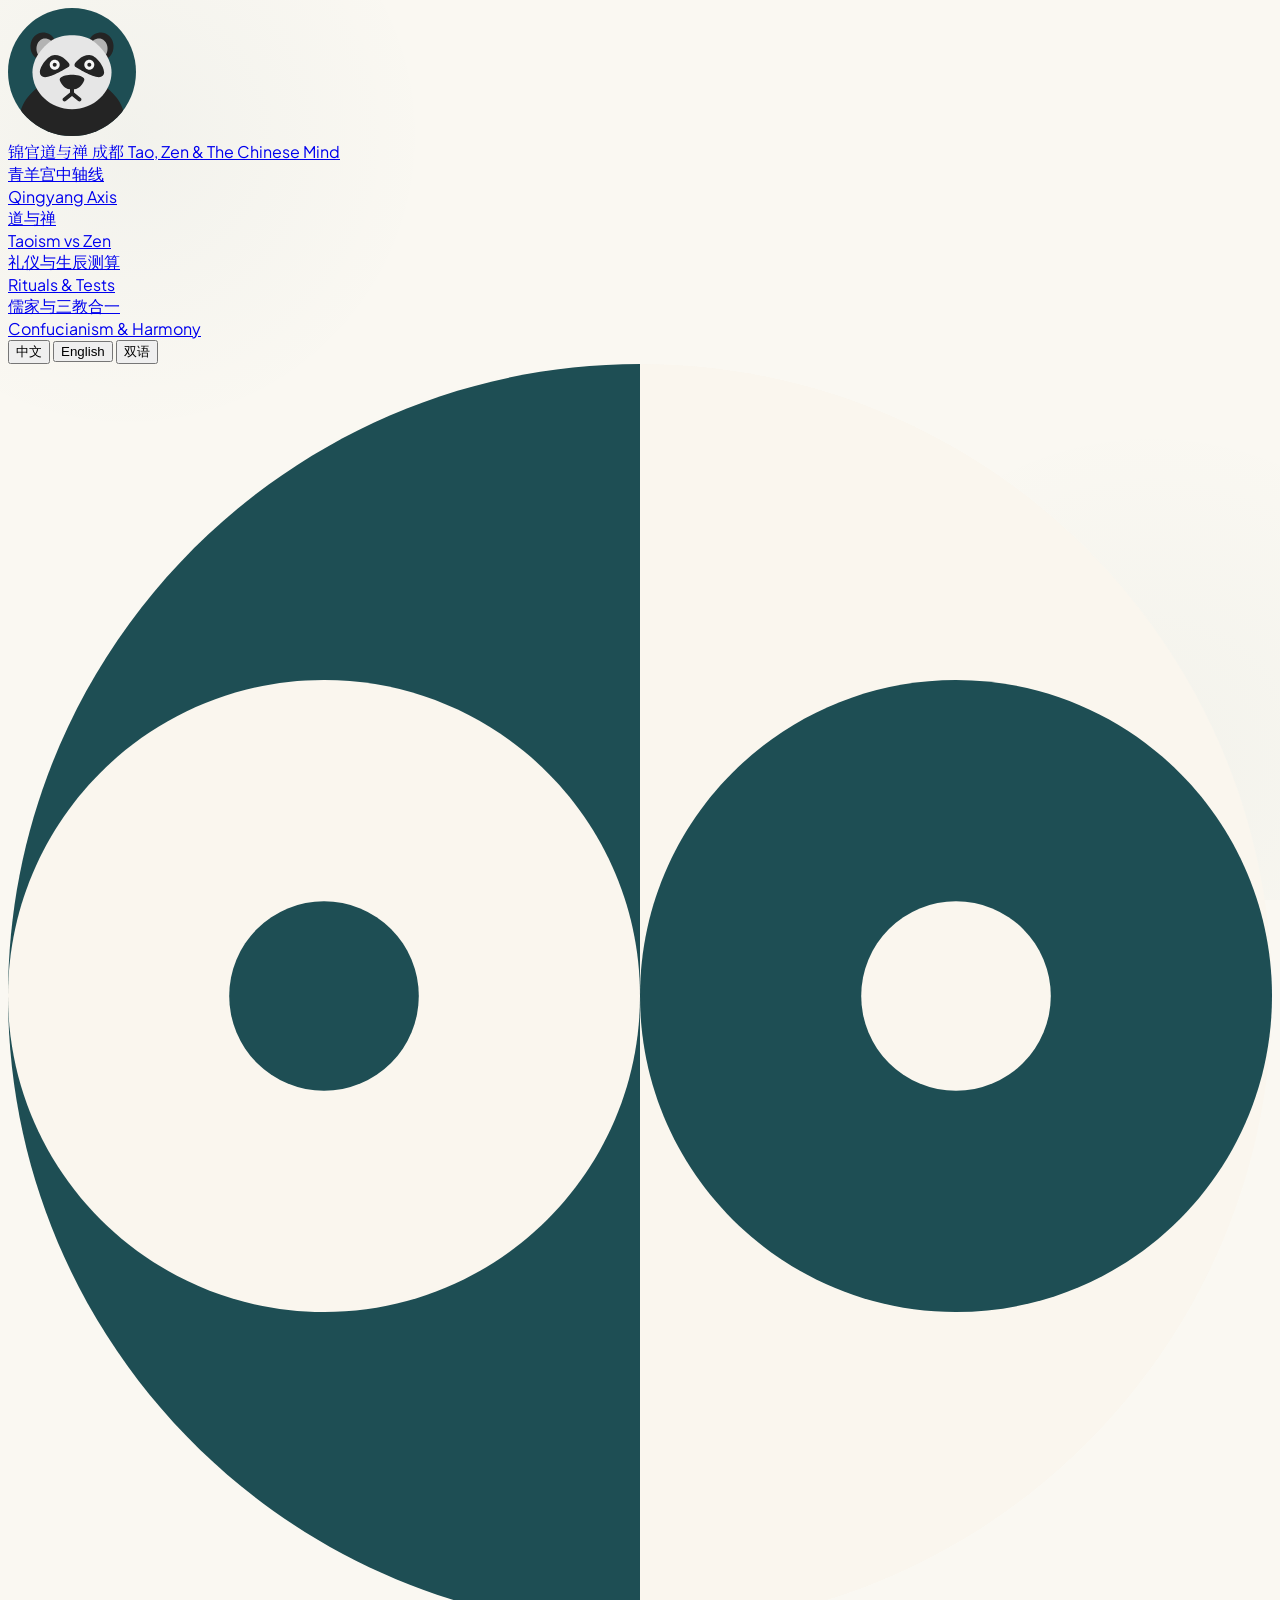
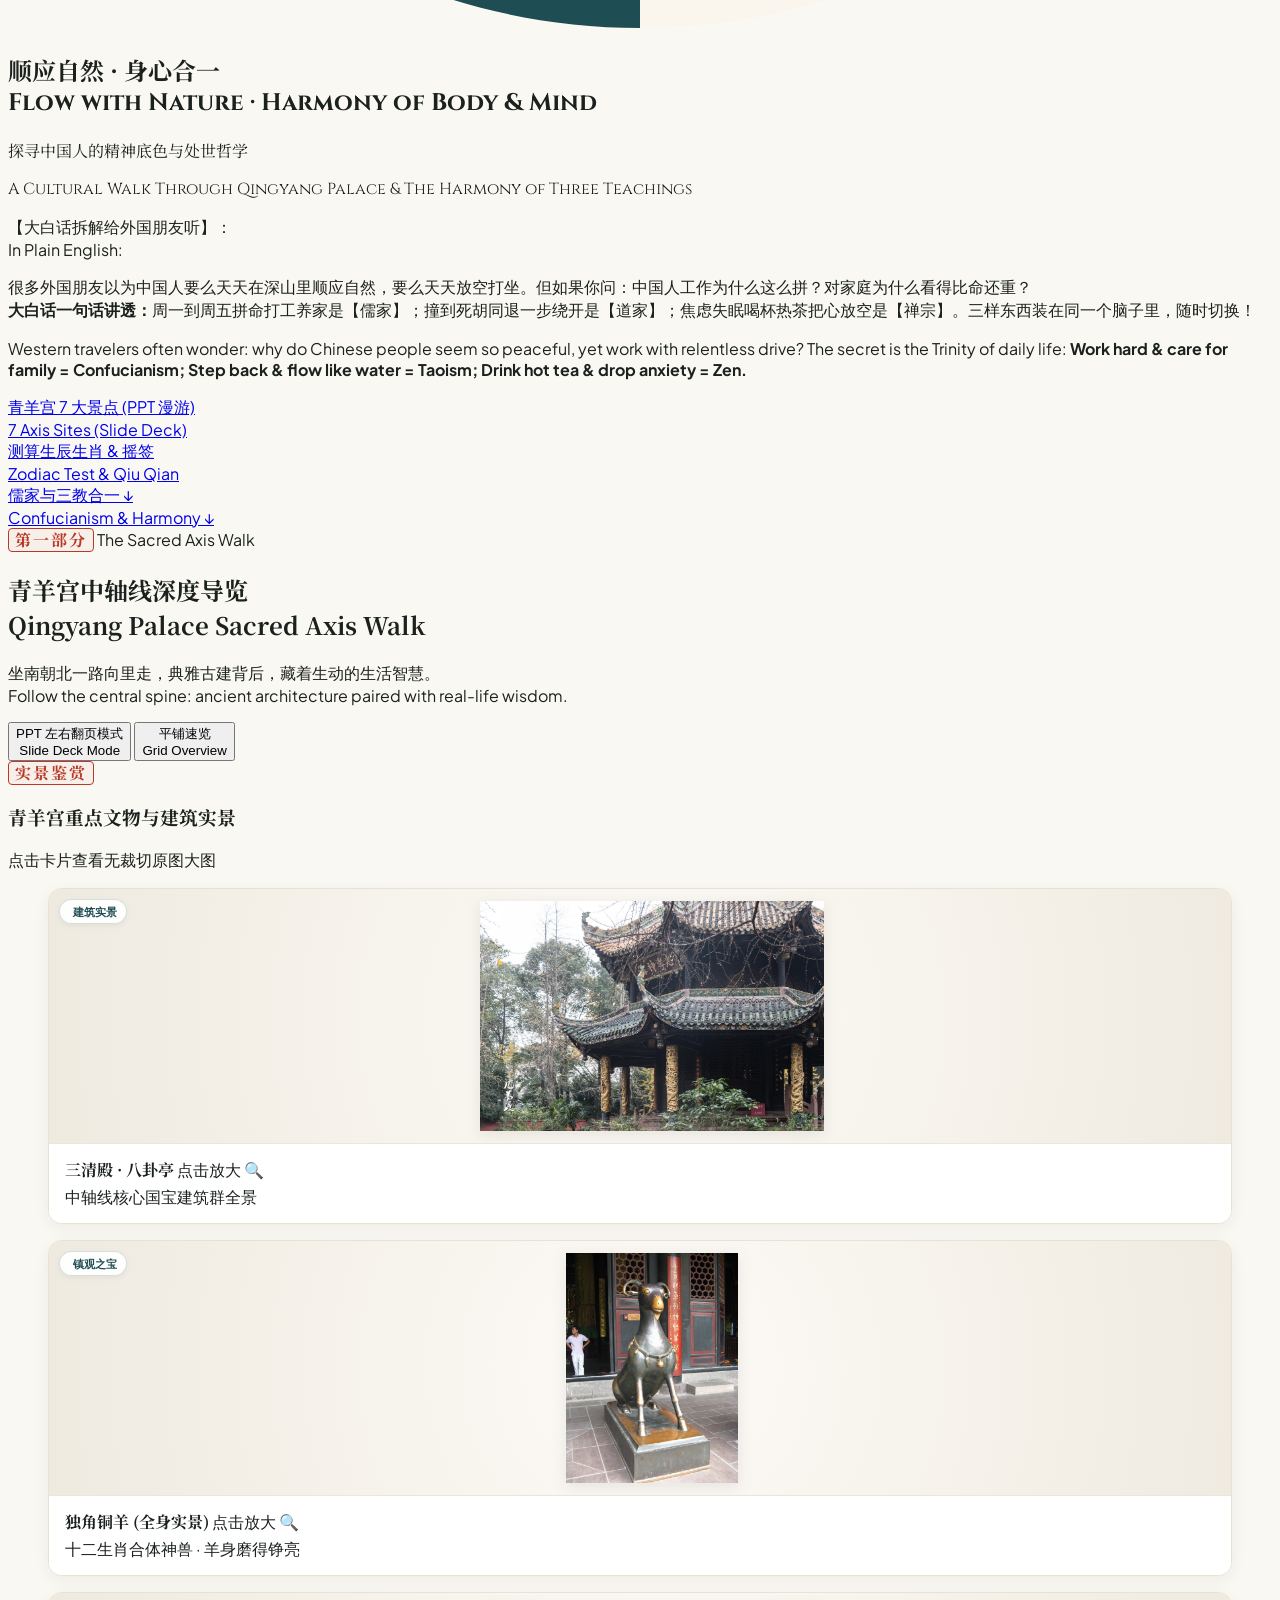
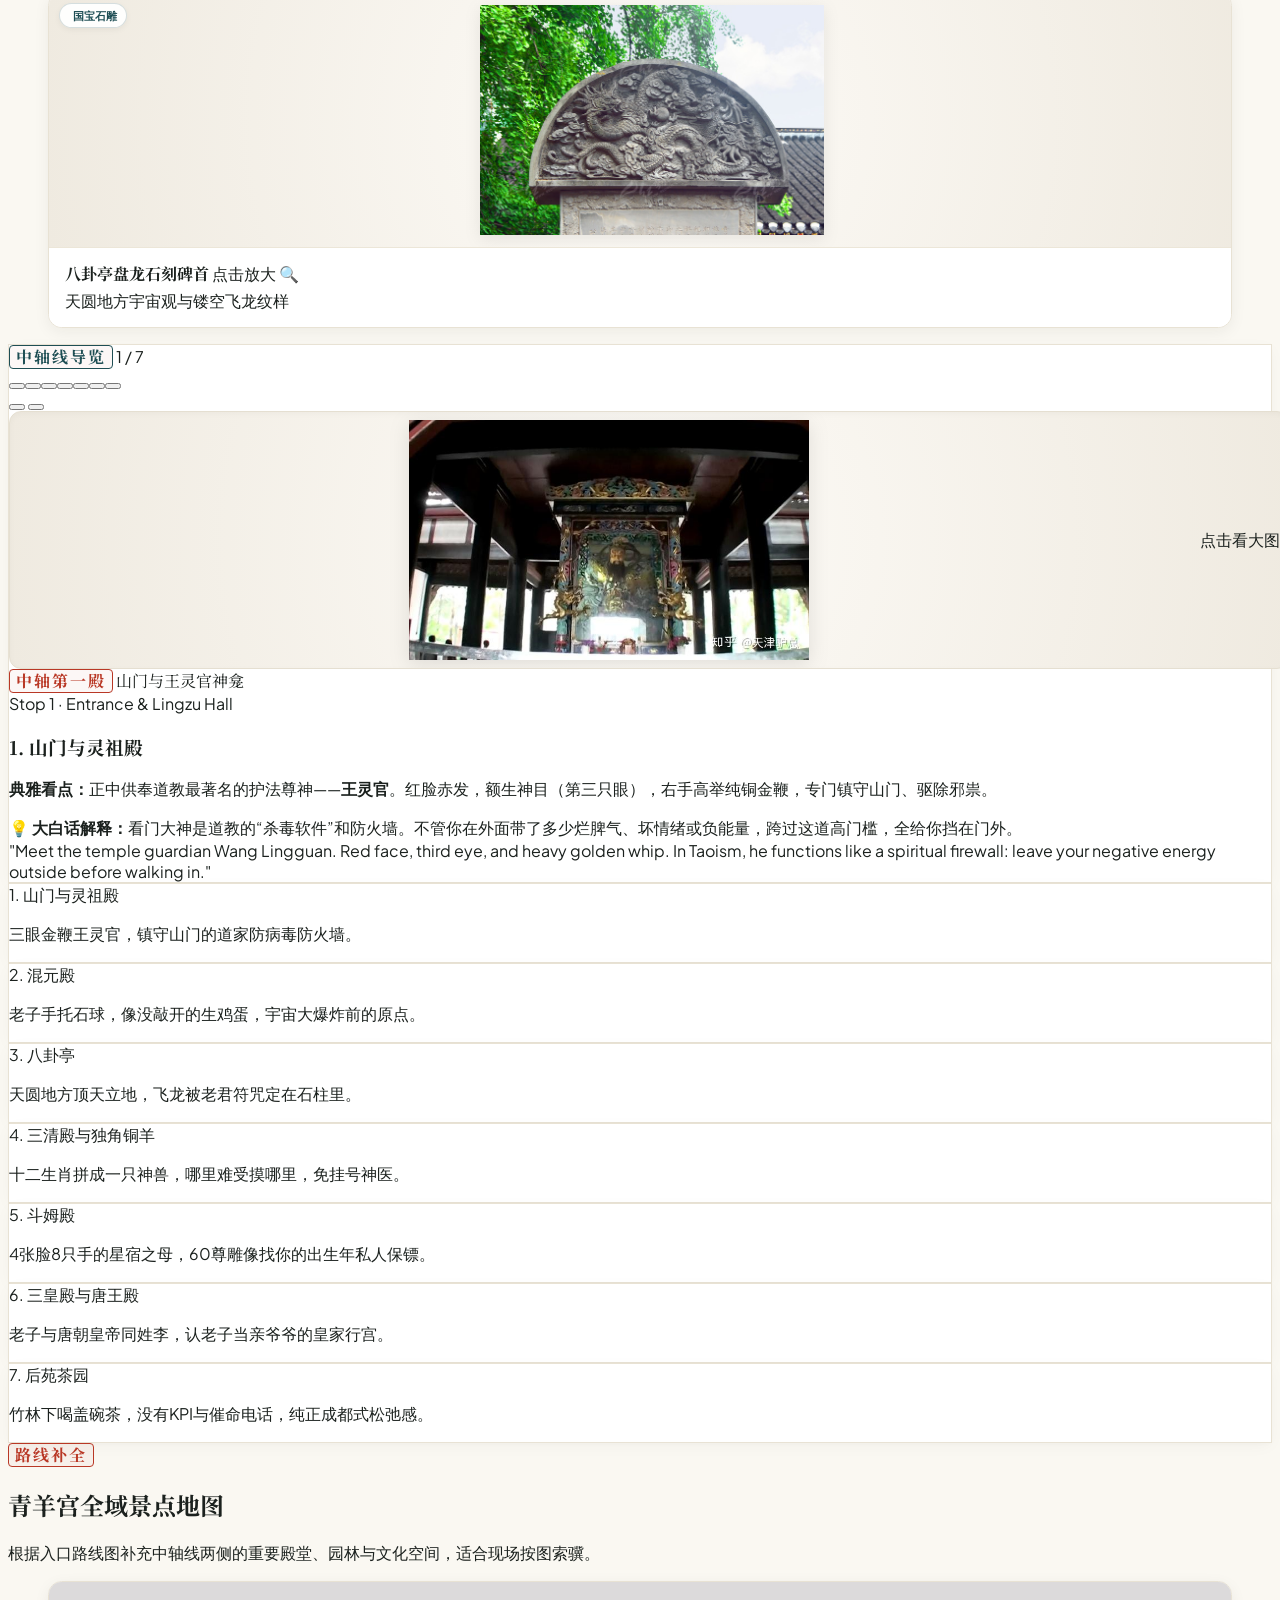
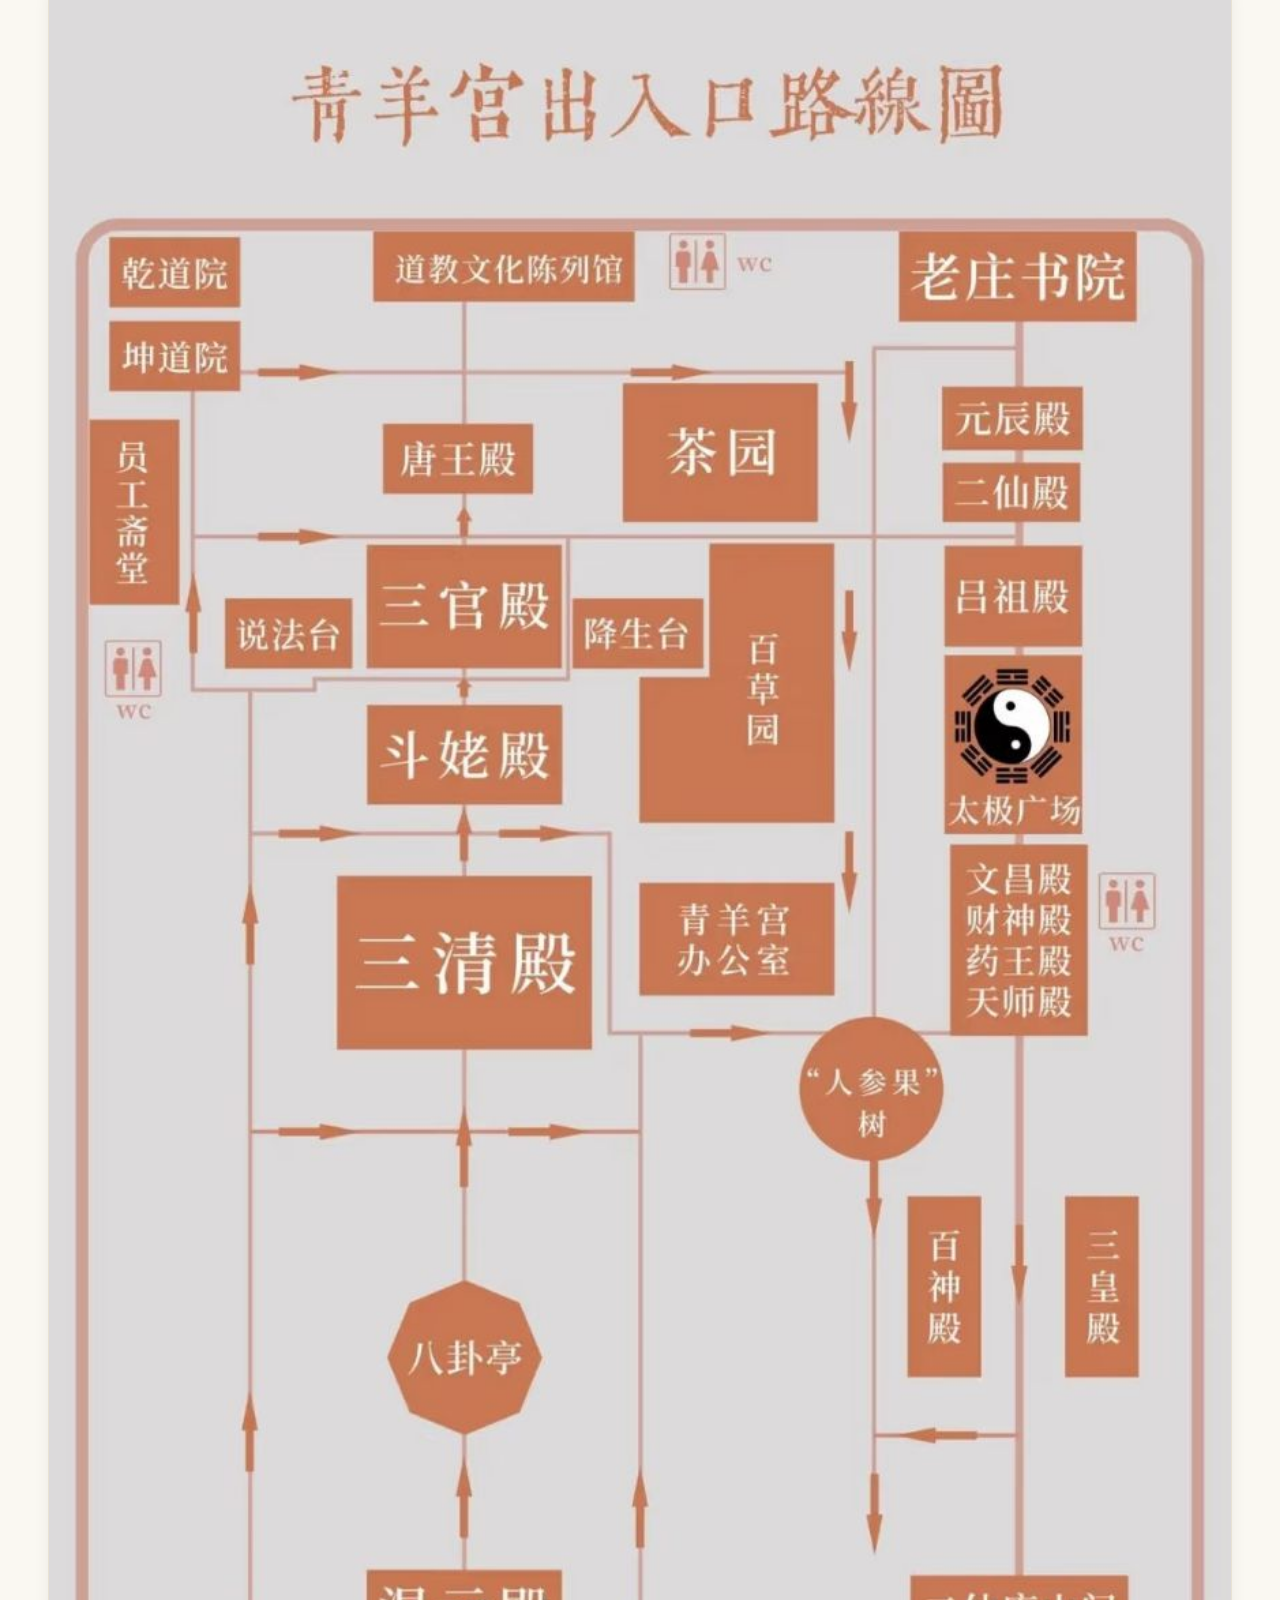
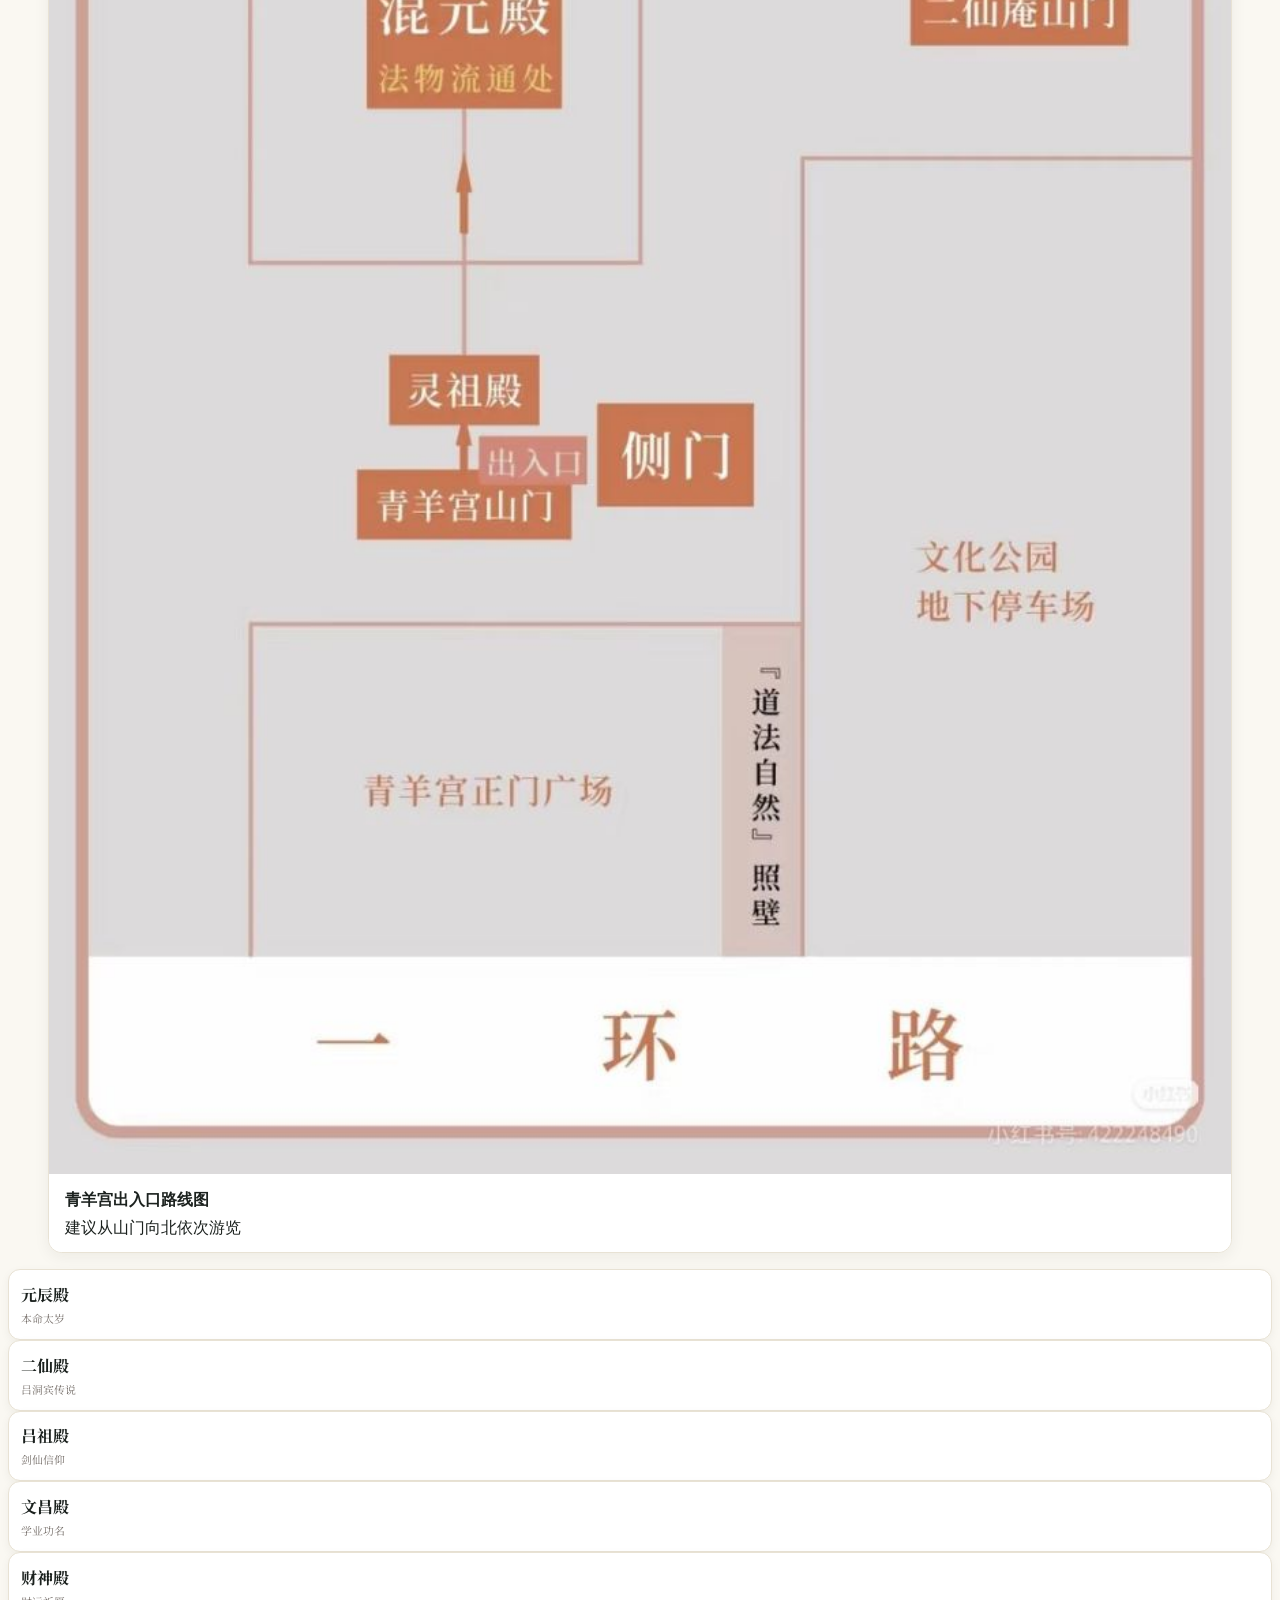
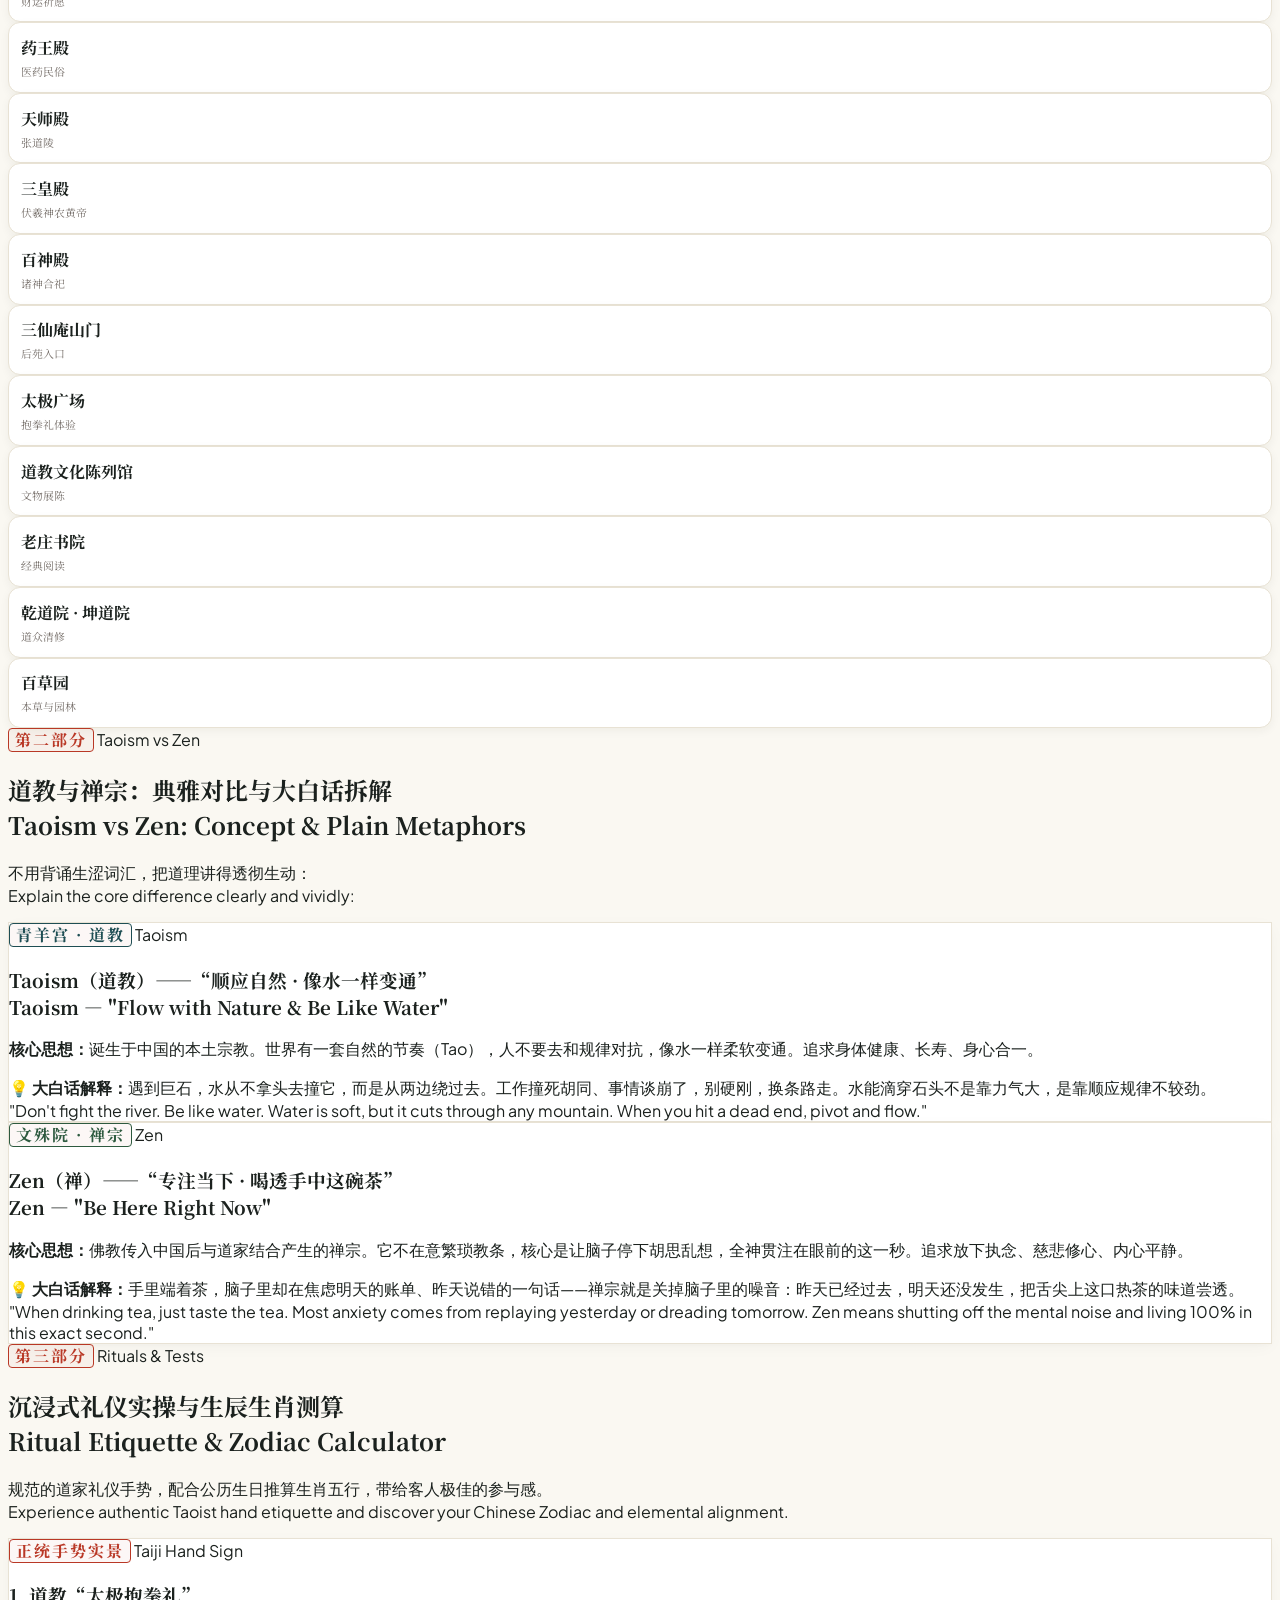
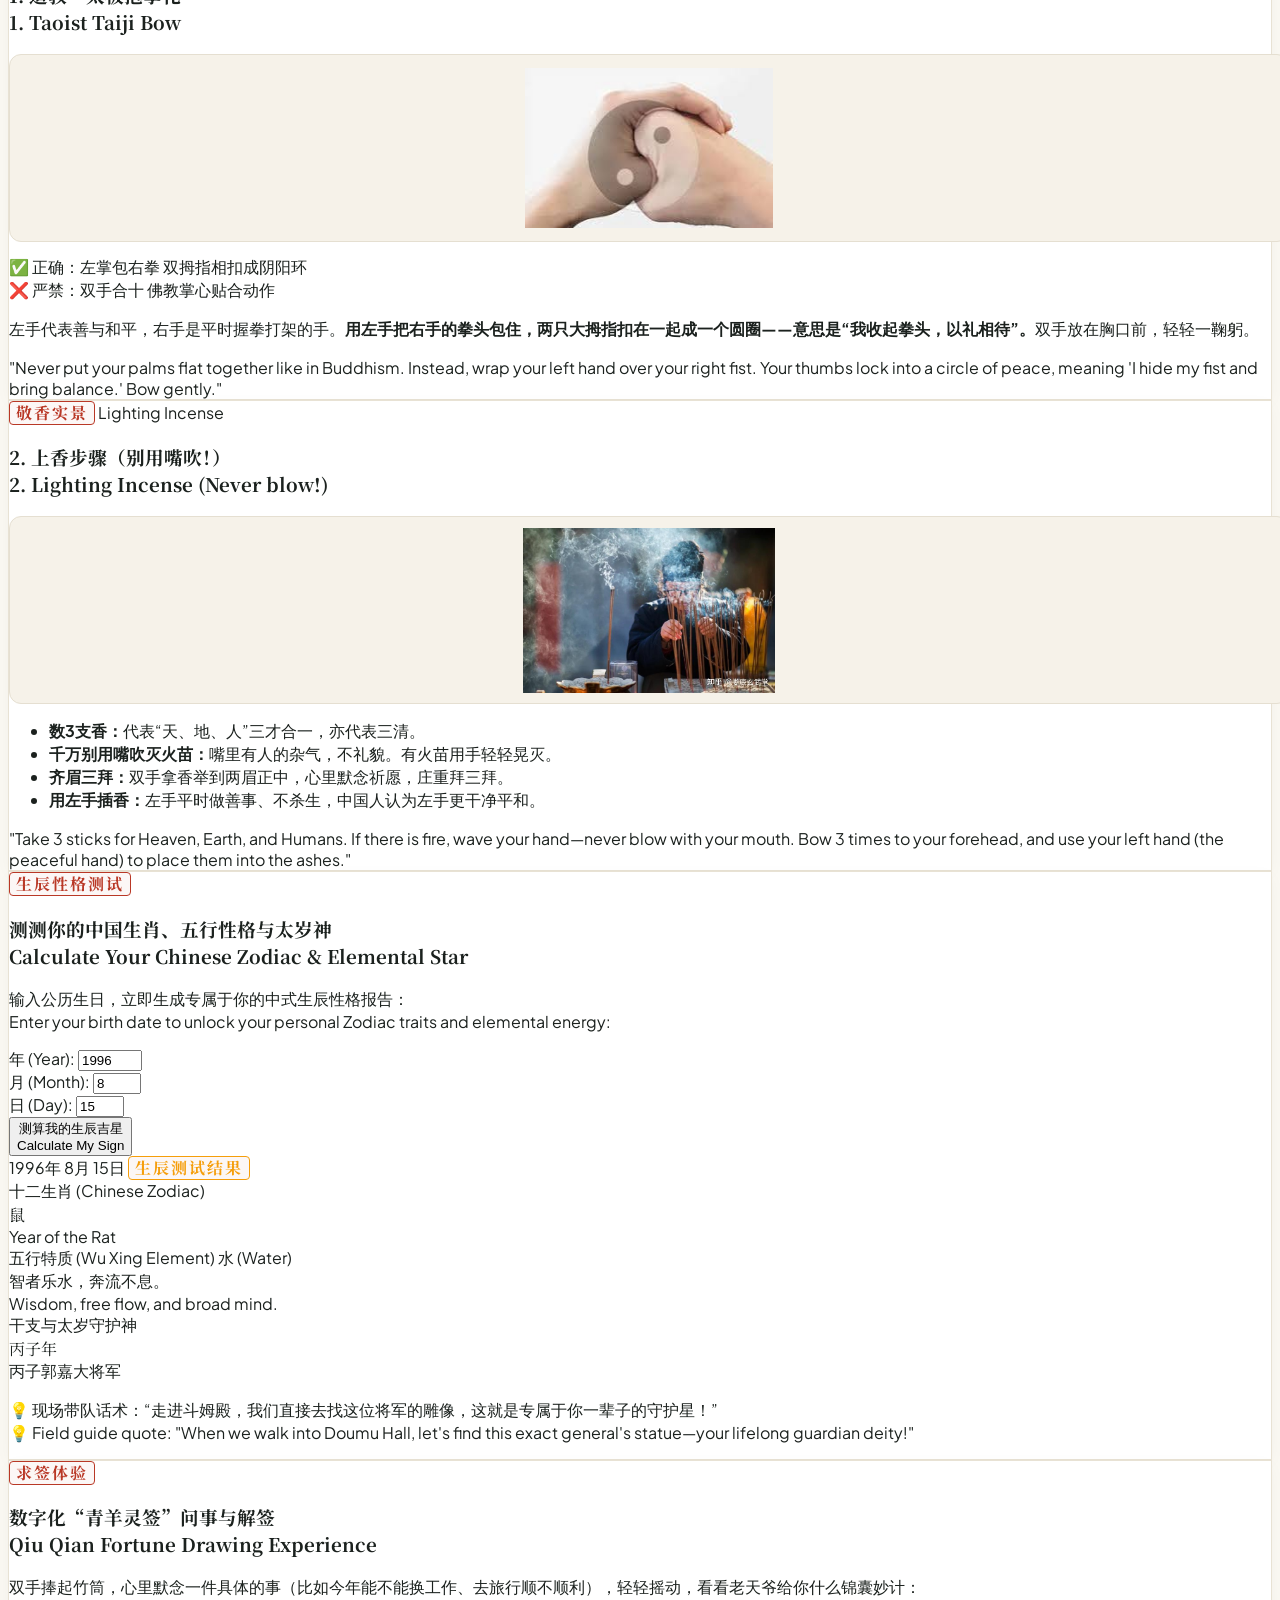
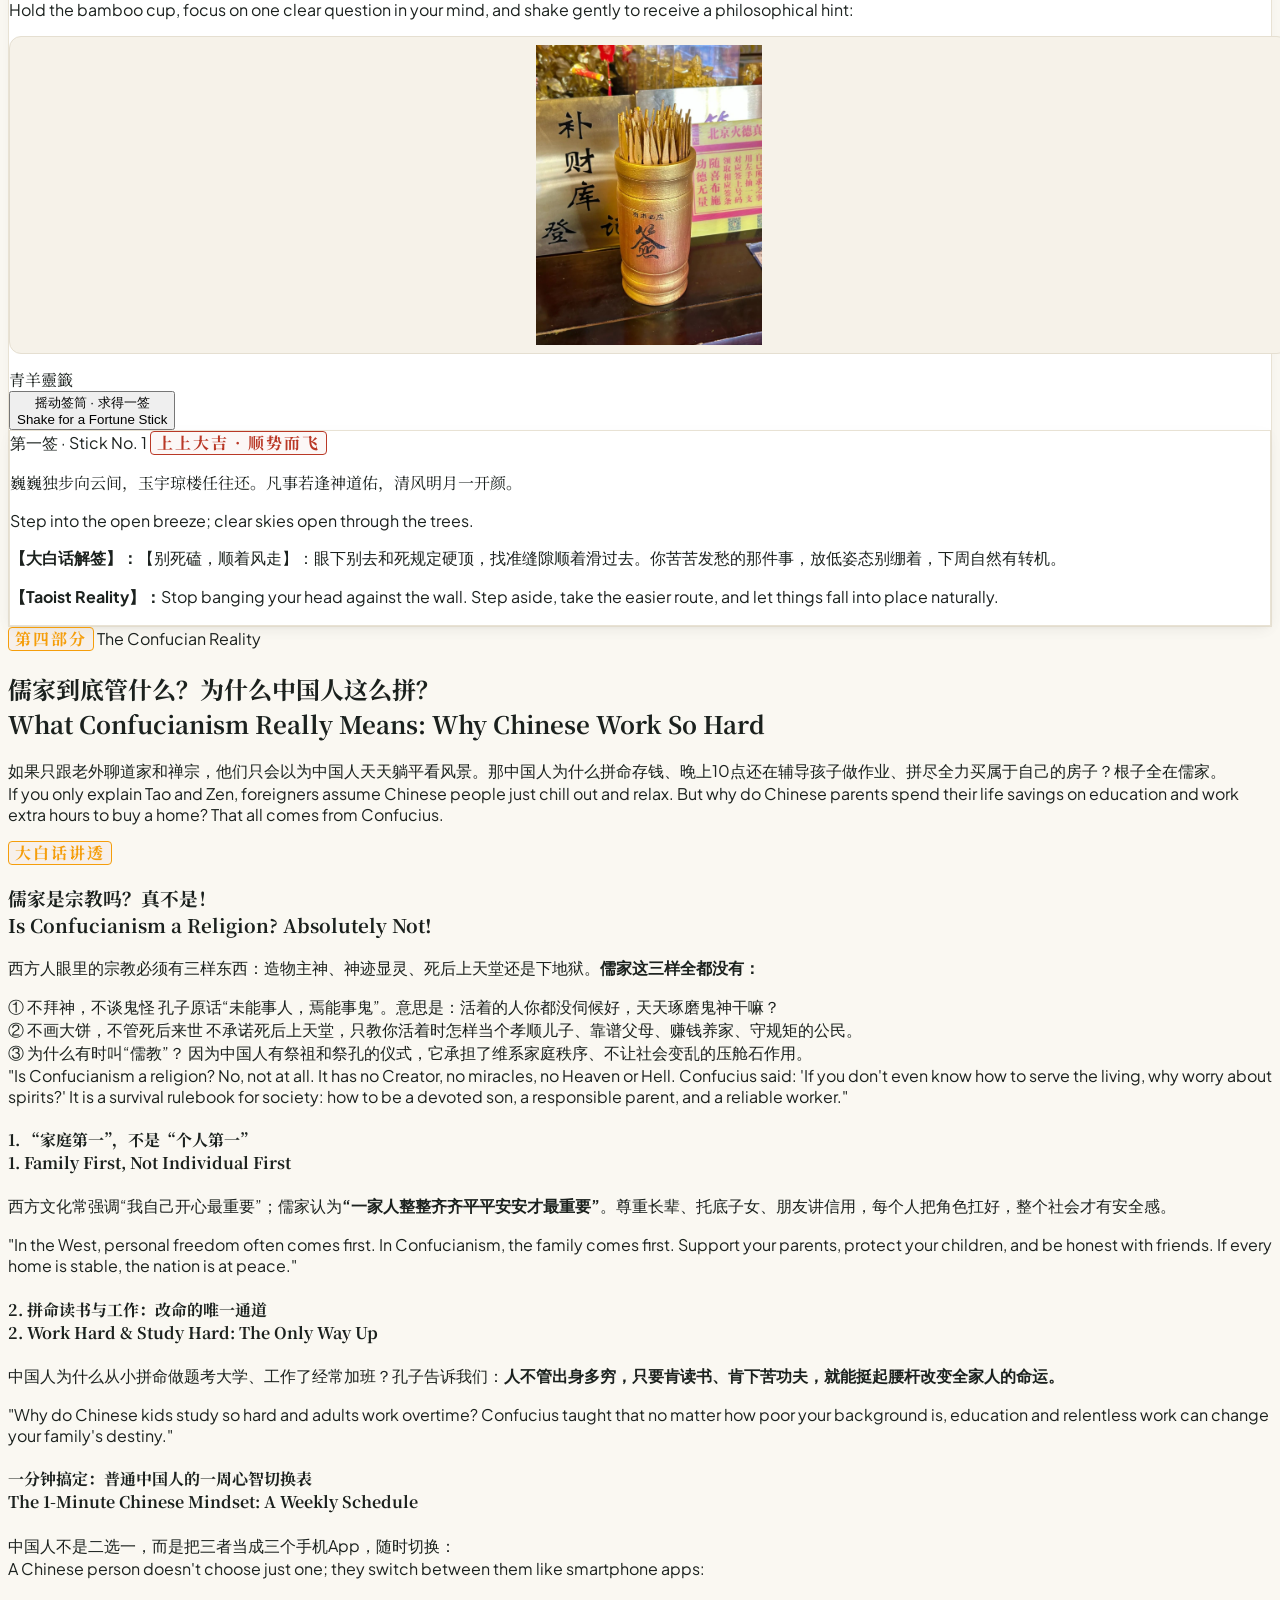
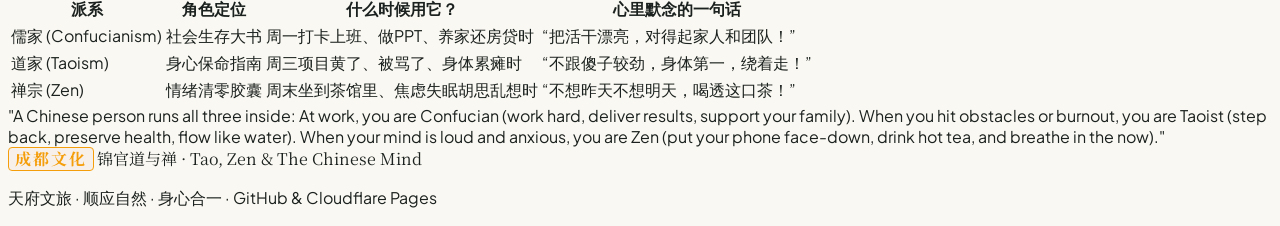
==== index.html @ 187d6e41 "feat: complete Qingyang Palace route landmarks" ====
<!DOCTYPE html>
<html lang="zh-CN" class="scroll-smooth" data-lang="bi">
<head>
  <meta charset="UTF-8">
  <meta name="viewport" content="width=device-width, initial-scale=1.0">
  <title>锦官道与禅 · 顺应自然、身心合一 | Tao, Zen & The Chinese Mind</title>
  <meta name="description" content="成都青羊宫中轴线全景点深度导览、道家太极礼仪、生辰生肖五行趣味测算、儒释道三教合一生活哲学。">

  <!-- Tailwind CSS CDN -->
  <script src="https://cdn.tailwindcss.com"></script>
  <!-- Lucide Icons CDN -->
  <script src="https://unpkg.com/lucide@latest"></script>
  
  <link rel="stylesheet" href="./style.css?v=20261108c">
  <script>
    tailwind.config = {
      theme: {
        extend: {
          colors: {
            paper: '#FAF8F2',
            ink: '#1B211E',
            tao: {
              DEFAULT: '#1E4E54',
              light: '#EBF4F5',
              dark: '#14353A'
            },
            zen: {
              DEFAULT: '#2D5A3F',
              light: '#EEF6F0',
              dark: '#1C3A28'
            },
            confucian: {
              DEFAULT: '#965A20',
              light: '#FAF2E8',
              dark: '#683D13'
            },
            cinnabar: '#B93826',
            bronze: '#8D6B3C'
          }
        }
      }
    }
  </script>
</head>
<body class="min-h-screen text-slate-800 antialiased selection:bg-amber-100 selection:text-amber-900">

  <!-- 顶部导航栏 -->
  <header class="sticky top-0 z-50 backdrop-blur-md bg-white/95 border-b border-stone-200 shadow-sm">
    <div class="max-w-6xl mx-auto px-4 sm:px-6 h-16 flex items-center justify-between">
      
      <!-- Logo 与成都熊猫文化标识 -->
      <a href="#" class="flex items-center gap-3 group">
        <div class="w-10 h-10 rounded-full border border-stone-200 p-0.5 bg-white flex items-center justify-center shadow-sm transition-transform duration-300 group-hover:scale-105 overflow-hidden">
          <img src="./assets/images/chengdu-panda-logo.svg" alt="成都城市文化标志 · 大熊猫" class="w-full h-full rounded-full object-cover">
        </div>

        <div class="flex flex-col">
          <span class="font-serif-sc font-bold text-lg tracking-wider text-slate-900 group-hover:text-tao transition-colors flex items-center gap-1.5">
            锦官道与禅
            <span class="inline-block text-[10px] px-1.5 py-0.5 rounded bg-emerald-50 text-emerald-800 border border-emerald-200 font-sans font-medium">成都</span>
          </span>
          <span class="text-[10px] tracking-widest uppercase text-stone-500 font-medium">Tao, Zen & The Chinese Mind</span>
        </div>
      </a>

      <!-- 导航链接 -->
      <nav class="hidden md:flex items-center gap-6 text-sm font-medium text-stone-600">
        <a href="#qingyang-axis" class="hover:text-tao transition-colors">
          <span class="lang-zh">青羊宫中轴线</span>
          <span class="lang-en">Qingyang Axis</span>
        </a>
        <a href="#tao-vs-zen" class="hover:text-zen transition-colors">
          <span class="lang-zh">道与禅</span>
          <span class="lang-en">Taoism vs Zen</span>
        </a>
        <a href="#rituals-fun" class="hover:text-cinnabar transition-colors">
          <span class="lang-zh">礼仪与生辰测算</span>
          <span class="lang-en">Rituals & Tests</span>
        </a>
        <a href="#confucianism" class="hover:text-amber-800 transition-colors">
          <span class="lang-zh">儒家与三教合一</span>
          <span class="lang-en">Confucianism & Harmony</span>
        </a>
      </nav>

      <!-- 语言切换器 (100% 切换生效) -->
      <div class="flex items-center bg-stone-100 p-1 rounded-full border border-stone-200 text-xs font-semibold">
        <button data-set-lang="zh" class="px-3 py-1 rounded-full text-stone-600 hover:text-stone-900 transition-all">中文</button>
        <button data-set-lang="en" class="px-3 py-1 rounded-full text-stone-600 hover:text-stone-900 transition-all">English</button>
        <button data-set-lang="bi" class="px-3 py-1 rounded-full bg-stone-900 text-white font-bold transition-all shadow-sm">双语</button>
      </div>

    </div>
  </header>

  <!-- Hero 视觉首屏 (文化典雅提炼 + 大白话生动解释结合) -->
  <section class="relative overflow-hidden pt-12 pb-16 border-b border-stone-200 bg-gradient-to-b from-stone-50 to-white text-center">
    <div class="max-w-4xl mx-auto px-4 sm:px-6 relative z-10">
      
      <!-- 阴阳太极徽标 -->
      <div class="w-16 h-16 mx-auto mb-5 rounded-full border-2 border-stone-300 p-1 bg-white shadow-md flex items-center justify-center">
        <svg class="w-full h-full animate-spin-slow" viewBox="0 0 100 100" fill="none">
          <path d="M50 0C22.3858 0 0 22.3858 0 50C0 77.6142 22.3858 100 50 100C77.6142 100 100 77.6142 100 50C100 22.3858 77.6142 0 50 0Z" fill="#FAF6EE"/>
          <path d="M50 0C22.3858 0 0 22.3858 0 50C0 77.6142 22.3858 100 50 100C50 100 50 75 50 50C50 25 50 0 50 0Z" fill="#1E4E54"/>
          <path d="M50 50C50 63.8071 38.8071 75 25 75C11.1929 75 0 63.8071 0 50C0 36.1929 11.1929 25 25 25C38.8071 25 50 36.1929 50 50Z" fill="#FAF6EE"/>
          <path d="M100 50C100 63.8071 88.8071 75 75 75C61.1929 75 50 63.8071 50 50C50 36.1929 61.1929 25 75 25C88.8071 25 100 36.1929 100 50Z" fill="#1E4E54"/>
          <circle cx="25" cy="50" r="7.5" fill="#1E4E54"/>
          <circle cx="75" cy="50" r="7.5" fill="#FAF6EE"/>
        </svg>
      </div>

      <!-- 典雅主标题 -->
      <h1 class="font-serif-sc text-3xl sm:text-5xl font-bold tracking-tight text-slate-900 mb-2 leading-tight">
        <span class="lang-zh">顺应自然 · 身心合一</span>
        <span class="lang-en font-classical text-2xl sm:text-4xl">Flow with Nature · Harmony of Body & Mind</span>
      </h1>

      <p class="font-serif-sc text-stone-600 text-base sm:text-lg mb-4 lang-zh tracking-wide">
        探寻中国人的精神底色与处世哲学
      </p>
      <p class="font-classical text-stone-500 text-xs sm:text-sm tracking-widest uppercase mb-6 lang-en">
        A Cultural Walk Through Qingyang Palace & The Harmony of Three Teachings
      </p>

      <!-- 大白话解释框 -->
      <div class="max-w-2xl mx-auto p-4 sm:p-5 rounded-2xl bg-amber-50/50 border border-amber-200 text-left mb-8 shadow-sm">
        <div class="text-xs font-bold text-amber-950 uppercase tracking-wider mb-1 flex items-center gap-1.5">
          <i data-lucide="info" class="w-3.5 h-3.5 text-amber-700"></i>
          <span class="lang-zh">【大白话拆解给外国朋友听】：</span>
          <span class="lang-en">In Plain English:</span>
        </div>
        <p class="text-stone-700 text-xs sm:text-sm leading-relaxed lang-zh">
          很多外国朋友以为中国人要么天天在深山里顺应自然，要么天天放空打坐。但如果你问：中国人工作为什么这么拼？对家庭为什么看得比命还重？<br>
          <strong>大白话一句话讲透：</strong>周一到周五拼命打工养家是【儒家】；撞到死胡同退一步绕开是【道家】；焦虑失眠喝杯热茶把心放空是【禅宗】。三样东西装在同一个脑子里，随时切换！
        </p>
        <p class="text-stone-700 text-xs sm:text-sm leading-relaxed lang-en italic">
          Western travelers often wonder: why do Chinese people seem so peaceful, yet work with relentless drive? The secret is the Trinity of daily life: <strong>Work hard & care for family = Confucianism; Step back & flow like water = Taoism; Drink hot tea & drop anxiety = Zen.</strong>
        </p>
      </div>

      <!-- 快速导航按钮 -->
      <div class="flex flex-wrap items-center justify-center gap-3">
        <a href="#qingyang-axis" class="px-5 py-2.5 rounded-lg bg-tao text-white font-medium text-xs sm:text-sm hover:bg-tao-dark transition-all shadow flex items-center gap-1.5">
          <i data-lucide="compass" class="w-4 h-4"></i>
          <span class="lang-zh">青羊宫 7 大景点 (PPT 漫游)</span>
          <span class="lang-en">7 Axis Sites (Slide Deck)</span>
        </a>
        <a href="#rituals-fun" class="px-5 py-2.5 rounded-lg bg-amber-50 border border-amber-300 text-amber-900 font-medium text-xs sm:text-sm hover:bg-amber-100 transition-colors flex items-center gap-1.5">
          <i data-lucide="sparkles" class="w-4 h-4 text-amber-600"></i>
          <span class="lang-zh">测算生辰生肖 & 摇签</span>
          <span class="lang-en">Zodiac Test & Qiu Qian</span>
        </a>
        <a href="#confucianism" class="px-5 py-2.5 rounded-lg bg-white border border-stone-300 text-stone-700 font-medium text-xs sm:text-sm hover:bg-stone-50 transition-colors">
          <span class="lang-zh">儒家与三教合一 ↓</span>
          <span class="lang-en">Confucianism & Harmony ↓</span>
        </a>
      </div>

    </div>
  </section>

  <!-- 第一部分：青羊宫中轴线全景点深度导览 -->
  <section id="qingyang-axis" class="py-16 max-w-5xl mx-auto px-4 sm:px-6">
    
    <div class="flex flex-col sm:flex-row sm:items-end justify-between gap-4 mb-6">
      <div>
        <div class="inline-flex items-center gap-2 mb-2">
          <span class="chinese-seal text-xs">第一部分</span>
          <span class="text-xs font-bold text-tao uppercase tracking-wider">The Sacred Axis Walk</span>
        </div>
        <h2 class="font-serif-sc font-bold text-2xl sm:text-3xl text-slate-900">
          <span class="lang-zh">青羊宫中轴线深度导览</span>
          <span class="lang-en">Qingyang Palace Sacred Axis Walk</span>
        </h2>
        <p class="text-xs sm:text-sm text-stone-500 mt-1">
          <span class="lang-zh">坐南朝北一路向里走，典雅古建背后，藏着生动的生活智慧。</span>
          <span class="lang-en">Follow the central spine: ancient architecture paired with real-life wisdom.</span>
        </p>
      </div>

      <!-- 模式切换控制器 -->
      <div class="flex items-center bg-stone-100 p-1 rounded-xl border border-stone-200 text-xs font-semibold">
        <button id="btn-mode-ppt" class="px-3 py-1.5 rounded-lg bg-tao text-white font-medium flex items-center gap-1.5 shadow-sm">
          <i data-lucide="presentation" class="w-3.5 h-3.5"></i>
          <span class="lang-zh">PPT 左右翻页模式</span>
          <span class="lang-en">Slide Deck Mode</span>
        </button>
        <button id="btn-mode-grid" class="px-3 py-1.5 rounded-lg text-stone-600 hover:text-stone-900 font-medium flex items-center gap-1.5">
          <i data-lucide="grid" class="w-3.5 h-3.5"></i>
          <span class="lang-zh">平铺速览</span>
          <span class="lang-en">Grid Overview</span>
        </button>
      </div>
    </div>

    <!-- 青羊宫经典文物与实景画廊 (统一展台展柜 · 解决不齐与拉伸问题) -->
    <div class="mb-10">
      <div class="flex items-center justify-between mb-4">
        <div class="flex items-center gap-2">
          <span class="chinese-seal text-xs">实景鉴赏</span>
          <h3 class="font-serif-sc font-bold text-base sm:text-lg text-slate-900">青羊宫重点文物与建筑实景</h3>
        </div>
        <span class="text-xs text-stone-500 hidden sm:inline flex items-center gap-1">
          <i data-lucide="zoom-in" class="w-3.5 h-3.5 text-stone-400"></i> 点击卡片查看无裁切原图大图
        </span>
      </div>

      <div class="grid grid-cols-1 sm:grid-cols-3 gap-5 items-stretch">
        <!-- 照片 1：三清殿与八卦亭 -->
        <figure class="photo-card group">
          <div class="img-wrap">
            <span class="gallery-badge"><i data-lucide="camera" class="w-3 h-3"></i> 建筑实景</span>
            <img class="photo-zoomable" src="./assets/images/qingyang-sanqing.jpg" alt="成都青羊宫三清殿与八卦亭实景全貌" loading="lazy">
          </div>
          <figcaption>
            <div class="flex items-center justify-between">
              <strong class="text-sm font-bold text-slate-900 font-serif-sc group-hover:text-tao transition-colors">三清殿 · 八卦亭</strong>
              <span class="text-[10px] text-stone-400">点击放大 🔍</span>
            </div>
            <span class="text-xs text-stone-600 line-clamp-1">中轴线核心国宝建筑群全景</span>
          </figcaption>
        </figure>

        <!-- 照片 2：独角铜羊全身像 (完整无裁切展示 · 水印已去除) -->
        <figure class="photo-card group">
          <div class="img-wrap">
            <span class="gallery-badge"><i data-lucide="sparkles" class="w-3 h-3"></i> 镇观之宝</span>
            <img class="photo-zoomable" src="./assets/images/copper-goat.jpg" alt="青羊宫清代铸独角铜羊全身雕塑" loading="lazy">
          </div>
          <figcaption>
            <div class="flex items-center justify-between">
              <strong class="text-sm font-bold text-slate-900 font-serif-sc group-hover:text-tao transition-colors">独角铜羊 (全身实景)</strong>
              <span class="text-[10px] text-stone-400">点击放大 🔍</span>
            </div>
            <span class="text-xs text-stone-600 line-clamp-1">十二生肖合体神兽 · 羊身磨得铮亮</span>
          </figcaption>
        </figure>

        <!-- 照片 3：八卦亭盘龙石刻碑首 -->
        <figure class="photo-card group">
          <div class="img-wrap">
            <span class="gallery-badge"><i data-lucide="scroll" class="w-3 h-3"></i> 国宝石雕</span>
            <img class="photo-zoomable" src="./assets/images/bagua-stele.jpg" alt="青羊宫八卦亭石刻盘龙碑首实景" loading="lazy">
          </div>
          <figcaption>
            <div class="flex items-center justify-between">
              <strong class="text-sm font-bold text-slate-900 font-serif-sc group-hover:text-tao transition-colors">八卦亭盘龙石刻碑首</strong>
              <span class="text-[10px] text-stone-400">点击放大 🔍</span>
            </div>
            <span class="text-xs text-stone-600 line-clamp-1">天圆地方宇宙观与镂空飞龙纹样</span>
          </figcaption>
        </figure>
      </div>
    </div>

    <!-- 1. PPT 交互式左右翻页漫游视图 (图片完整自适应容器) -->
    <div id="ppt-deck-view" class="card-paper rounded-2xl p-6 sm:p-8 bg-white border-2 border-stone-300 shadow-lg relative overflow-hidden">
      
      <!-- 顶部指示器与翻页信息 -->
      <div class="flex items-center justify-between border-b border-stone-100 pb-4 mb-6">
        <div class="flex items-center gap-2">
          <span class="chinese-seal text-xs" style="border-color:#1E4E54;color:#1E4E54;">中轴线导览</span>
          <span class="text-xs text-stone-600 font-mono font-bold" id="ppt-counter">1 / 7</span>
        </div>
        
        <!-- 7 个指示圆点 -->
        <div class="flex items-center gap-2" id="ppt-dots"></div>

        <!-- 左右翻页按钮 -->
        <div class="flex items-center gap-2">
          <button id="ppt-prev-btn" class="w-9 h-9 rounded-full border border-stone-300 flex items-center justify-center hover:bg-stone-100 transition-colors shadow-sm cursor-pointer" title="上一处 (快捷键 ←)">
            <i data-lucide="chevron-left" class="w-5 h-5 text-stone-700"></i>
          </button>
          <button id="ppt-next-btn" class="w-9 h-9 rounded-full bg-tao text-white flex items-center justify-center hover:bg-tao-dark transition-colors shadow-sm cursor-pointer" title="下一处 (快捷键 →)">
            <i data-lucide="chevron-right" class="w-5 h-5"></i>
          </button>
        </div>
      </div>

      <!-- Slide 1: 山门与灵祖殿 -->
      <div class="ppt-slide active" data-slide-index="0">
        <div class="grid grid-cols-1 md:grid-cols-12 gap-6 items-center">
          <div class="md:col-span-5 flex flex-col gap-2.5">
            <div class="slide-photo-frame group">
              <img class="photo-zoomable" src="./assets/images/slide-1-shanmen.jpg" alt="青羊宫第1站：山门与灵祖殿建筑实景" loading="lazy">
              <div class="absolute bottom-2 right-2 bg-black/60 text-white text-[10px] px-2 py-0.5 rounded flex items-center gap-1 opacity-80 group-hover:opacity-100 transition-opacity">
                <i data-lucide="zoom-in" class="w-3 h-3"></i> <span>点击看大图</span>
              </div>
            </div>
            <div class="flex items-center justify-between px-1">
              <span class="chinese-seal text-[11px]">中轴第一殿</span>
              <span class="text-xs text-stone-600 font-serif-sc font-bold">山门与王灵官神龛</span>
            </div>
          </div>
          <div class="md:col-span-7">
            <span class="text-xs font-bold text-tao uppercase tracking-wider block mb-1">Stop 1 · Entrance & Lingzu Hall</span>
            <h3 class="font-serif-sc font-bold text-2xl text-slate-900 mb-2">1. 山门与灵祖殿</h3>
            
            <p class="text-xs sm:text-sm text-stone-700 leading-relaxed mb-3 lang-zh">
              <strong>典雅看点：</strong>正中供奉道教最著名的护法尊神——<strong>王灵官</strong>。红脸赤发，额生神目（第三只眼），右手高举纯铜金鞭，专门镇守山门、驱除邪祟。
            </p>
            <div class="p-3 bg-amber-50/60 rounded-lg border border-amber-200 text-xs text-amber-950 mb-3 lang-zh">
              💡 <strong>大白话解释：</strong>看门大神是道教的“杀毒软件”和防火墙。不管你在外面带了多少烂脾气、坏情绪或负能量，跨过这道高门槛，全给你挡在门外。
            </div>

            <div class="p-3 bg-stone-50 rounded-lg border-l-4 border-tao text-xs text-stone-800 italic lang-en">
              "Meet the temple guardian Wang Lingguan. Red face, third eye, and heavy golden whip. In Taoism, he functions like a spiritual firewall: leave your negative energy outside before walking in."
            </div>
          </div>
        </div>
      </div>

      <!-- Slide 2: 混元殿 -->
      <div class="ppt-slide" data-slide-index="1">
        <div class="grid grid-cols-1 md:grid-cols-12 gap-6 items-center">
          <div class="md:col-span-5 flex flex-col gap-2.5">
            <div class="slide-photo-frame group">
              <img class="photo-zoomable" src="./assets/images/slide-2-hunyuan.jpg" alt="青羊宫第2站：混元殿太上老君金身实景" loading="lazy">
              <div class="absolute bottom-2 right-2 bg-black/60 text-white text-[10px] px-2 py-0.5 rounded flex items-center gap-1 opacity-80 group-hover:opacity-100 transition-opacity">
                <i data-lucide="zoom-in" class="w-3 h-3"></i> <span>点击看大图</span>
              </div>
            </div>
            <div class="flex items-center justify-between px-1">
              <span class="chinese-seal text-[11px]">中轴第二殿</span>
              <span class="text-xs text-stone-600 font-serif-sc font-bold">混元太极与乾坤球</span>
            </div>
          </div>
          <div class="md:col-span-7">
            <span class="text-xs font-bold text-tao uppercase tracking-wider block mb-1">Stop 2 · Hunyuan Hall</span>
            <h3 class="font-serif-sc font-bold text-2xl text-slate-900 mb-2">2. 混元殿</h3>
            
            <p class="text-xs sm:text-sm text-stone-700 leading-relaxed mb-3 lang-zh">
              <strong>典雅看点：</strong>供奉道教祖师<strong>太上老君</strong>（老子神化形象）。他手中托着一个“混元乾坤球”，象征天地形成之前、万物融为一体的最初宇宙状态。殿后供奉慈航真人。
            </p>
            <div class="p-3 bg-amber-50/60 rounded-lg border border-amber-200 text-xs text-amber-950 mb-3 lang-zh">
              💡 <strong>大白话解释：</strong>在 2000 多年前，道家就认为宇宙最开始就像一个没被敲开的生鸡蛋，你、我、泥土、星辰全挤在一个球里。这就是中国人理解的“宇宙大爆炸之前的原点”。
            </div>

            <div class="p-3 bg-stone-50 rounded-lg border-l-4 border-tao text-xs text-stone-800 italic lang-en">
              "Inside sits Lao Tzu, founder of Taoism. Look at the sphere in his hand: 2,000 years ago, Taoists imagined the universe as an unbroken egg. Earth, sky, and stars were all compressed together before the Big Bang."
            </div>
          </div>
        </div>
      </div>

      <!-- Slide 3: 八卦亭 -->
      <div class="ppt-slide" data-slide-index="2">
        <div class="grid grid-cols-1 md:grid-cols-12 gap-6 items-center">
          <div class="md:col-span-5 flex flex-col gap-2.5">
            <div class="slide-photo-frame group">
              <img class="photo-zoomable" src="./assets/images/slide-3-bagua.jpg" alt="青羊宫第3站：八卦亭飞檐与盘龙柱实景" loading="lazy">
              <div class="absolute bottom-2 right-2 bg-black/60 text-white text-[10px] px-2 py-0.5 rounded flex items-center gap-1 opacity-80 group-hover:opacity-100 transition-opacity">
                <i data-lucide="zoom-in" class="w-3 h-3"></i> <span>点击看大图</span>
              </div>
            </div>
            <div class="flex items-center justify-between px-1">
              <span class="chinese-seal text-[11px]">中轴第三殿</span>
              <span class="text-xs text-stone-600 font-serif-sc font-bold">八卦穹顶与定龙石柱</span>
            </div>
          </div>
          <div class="md:col-span-7">
            <span class="text-xs font-bold text-tao uppercase tracking-wider block mb-1">Stop 3 · Eight-Trigram Pavilion</span>
            <h3 class="font-serif-sc font-bold text-2xl text-slate-900 mb-2">3. 八卦亭</h3>
            
            <p class="text-xs sm:text-sm text-stone-700 leading-relaxed mb-3 lang-zh">
              <strong>典雅看点：</strong>青羊宫核心古建筑。方形地基、圆形穹顶，契合中国古代<strong>“天圆地方”</strong>宇宙观。十六根石柱支撑，外檐有镂空盘龙石柱。相传修建完成时巨龙欲腾云飞去，被老君用神符定住留痕。
            </p>
            <div class="p-3 bg-amber-50/60 rounded-lg border border-amber-200 text-xs text-amber-950 mb-3 lang-zh">
              💡 <strong>大白话解释：</strong>站在正中央抬头看：头顶圆圆的是天，脚下平平的是地。古人说人要“顶天立地”，站直了才不心慌。雕龙太真差点飞上天，被道长用定身术按在石头里。
            </div>

            <div class="p-3 bg-stone-50 rounded-lg border-l-4 border-tao text-xs text-stone-800 italic lang-en">
              "Round roof for Heaven, square floor for Earth. Stand upright right between them. The stone dragons were carved so realistically that legends say the master had to freeze one into the rock forever with a Taoist spell."
            </div>
          </div>
        </div>
      </div>

      <!-- Slide 4: 三清殿与两只铜羊 -->
      <div class="ppt-slide" data-slide-index="3">
        <div class="grid grid-cols-1 md:grid-cols-12 gap-6 items-center">
          <div class="md:col-span-5 flex flex-col gap-2.5">
            <div class="slide-photo-frame group">
              <img class="photo-zoomable" src="./assets/images/slide-4-sanqing-goat.jpg" alt="青羊宫第4站：三清殿前独角铜羊实景" loading="lazy">
              <div class="absolute bottom-2 right-2 bg-black/60 text-white text-[10px] px-2 py-0.5 rounded flex items-center gap-1 opacity-80 group-hover:opacity-100 transition-opacity">
                <i data-lucide="zoom-in" class="w-3 h-3"></i> <span>点击看大图</span>
              </div>
            </div>
            <div class="flex items-center justify-between px-1">
              <span class="chinese-seal text-[11px]">中轴第四殿</span>
              <span class="text-xs text-stone-600 font-serif-sc font-bold">三清殿前十二生肖神羊</span>
            </div>
          </div>
          <div class="md:col-span-7">
            <span class="text-xs font-bold text-cinnabar uppercase tracking-wider block mb-1">Stop 4 · Sanqing Hall & Bronze Goats</span>
            <h3 class="font-serif-sc font-bold text-2xl text-slate-900 mb-2">4. 三清殿与两只铜羊</h3>
            
            <p class="text-xs text-stone-700 leading-relaxed mb-2 lang-zh">
              <strong>典雅看点：</strong>主殿供奉最高神祇“三清”。左侧清代<strong>独角铜羊</strong>表面温顺，实为<strong>十二生肖合体神兽</strong>（鼠耳、虎爪、龙角、蛇尾...）。几百年流传“摸羊祛病”民俗。
            </p>
            <div class="p-2.5 bg-amber-50/60 rounded-lg border border-amber-200 text-xs text-amber-950 mb-3 lang-zh">
              💡 <strong>大白话解释：</strong>成都人信了几百年的“免挂号神兽”，被全国香客摸得比镜子还亮。头痛摸角，胃胀摸肚子，久坐腰酸摸羊背，外国朋友上去摸一把把疲惫带走！
            </div>

            <!-- 12 生肖点击部位互动组件 -->
            <div class="bg-amber-50/70 p-3.5 rounded-xl border border-amber-200 mb-3">
              <span class="text-[11px] font-bold text-amber-950 block mb-2">
                <span class="lang-zh">👇 点击部位查看“哪里痛摸哪里”：</span>
                <span class="lang-en">👇 Click parts to see health relief:</span>
              </span>
              <div class="flex flex-wrap gap-1.5 text-xs font-medium mb-2.5">
                <button class="zodiac-badge active px-2.5 py-1 rounded-md border border-stone-300 bg-white" data-part="ear">鼠耳 (耳鸣)</button>
                <button class="zodiac-badge px-2.5 py-1 rounded-md border border-stone-300 bg-white" data-part="nose">牛鼻 (鼻炎)</button>
                <button class="zodiac-badge px-2.5 py-1 rounded-md border border-stone-300 bg-white" data-part="claw">虎爪 (鼠标手)</button>
                <button class="zodiac-badge px-2.5 py-1 rounded-md border border-stone-300 bg-white" data-part="back">兔背 (久坐腰痛)</button>
                <button class="zodiac-badge px-2.5 py-1 rounded-md border border-stone-300 bg-white" data-part="horn">龙角 (偏头痛)</button>
                <button class="zodiac-badge px-2.5 py-1 rounded-md border border-stone-300 bg-white" data-part="belly">狗腹 (胃胀积食)</button>
              </div>
              <div class="text-xs text-stone-800 bg-white p-2.5 rounded border border-amber-200">
                <div class="font-bold text-amber-950 mb-0.5">
                  <span id="goat-part-animal-zh">子鼠之耳</span> · <span id="goat-part-animal-en">Rat's Ear</span>
                </div>
                <div id="goat-part-benefit-zh" class="lang-zh text-stone-700">专治耳鸣、听力差。祈求脑子转得像老鼠一样快，听得懂弦外之音。</div>
                <div id="goat-part-benefit-en" class="lang-en text-stone-600 italic">Rub for ringing ears. Sharpens hearing and street-smarts.</div>
              </div>
            </div>

            <div class="p-2.5 bg-stone-50 rounded text-xs text-stone-700 italic border-l-2 border-cinnabar lang-en">
              "Chengdu's doctor without a prescription! This goat is a chimera of all 12 zodiacs: rat ears, tiger claws, dragon horn, and snake tail. Got a headache? Rub the horn. Stomach ache? Rub the belly!"
            </div>
          </div>
        </div>
      </div>

      <!-- Slide 5: 斗姆殿 -->
      <div class="ppt-slide" data-slide-index="4">
        <div class="grid grid-cols-1 md:grid-cols-12 gap-6 items-center">
          <div class="md:col-span-5 flex flex-col gap-2.5">
            <div class="slide-photo-frame group">
              <img class="photo-zoomable" src="./assets/images/slide-5-doum.jpg" alt="青羊宫第5站：斗姆殿与六十太岁神龛实景" loading="lazy">
              <div class="absolute bottom-2 right-2 bg-black/60 text-white text-[10px] px-2 py-0.5 rounded flex items-center gap-1 opacity-80 group-hover:opacity-100 transition-opacity">
                <i data-lucide="zoom-in" class="w-3 h-3"></i> <span>点击看大图</span>
              </div>
            </div>
            <div class="flex items-center justify-between px-1">
              <span class="chinese-seal text-[11px]">中轴第五殿</span>
              <span class="text-xs text-stone-600 font-serif-sc font-bold">北斗众星与六十太岁</span>
            </div>
          </div>
          <div class="md:col-span-7">
            <span class="text-xs font-bold text-tao uppercase tracking-wider block mb-1">Stop 5 · Doumu Hall</span>
            <h3 class="font-serif-sc font-bold text-2xl text-slate-900 mb-2">5. 斗姆殿（找本命太岁）</h3>
            
            <p class="text-xs sm:text-sm text-stone-700 leading-relaxed mb-3 lang-zh">
              <strong>典雅看点：</strong>供奉北斗众星之母<strong>斗姆元君</strong>，长有三目、四面、八臂，手持日月与法器。两旁排开<strong>六十位太岁神</strong>，对应天干地支六十年循环。
            </p>
            <div class="p-3 bg-amber-50/60 rounded-lg border border-amber-200 text-xs text-amber-950 mb-3 lang-zh">
              💡 <strong>大白话解释：</strong>这位女神像科幻大片里的外星高等智慧，两侧坐着 60 个全副武装的雕像。你出生在哪一年，这里就有一尊专属于你出生那年的“终身私人保镖”！
            </div>

            <div class="p-3 bg-stone-50 rounded-lg border-l-4 border-tao text-xs sm:text-stone-800 italic lang-en">
              "Mother of the stars with 4 faces and 8 arms. The 60 armored statues around her guard each year of the 60-year Chinese calendar. Let's find your personal celestial bodyguard!"
            </div>
          </div>
        </div>
      </div>

      <!-- Slide 6: 三皇殿与唐王殿 -->
      <div class="ppt-slide" data-slide-index="5">
        <div class="grid grid-cols-1 md:grid-cols-12 gap-6 items-center">
          <div class="md:col-span-5 flex flex-col gap-2.5">
            <div class="slide-photo-frame group">
              <img class="photo-zoomable" src="./assets/images/slide-6-sanhuang.jpg" alt="青羊宫第6站：三皇殿与唐王殿大殿实景" loading="lazy">
              <div class="absolute bottom-2 right-2 bg-black/60 text-white text-[10px] px-2 py-0.5 rounded flex items-center gap-1 opacity-80 group-hover:opacity-100 transition-opacity">
                <i data-lucide="zoom-in" class="w-3 h-3"></i> <span>点击看大图</span>
              </div>
            </div>
            <div class="flex items-center justify-between px-1">
              <span class="chinese-seal text-[11px]">中轴第六殿</span>
              <span class="text-xs text-stone-600 font-serif-sc font-bold">李唐宗庙与古木经版</span>
            </div>
          </div>
          <div class="md:col-span-7">
            <span class="text-xs font-bold text-tao uppercase tracking-wider block mb-1">Stop 6 · Sanhuang & Tangwang Halls</span>
            <h3 class="font-serif-sc font-bold text-2xl text-slate-900 mb-2">6. 三皇殿与唐王殿</h3>
            
            <p class="text-xs sm:text-sm text-stone-700 leading-relaxed mb-3 lang-zh">
              <strong>典雅看点：</strong>供奉伏羲、神农、黄帝以及唐高祖、唐太宗。唐朝皇帝认老子李耳为先祖，唐僖宗避难成都驻跸于此，升格为大唐皇家宫观。珍藏《道藏辑要》珍贵木刻经版。
            </p>
            <div class="p-3 bg-amber-50/60 rounded-lg border border-amber-200 text-xs text-amber-950 mb-3 lang-zh">
              💡 <strong>大白话解释：</strong>老子原名李耳，唐朝皇帝也姓李。唐室皇帝为了证明血统高贵，拍着胸脯说“老子是我亲爷爷”，直接把民间道观升格成大唐皇室专用避暑行宫。
            </div>

            <div class="p-3 bg-stone-50 rounded-lg border-l-4 border-tao text-xs sm:text-stone-800 italic lang-en">
              "Lao Tzu's real surname was Li, and the Tang emperors were also named Li. The emperors bragged: 'Lao Tzu is our ancestor!' That upgraded this Taoist temple into an official imperial palace."
            </div>
          </div>
        </div>
      </div>

      <!-- Slide 7: 后苑茶园 -->
      <div class="ppt-slide" data-slide-index="6">
        <div class="grid grid-cols-1 md:grid-cols-12 gap-6 items-center">
          <div class="md:col-span-5 flex flex-col gap-2.5">
            <div class="slide-photo-frame group">
              <img class="photo-zoomable" src="./assets/images/slide-7-tea-garden.jpg" alt="青羊宫第7站：后苑竹林茶园与竹椅实景" loading="lazy">
              <div class="absolute bottom-2 right-2 bg-black/60 text-white text-[10px] px-2 py-0.5 rounded flex items-center gap-1 opacity-80 group-hover:opacity-100 transition-opacity">
                <i data-lucide="zoom-in" class="w-3 h-3"></i> <span>点击看大图</span>
              </div>
            </div>
            <div class="flex items-center justify-between px-1">
              <span class="chinese-seal text-[11px]" style="border-color:#2D5A3F;color:#2D5A3F;">天府松弛感</span>
              <span class="text-xs text-stone-600 font-serif-sc font-bold">银杏绿竹与盖碗茶座</span>
            </div>
          </div>
          <div class="md:col-span-7">
            <span class="text-xs font-bold text-zen uppercase tracking-wider block mb-1">Stop 7 · Back Garden Tea House</span>
            <h3 class="font-serif-sc font-bold text-2xl text-slate-900 mb-2">7. 后苑茶园：体验 Zen 与盖碗茶</h3>
            
            <p class="text-xs sm:text-sm text-stone-700 leading-relaxed mb-3 lang-zh">
              <strong>典雅看点：</strong>后院清幽无尘，秋冬银杏金黄，绿竹环绕。露天竹椅随意散落，道士与市民同坐饮茶闲聊，融入天府之国地道的慢生活禅意。
            </p>
            <div class="p-3 bg-emerald-50/70 rounded-lg border border-emerald-200 text-xs text-emerald-950 mb-3 lang-zh">
              💡 <strong>大白话解释：</strong>花 15 块钱泡一碗茉莉花盖碗茶，靠在咯吱响的竹椅子上，看道长和成都大爷翘着二郎腿剥花生。没有催命电话，没有下周的 KPI，这就是真正的成都 Zen。
            </div>

            <div class="p-3 bg-stone-50 rounded-lg border-l-4 border-zen text-xs sm:text-stone-800 italic lang-en">
              "Behind the sacred halls, bamboo shade opens up. For 2 dollars, you get hot jasmine tea in a porcelain bowl and a creaky bamboo chair. No morning meetings, no deadlines. This slow breath is Chengdu Zen."
            </div>
          </div>
        </div>
      </div>

    </div>

    <!-- 2. 网格平铺速览视图 (隐藏备用) -->
    <div id="grid-deck-view" class="hidden grid grid-cols-1 sm:grid-cols-2 md:grid-cols-3 gap-4">
      <div class="card-paper p-4 rounded-xl">
        <span class="text-xs font-bold text-tao block mb-1">1. 山门与灵祖殿</span>
        <p class="text-xs text-stone-600">三眼金鞭王灵官，镇守山门的道家防病毒防火墙。</p>
      </div>
      <div class="card-paper p-4 rounded-xl">
        <span class="text-xs font-bold text-tao block mb-1">2. 混元殿</span>
        <p class="text-xs text-stone-600">老子手托石球，像没敲开的生鸡蛋，宇宙大爆炸前的原点。</p>
      </div>
      <div class="card-paper p-4 rounded-xl">
        <span class="text-xs font-bold text-tao block mb-1">3. 八卦亭</span>
        <p class="text-xs text-stone-600">天圆地方顶天立地，飞龙被老君符咒定在石柱里。</p>
      </div>
      <div class="card-paper p-4 rounded-xl">
        <span class="text-xs font-bold text-cinnabar block mb-1">4. 三清殿与独角铜羊</span>
        <p class="text-xs text-stone-600">十二生肖拼成一只神兽，哪里难受摸哪里，免挂号神医。</p>
      </div>
      <div class="card-paper p-4 rounded-xl">
        <span class="text-xs font-bold text-tao block mb-1">5. 斗姆殿</span>
        <p class="text-xs text-stone-600">4张脸8只手的星宿之母，60尊雕像找你的出生年私人保镖。</p>
      </div>
      <div class="card-paper p-4 rounded-xl">
        <span class="text-xs font-bold text-tao block mb-1">6. 三皇殿与唐王殿</span>
        <p class="text-xs text-stone-600">老子与唐朝皇帝同姓李，认老子当亲爷爷的皇家行宫。</p>
      </div>
      <div class="card-paper p-4 rounded-xl sm:col-span-2 md:col-span-3">
        <span class="text-xs font-bold text-zen block mb-1">7. 后苑茶园</span>
        <p class="text-xs text-stone-600">竹林下喝盖碗茶，没有KPI与催命电话，纯正成都式松弛感。</p>
      </div>
    </div>

  </section>

  <!-- 路线补全：地图中的扩展景点 -->
  <section id="qingyang-extended" class="py-16 max-w-5xl mx-auto px-4 sm:px-6">
    <div class="flex items-center gap-2 mb-3"><span class="chinese-seal text-xs">路线补全</span><h2 class="font-serif-sc font-bold text-2xl text-slate-900">青羊宫全域景点地图</h2></div>
    <p class="text-sm text-stone-600 mb-6">根据入口路线图补充中轴线两侧的重要殿堂、园林与文化空间，适合现场按图索骥。</p>
    <div class="grid grid-cols-1 md:grid-cols-5 gap-6 items-start">
      <figure class="md:col-span-2 photo-card"><img src="./assets/images/qingyang-route-map.jpg" alt="青羊宫出入口路线图" loading="lazy"><figcaption><strong>青羊宫出入口路线图</strong><span>建议从山门向北依次游览</span></figcaption></figure>
      <div class="md:col-span-3 grid grid-cols-2 sm:grid-cols-3 gap-3">
        <div class="spot-chip">元辰殿<small>本命太岁</small></div><div class="spot-chip">二仙殿<small>吕洞宾传说</small></div><div class="spot-chip">吕祖殿<small>剑仙信仰</small></div>
        <div class="spot-chip">文昌殿<small>学业功名</small></div><div class="spot-chip">财神殿<small>财运祈愿</small></div><div class="spot-chip">药王殿<small>医药民俗</small></div>
        <div class="spot-chip">天师殿<small>张道陵</small></div><div class="spot-chip">三皇殿<small>伏羲神农黄帝</small></div><div class="spot-chip">百神殿<small>诸神合祀</small></div>
        <div class="spot-chip">三仙庵山门<small>后苑入口</small></div><div class="spot-chip">太极广场<small>抱拳礼体验</small></div><div class="spot-chip">道教文化陈列馆<small>文物展陈</small></div>
        <div class="spot-chip">老庄书院<small>经典阅读</small></div><div class="spot-chip">乾道院 · 坤道院<small>道众清修</small></div><div class="spot-chip">百草园<small>本草与园林</small></div>
      </div>
    </div>
  </section>

  <!-- 第二部分：道教与禅宗（Zen）极简对比 -->
  <section id="tao-vs-zen" class="py-16 bg-stone-100/70 border-y border-stone-200">
    <div class="max-w-5xl mx-auto px-4 sm:px-6">
      
      <div class="mb-10 text-center">
        <div class="inline-flex items-center gap-2 mb-2">
          <span class="chinese-seal text-xs">第二部分</span>
          <span class="text-xs font-bold text-stone-500 uppercase tracking-wider">Taoism vs Zen</span>
        </div>
        <h2 class="font-serif-sc font-bold text-2xl sm:text-3xl text-slate-900">
          <span class="lang-zh">道教与禅宗：典雅对比与大白话拆解</span>
          <span class="lang-en">Taoism vs Zen: Concept & Plain Metaphors</span>
        </h2>
        <p class="text-xs sm:text-sm text-stone-500 max-w-xl mx-auto mt-1">
          <span class="lang-zh">不用背诵生涩词汇，把道理讲得透彻生动：</span>
          <span class="lang-en">Explain the core difference clearly and vividly:</span>
        </p>
      </div>

      <div class="grid grid-cols-1 md:grid-cols-2 gap-6">

        <!-- 道教：顺应自然 -->
        <div class="card-paper p-6 sm:p-8 rounded-2xl border-t-4 border-t-tao">
          <div class="flex items-center justify-between mb-3">
            <span class="chinese-seal text-xs" style="border-color:#1E4E54;color:#1E4E54;">青羊宫 · 道教</span>
            <span class="text-xs font-bold text-tao uppercase">Taoism</span>
          </div>
          <h3 class="font-serif-sc font-bold text-xl text-slate-900 mb-2">
            <span class="lang-zh">Taoism（道教）——“顺应自然 · 像水一样变通”</span>
            <span class="lang-en">Taoism — "Flow with Nature & Be Like Water"</span>
          </h3>
          <p class="text-xs sm:text-sm text-stone-700 mb-3 leading-relaxed lang-zh">
            <strong>核心思想：</strong>诞生于中国的本土宗教。世界有一套自然的节奏（Tao），人不要去和规律对抗，像水一样柔软变通。追求身体健康、长寿、身心合一。
          </p>
          <div class="p-3 bg-amber-50/60 rounded-lg border border-amber-200 text-xs text-amber-950 mb-3 lang-zh">
            💡 <strong>大白话解释：</strong>遇到巨石，水从不拿头去撞它，而是从两边绕过去。工作撞死胡同、事情谈崩了，别硬刚，换条路走。水能滴穿石头不是靠力气大，是靠顺应规律不较劲。
          </div>
          <div class="p-3 bg-stone-50 rounded-xl border border-stone-200 text-xs text-stone-800 italic lang-en">
            "Don't fight the river. Be like water. Water is soft, but it cuts through any mountain. When you hit a dead end, pivot and flow."
          </div>
        </div>

        <!-- 禅宗：专注当下 -->
        <div class="card-paper p-6 sm:p-8 rounded-2xl border-t-4 border-t-zen">
          <div class="flex items-center justify-between mb-3">
            <span class="chinese-seal text-xs" style="border-color:#2D5A3F;color:#2D5A3F;">文殊院 · 禅宗</span>
            <span class="text-xs font-bold text-zen uppercase">Zen</span>
          </div>
          <h3 class="font-serif-sc font-bold text-xl text-slate-900 mb-2">
            <span class="lang-zh">Zen（禅）——“专注当下 · 喝透手中这碗茶”</span>
            <span class="lang-en">Zen — "Be Here Right Now"</span>
          </h3>
          <p class="text-xs sm:text-sm text-stone-700 mb-3 leading-relaxed lang-zh">
            <strong>核心思想：</strong>佛教传入中国后与道家结合产生的禅宗。它不在意繁琐教条，核心是让脑子停下胡思乱想，全神贯注在眼前的这一秒。追求放下执念、慈悲修心、内心平静。
          </p>
          <div class="p-3 bg-emerald-50/60 rounded-lg border border-emerald-200 text-xs text-emerald-950 mb-3 lang-zh">
            💡 <strong>大白话解释：</strong>手里端着茶，脑子里却在焦虑明天的账单、昨天说错的一句话——禅宗就是关掉脑子里的噪音：昨天已经过去，明天还没发生，把舌尖上这口热茶的味道尝透。
          </div>
          <div class="p-3 bg-stone-50 rounded-xl border border-stone-200 text-xs text-stone-800 italic lang-en">
            "When drinking tea, just taste the tea. Most anxiety comes from replaying yesterday or dreading tomorrow. Zen means shutting off the mental noise and living 100% in this exact second."
          </div>
        </div>

      </div>

    </div>
  </section>

  <!-- 第三部分：沉浸式礼仪实操与趣味生辰测试 (手势实景完整无截断展示) -->
  <section id="rituals-fun" class="py-16 max-w-5xl mx-auto px-4 sm:px-6">
    
    <div class="mb-10 text-center">
      <div class="inline-flex items-center gap-2 mb-2">
        <span class="chinese-seal text-xs">第三部分</span>
        <span class="text-xs font-bold text-cinnabar uppercase tracking-wider">Rituals & Tests</span>
      </div>
      <h2 class="font-serif-sc font-bold text-2xl sm:text-3xl text-slate-900">
        <span class="lang-zh">沉浸式礼仪实操与生辰生肖测算</span>
        <span class="lang-en">Ritual Etiquette & Zodiac Calculator</span>
      </h2>
      <p class="text-xs sm:text-sm text-stone-500 max-w-xl mx-auto mt-1">
        <span class="lang-zh">规范的道家礼仪手势，配合公历生日推算生肖五行，带给客人极佳的参与感。</span>
        <span class="lang-en">Experience authentic Taoist hand etiquette and discover your Chinese Zodiac and elemental alignment.</span>
      </p>
    </div>

    <!-- 1. 道家太极抱拳礼图示与上香规范 (照片完整不裁切) -->
    <div class="grid grid-cols-1 md:grid-cols-2 gap-6 mb-12">
      
      <!-- 太极抱拳礼 (实景照片 + 动作要领) -->
      <div class="card-paper p-6 rounded-2xl flex flex-col justify-between">
        <div>
          <div class="flex items-center justify-between mb-3">
            <span class="chinese-seal text-xs">正统手势实景</span>
            <span class="text-xs font-bold text-tao">Taiji Hand Sign</span>
          </div>
          <h3 class="font-serif-sc font-bold text-lg text-slate-900 mb-2">
            <span class="lang-zh">1. 道教“太极抱拳礼”</span>
            <span class="lang-en">1. Taoist Taiji Bow</span>
          </h3>
          
          <!-- 真实手势照片：自适应居中，完整显示双手每一个细节 -->
          <div class="ritual-photo-frame taiji-hand-frame group">
            <img class="photo-zoomable" src="./assets/images/taiji-baoquan-real.jpg" alt="道教太极抱拳礼标准手势：左手包右手拳，双拇指相扣" loading="lazy">
          </div>

          <!-- 手势对比图示 -->
          <div class="p-3 bg-stone-50 rounded-xl border border-stone-200 mb-3 flex items-center justify-around text-center text-xs">
            <div class="flex flex-col items-center">
              <span class="font-bold text-emerald-800 text-xs">✅ 正确：左掌包右拳</span>
              <span class="text-[11px] text-stone-500">双拇指相扣成阴阳环</span>
            </div>
            <div class="h-6 w-[1px] bg-stone-300"></div>
            <div class="flex flex-col items-center">
              <span class="font-bold text-red-700 text-xs">❌ 严禁：双手合十</span>
              <span class="text-[11px] text-stone-500">佛教掌心贴合动作</span>
            </div>
          </div>

          <p class="text-xs sm:text-sm text-stone-700 mb-3 lang-zh leading-relaxed">
            左手代表善与和平，右手是平时握拳打架的手。<strong>用左手把右手的拳头包住，两只大拇指扣在一起成一个圆圈——意思是“我收起拳头，以礼相待”。</strong>双手放在胸口前，轻轻一鞠躬。
          </p>
        </div>
        <div class="p-3 bg-stone-50 rounded text-xs text-stone-700 italic border-l-2 border-tao lang-en">
          "Never put your palms flat together like in Buddhism. Instead, wrap your left hand over your right fist. Your thumbs lock into a circle of peace, meaning 'I hide my fist and bring balance.' Bow gently."
        </div>
      </div>

      <!-- 上香规范 (实景照片完整展示) -->
      <div class="card-paper p-6 rounded-2xl flex flex-col justify-between">
        <div>
          <div class="flex items-center justify-between mb-3">
            <span class="chinese-seal text-xs">敬香实景</span>
            <span class="text-xs font-bold text-cinnabar">Lighting Incense</span>
          </div>
          <h3 class="font-serif-sc font-bold text-lg text-slate-900 mb-2">
            <span class="lang-zh">2. 上香步骤（别用嘴吹！）</span>
            <span class="lang-en">2. Lighting Incense (Never blow!)</span>
          </h3>

          <!-- 上香实景照片：横向全景完整展示 -->
          <div class="ritual-photo-frame incense-frame group">
            <img class="photo-zoomable" src="./assets/images/incense-real.jpg" alt="道教殿前三柱清香与双手敬香礼仪实景" loading="lazy">
          </div>

          <ul class="text-xs sm:text-sm text-stone-700 space-y-1.5 mb-3 lang-zh">
            <li><strong>数3支香：</strong>代表“天、地、人”三才合一，亦代表三清。</li>
            <li><strong>千万别用嘴吹灭火苗：</strong>嘴里有人的杂气，不礼貌。有火苗用手轻轻晃灭。</li>
            <li><strong>齐眉三拜：</strong>双手拿香举到两眉正中，心里默念祈愿，庄重拜三拜。</li>
            <li><strong>用左手插香：</strong>左手平时做善事、不杀生，中国人认为左手更干净平和。</li>
          </ul>
        </div>
        <div class="p-3 bg-stone-50 rounded text-xs text-stone-700 italic border-l-2 border-cinnabar lang-en">
          "Take 3 sticks for Heaven, Earth, and Humans. If there is fire, wave your hand—never blow with your mouth. Bow 3 times to your forehead, and use your left hand (the peaceful hand) to place them into the ashes."
        </div>
      </div>

    </div>

    <!-- 2. 趣味测试：公历年月日测生肖与五行、太岁神 -->
    <div class="card-paper rounded-2xl p-6 sm:p-8 border-2 border-amber-300 bg-gradient-to-br from-amber-50/20 to-white shadow-md mb-12">
      <div class="flex items-center gap-2 mb-2">
        <span class="chinese-seal text-xs">生辰性格测试</span>
        <h3 class="font-serif-sc font-bold text-xl text-slate-900">
          <span class="lang-zh">测测你的中国生肖、五行性格与太岁神</span>
          <span class="lang-en">Calculate Your Chinese Zodiac & Elemental Star</span>
        </h3>
      </div>
      <p class="text-xs sm:text-sm text-stone-600 mb-5">
        <span class="lang-zh">输入公历生日，立即生成专属于你的中式生辰性格报告：</span>
        <span class="lang-en">Enter your birth date to unlock your personal Zodiac traits and elemental energy:</span>
      </p>

      <!-- 输入栏 -->
      <div class="flex flex-wrap items-center gap-3 p-4 bg-white rounded-xl border border-stone-200 mb-4 shadow-sm">
        <div class="flex items-center gap-1.5">
          <label for="birth-year" class="text-xs text-stone-500 font-medium">年 (Year):</label>
          <input id="birth-year" type="number" min="1900" max="2060" value="1996" class="w-24 px-2.5 py-1.5 border border-stone-300 rounded-lg text-sm bg-white font-medium focus:ring-2 focus:ring-amber-500 focus:outline-none">
        </div>
        <div class="flex items-center gap-1.5">
          <label for="birth-month" class="text-xs text-stone-500 font-medium">月 (Month):</label>
          <input id="birth-month" type="number" min="1" max="12" value="8" class="w-16 px-2.5 py-1.5 border border-stone-300 rounded-lg text-sm bg-white font-medium focus:ring-2 focus:ring-amber-500 focus:outline-none">
        </div>
        <div class="flex items-center gap-1.5">
          <label for="birth-day" class="text-xs text-stone-500 font-medium">日 (Day):</label>
          <input id="birth-day" type="number" min="1" max="31" value="15" class="w-16 px-2.5 py-1.5 border border-stone-300 rounded-lg text-sm bg-white font-medium focus:ring-2 focus:ring-amber-500 focus:outline-none">
        </div>

        <button id="calc-zodiac-btn" class="ml-auto px-5 py-2 rounded-lg bg-amber-700 hover:bg-amber-800 text-white font-bold text-xs sm:text-sm transition-all shadow flex items-center gap-1.5 cursor-pointer">
          <i data-lucide="sparkles" class="w-4 h-4"></i>
          <span class="lang-zh">测算我的生辰吉星</span>
          <span class="lang-en">Calculate My Sign</span>
        </button>
      </div>

      <!-- 测算结果呈现卡片 -->
      <div id="zodiac-result-card" class="hidden p-5 bg-stone-900 text-white rounded-xl border border-stone-700 shadow-md">
        <div class="flex items-center justify-between border-b border-stone-700 pb-3 mb-4">
          <span class="text-xs text-amber-400 font-mono" id="res-birth-date">1996年 8月 15日</span>
          <span class="chinese-seal text-xs" style="border-color:#F59E0B;color:#F59E0B;">生辰测试结果</span>
        </div>

        <div class="grid grid-cols-1 sm:grid-cols-3 gap-4 mb-4">
          <div class="bg-stone-800 p-3.5 rounded-lg border border-stone-700">
            <span class="text-[11px] text-stone-400 block mb-1">十二生肖 (Chinese Zodiac)</span>
            <div id="res-zodiac-zh" class="font-serif-sc font-bold text-lg text-amber-300">鼠</div>
            <div id="res-zodiac-en" class="text-xs text-stone-300 italic">Year of the Rat</div>
          </div>
          <div class="bg-stone-800 p-3.5 rounded-lg border border-stone-700">
            <span class="text-[11px] text-stone-400 block mb-1">五行特质 (Wu Xing Element)</span>
            <span id="res-element-badge" class="inline-block px-2 py-0.5 rounded text-xs font-bold text-white mb-1">水 (Water)</span>
            <div id="res-element-desc-zh" class="text-xs text-stone-300 lang-zh">智者乐水，奔流不息。</div>
            <div id="res-element-desc-en" class="text-xs text-stone-400 italic lang-en">Wisdom, free flow, and broad mind.</div>
          </div>
          <div class="bg-stone-800 p-3.5 rounded-lg border border-stone-700">
            <span class="text-[11px] text-stone-400 block mb-1">干支与太岁守护神</span>
            <div id="res-ganzhi-name" class="font-serif-sc font-bold text-base text-teal-300">丙子年</div>
            <div id="res-taisui-guard" class="text-xs text-stone-300">丙子郭嘉大将军</div>
          </div>
        </div>

        <p class="text-xs text-stone-400 italic">
          <span class="lang-zh">💡 现场带队话术：“走进斗姆殿，我们直接去找这位将军的雕像，这就是专属于你一辈子的守护星！”</span>
          <span class="lang-en">💡 Field guide quote: "When we walk into Doumu Hall, let's find this exact general's statue—your lifelong guardian deity!"</span>
        </p>
      </div>

    </div>

    <!-- 3. 在线“青羊灵签”摇签解签互动 (签筒实景高图完整无裁切展示) -->
    <div class="card-paper p-6 sm:p-8 rounded-2xl bg-white border-2 border-stone-300">
      <div class="flex items-center gap-2 mb-4">
        <span class="chinese-seal text-xs">求签体验</span>
        <h3 class="font-serif-sc font-bold text-xl text-slate-900">
          <span class="lang-zh">数字化“青羊灵签”问事与解签</span>
          <span class="lang-en">Qiu Qian Fortune Drawing Experience</span>
        </h3>
      </div>
      <p class="text-xs sm:text-sm text-stone-600 mb-6">
        <span class="lang-zh">双手捧起竹筒，心里默念一件具体的事（比如今年能不能换工作、去旅行顺不顺利），轻轻摇动，看看老天爷给你什么锦囊妙计：</span>
        <span class="lang-en">Hold the bamboo cup, focus on one clear question in your mind, and shake gently to receive a philosophical hint:</span>
      </p>

      <div class="grid grid-cols-1 md:grid-cols-12 gap-6 items-center bg-stone-50 p-6 rounded-xl border border-stone-200">
        
        <!-- 签筒实景与动画区 (竖向留足高空间，绝不斩头去尾) -->
        <div class="md:col-span-5 flex flex-col items-center justify-center text-center">
          
          <!-- 真实签筒照片：竖向完整展示全部竹签与筒身全貌 -->
          <div class="ritual-photo-frame fortune-tall-frame w-full max-w-[240px] mb-3 group">
            <img class="photo-zoomable" src="./assets/images/fortune-real.jpg" alt="青羊宫求签问事竹筒与竹签实景全景" loading="lazy">
          </div>

          <!-- 动画交互签筒 -->
          <div id="fortune-cup" class="w-20 h-28 bg-amber-900 rounded-b-2xl rounded-t-sm shadow-xl flex items-center justify-center relative border-4 border-amber-950 mb-3 transition-transform">
            <div class="absolute -top-5 flex gap-1">
              <span class="w-1.5 h-7 bg-amber-200 rounded-t"></span>
              <span class="w-1.5 h-9 bg-amber-100 rounded-t"></span>
              <span class="w-1.5 h-6 bg-amber-200 rounded-t"></span>
              <span class="w-1.5 h-8 bg-amber-100 rounded-t"></span>
            </div>
            <div class="text-amber-200 font-serif-sc font-bold writing-mode-vertical tracking-widest text-xs">
              青羊靈籤
            </div>
          </div>

          <button id="shake-fortune-btn" class="px-5 py-2.5 rounded-full bg-cinnabar hover:bg-red-800 text-white font-bold text-xs sm:text-sm shadow transition-all active:scale-95 flex items-center gap-1.5 cursor-pointer">
            <i data-lucide="hand" class="w-4 h-4"></i>
            <span class="lang-zh">摇动签筒 · 求得一签</span>
            <span class="lang-en">Shake for a Fortune Stick</span>
          </button>
        </div>

        <!-- 签文结果卡片 -->
        <div class="md:col-span-7">
          <div id="fortune-result-card" class="card-paper p-5 rounded-xl border-l-4 border-l-cinnabar bg-white">
            <div class="flex items-center justify-between border-b border-stone-200 pb-2 mb-3">
              <span id="fortune-num" class="font-bold text-sm text-cinnabar">第一签 · Stick No. 1</span>
              <span id="fortune-level" class="chinese-seal text-xs">上上大吉 · 顺势而飞</span>
            </div>
            <div class="p-3 bg-stone-50 rounded-lg text-center mb-3">
              <p id="fortune-poem" class="font-serif-sc text-base sm:text-lg font-bold text-slate-900 mb-1">
                巍巍独步向云间，玉宇琼楼任往还。凡事若逢神道佑，清风明月一开颜。
              </p>
              <p id="fortune-enpoem" class="text-xs text-stone-500 italic">
                Step into the open breeze; clear skies open through the trees.
              </p>
            </div>
            <div class="space-y-1.5 text-xs text-stone-700">
              <p class="lang-zh"><strong class="text-stone-900">【大白话解签】：</strong><span id="fortune-meaning">【别死磕，顺着风走】：眼下别去和死规定硬顶，找准缝隙顺着滑过去。你苦苦发愁的那件事，放低姿态别绷着，下周自然有转机。</span></p>
              <p class="text-amber-900 bg-amber-50 p-2 rounded border border-amber-200 lang-en"><strong>【Taoist Reality】：</strong><span id="fortune-enmeaning">Stop banging your head against the wall. Step aside, take the easier route, and let things fall into place naturally.</span></p>
            </div>
          </div>
        </div>

      </div>

    </div>

  </section>

  <!-- 第四部分：儒家深度揭秘与三教合一 -->
  <section id="confucianism" class="py-16 bg-stone-900 text-stone-100">
    <div class="max-w-5xl mx-auto px-4 sm:px-6">
      
      <div class="mb-10 text-center">
        <div class="inline-flex items-center gap-2 mb-2">
          <span class="chinese-seal text-xs" style="border-color:#F59E0B;color:#F59E0B;">第四部分</span>
          <span class="text-xs font-bold text-amber-400 uppercase tracking-wider">The Confucian Reality</span>
        </div>
        <h2 class="font-serif-sc font-bold text-2xl sm:text-3xl text-white">
          <span class="lang-zh">儒家到底管什么？为什么中国人这么拼？</span>
          <span class="lang-en">What Confucianism Really Means: Why Chinese Work So Hard</span>
        </h2>
        <p class="text-stone-400 text-xs sm:text-sm max-w-2xl mx-auto mt-2 leading-relaxed">
          <span class="lang-zh">如果只跟老外聊道家和禅宗，他们只会以为中国人天天躺平看风景。那中国人为什么拼命存钱、晚上10点还在辅导孩子做作业、拼尽全力买属于自己的房子？根子全在儒家。</span>
          <span class="lang-en">If you only explain Tao and Zen, foreigners assume Chinese people just chill out and relax. But why do Chinese parents spend their life savings on education and work extra hours to buy a home? That all comes from Confucius.</span>
        </p>
      </div>

      <!-- 儒家属于宗教吗？ -->
      <div class="bg-stone-800 p-6 sm:p-8 rounded-2xl border border-stone-700 mb-8">
        <div class="flex items-center gap-2 mb-3">
          <span class="chinese-seal text-xs" style="border-color:#F59E0B;color:#F59E0B;">大白话讲透</span>
          <h3 class="font-serif-sc font-bold text-xl text-white">
            <span class="lang-zh">儒家是宗教吗？真不是！</span>
            <span class="lang-en">Is Confucianism a Religion? Absolutely Not!</span>
          </h3>
        </div>
        <p class="text-stone-300 text-sm leading-relaxed mb-4 lang-zh">
          西方人眼里的宗教必须有三样东西：造物主神、神迹显灵、死后上天堂还是下地狱。<strong>儒家这三样全都没有：</strong>
        </p>

        <div class="grid grid-cols-1 md:grid-cols-3 gap-3 mb-5 text-xs text-stone-300">
          <div class="bg-stone-900 p-3.5 rounded-lg border border-stone-700">
            <span class="font-bold text-amber-300 block mb-1">① 不拜神，不谈鬼怪</span>
            孔子原话“未能事人，焉能事鬼”。意思是：活着的人你都没伺候好，天天琢磨鬼神干嘛？
          </div>
          <div class="bg-stone-900 p-3.5 rounded-lg border border-stone-700">
            <span class="font-bold text-amber-300 block mb-1">② 不画大饼，不管死后来世</span>
            不承诺死后上天堂，只教你活着时怎样当个孝顺儿子、靠谱父母、赚钱养家、守规矩的公民。
          </div>
          <div class="bg-stone-900 p-3.5 rounded-lg border border-stone-700">
            <span class="font-bold text-amber-300 block mb-1">③ 为什么有时叫“儒教”？</span>
            因为中国人有祭祖和祭孔的仪式，它承担了维系家庭秩序、不让社会变乱的压舱石作用。
          </div>
        </div>

        <div class="p-3.5 bg-stone-900 rounded-lg border-l-4 border-amber-500 text-xs sm:text-sm text-stone-200 italic lang-en">
          "Is Confucianism a religion? No, not at all. It has no Creator, no miracles, no Heaven or Hell. Confucius said: 'If you don't even know how to serve the living, why worry about spirits?' It is a survival rulebook for society: how to be a devoted son, a responsible parent, and a reliable worker."
        </div>
      </div>

      <!-- 儒家双核心：家庭与拼搏 -->
      <div class="grid grid-cols-1 md:grid-cols-2 gap-6 mb-10">
        <div class="bg-stone-800 p-6 rounded-2xl border border-stone-700">
          <h4 class="font-serif-sc font-bold text-lg text-amber-300 mb-2">
            <span class="lang-zh">1. “家庭第一”，不是“个人第一”</span>
            <span class="lang-en">1. Family First, Not Individual First</span>
          </h4>
          <p class="text-xs sm:text-sm text-stone-300 mb-3 lang-zh">
            西方文化常强调“我自己开心最重要”；儒家认为<strong>“一家人整整齐齐平平安安才最重要”</strong>。尊重长辈、托底子女、朋友讲信用，每个人把角色扛好，整个社会才有安全感。
          </p>
          <div class="p-3 bg-stone-900 rounded text-xs text-stone-300 italic border-l-2 border-amber-400 lang-en">
            "In the West, personal freedom often comes first. In Confucianism, the family comes first. Support your parents, protect your children, and be honest with friends. If every home is stable, the nation is at peace."
          </div>
        </div>

        <div class="bg-stone-800 p-6 rounded-2xl border border-stone-700">
          <h4 class="font-serif-sc font-bold text-lg text-amber-300 mb-2">
            <span class="lang-zh">2. 拼命读书与工作：改命的唯一通道</span>
            <span class="lang-en">2. Work Hard & Study Hard: The Only Way Up</span>
          </h4>
          <p class="text-xs sm:text-sm text-stone-300 mb-3 lang-zh">
            中国人为什么从小拼命做题考大学、工作了经常加班？孔子告诉我们：<strong>人不管出身多穷，只要肯读书、肯下苦功夫，就能挺起腰杆改变全家人的命运。</strong>
          </p>
          <div class="p-3 bg-stone-900 rounded text-xs text-stone-300 italic border-l-2 border-amber-400 lang-en">
            "Why do Chinese kids study so hard and adults work overtime? Confucius taught that no matter how poor your background is, education and relentless work can change your family's destiny."
          </div>
        </div>
      </div>

      <!-- 一分钟三教合一总结表格 -->
      <div class="bg-stone-800 p-6 rounded-2xl border border-stone-700">
        <h4 class="font-serif-sc font-bold text-xl text-white mb-3">
          <span class="lang-zh">一分钟搞定：普通中国人的一周心智切换表</span>
          <span class="lang-en">The 1-Minute Chinese Mindset: A Weekly Schedule</span>
        </h4>
        <p class="text-stone-300 text-xs sm:text-sm mb-4">
          <span class="lang-zh">中国人不是二选一，而是把三者当成三个手机App，随时切换：</span>
          <span class="lang-en">A Chinese person doesn't choose just one; they switch between them like smartphone apps:</span>
        </p>

        <div class="overflow-x-auto mb-4">
          <table class="w-full text-left text-xs sm:text-sm border-collapse">
            <thead>
              <tr class="border-b border-stone-700 text-stone-400">
                <th class="py-2.5 px-2.5">派系</th>
                <th class="py-2.5 px-2.5">角色定位</th>
                <th class="py-2.5 px-2.5">什么时候用它？</th>
                <th class="py-2.5 px-2.5">心里默念的一句话</th>
              </tr>
            </thead>
            <tbody class="divide-y divide-stone-700 text-stone-200">
              <tr>
                <td class="py-3 px-2.5 font-bold text-amber-300">儒家 (Confucianism)</td>
                <td class="py-3 px-2.5">社会生存大书</td>
                <td class="py-3 px-2.5">周一打卡上班、做PPT、养家还房贷时</td>
                <td class="py-3 px-2.5 text-amber-200">“把活干漂亮，对得起家人和团队！”</td>
              </tr>
              <tr>
                <td class="py-3 px-2.5 font-bold text-teal-300">道家 (Taoism)</td>
                <td class="py-3 px-2.5">身心保命指南</td>
                <td class="py-3 px-2.5">周三项目黄了、被骂了、身体累瘫时</td>
                <td class="py-3 px-2.5 text-teal-200">“不跟傻子较劲，身体第一，绕着走！”</td>
              </tr>
              <tr>
                <td class="py-3 px-2.5 font-bold text-emerald-300">禅宗 (Zen)</td>
                <td class="py-3 px-2.5">情绪清零胶囊</td>
                <td class="py-3 px-2.5">周末坐到茶馆里、焦虑失眠胡思乱想时</td>
                <td class="py-3 px-2.5 text-emerald-200">“不想昨天不想明天，喝透这口茶！”</td>
              </tr>
            </tbody>
          </table>
        </div>

        <div class="p-3.5 bg-stone-900 rounded-xl border border-stone-700 text-xs sm:text-sm text-stone-300 italic lang-en">
          "A Chinese person runs all three inside: At work, you are Confucian (work hard, deliver results, support your family). When you hit obstacles or burnout, you are Taoist (step back, preserve health, flow like water). When your mind is loud and anxious, you are Zen (put your phone face-down, drink hot tea, and breathe in the now)."
        </div>
      </div>

    </div>
  </section>

  <!-- 页脚 -->
  <footer class="bg-stone-950 text-stone-500 py-10 border-t border-stone-800 text-xs">
    <div class="max-w-5xl mx-auto px-4 sm:px-6 flex flex-col sm:flex-row items-center justify-between gap-4 text-center sm:text-left">
      <div class="flex items-center gap-2">
        <span class="chinese-seal text-xs" style="border-color:#F59E0B;color:#F59E0B;">成都文化</span>
        <span class="text-stone-300 font-serif-sc font-bold">锦官道与禅 · Tao, Zen & The Chinese Mind</span>
      </div>
      <p class="text-stone-400">天府文旅 · 顺应自然 · 身心合一 · GitHub & Cloudflare Pages</p>
    </div>
  </footer>

  <script src="./app.js?v=20261108c"></script>
  <script>
    lucide.createIcons();
  </script>
</body>
</html>
---- style.css ----
/* 锦官道与禅 - 东方美学精修样式 (完全解决图片截断与完整性问题) */
@import url('https://fonts.googleapis.com/css2?family=Cinzel:wght@600;700&family=Noto+Serif+SC:wght@400;600;700;900&family=Plus+Jakarta+Sans:wght@400;500;600;700&display=swap');

:root {
  --color-paper: #FAF8F2;
  --color-card: #FFFFFF;
  --color-ink: #1B211E;
  --color-tao: #1E4E54;
  --color-zen: #2D5A3F;
  --color-confucian: #965A20;
  --color-cinnabar: #B93826;
  --color-border: #E8E2D4;
}

body {
  font-family: 'Plus Jakarta Sans', -apple-system, BlinkMacSystemFont, "Segoe UI", Roboto, sans-serif;
  background-color: var(--color-paper);
  color: var(--color-ink);
  background-image: 
    radial-gradient(circle at 10% 15%, rgba(30, 78, 84, 0.035) 0%, transparent 22%),
    radial-gradient(circle at 90% 85%, rgba(45, 90, 63, 0.035) 0%, transparent 25%);
  background-attachment: fixed;
}

.font-serif-sc {
  font-family: 'Noto Serif SC', SimSun, "Songti SC", serif;
}

.font-classical {
  font-family: 'Cinzel', serif;
}

/* 宣纸古韵卡片 */
.card-paper {
  background: var(--color-card);
  border: 1px solid var(--color-border);
  box-shadow: 0 4px 16px -2px rgba(35, 30, 20, 0.04), 0 2px 4px -1px rgba(35, 30, 20, 0.02);
  transition: all 0.25s ease;
}

.card-paper:hover {
  box-shadow: 0 10px 24px -4px rgba(35, 30, 20, 0.07);
}

/* 朱砂印章 */
.chinese-seal {
  display: inline-flex;
  align-items: center;
  justify-content: center;
  border: 1.5px solid var(--color-cinnabar);
  color: var(--color-cinnabar);
  border-radius: 4px;
  font-weight: 700;
  line-height: 1;
  padding: 3px 6px;
  letter-spacing: 2px;
  font-family: 'Noto Serif SC', serif;
  background-color: rgba(185, 56, 38, 0.04);
}

/* 缓转太极 */
@keyframes spin-slow {
  from { transform: rotate(0deg); }
  to { transform: rotate(360deg); }
}
.animate-spin-slow {
  animation: spin-slow 24s linear infinite;
}

/* 签筒晃动 */
@keyframes shake-cup {
  0% { transform: rotate(0deg) translateY(0); }
  25% { transform: rotate(-8deg) translateY(-10px); }
  50% { transform: rotate(8deg) translateY(-16px); }
  75% { transform: rotate(-6deg) translateY(-8px); }
  100% { transform: rotate(0deg) translateY(0); }
}
.animating-shake {
  animation: shake-cup 0.75s ease-in-out infinite;
}

/* PPT 幻灯片 */
.ppt-slide {
  display: none;
  opacity: 0;
  transform: translateX(12px);
  transition: opacity 0.3s ease, transform 0.3s ease;
}
.ppt-slide.active {
  display: block;
  opacity: 1;
  transform: translateX(0);
}

/* =======================================================
   图片展示完整性核心修复系统 (确保100%完整、不切头不切底)
   ======================================================= */

/* 图片通用优化：允许放大镜预览 */
.photo-zoomable {
  cursor: zoom-in;
  transition: transform 0.25s ease, opacity 0.2s ease;
}
.photo-zoomable:hover {
  opacity: 0.94;
}

/* 幻灯片内的实景照片：自适应容器，温润展台底色，完整展示绝不截断 */
.slide-photo-frame {
  position: relative;
  width: 100%;
  height: 240px;
  background: radial-gradient(circle at center, #FDFBF7 0%, #EFEAE0 100%);
  border-radius: 0.75rem;
  overflow: hidden;
  border: 1px solid #E5DFD1;
  display: flex;
  align-items: center;
  justify-content: center;
  padding: 0.5rem;
  box-shadow: inset 0 2px 6px rgba(0, 0, 0, 0.03);
}
.slide-photo-frame img {
  max-width: 100%;
  max-height: 100%;
  width: auto;
  height: auto;
  object-fit: contain; /* 保证整座殿宇、屋顶飞檐完整显示，不裁切 */
  display: block;
  margin: auto;
  filter: drop-shadow(0 4px 10px rgba(0, 0, 0, 0.1));
}

/* 实景相框卡片 (画廊模式：统一展台、整齐划一、绝不拉伸下垂) */
.photo-card {
  background: #FFFFFF;
  border: 1px solid var(--color-border);
  border-radius: 0.85rem;
  overflow: hidden;
  box-shadow: 0 4px 16px rgba(35, 30, 20, 0.06);
  display: flex;
  flex-direction: column;
  height: 100%;
  transition: transform 0.25s ease, box-shadow 0.25s ease, border-color 0.25s ease;
}
.photo-card:hover {
  transform: translateY(-4px);
  box-shadow: 0 10px 24px rgba(30, 78, 84, 0.12);
  border-color: rgba(30, 78, 84, 0.3);
}
.photo-card .img-wrap {
  position: relative;
  width: 100%;
  height: 230px; /* 统一固定高度，三个卡片绝对齐平对线 */
  background: radial-gradient(circle at center, #FDFBF7 0%, #EFEAE0 100%);
  overflow: hidden;
  display: flex;
  align-items: center;
  justify-content: center;
  padding: 0.75rem;
  border-bottom: 1px solid #ECE6D8;
}
.photo-card .img-wrap img {
  max-width: 100%;
  max-height: 100%;
  width: auto;
  height: auto;
  object-fit: contain; /* 完整保留整座建筑与全身神兽，杜绝切头切底 */
  display: block;
  margin: auto;
  filter: drop-shadow(0 4px 8px rgba(0, 0, 0, 0.08));
  transition: transform 0.3s ease;
}
.photo-card:hover .img-wrap img {
  transform: scale(1.04);
}
.gallery-badge {
  position: absolute;
  top: 0.65rem;
  left: 0.65rem;
  display: inline-flex;
  align-items: center;
  gap: 0.25rem;
  font-size: 0.7rem;
  font-weight: 600;
  padding: 0.2rem 0.55rem;
  border-radius: 9999px;
  background: rgba(255, 255, 255, 0.92);
  backdrop-filter: blur(4px);
  color: #1E4E54;
  border: 1px solid rgba(30, 78, 84, 0.18);
  box-shadow: 0 2px 6px rgba(0, 0, 0, 0.05);
  z-index: 2;
  pointer-events: none;
}
.photo-card figcaption {
  padding: 0.85rem 1rem;
  background: #FFFFFF;
  display: flex;
  flex-direction: column;
  gap: 0.3rem;
  flex-grow: 1;
  justify-content: center;
}

/* 礼仪实操照片容器：根据内容定制高度，绝不裁切手部与竹筒全貌 */
.ritual-photo-frame {
  width: 100%;
  border-radius: 0.75rem;
  overflow: hidden;
  background: #F6F2E9;
  border: 1px solid #E5DFD1;
  display: flex;
  align-items: center;
  justify-content: center;
  margin-bottom: 0.85rem;
  padding: 0.5rem;
}
/* 太极手势：水平居中完整保留手部轮廓 */
.taiji-hand-frame {
  min-height: 170px;
}
.taiji-hand-frame img {
  max-height: 160px;
  max-width: 100%;
  width: auto;
  height: auto;
  object-fit: contain;
}

/* 上香照片：自适应横向全景 */
.incense-frame {
  min-height: 170px;
}
.incense-frame img {
  max-height: 165px;
  max-width: 100%;
  object-fit: contain;
}

/* 签筒高图：竖向空间充盈，展示从竹签到筒身全景 */
.fortune-tall-frame {
  min-height: 260px;
  max-height: 320px;
}
.fortune-tall-frame img {
  max-height: 300px;
  max-width: 100%;
  object-fit: contain;
}

/* 灯箱全屏大图浮层 (Lightbox) */
#image-lightbox {
  display: none;
  position: fixed;
  inset: 0;
  z-index: 9999;
  background: rgba(15, 18, 16, 0.92);
  backdrop-filter: blur(8px);
  align-items: center;
  justify-content: center;
  padding: 1.5rem;
}
#image-lightbox.active {
  display: flex;
}
#image-lightbox img {
  max-width: 92vw;
  max-height: 88vh;
  object-fit: contain;
  border-radius: 0.5rem;
  box-shadow: 0 12px 40px rgba(0, 0, 0, 0.6);
  border: 1px solid rgba(255, 255, 255, 0.15);
}

/* 语言切换控制：保证全站严格生效 */
html[data-lang="zh"] .lang-en { display: none !important; }
html[data-lang="en"] .lang-zh { display: none !important; }
html[data-lang="bi"] .lang-zh,
html[data-lang="bi"] .lang-en { display: block !important; }

/* 部位标签 */
.zodiac-badge {
  transition: all 0.2s ease;
  cursor: pointer;
}
.zodiac-badge:hover,
.zodiac-badge.active {
  background-color: #1E4E54 !important;
  color: #FFFFFF !important;
  border-color: #1E4E54 !important;
}
.spot-chip{padding:.8rem .75rem;border:1px solid #e8e2d4;border-radius:.75rem;background:#fff;font-family:"Noto Serif SC",serif;font-weight:700;color:#1b211e;box-shadow:0 3px 10px rgba(35,30,20,.05)}
.spot-chip small{display:block;margin-top:.25rem;font-family:inherit;font-size:.68rem;font-weight:400;color:#78716c}
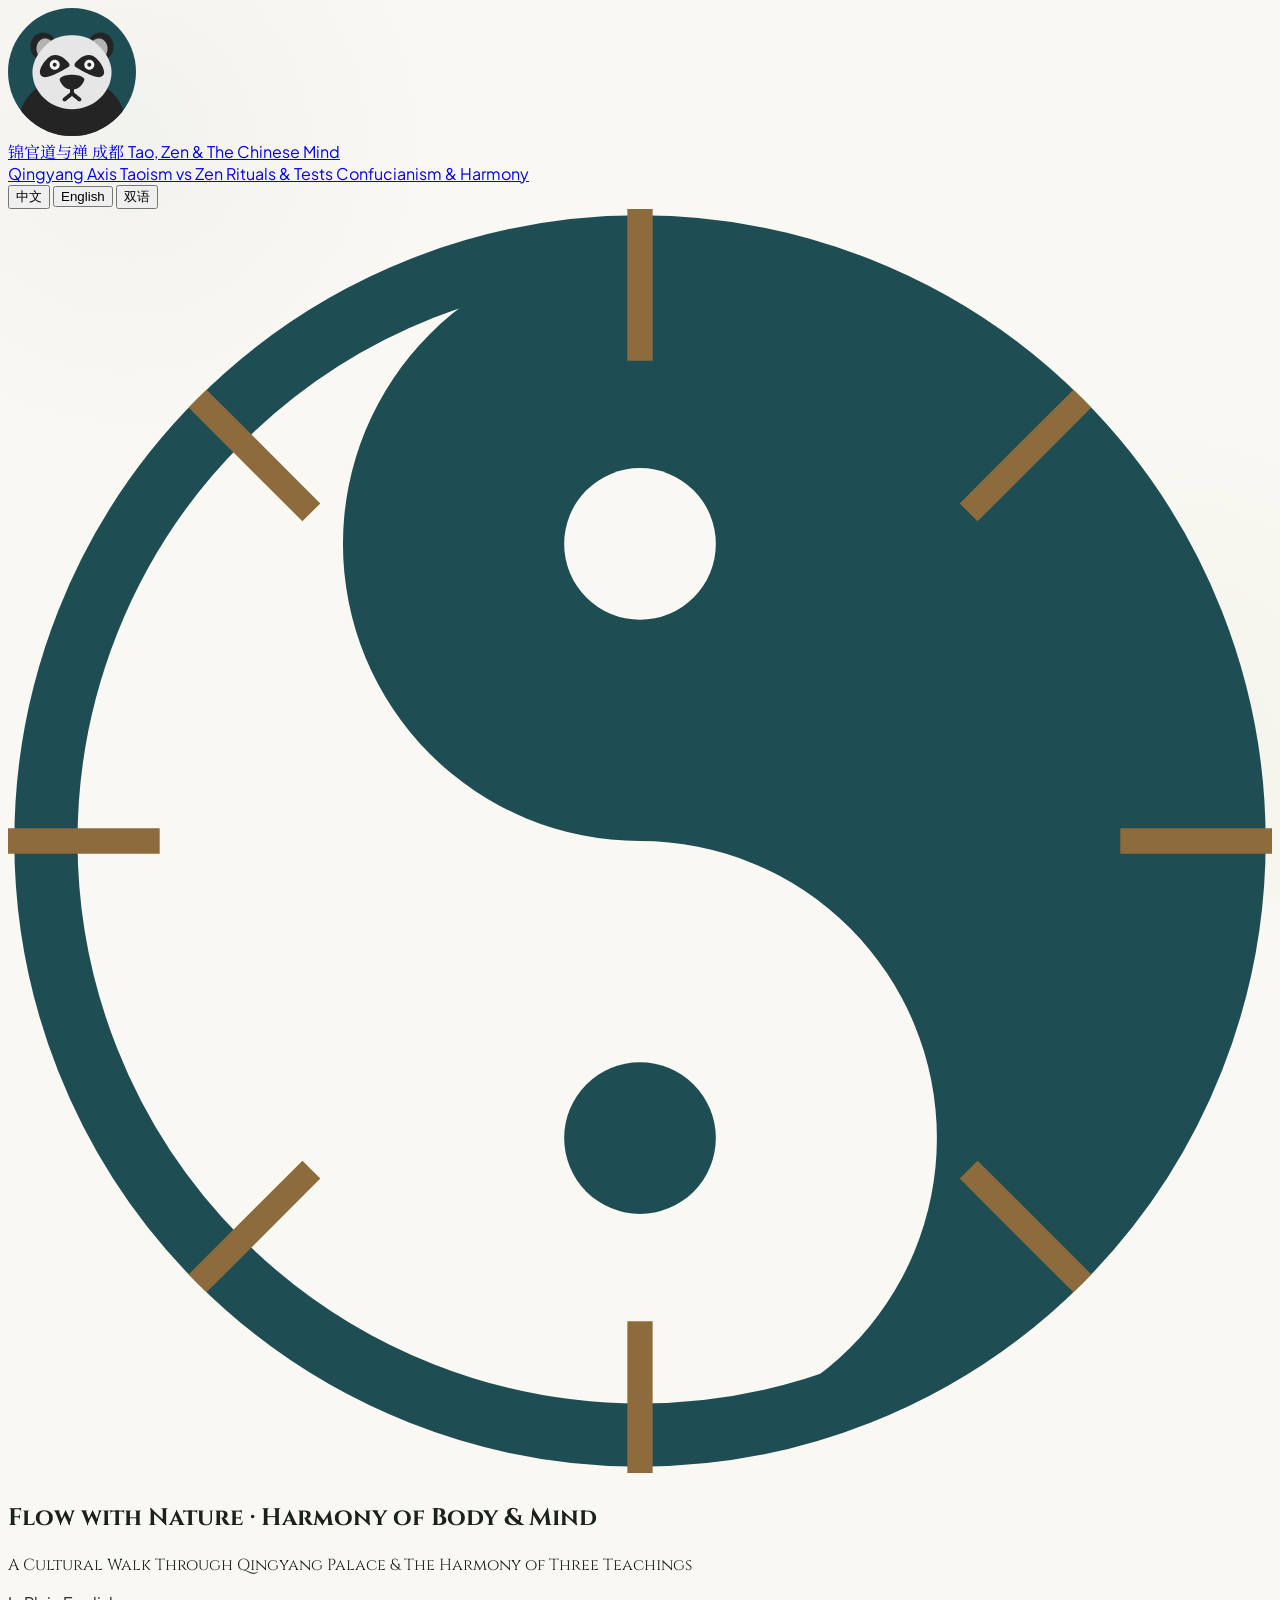
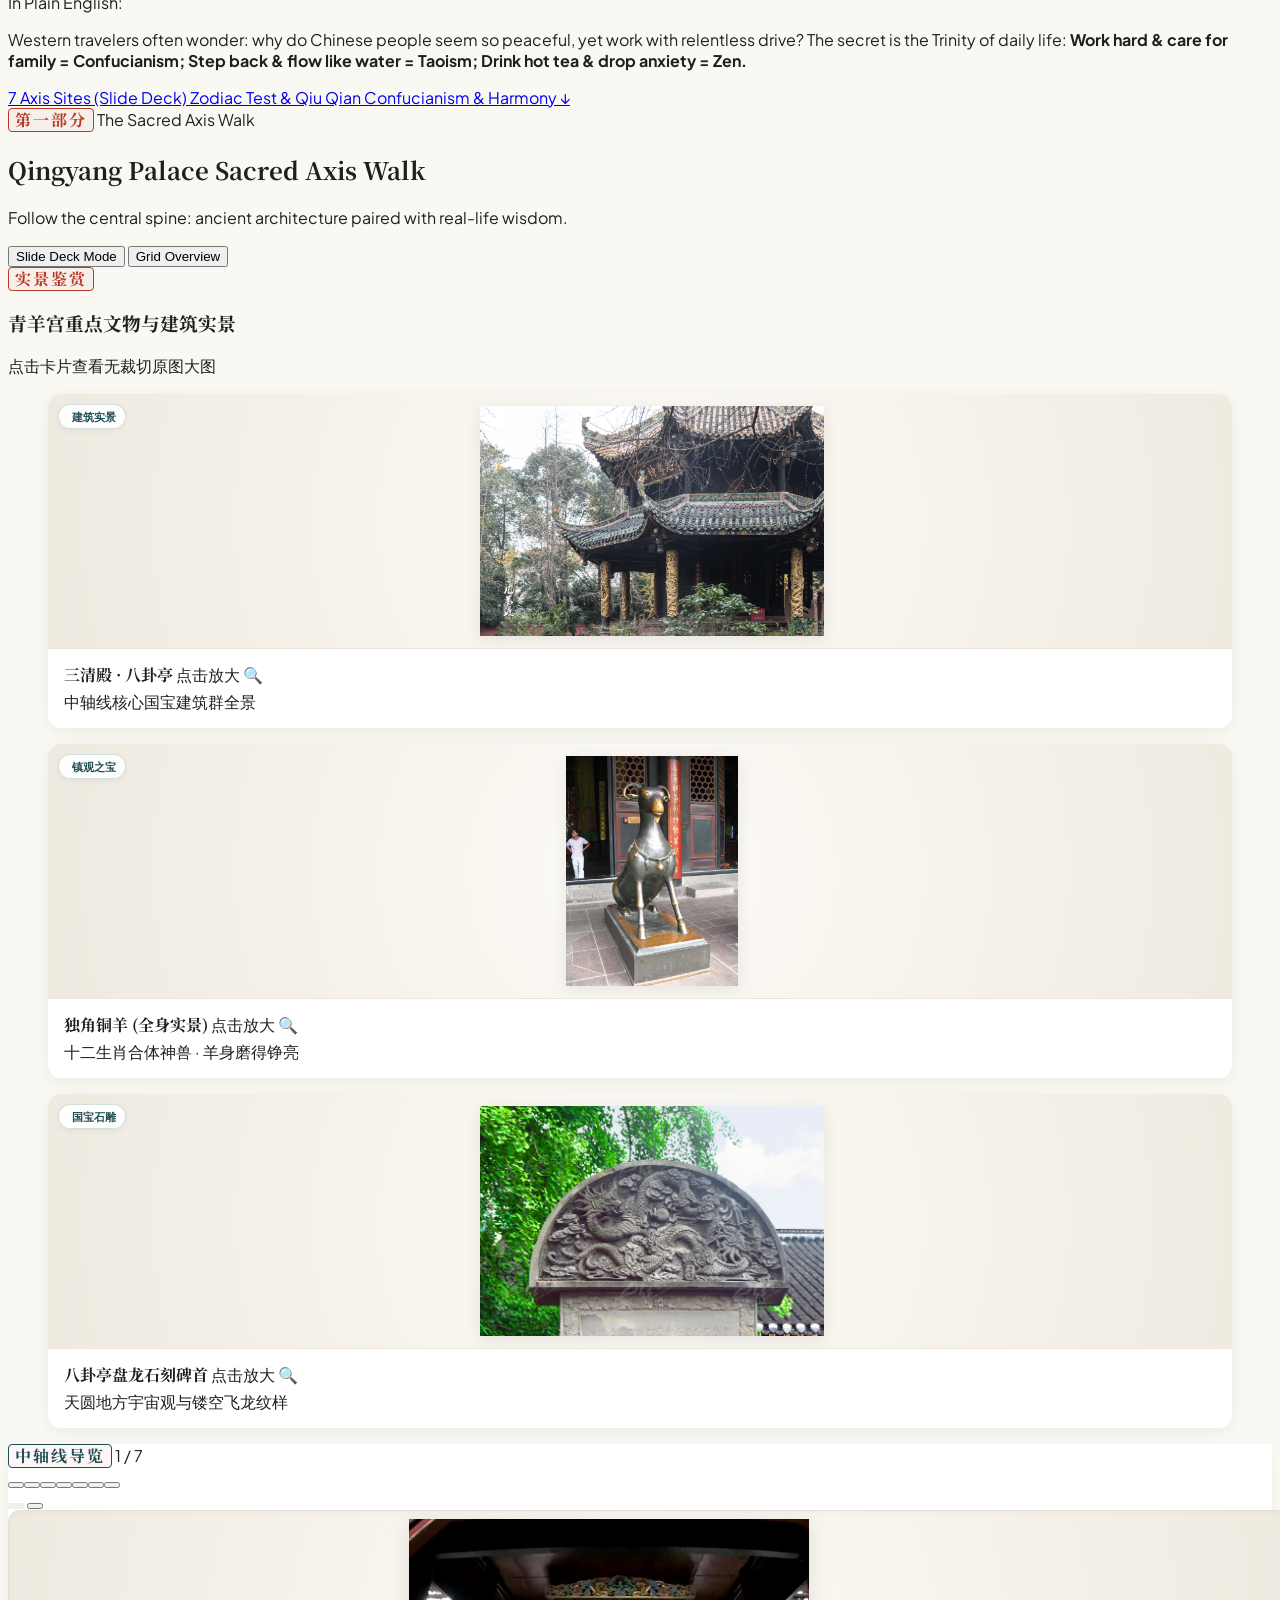
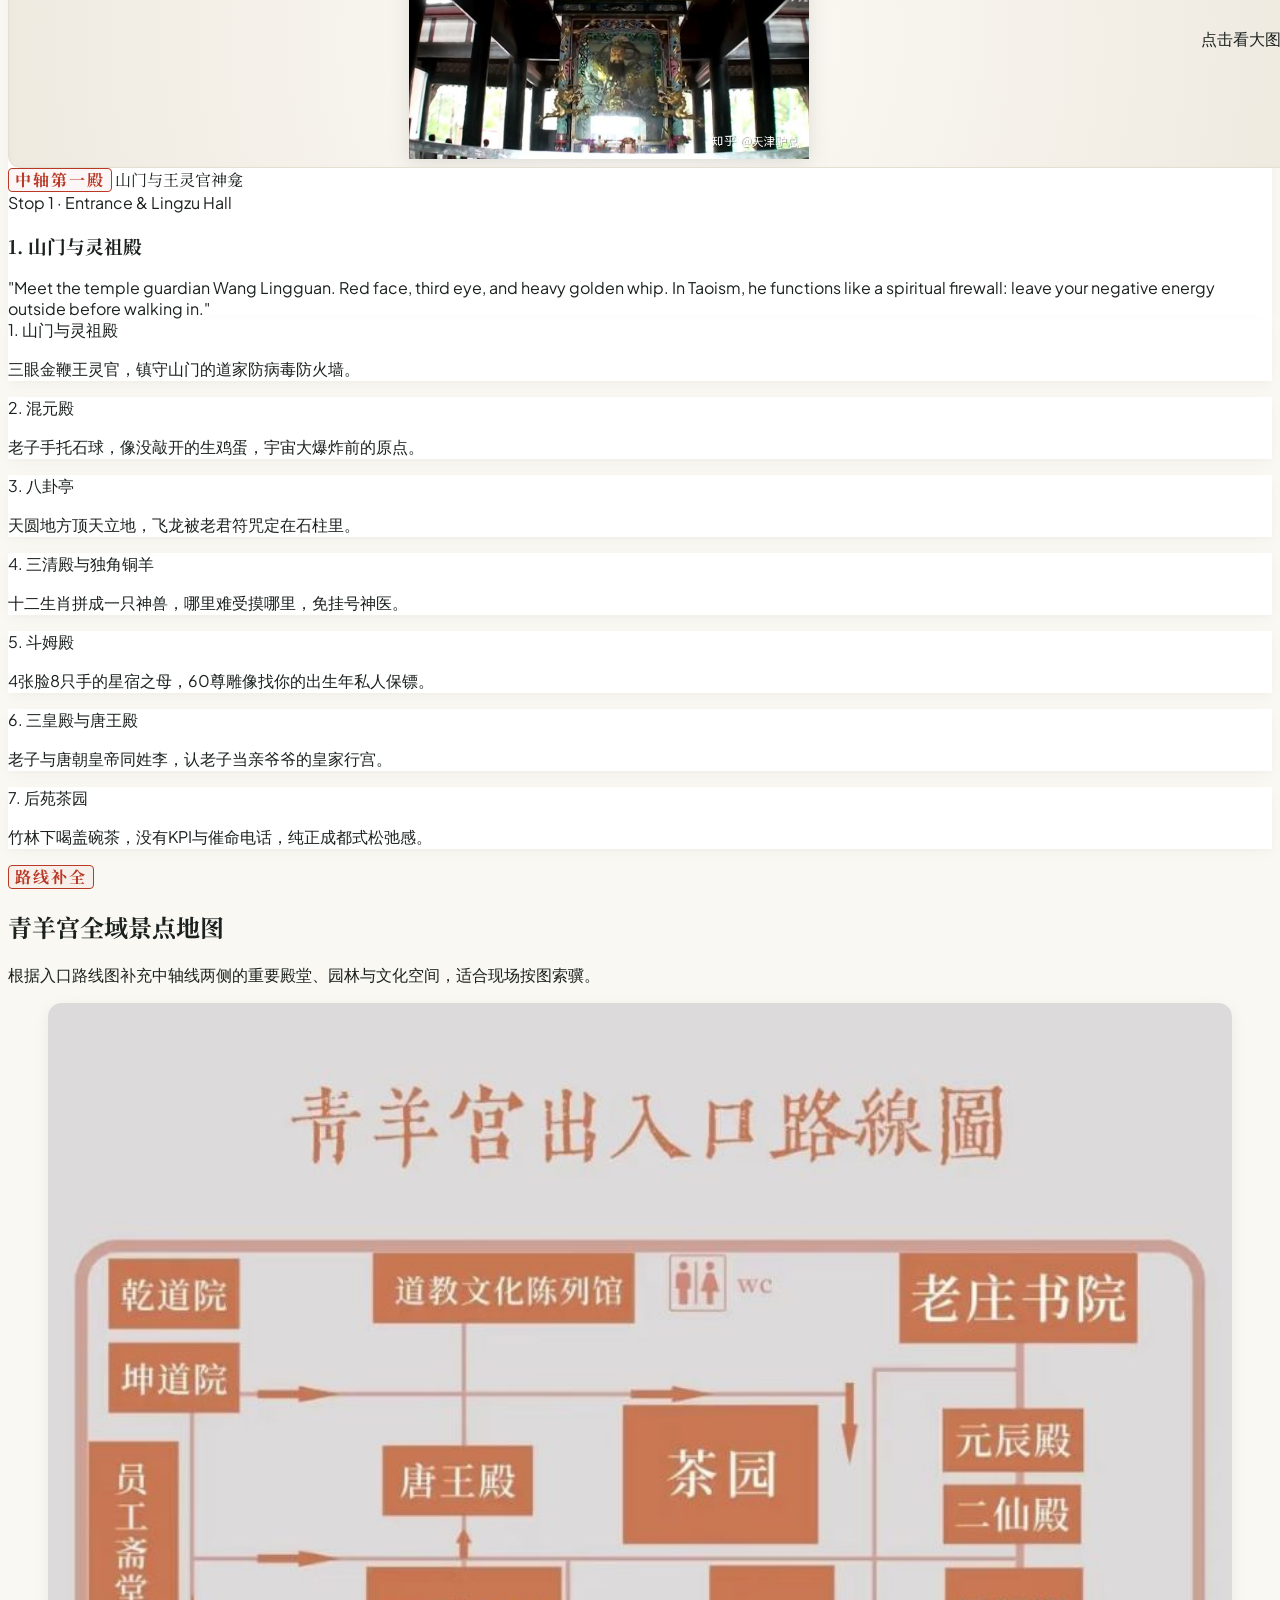
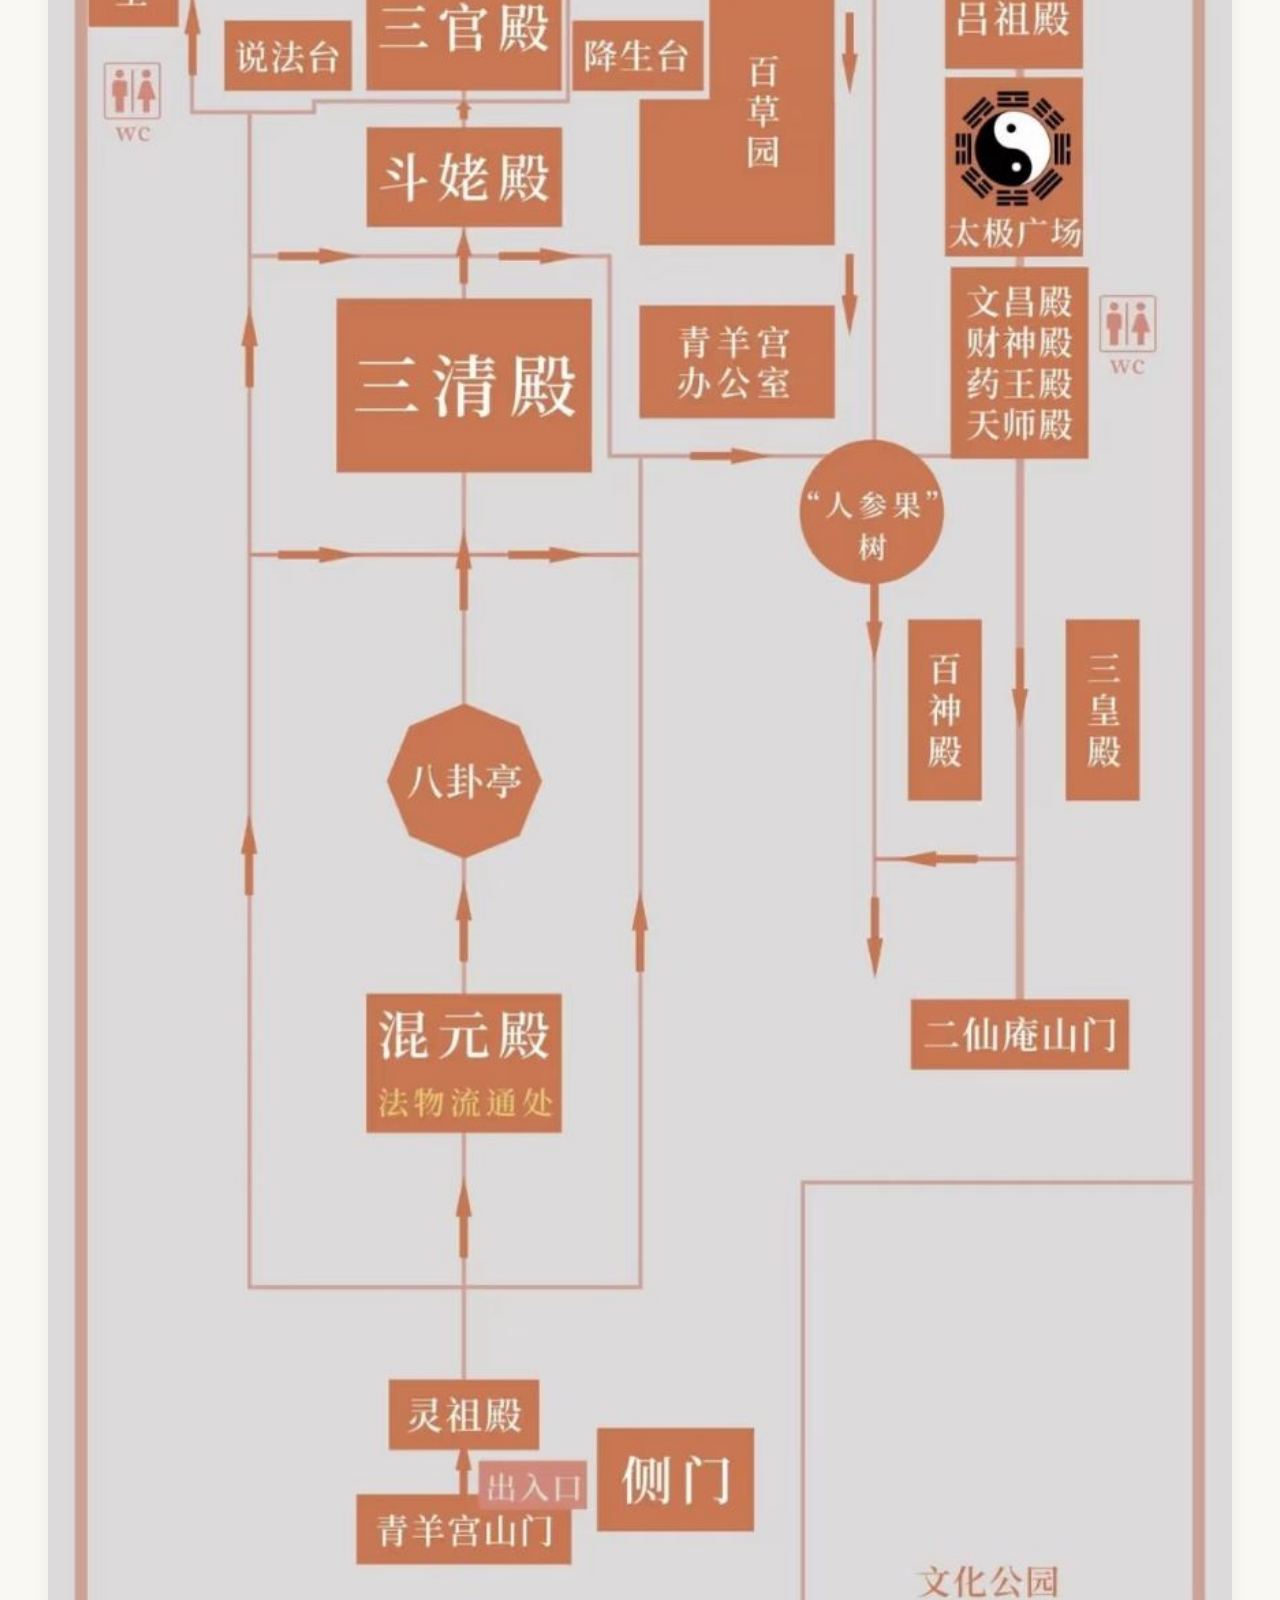
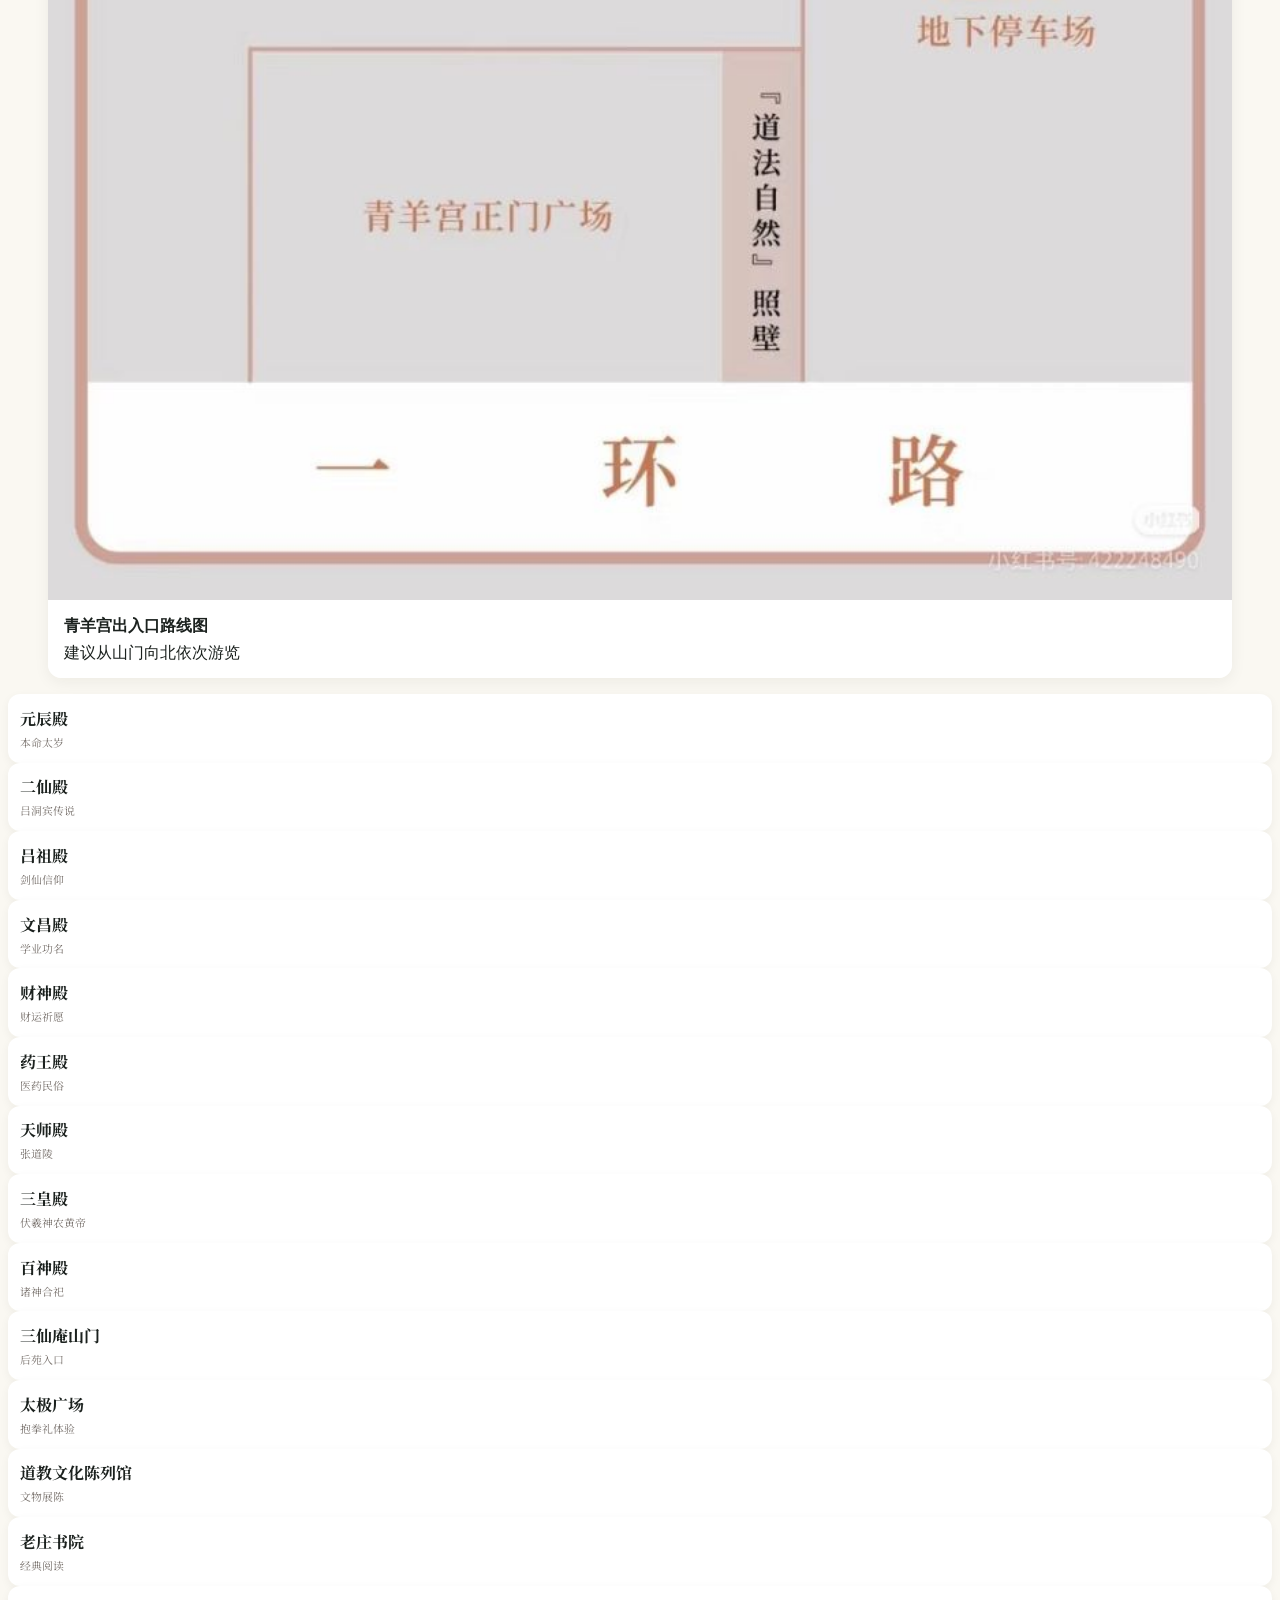
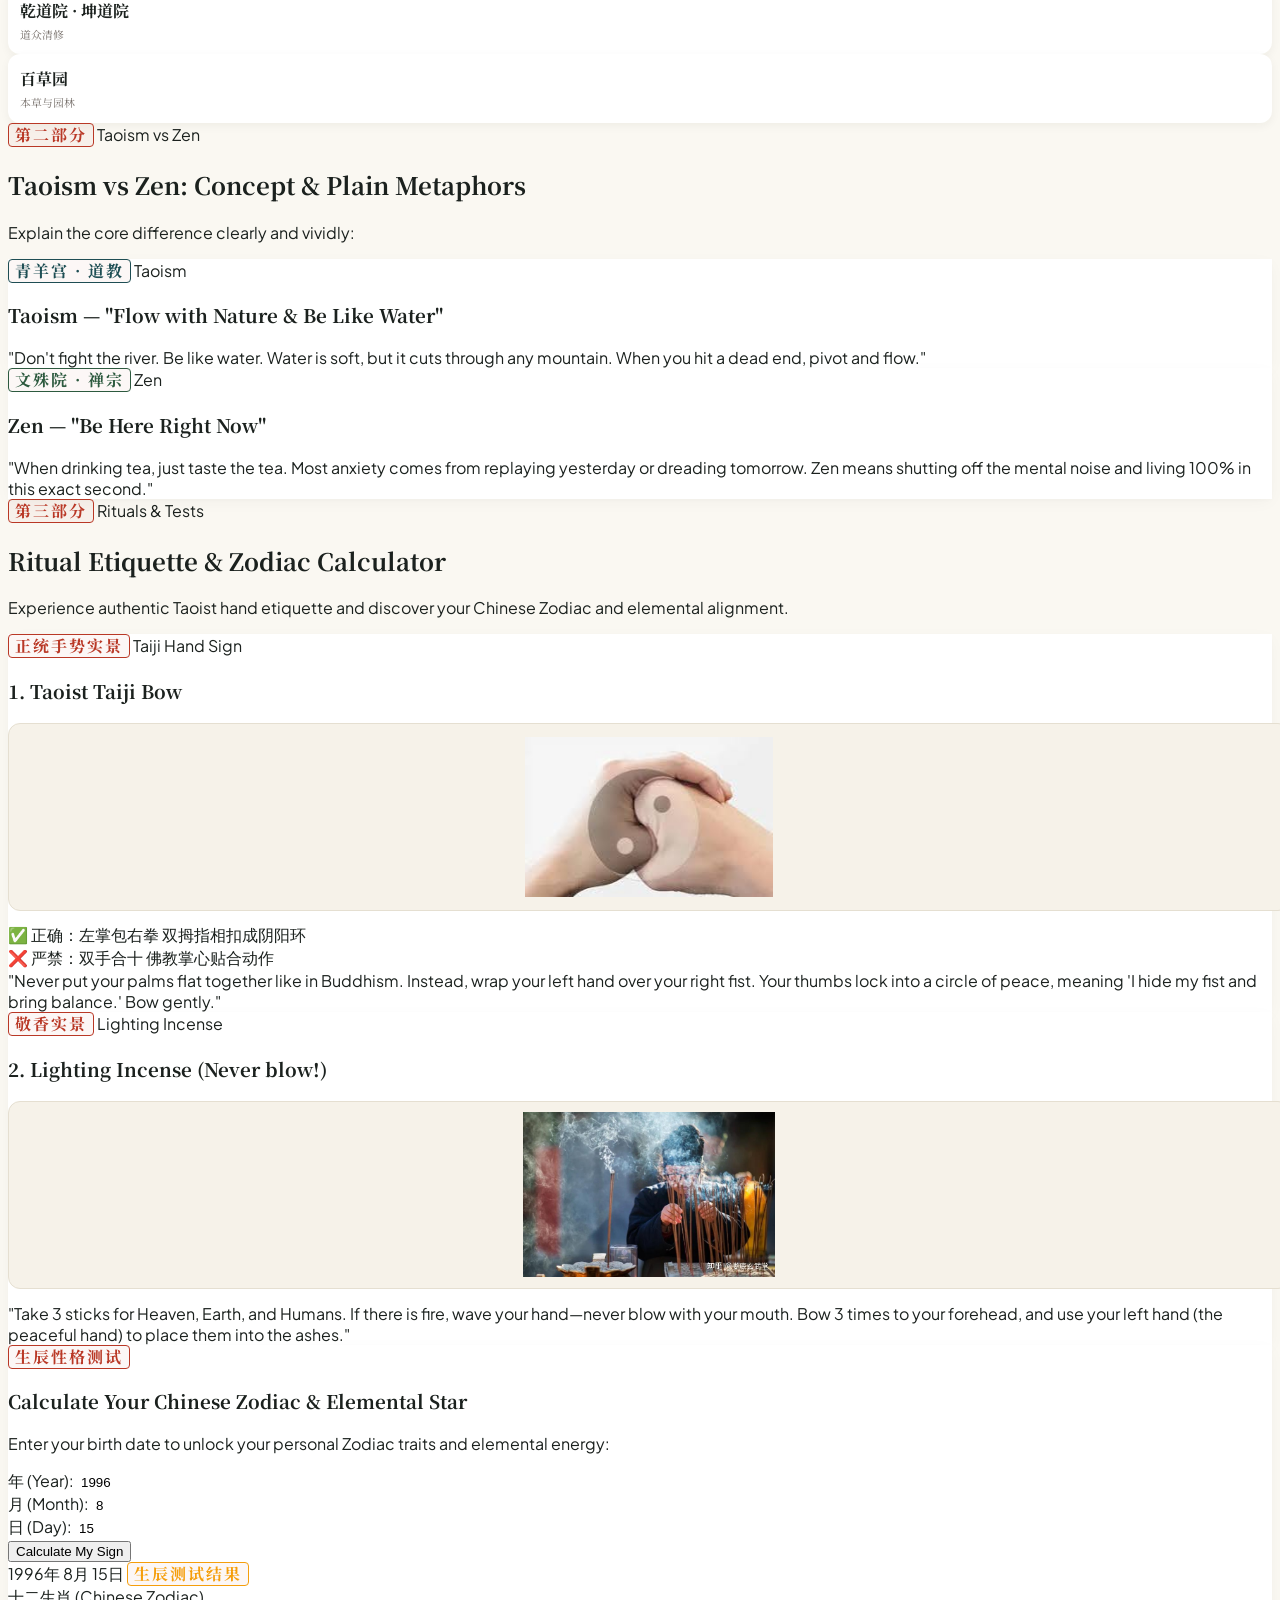
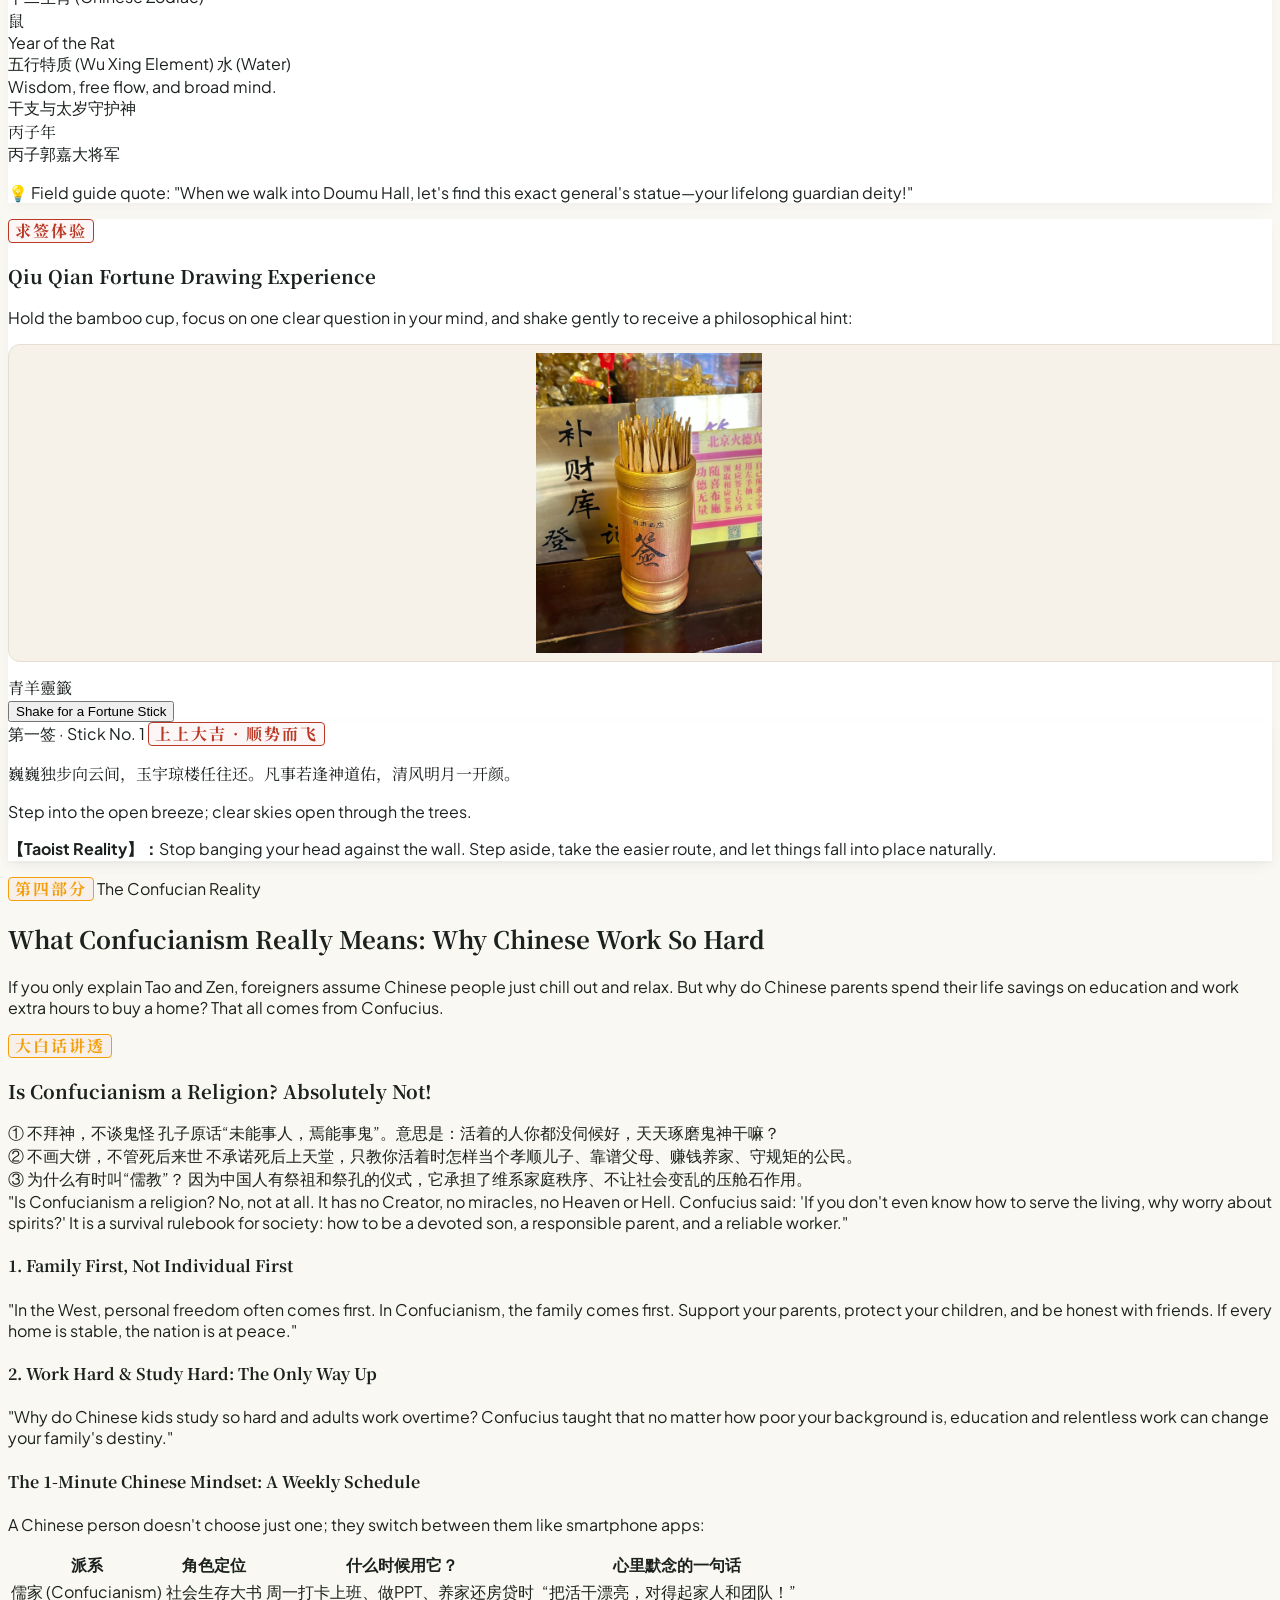
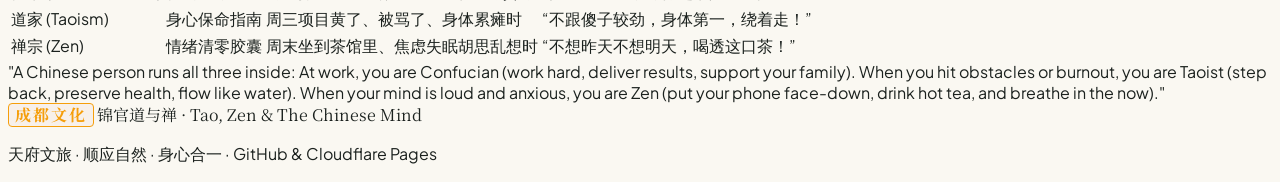
==== commit 98ec8086: "feat: polish mobile layout and branding" ====
--- a/index.html
+++ b/index.html
@@ -1,5 +1,5 @@
 <!DOCTYPE html>
-<html lang="zh-CN" class="scroll-smooth" data-lang="bi">
+<html lang="en" class="scroll-smooth" data-lang="en">
 <head>
   <meta charset="UTF-8">
   <meta name="viewport" content="width=device-width, initial-scale=1.0">
@@ -1034,3 +1034,4 @@
   </script>
 </body>
 </html>
+
--- a/style.css
+++ b/style.css
@@ -292,3 +292,8 @@
 }
 .spot-chip{padding:.8rem .75rem;border:1px solid #e8e2d4;border-radius:.75rem;background:#fff;font-family:"Noto Serif SC",serif;font-weight:700;color:#1b211e;box-shadow:0 3px 10px rgba(35,30,20,.05)}
 .spot-chip small{display:block;margin-top:.25rem;font-family:inherit;font-size:.68rem;font-weight:400;color:#78716c}
+
+/* final visual polish */
+.panda-logo{background:url('./assets/images/panda-logo.svg') center/contain no-repeat;border:0!important}.panda-logo svg{display:none}.panda-logo:before{content:none} .border,.border-2,.border-l-2,.border-l-4,.border-b,.border-y,.border-stone-100,.border-stone-200,.border-stone-300,.border-amber-200,.border-amber-300,.border-emerald-600,.border-red-400,.border-tao,.border-cinnabar{border-color:transparent!important} .card-paper,.photo-card,.spot-chip{border:0!important} .slide-photo{border:0!important} @media(max-width:640px){.slide-photo{height:145px}.photo-card img{height:145px}.card-paper{padding:1rem!important}.qingyang-photo-strip{gap:.65rem}.spot-chip{padding:.6rem .5rem;font-size:.78rem}.spot-chip small{font-size:.62rem}h1{font-size:2rem!important}section{padding-top:2.5rem!important;padding-bottom:2.5rem!important}}
+
+.animate-spin-slow{background:url('./assets/images/bagua-spin.svg') center/contain no-repeat}.animate-spin-slow>*{visibility:hidden}
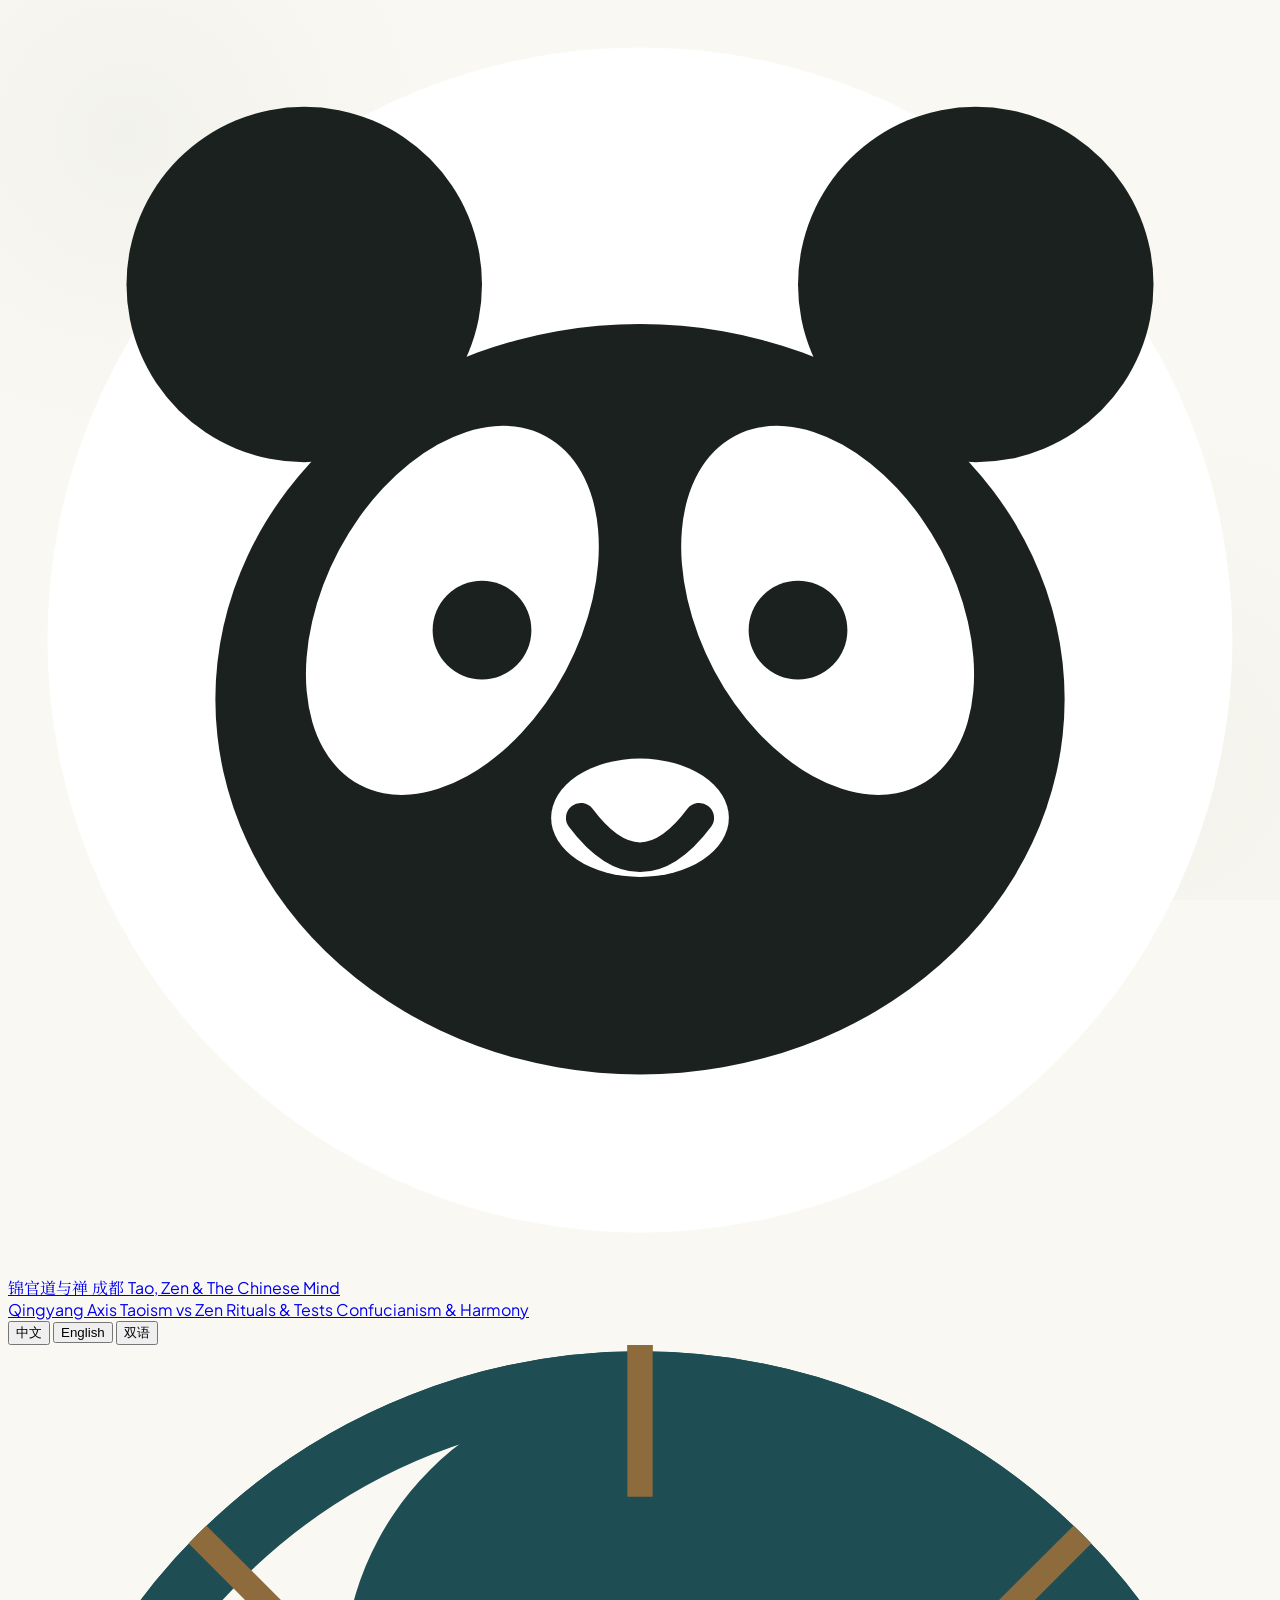
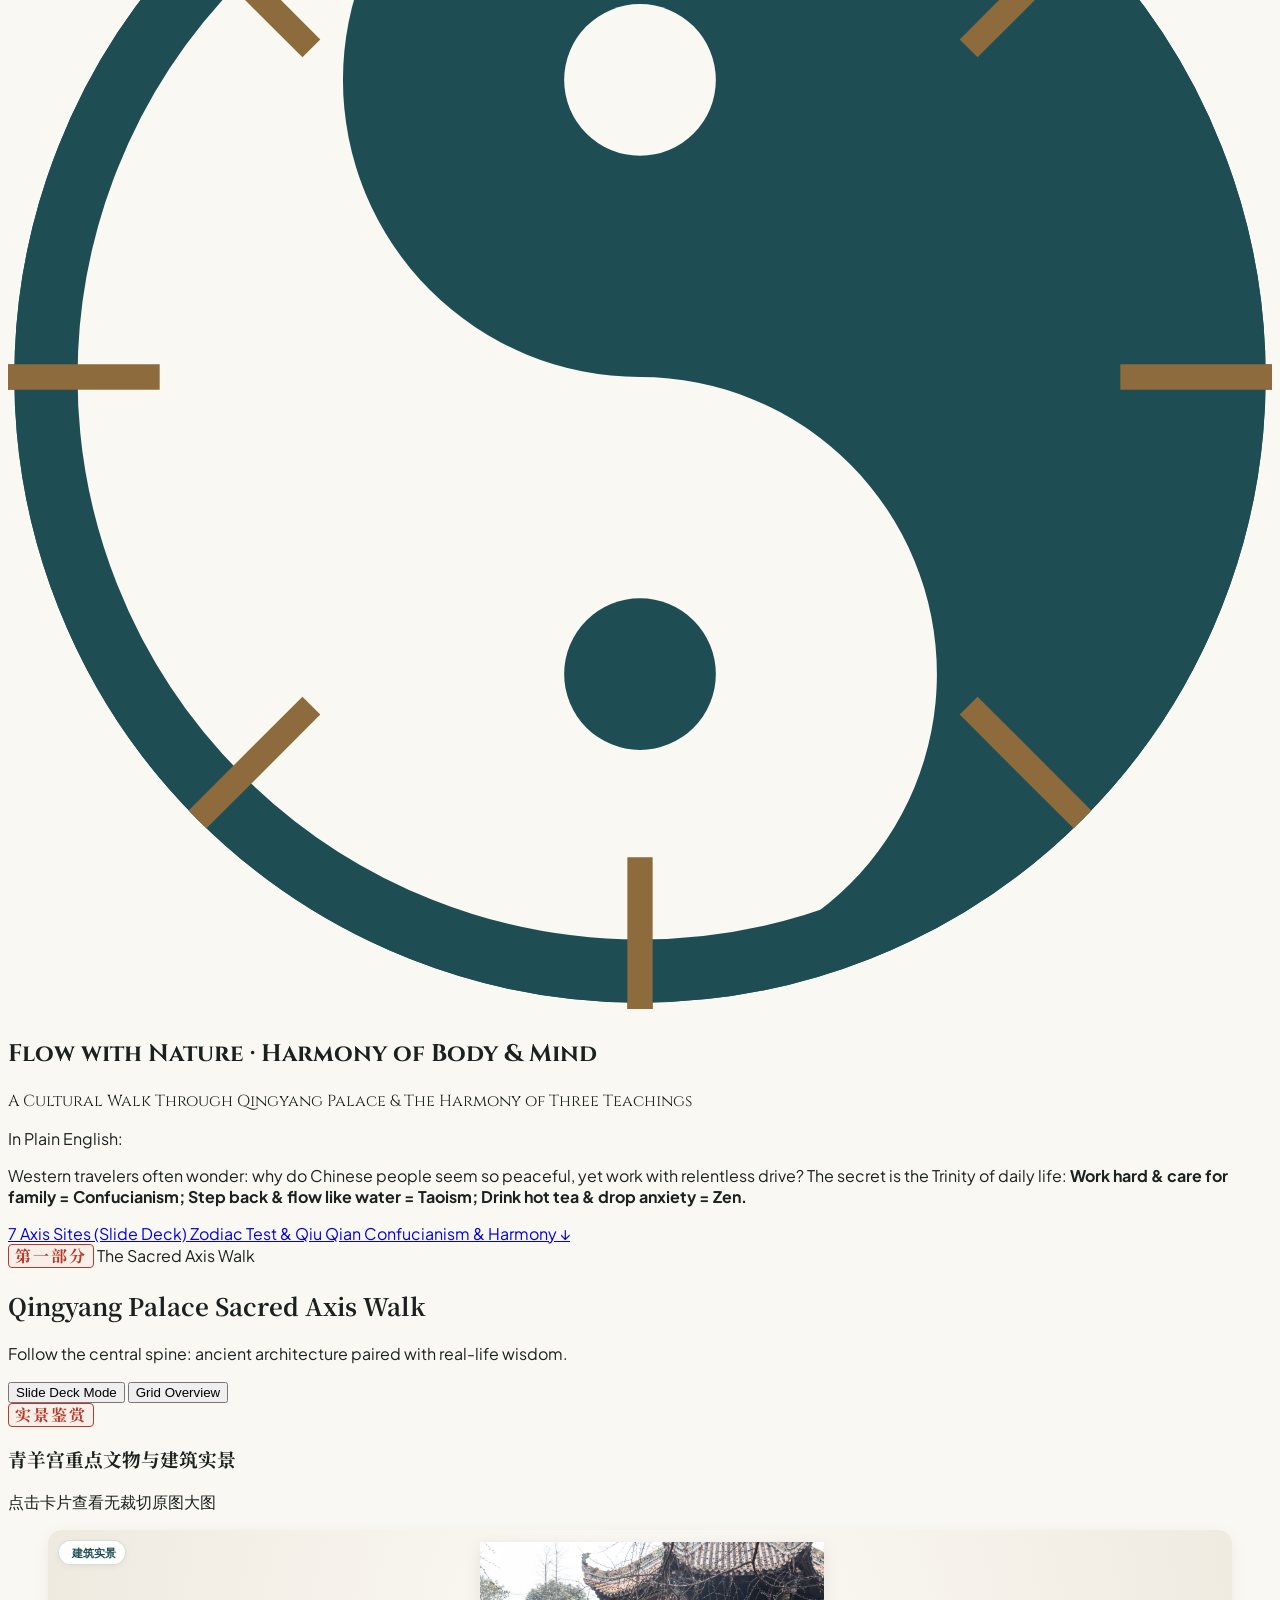
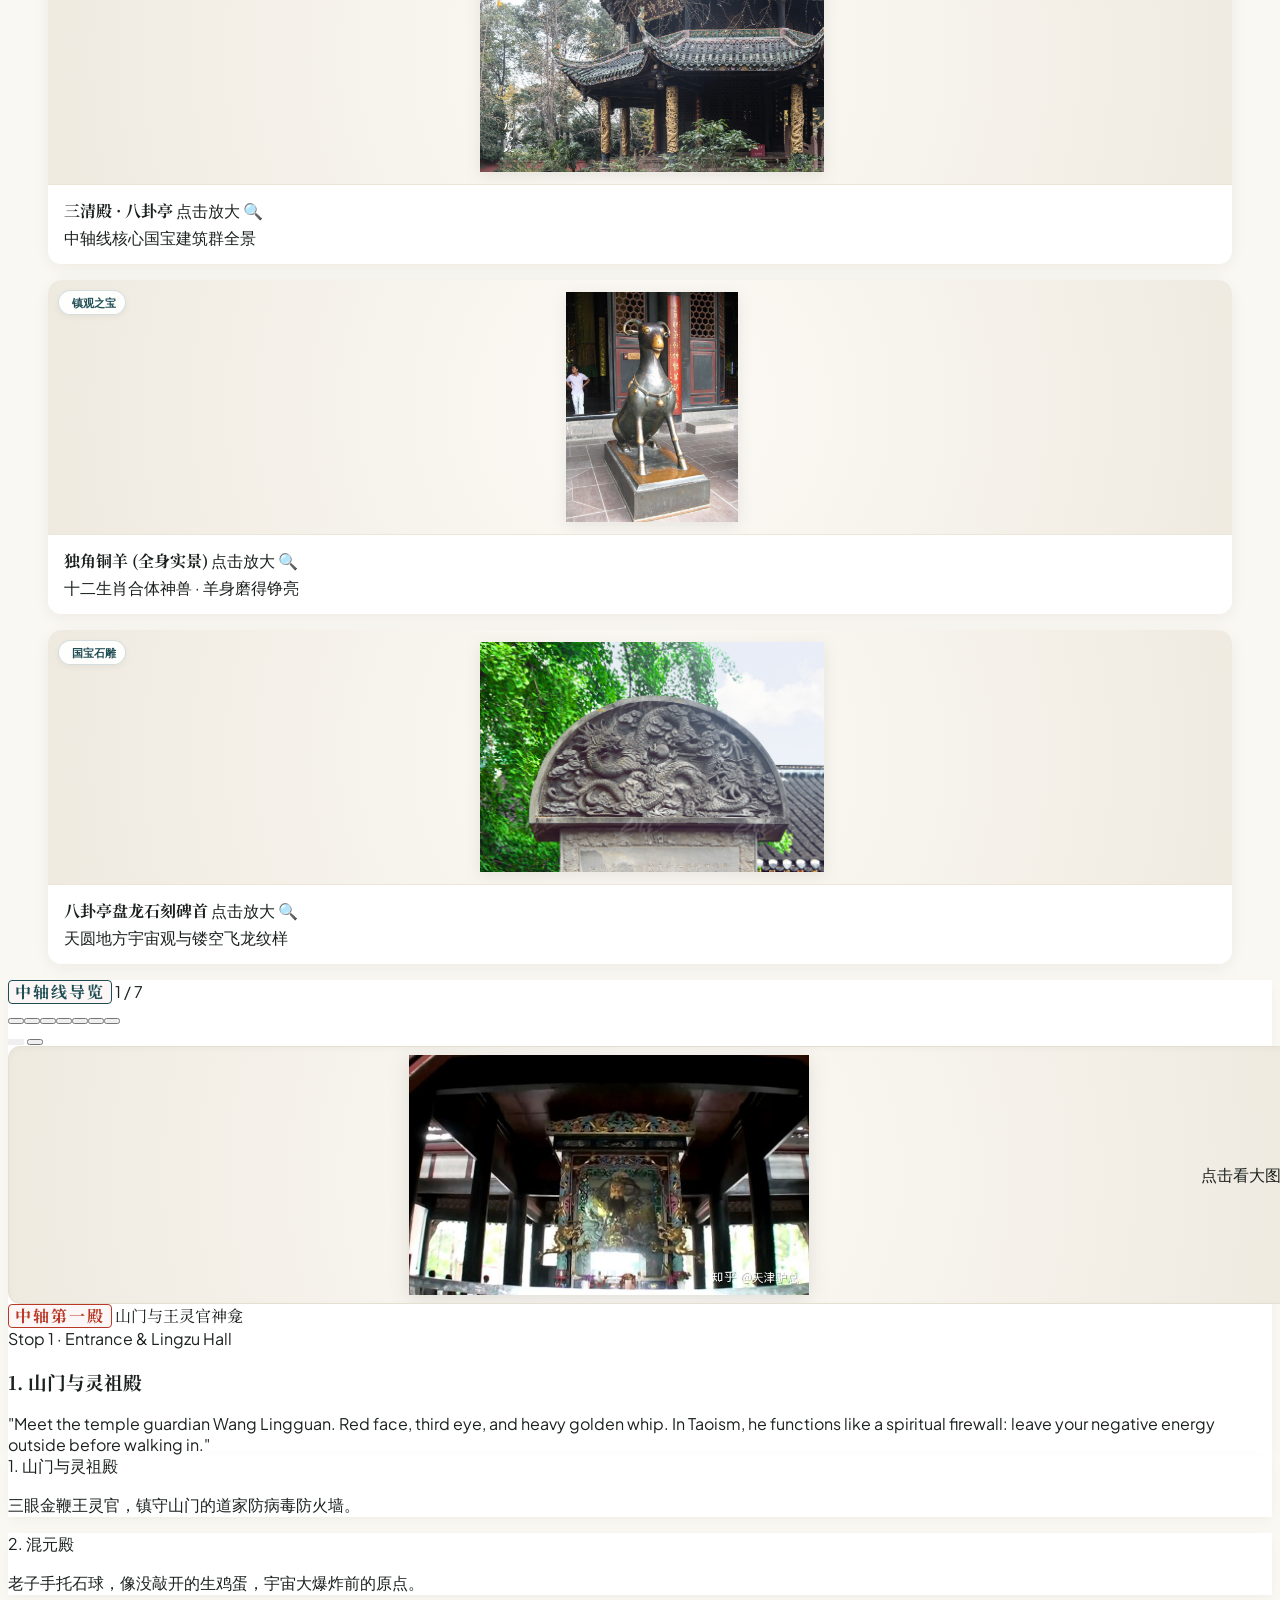
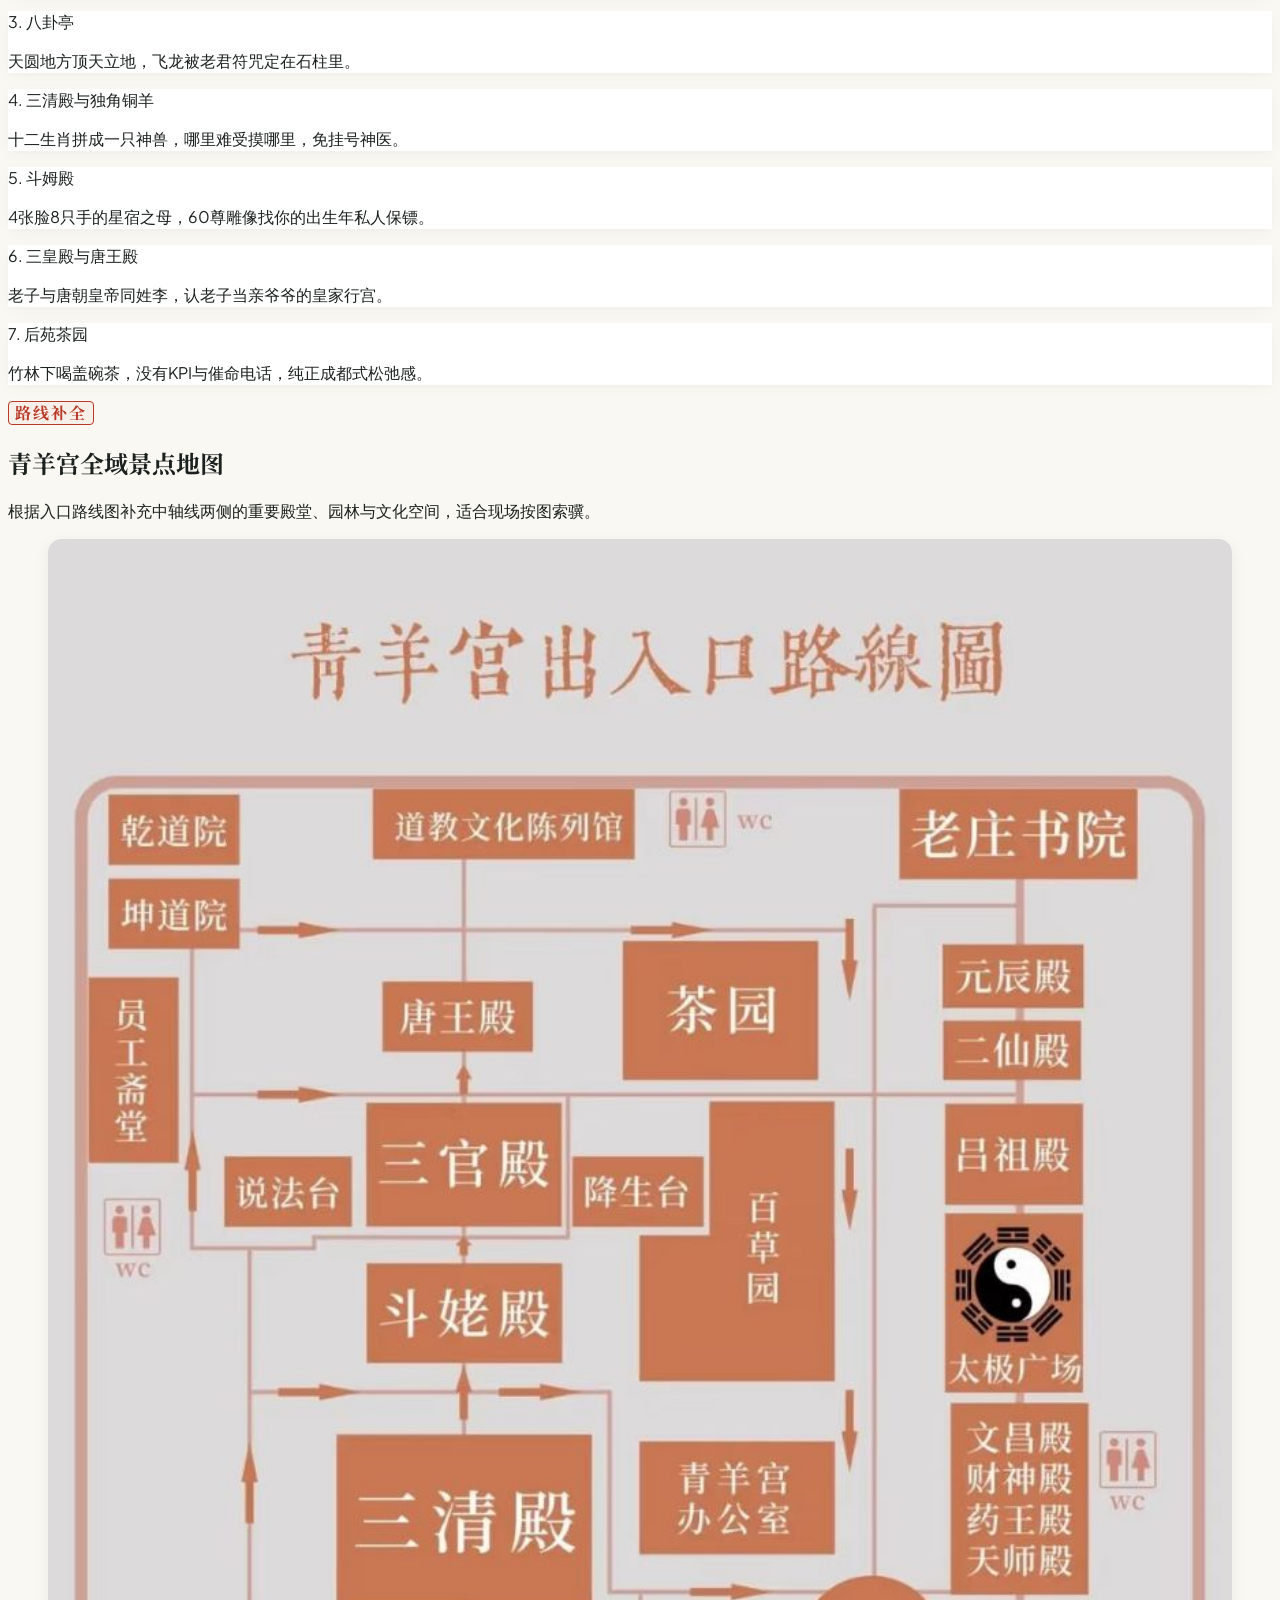
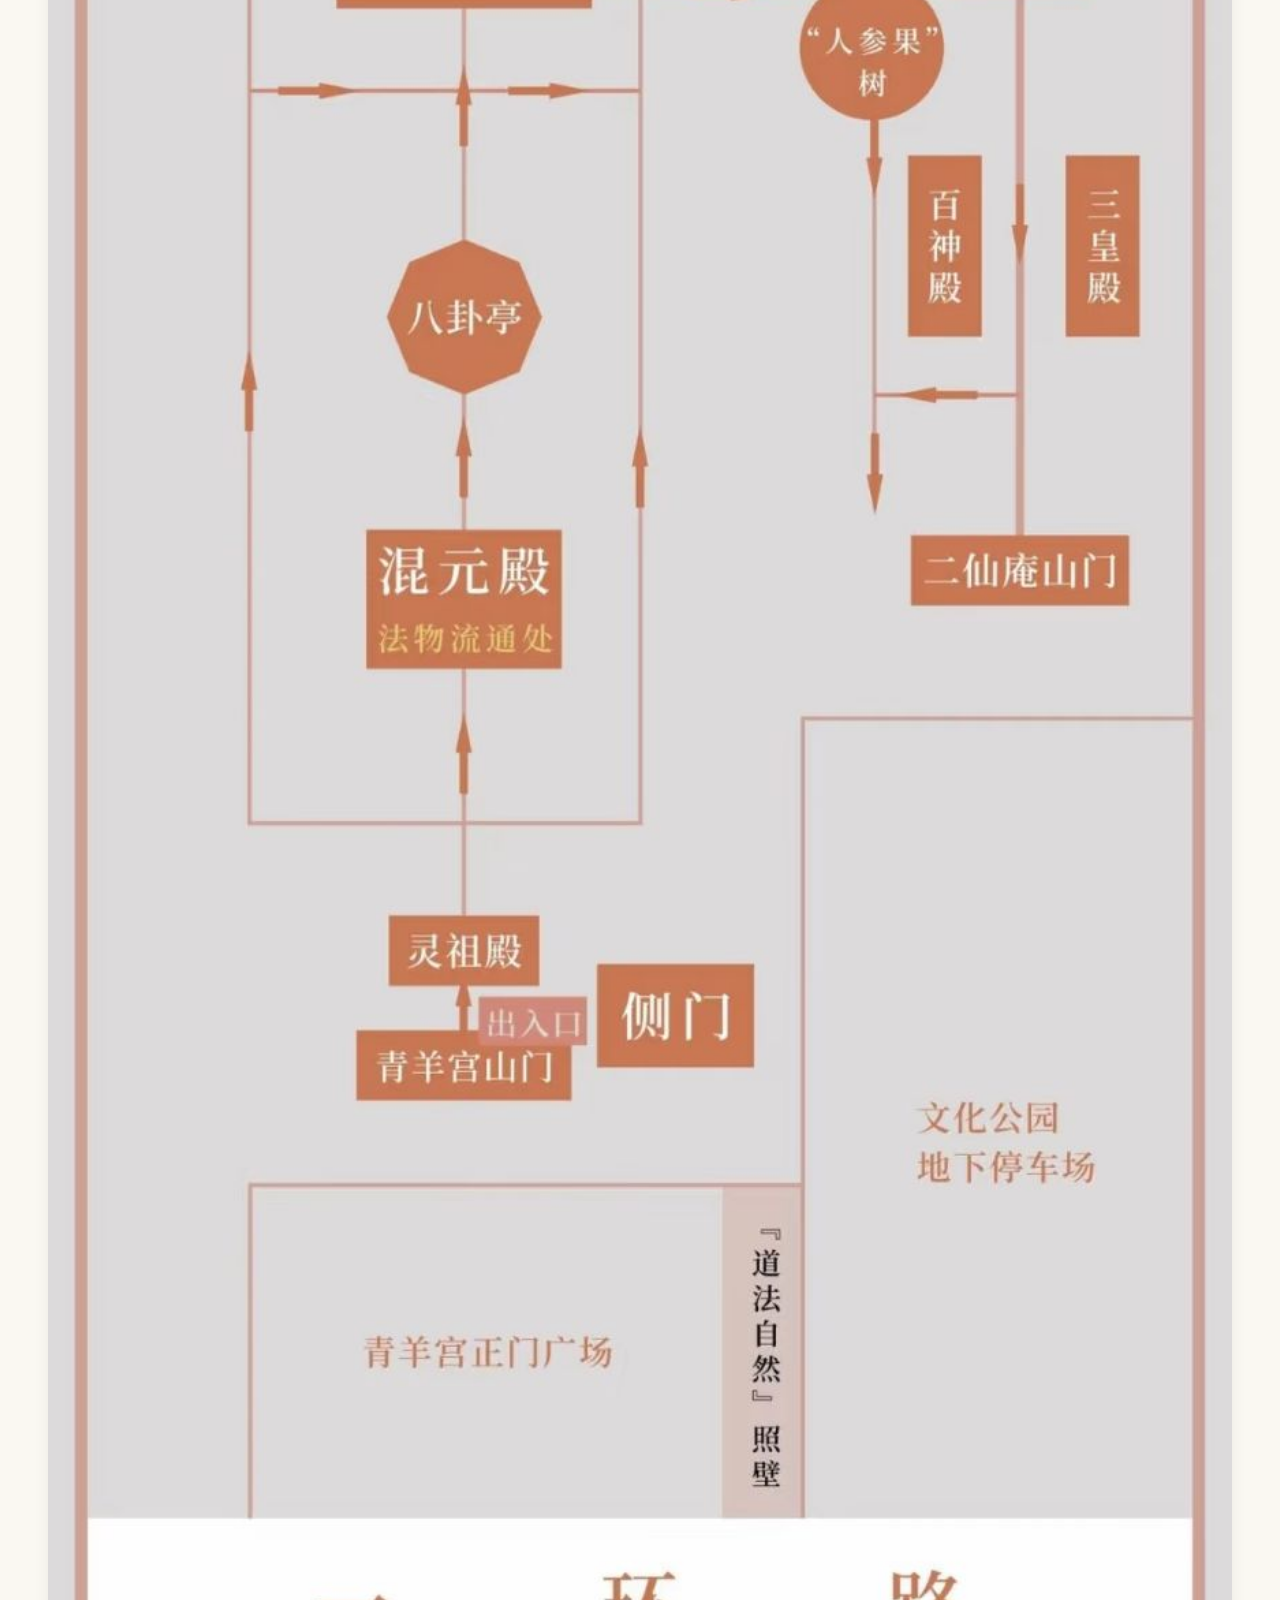
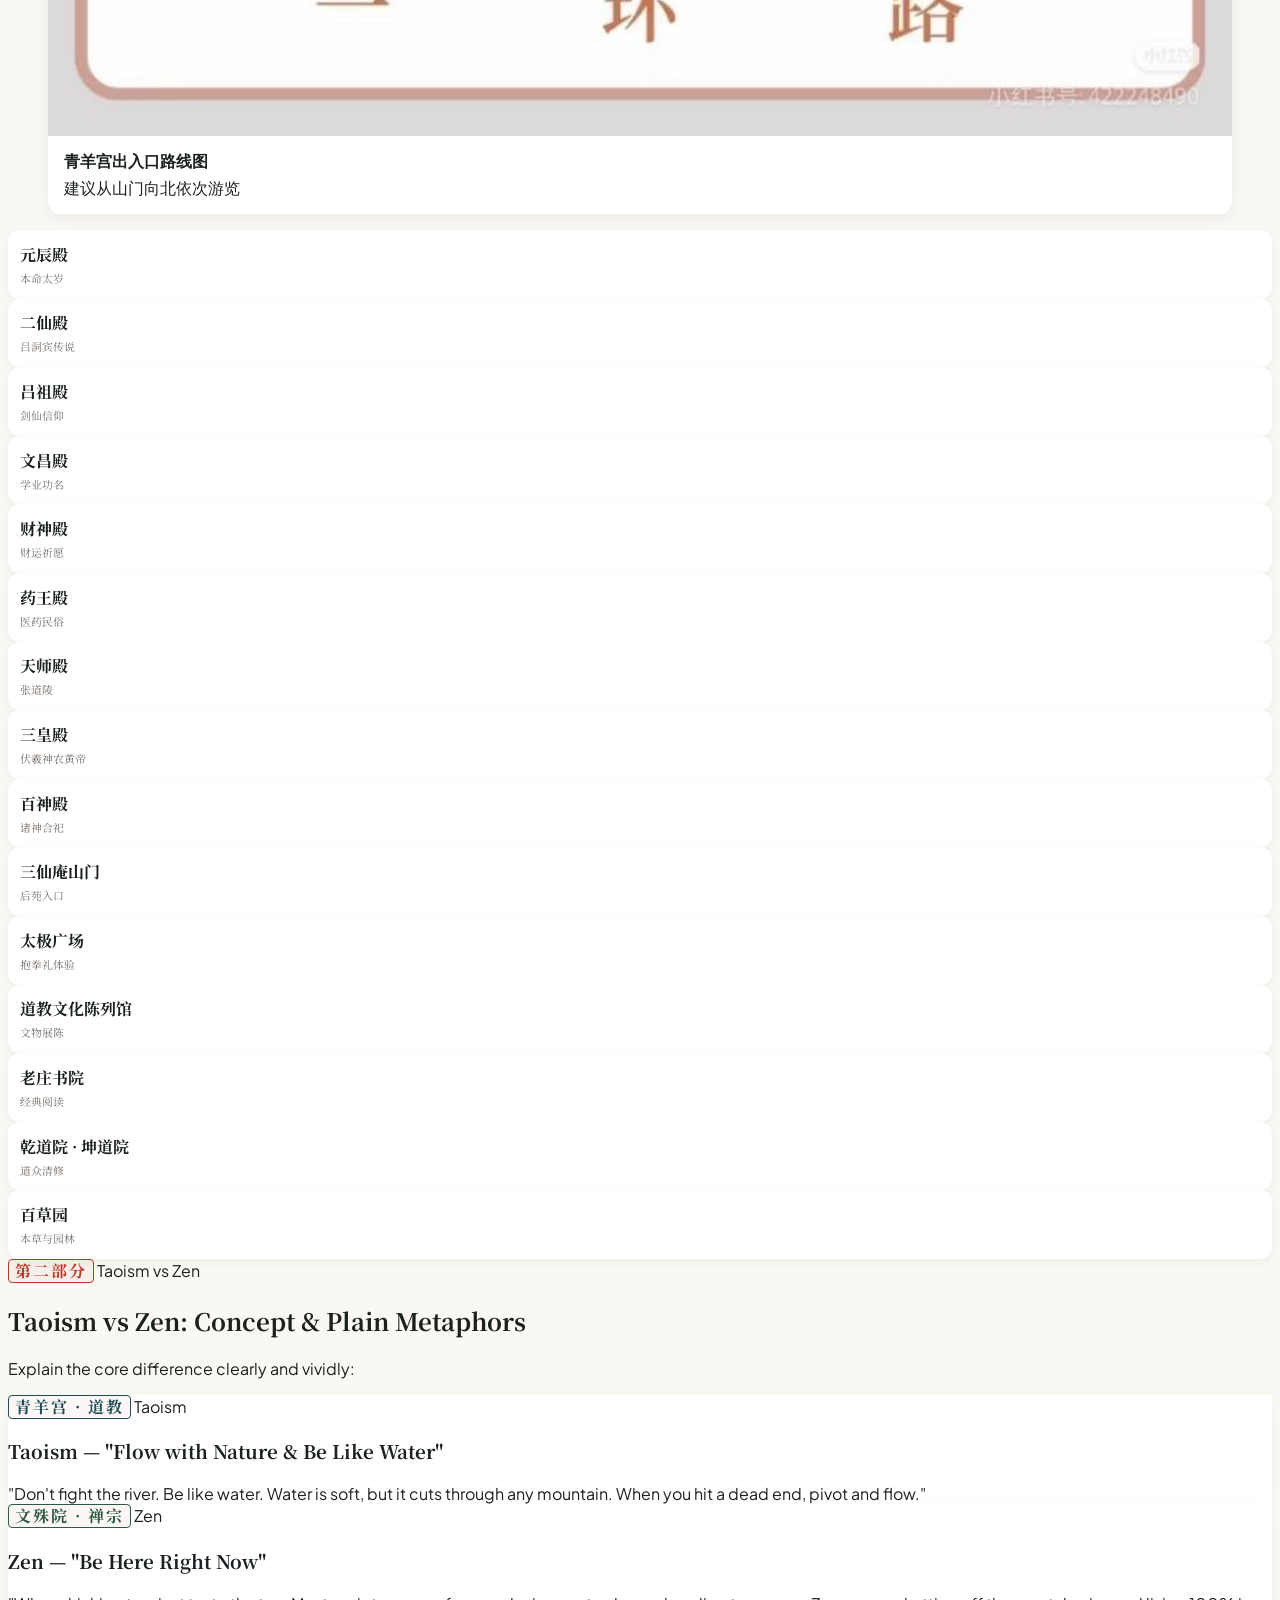
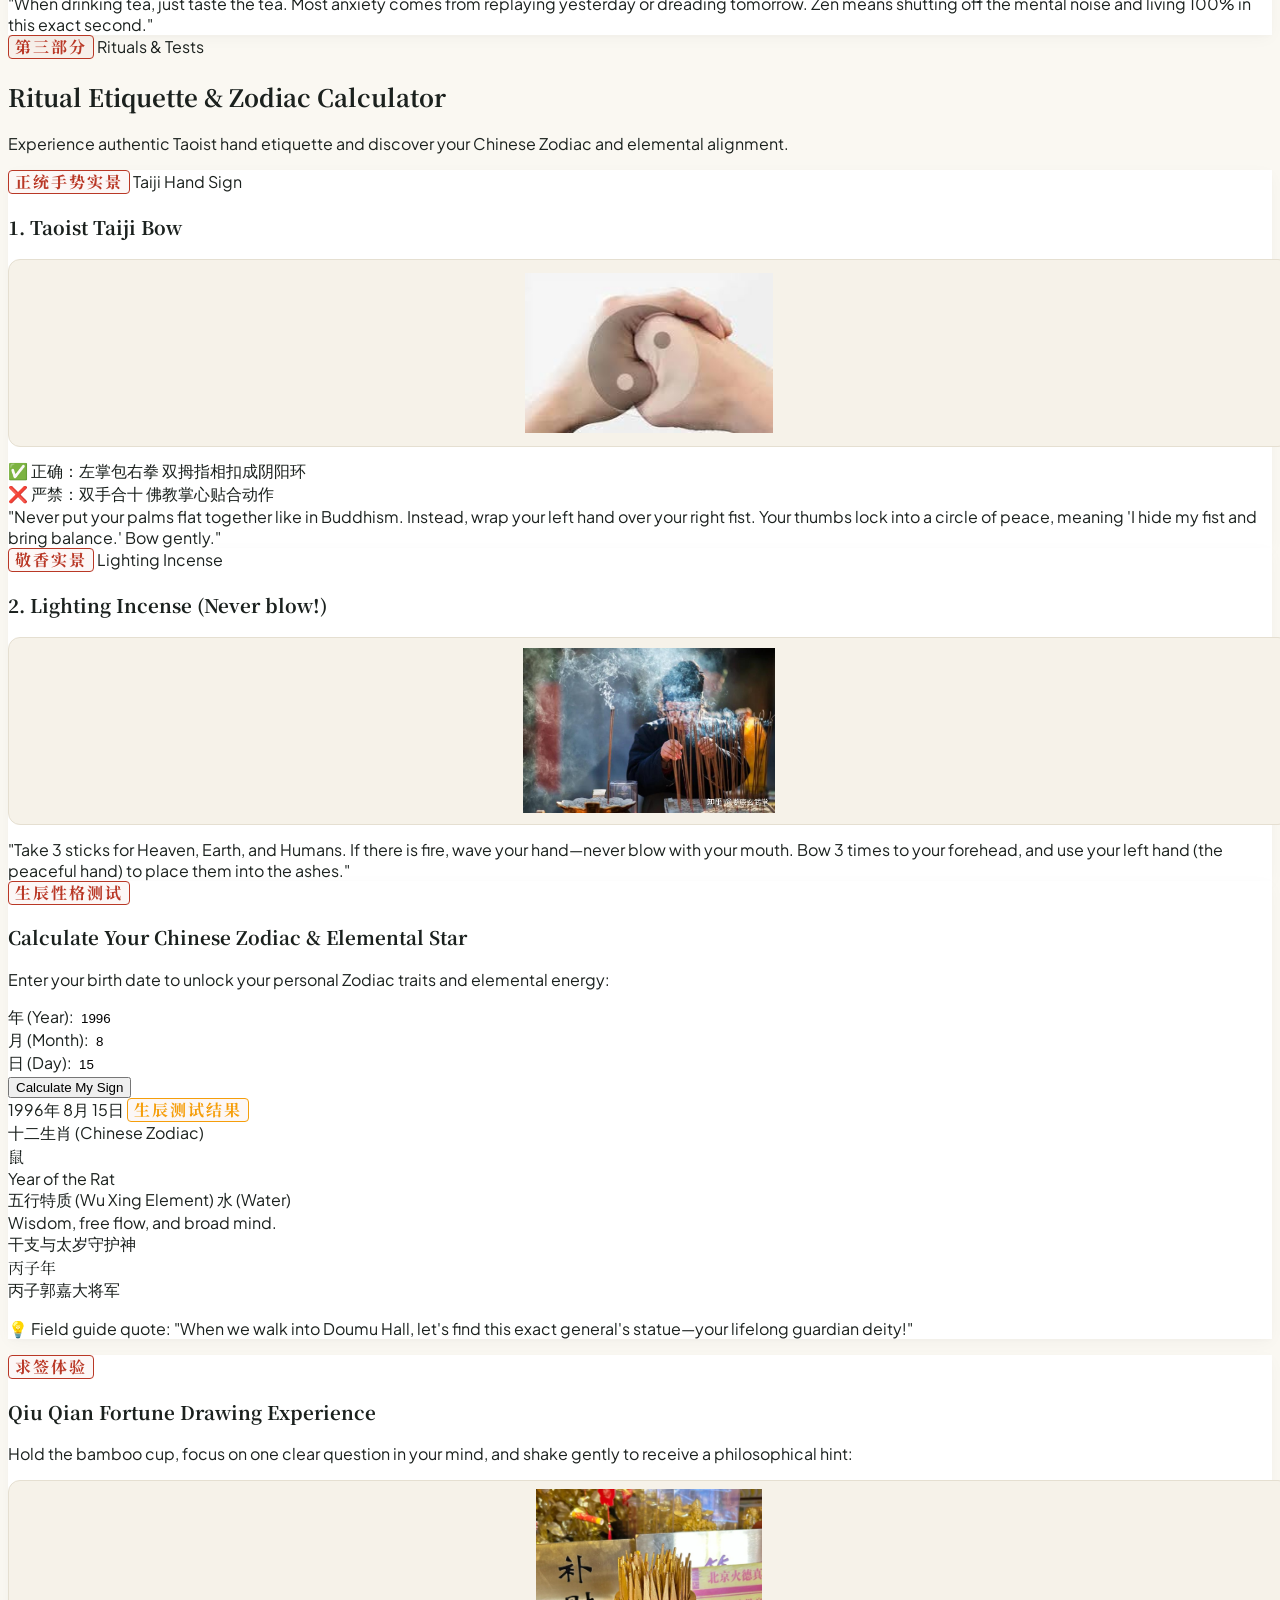
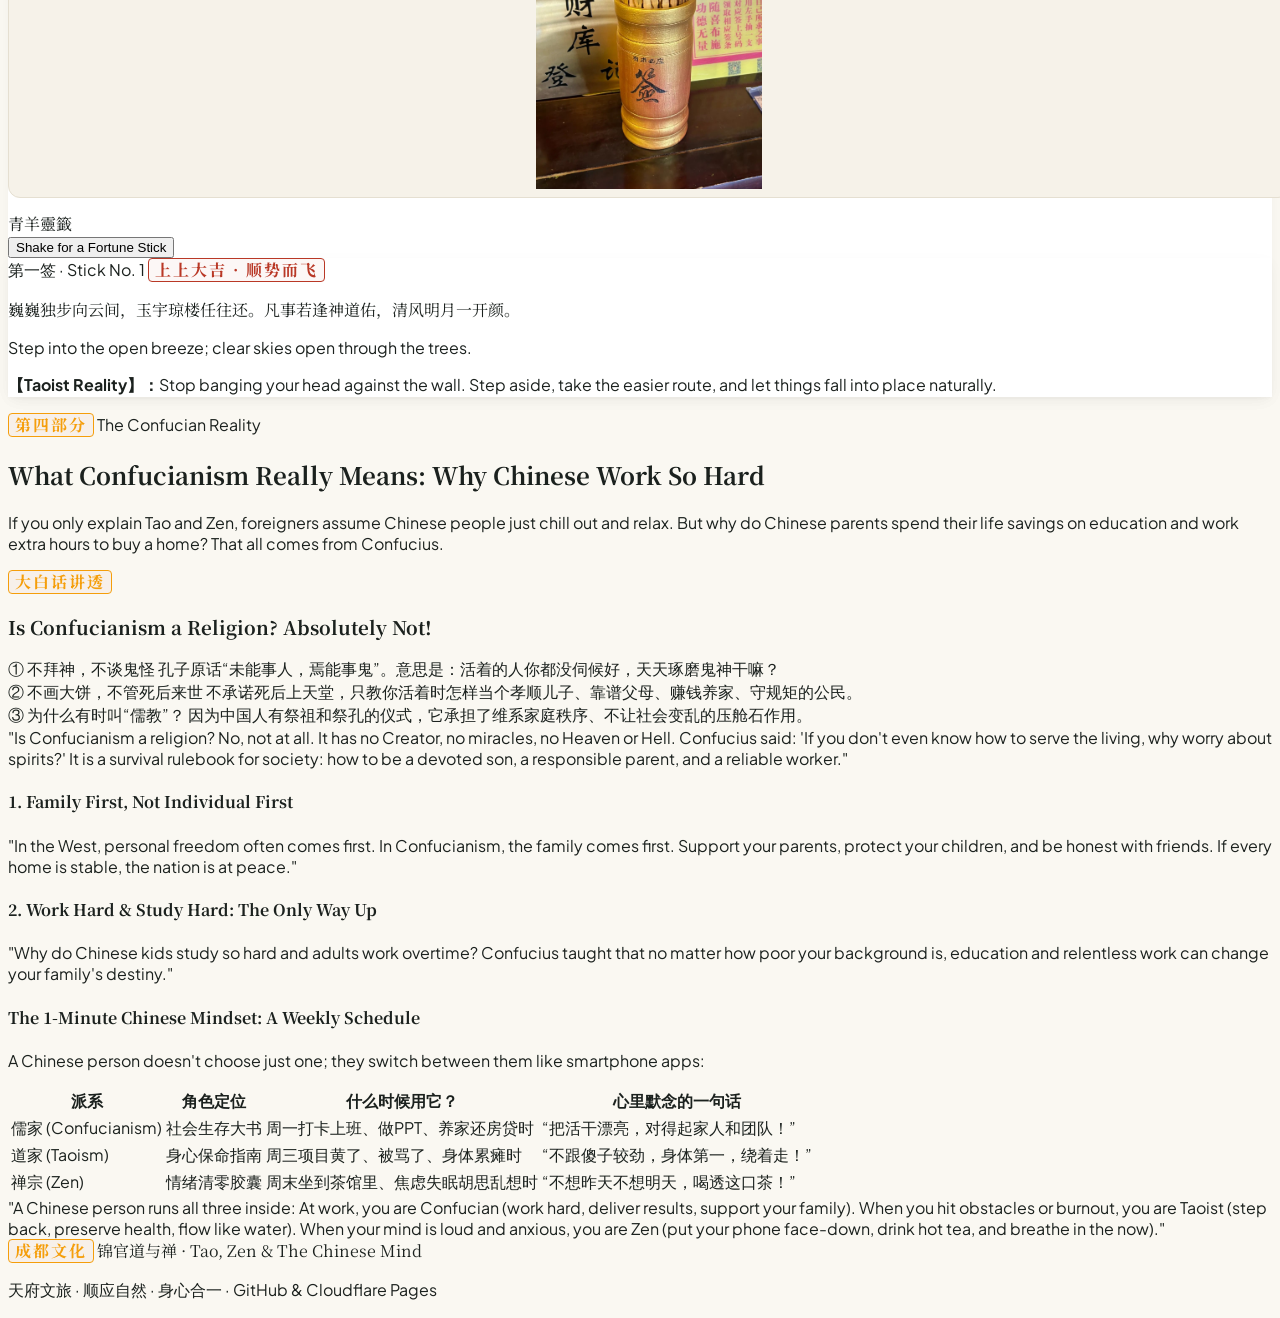
==== commit a4c2fd9f: "fix: apply panda and bagua branding overrides" ====
--- a/index.html
+++ b/index.html
@@ -99,14 +99,7 @@
       
       <!-- 阴阳太极徽标 -->
       <div class="w-16 h-16 mx-auto mb-5 rounded-full border-2 border-stone-300 p-1 bg-white shadow-md flex items-center justify-center">
-        <svg class="w-full h-full animate-spin-slow" viewBox="0 0 100 100" fill="none">
-          <path d="M50 0C22.3858 0 0 22.3858 0 50C0 77.6142 22.3858 100 50 100C77.6142 100 100 77.6142 100 50C100 22.3858 77.6142 0 50 0Z" fill="#FAF6EE"/>
-          <path d="M50 0C22.3858 0 0 22.3858 0 50C0 77.6142 22.3858 100 50 100C50 100 50 75 50 50C50 25 50 0 50 0Z" fill="#1E4E54"/>
-          <path d="M50 50C50 63.8071 38.8071 75 25 75C11.1929 75 0 63.8071 0 50C0 36.1929 11.1929 25 25 25C38.8071 25 50 36.1929 50 50Z" fill="#FAF6EE"/>
-          <path d="M100 50C100 63.8071 88.8071 75 75 75C61.1929 75 50 63.8071 50 50C50 36.1929 61.1929 25 75 25C88.8071 25 100 36.1929 100 50Z" fill="#1E4E54"/>
-          <circle cx="25" cy="50" r="7.5" fill="#1E4E54"/>
-          <circle cx="75" cy="50" r="7.5" fill="#FAF6EE"/>
-        </svg>
+        <img class="w-full h-full animate-spin-slow" src="./assets/images/bagua-spin.svg" alt="八卦图">
       </div>
 
       <!-- 典雅主标题 -->
@@ -1035,3 +1028,4 @@
 </body>
 </html>
 
+
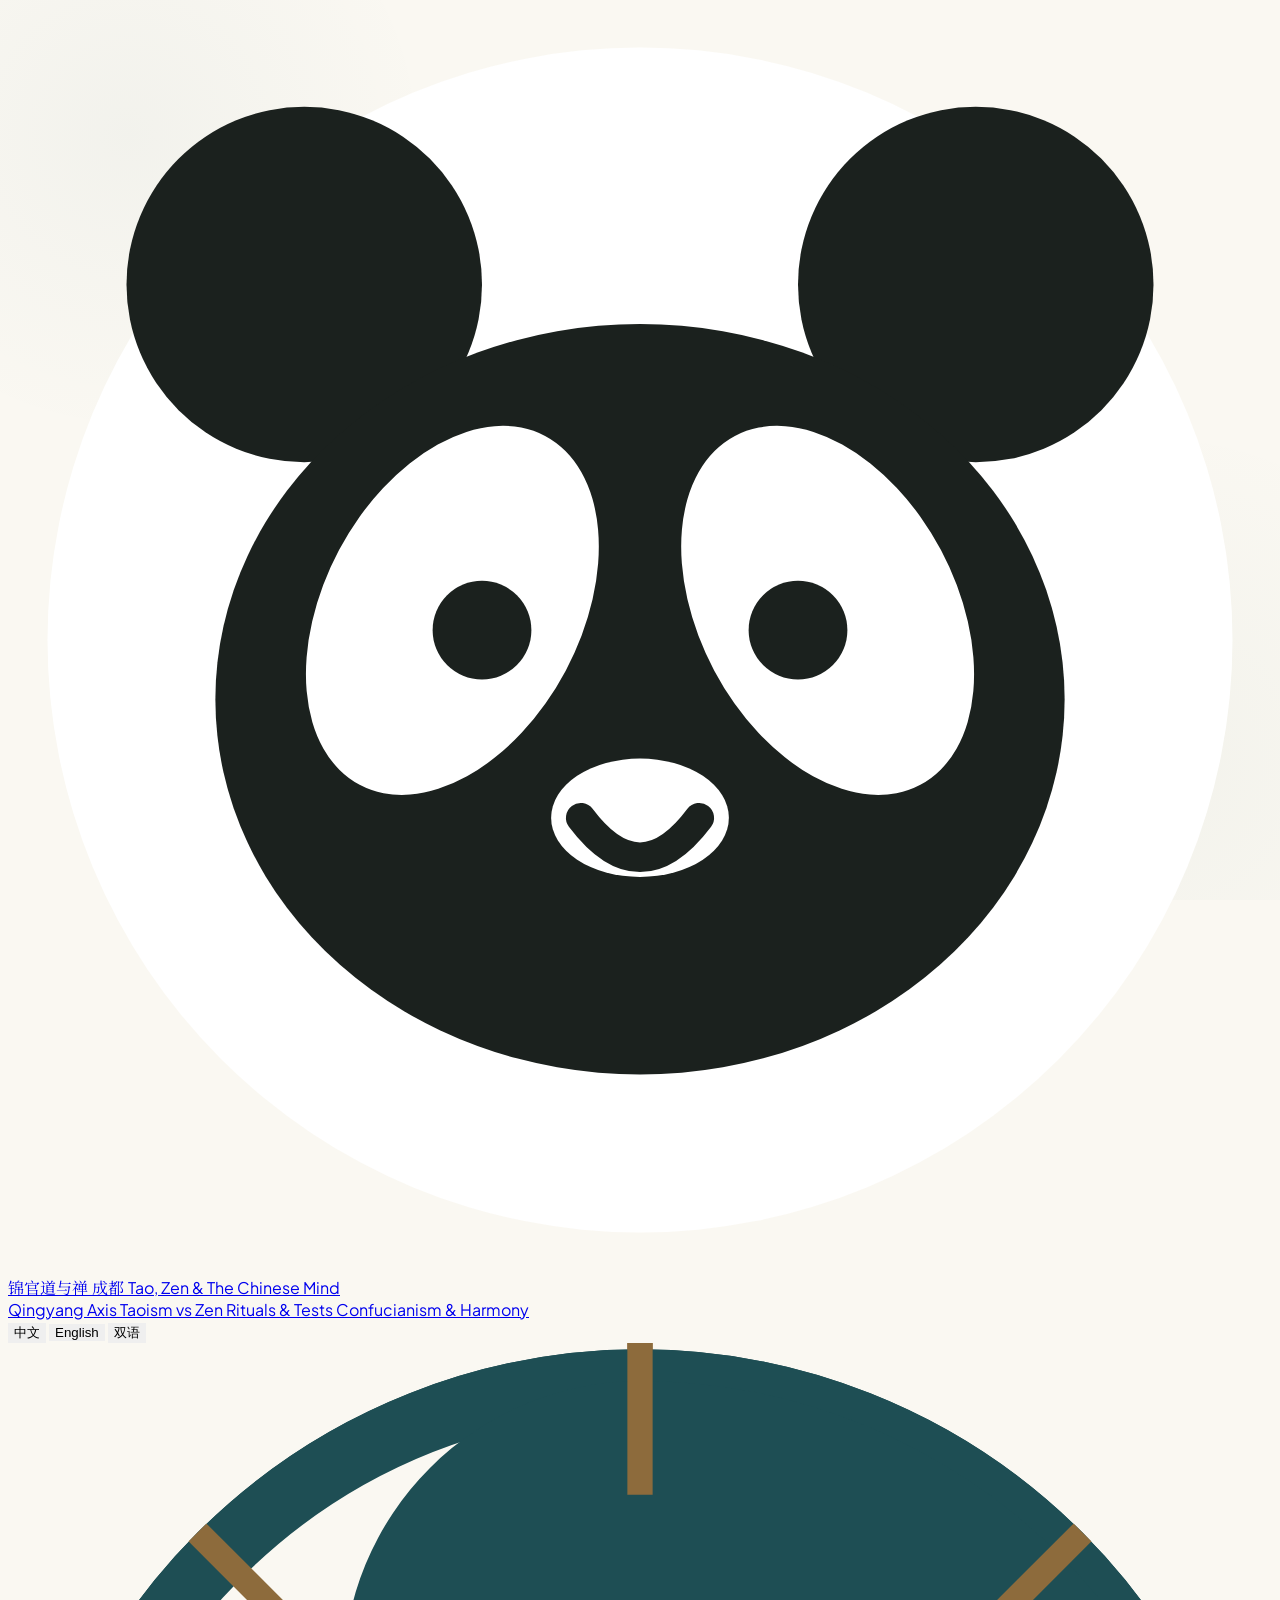
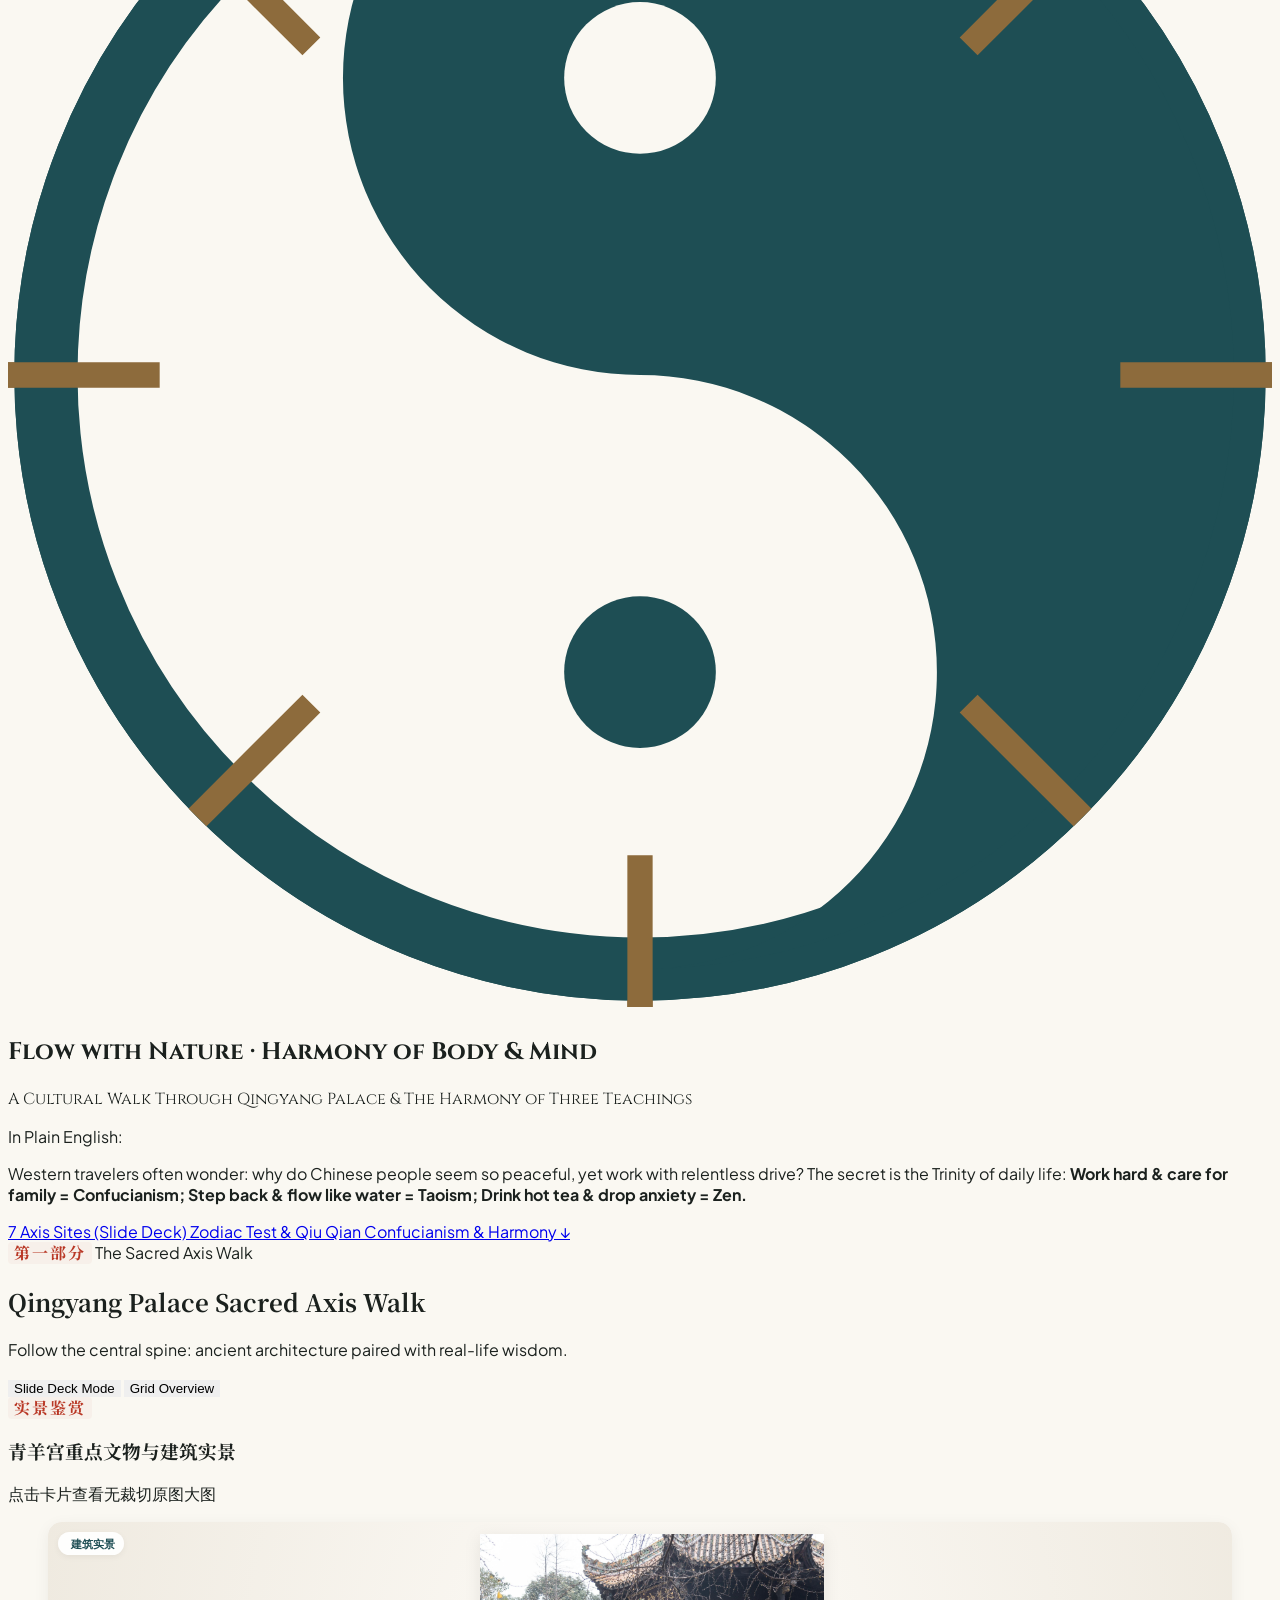
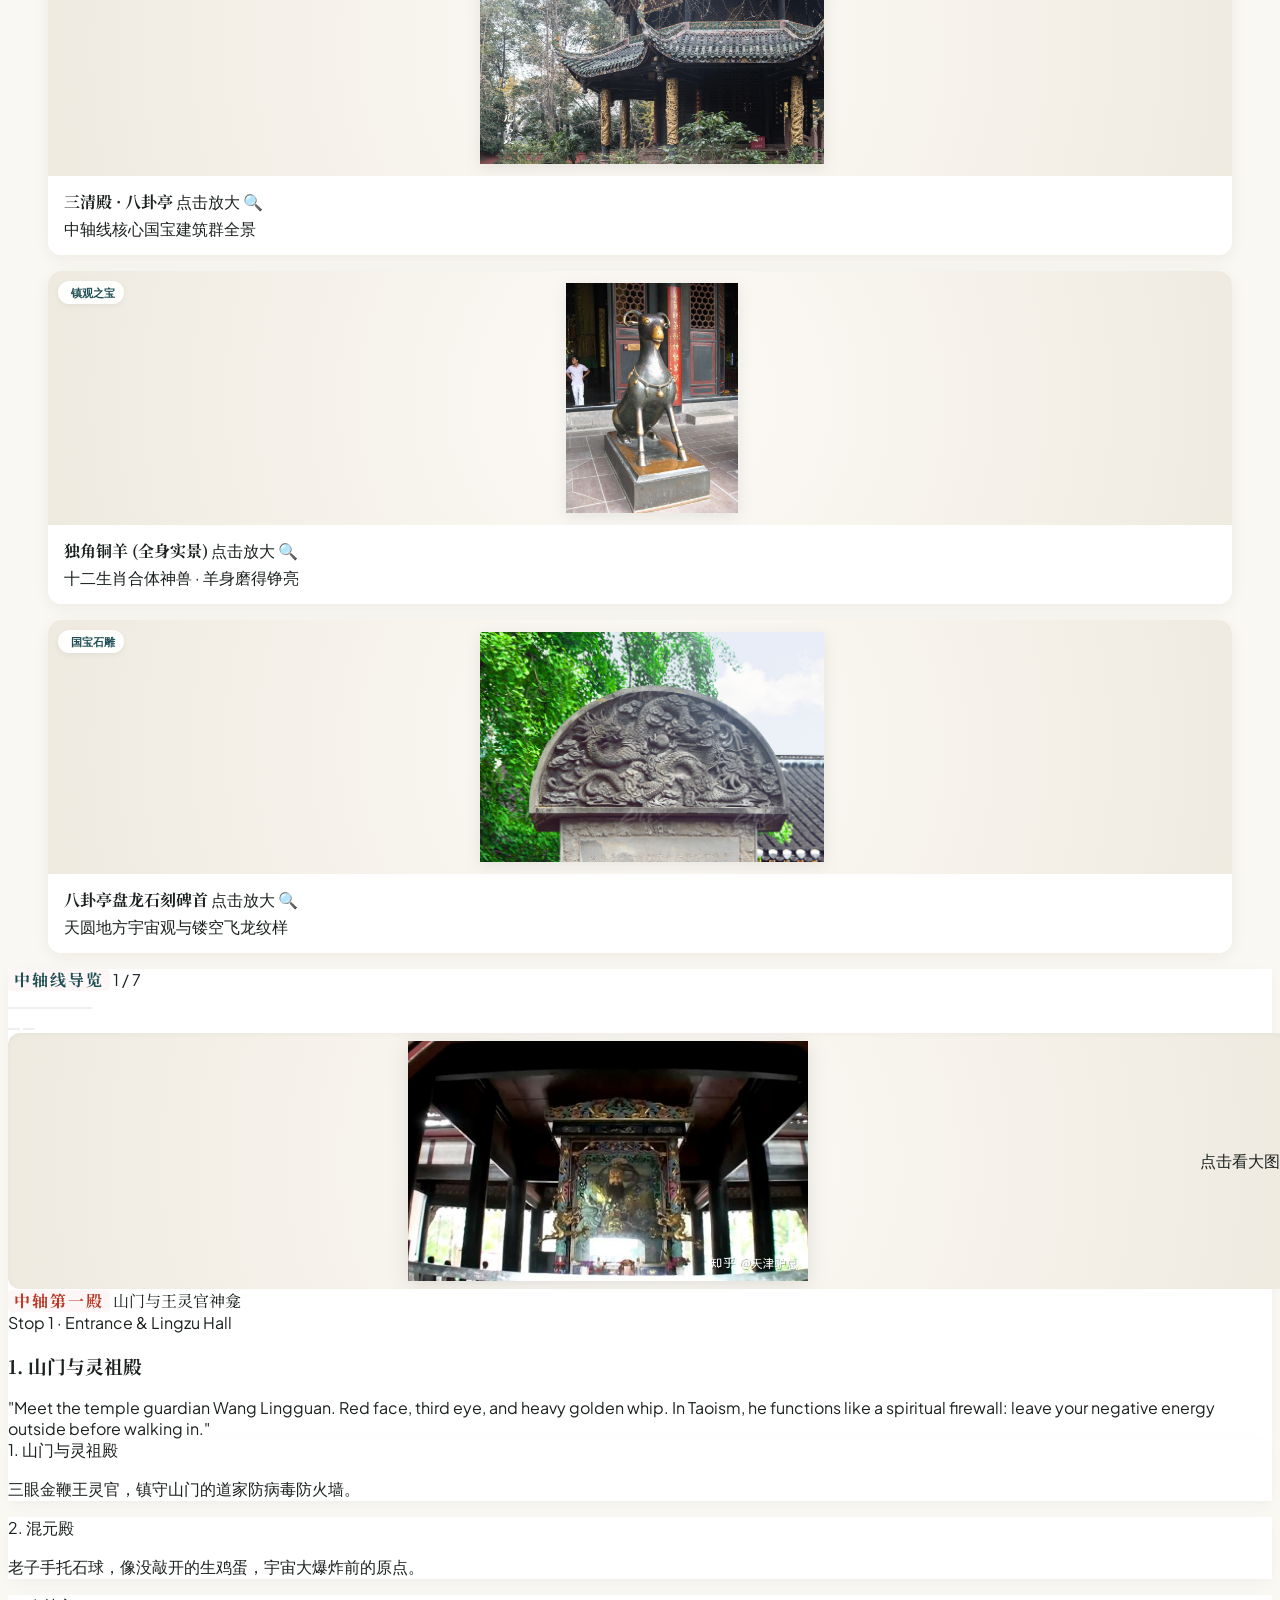
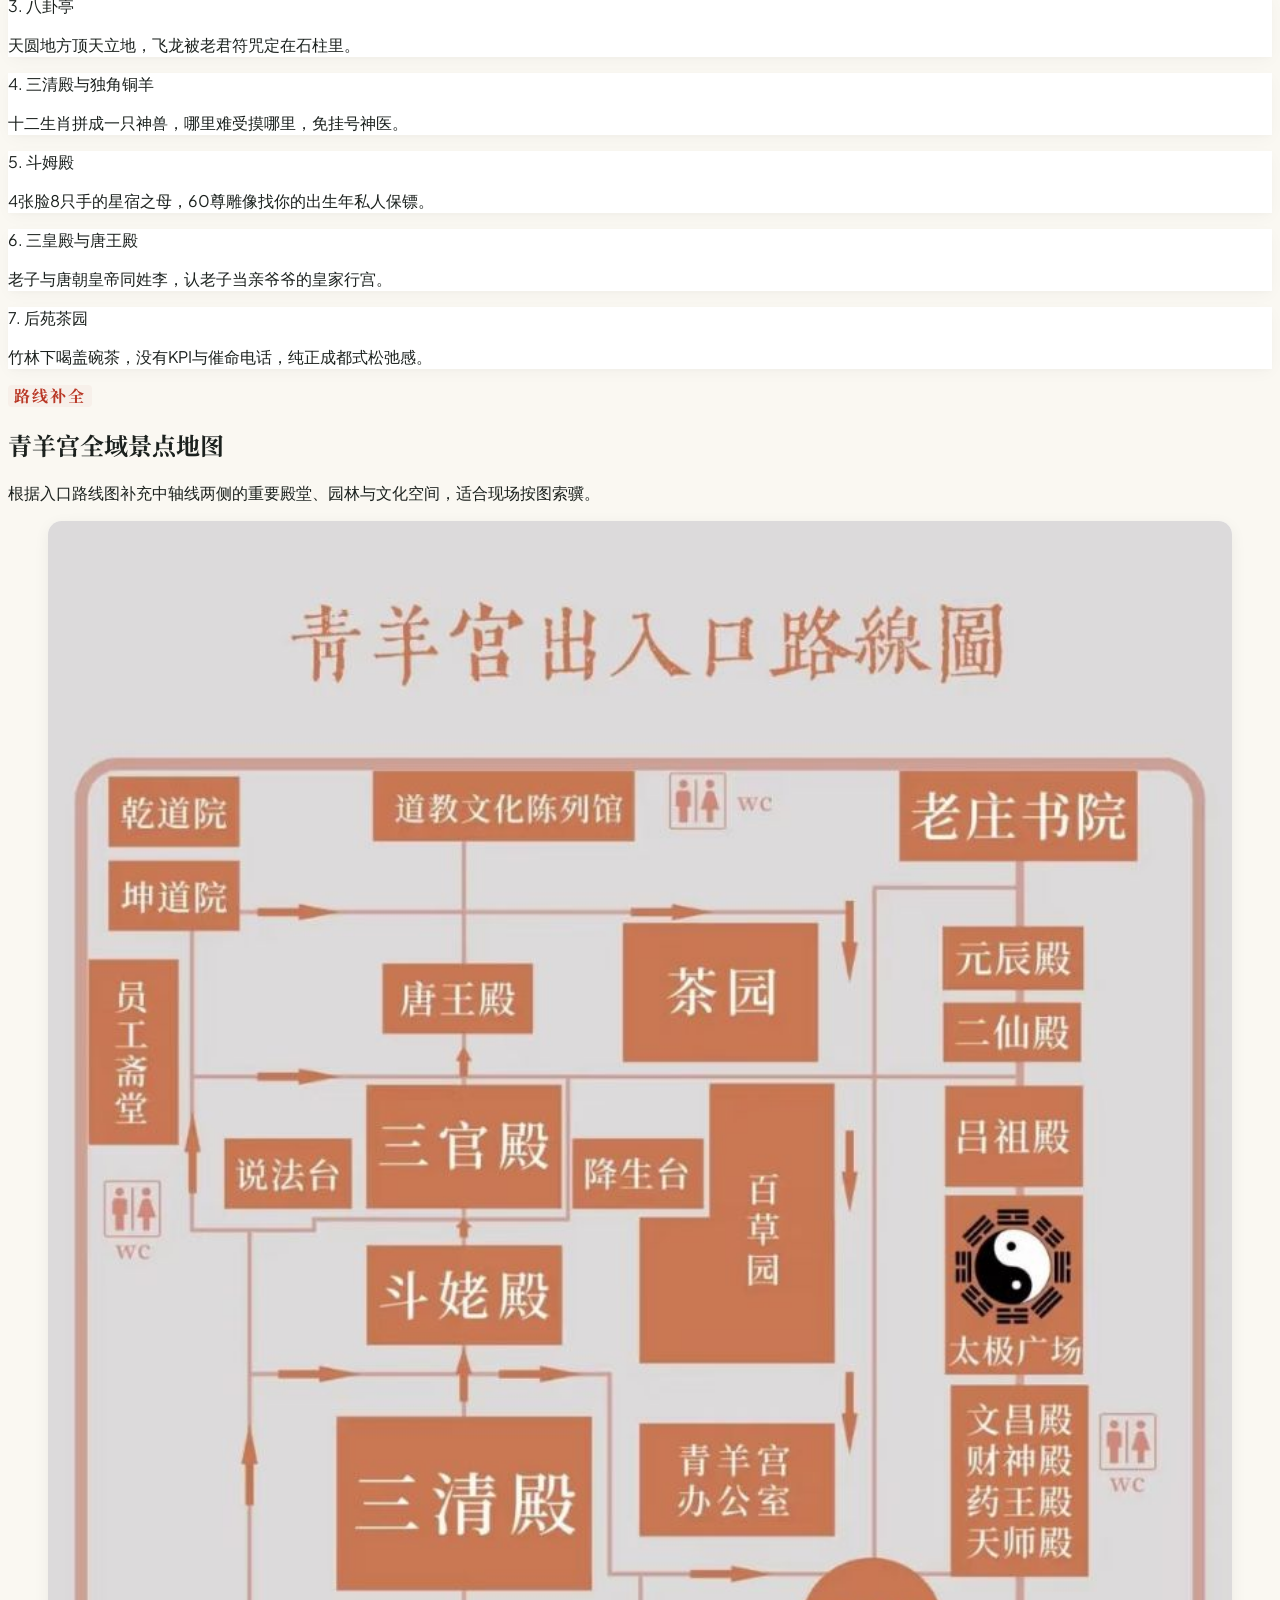
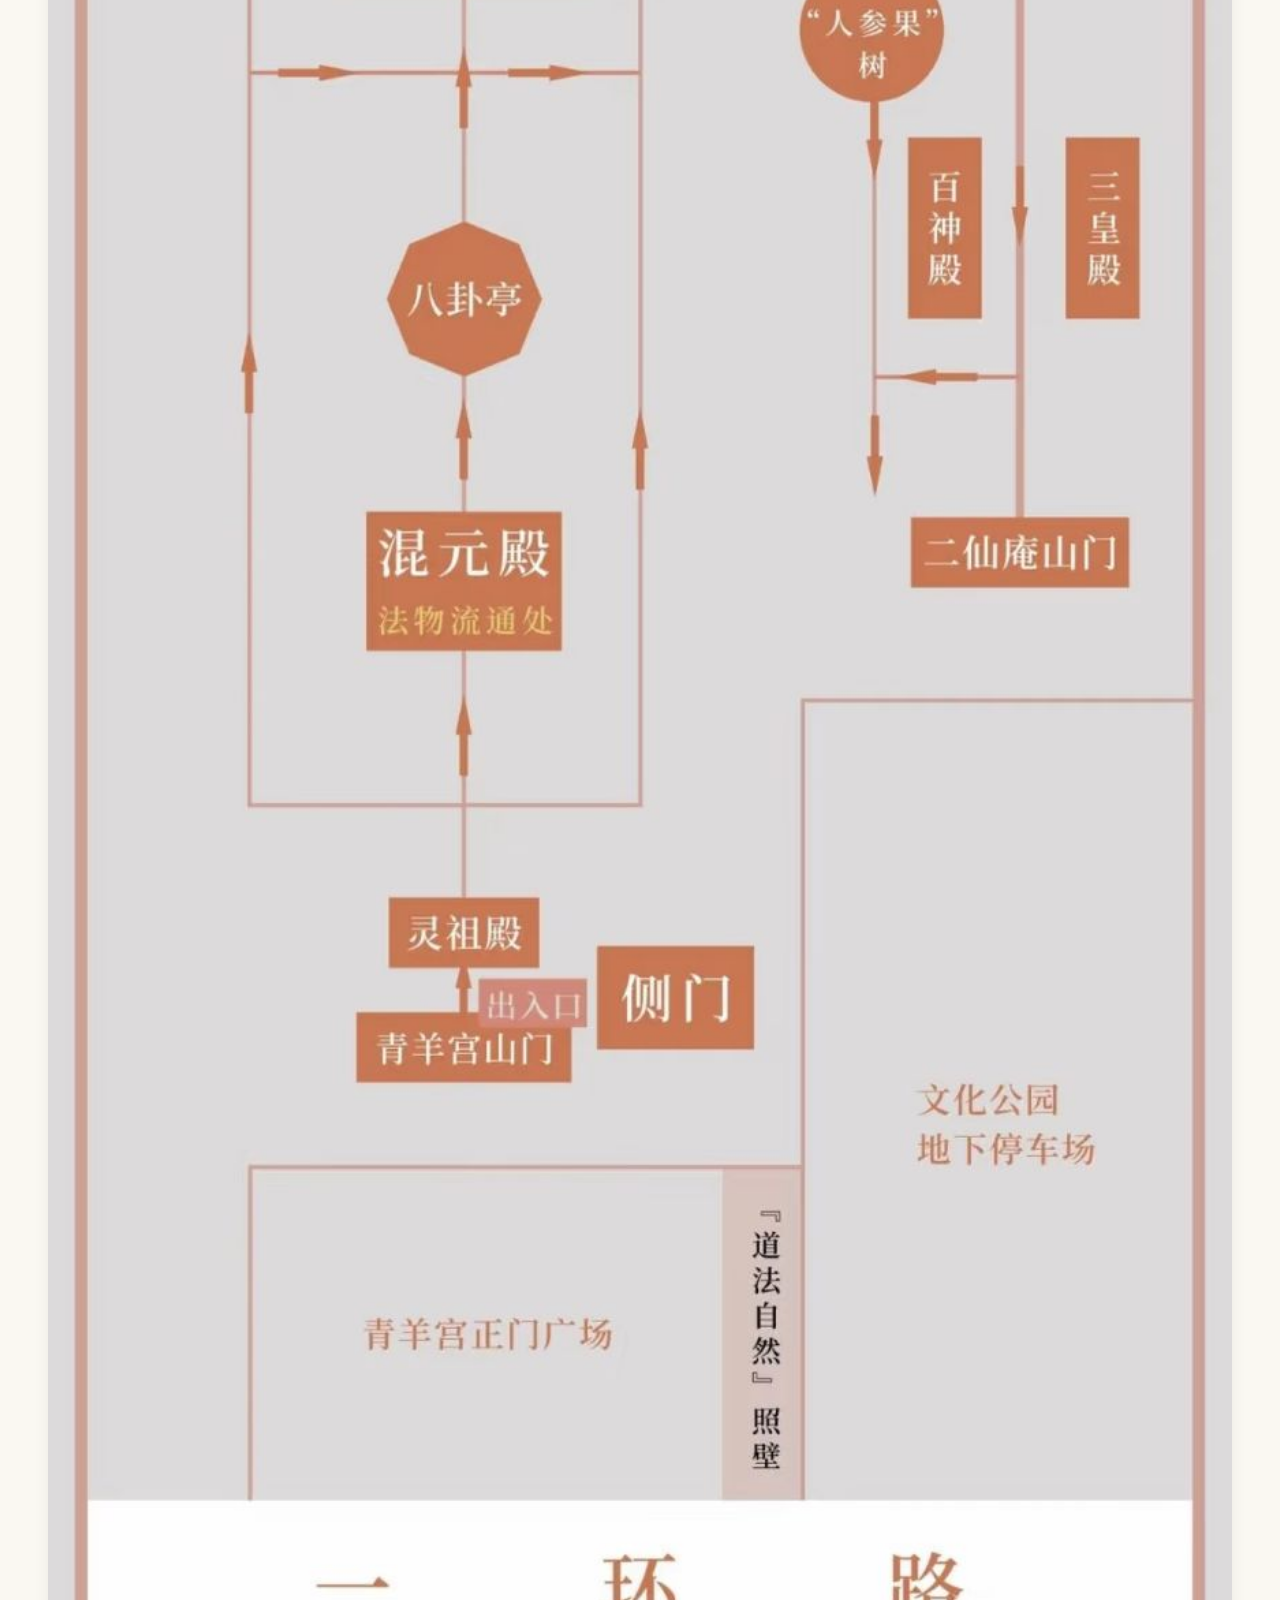
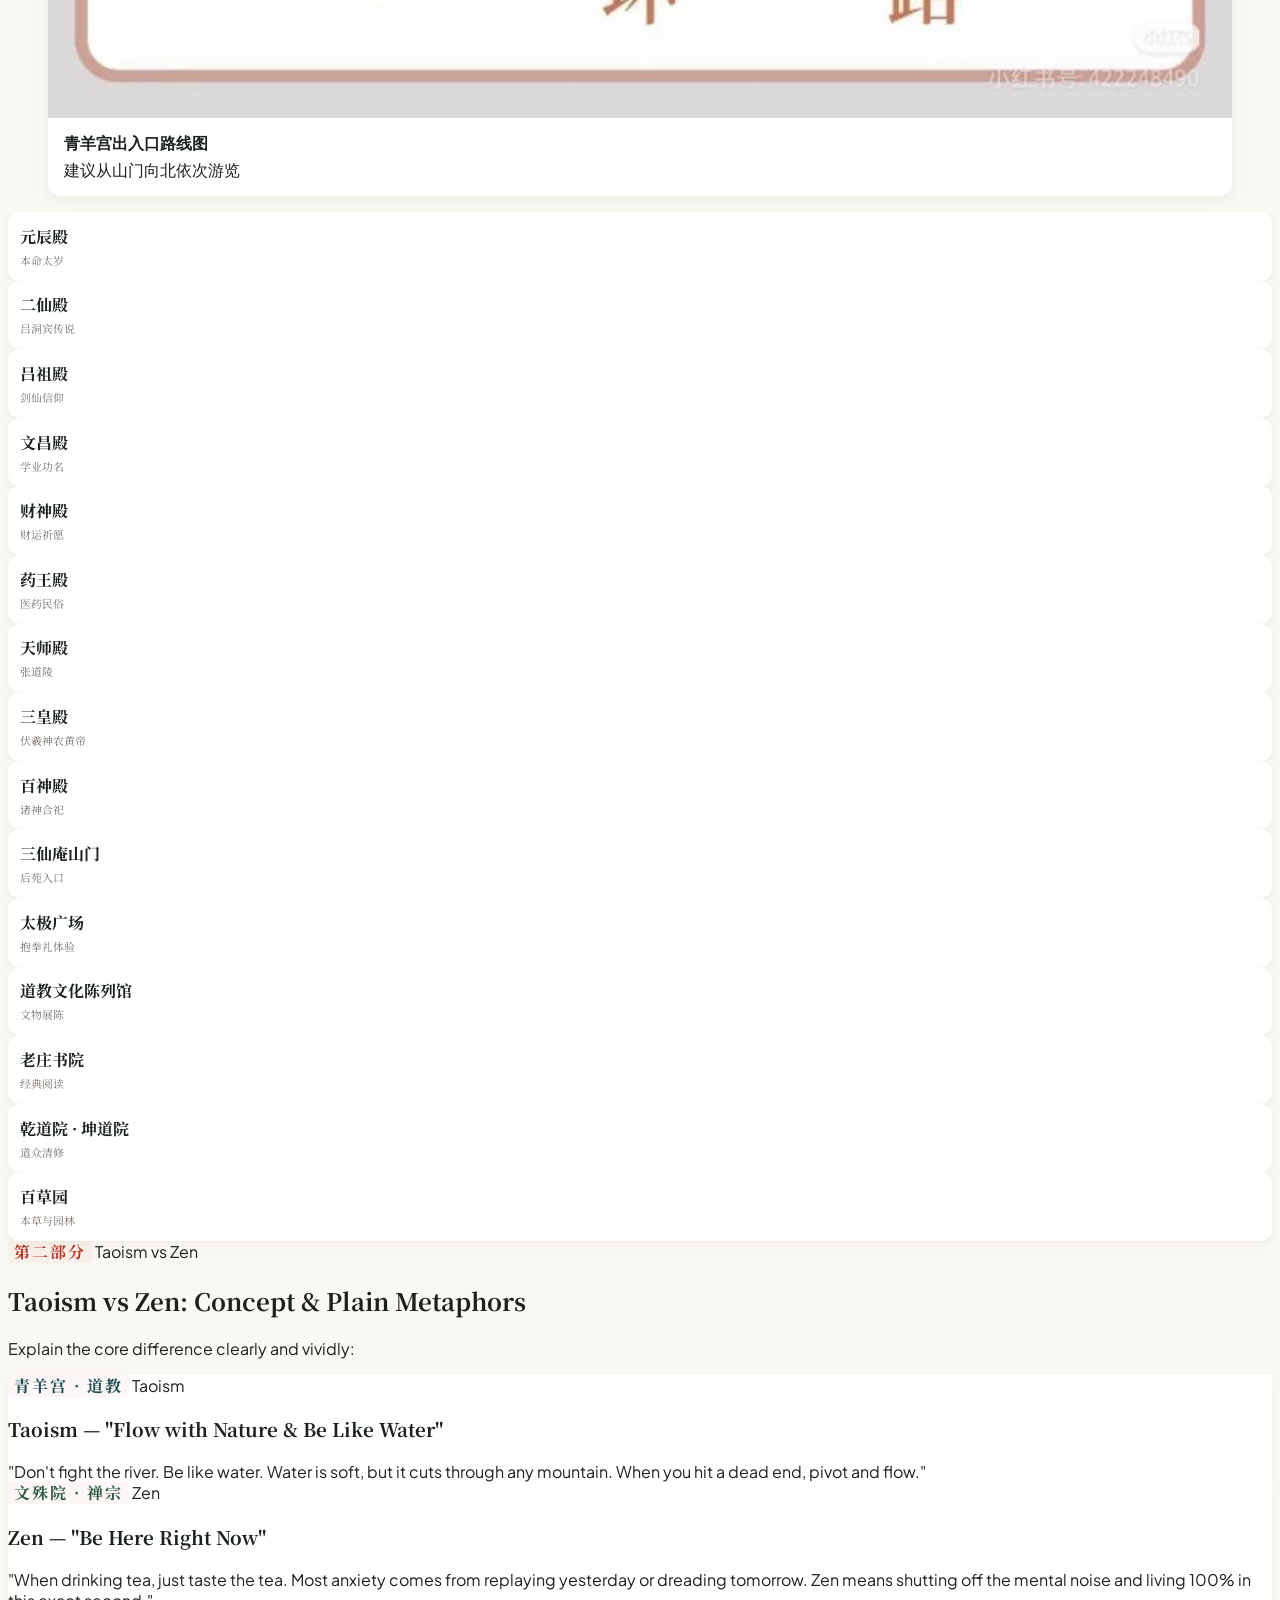
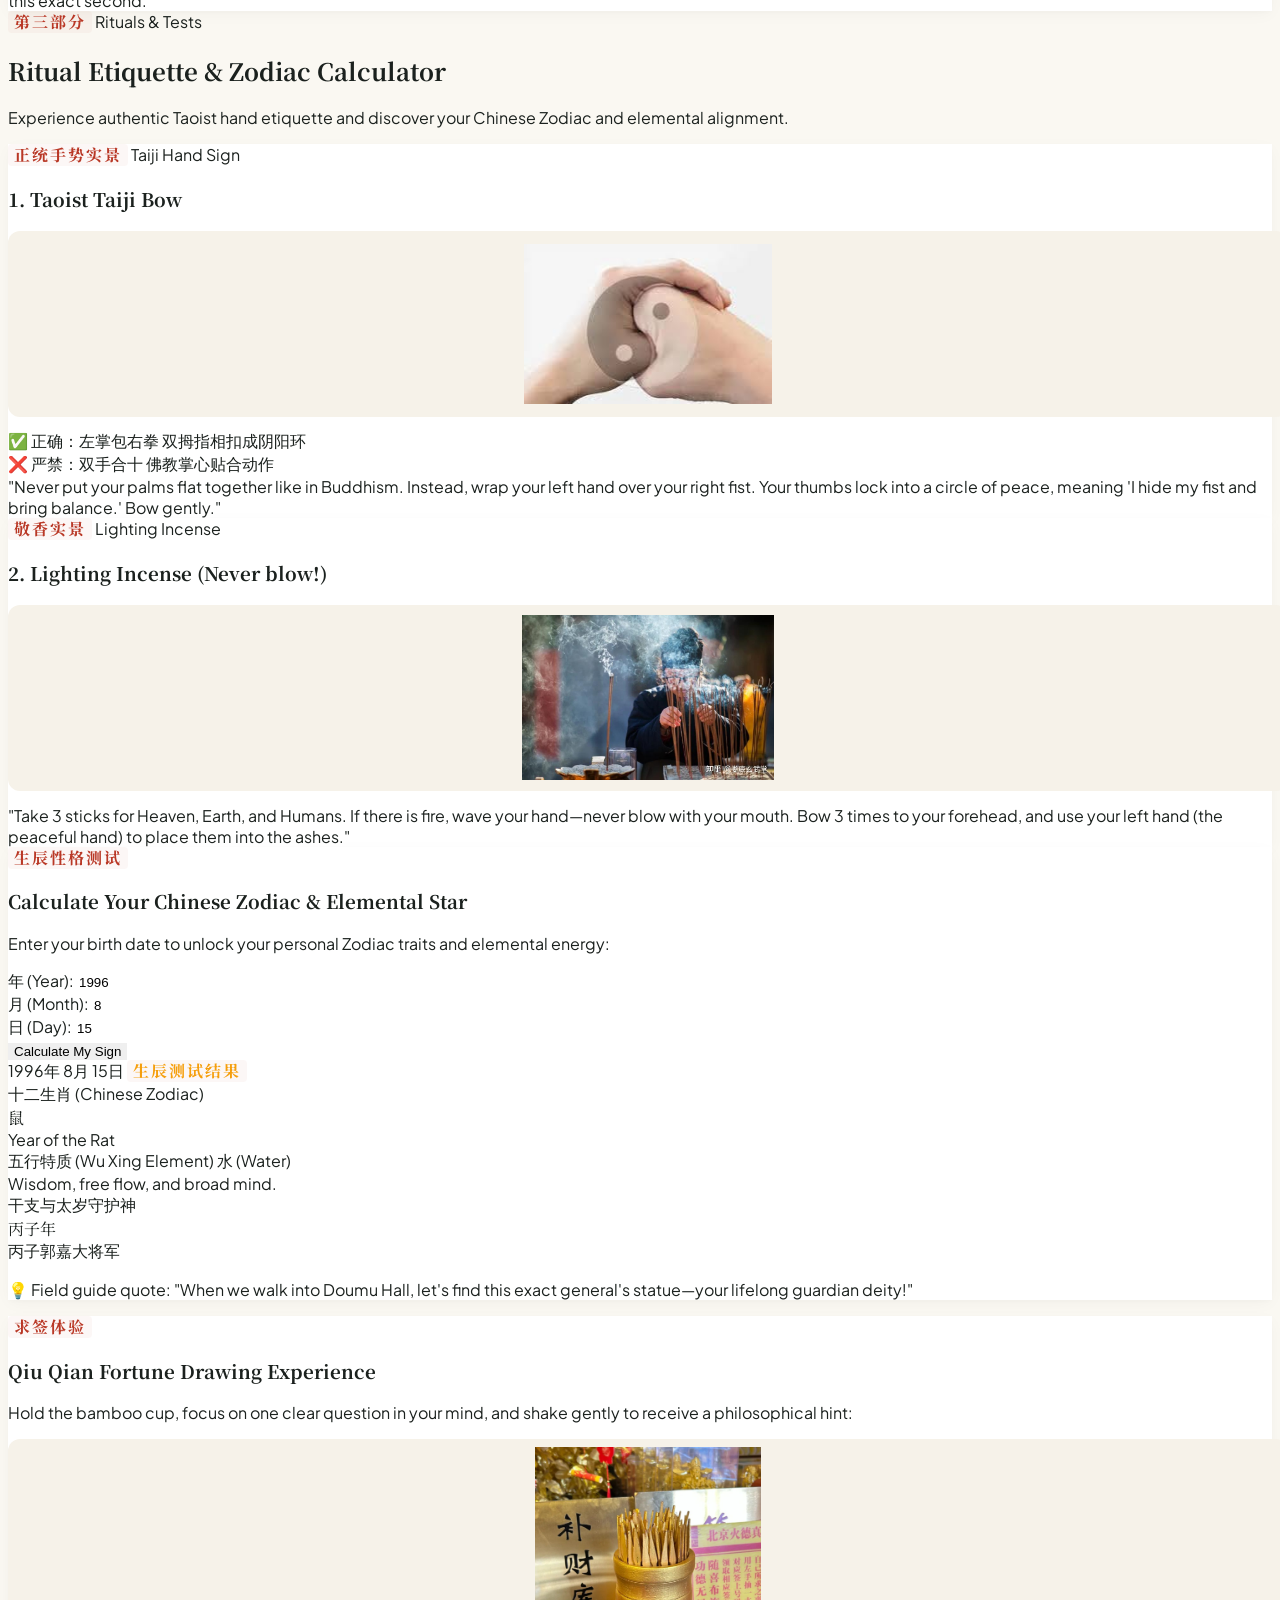
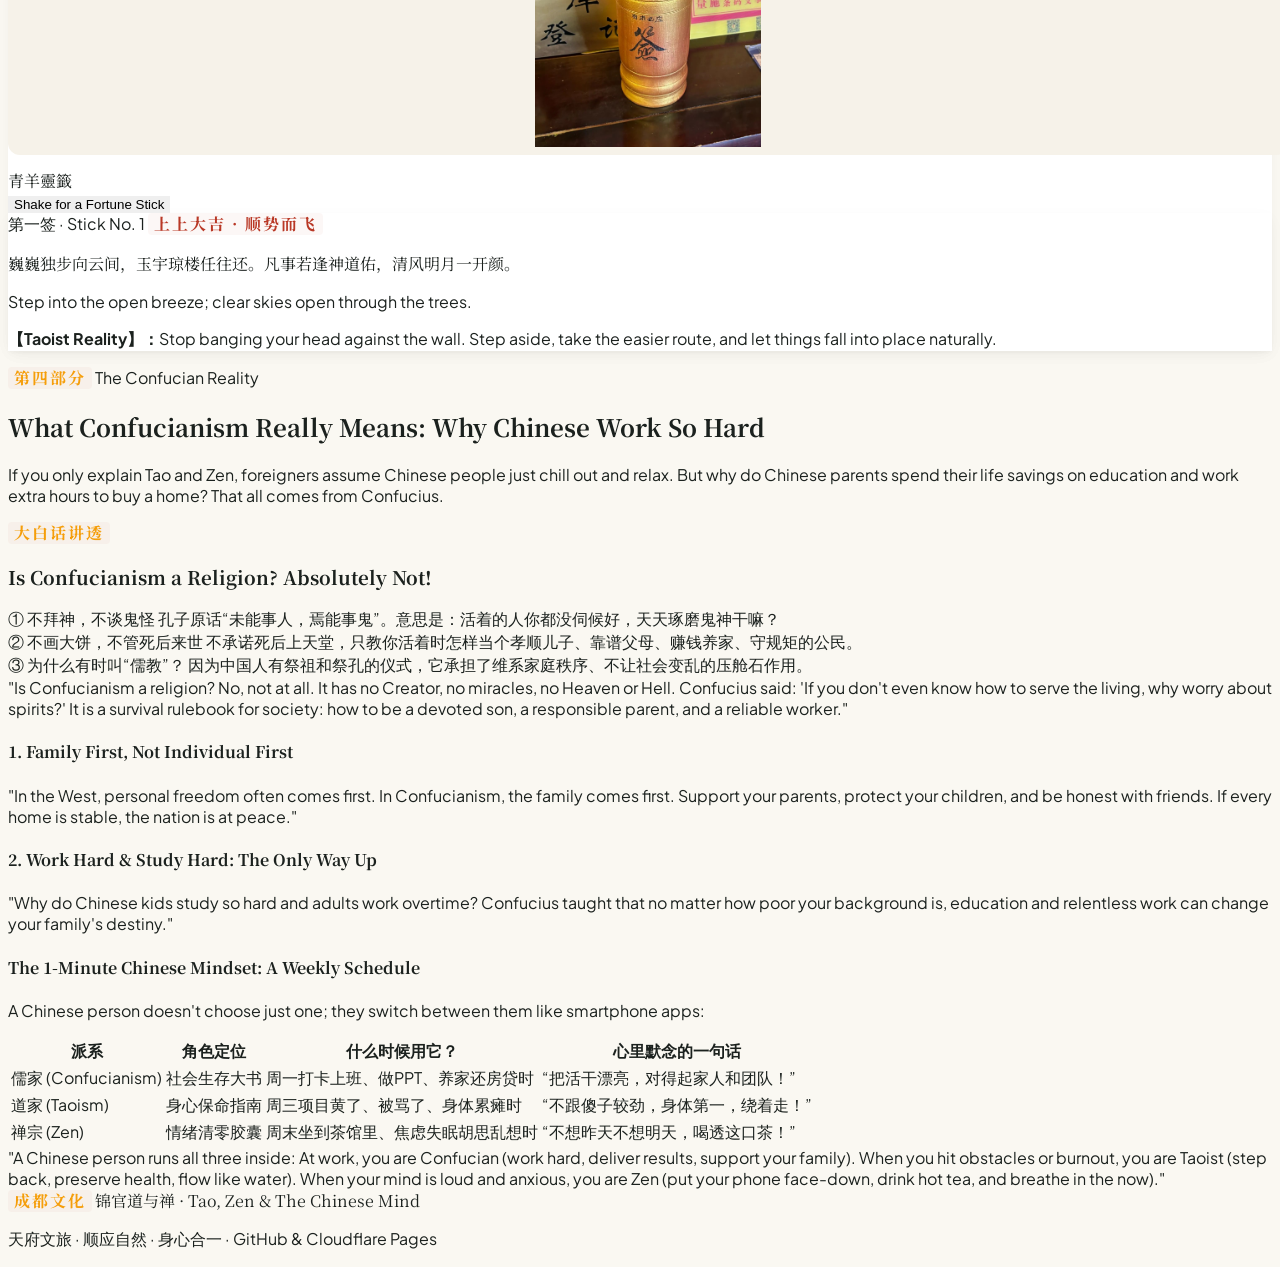
==== commit 61524edf: "feat: place extended landmarks inside axis guide" ====
--- a/index.html
+++ b/index.html
@@ -558,8 +558,7 @@
       </div>
     </div>
 
-  </section>
-
+  
   <!-- 路线补全：地图中的扩展景点 -->
   <section id="qingyang-extended" class="py-16 max-w-5xl mx-auto px-4 sm:px-6">
     <div class="flex items-center gap-2 mb-3"><span class="chinese-seal text-xs">路线补全</span><h2 class="font-serif-sc font-bold text-2xl text-slate-900">青羊宫全域景点地图</h2></div>
@@ -575,6 +574,7 @@
       </div>
     </div>
   </section>
+</section>
 
   <!-- 第二部分：道教与禅宗（Zen）极简对比 -->
   <section id="tao-vs-zen" class="py-16 bg-stone-100/70 border-y border-stone-200">
@@ -1029,3 +1029,5 @@
 </html>
 
 
+
+
--- a/style.css
+++ b/style.css
@@ -297,3 +297,7 @@
 .panda-logo{background:url('./assets/images/panda-logo.svg') center/contain no-repeat;border:0!important}.panda-logo svg{display:none}.panda-logo:before{content:none} .border,.border-2,.border-l-2,.border-l-4,.border-b,.border-y,.border-stone-100,.border-stone-200,.border-stone-300,.border-amber-200,.border-amber-300,.border-emerald-600,.border-red-400,.border-tao,.border-cinnabar{border-color:transparent!important} .card-paper,.photo-card,.spot-chip{border:0!important} .slide-photo{border:0!important} @media(max-width:640px){.slide-photo{height:145px}.photo-card img{height:145px}.card-paper{padding:1rem!important}.qingyang-photo-strip{gap:.65rem}.spot-chip{padding:.6rem .5rem;font-size:.78rem}.spot-chip small{font-size:.62rem}h1{font-size:2rem!important}section{padding-top:2.5rem!important;padding-bottom:2.5rem!important}}
 
 .animate-spin-slow{background:url('./assets/images/bagua-spin.svg') center/contain no-repeat}.animate-spin-slow>*{visibility:hidden}
+.hard-no-borders,[class*="border"]{border-width:0!important;border-color:transparent!important}
+*,*::before,*::after{border-style:none!important;border-width:0!important}
+.animate-spin-slow{animation:spin 18s linear infinite!important;visibility:visible!important}
+@keyframes spin{to{transform:rotate(360deg)}}
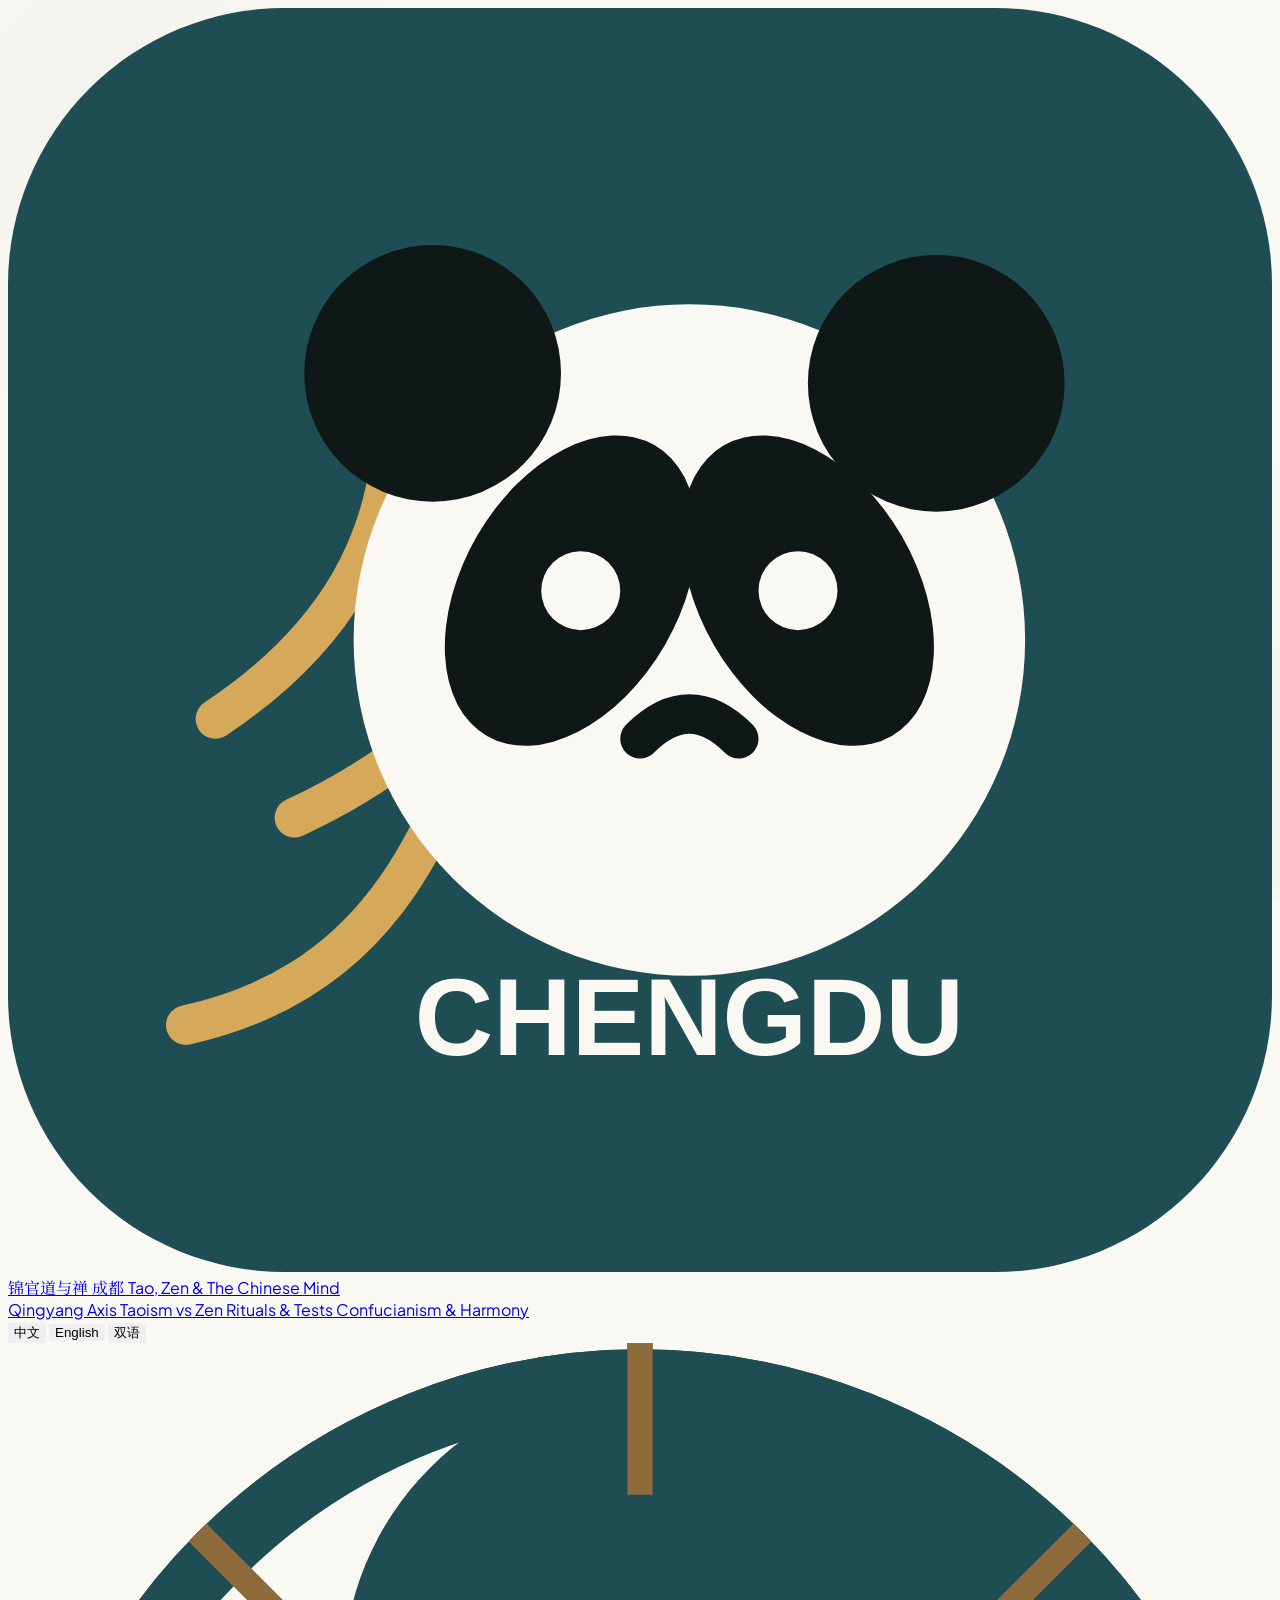
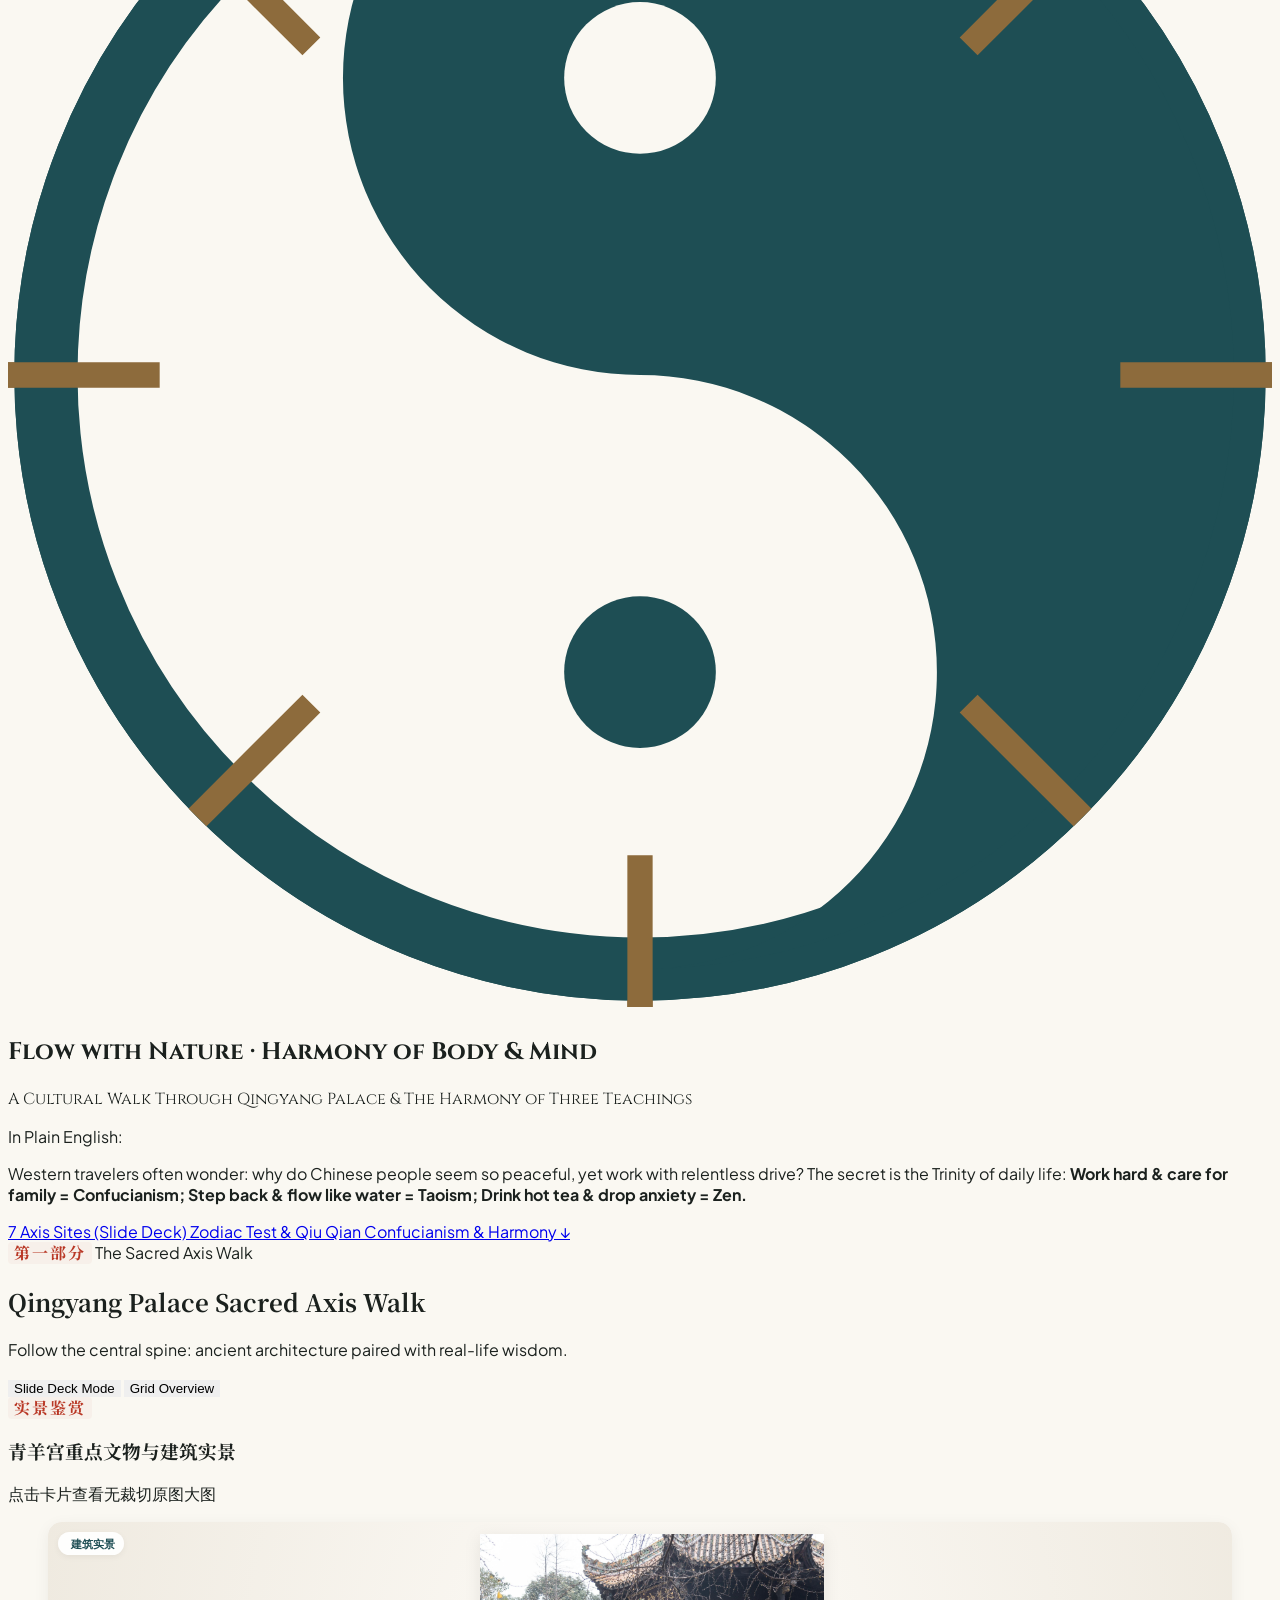
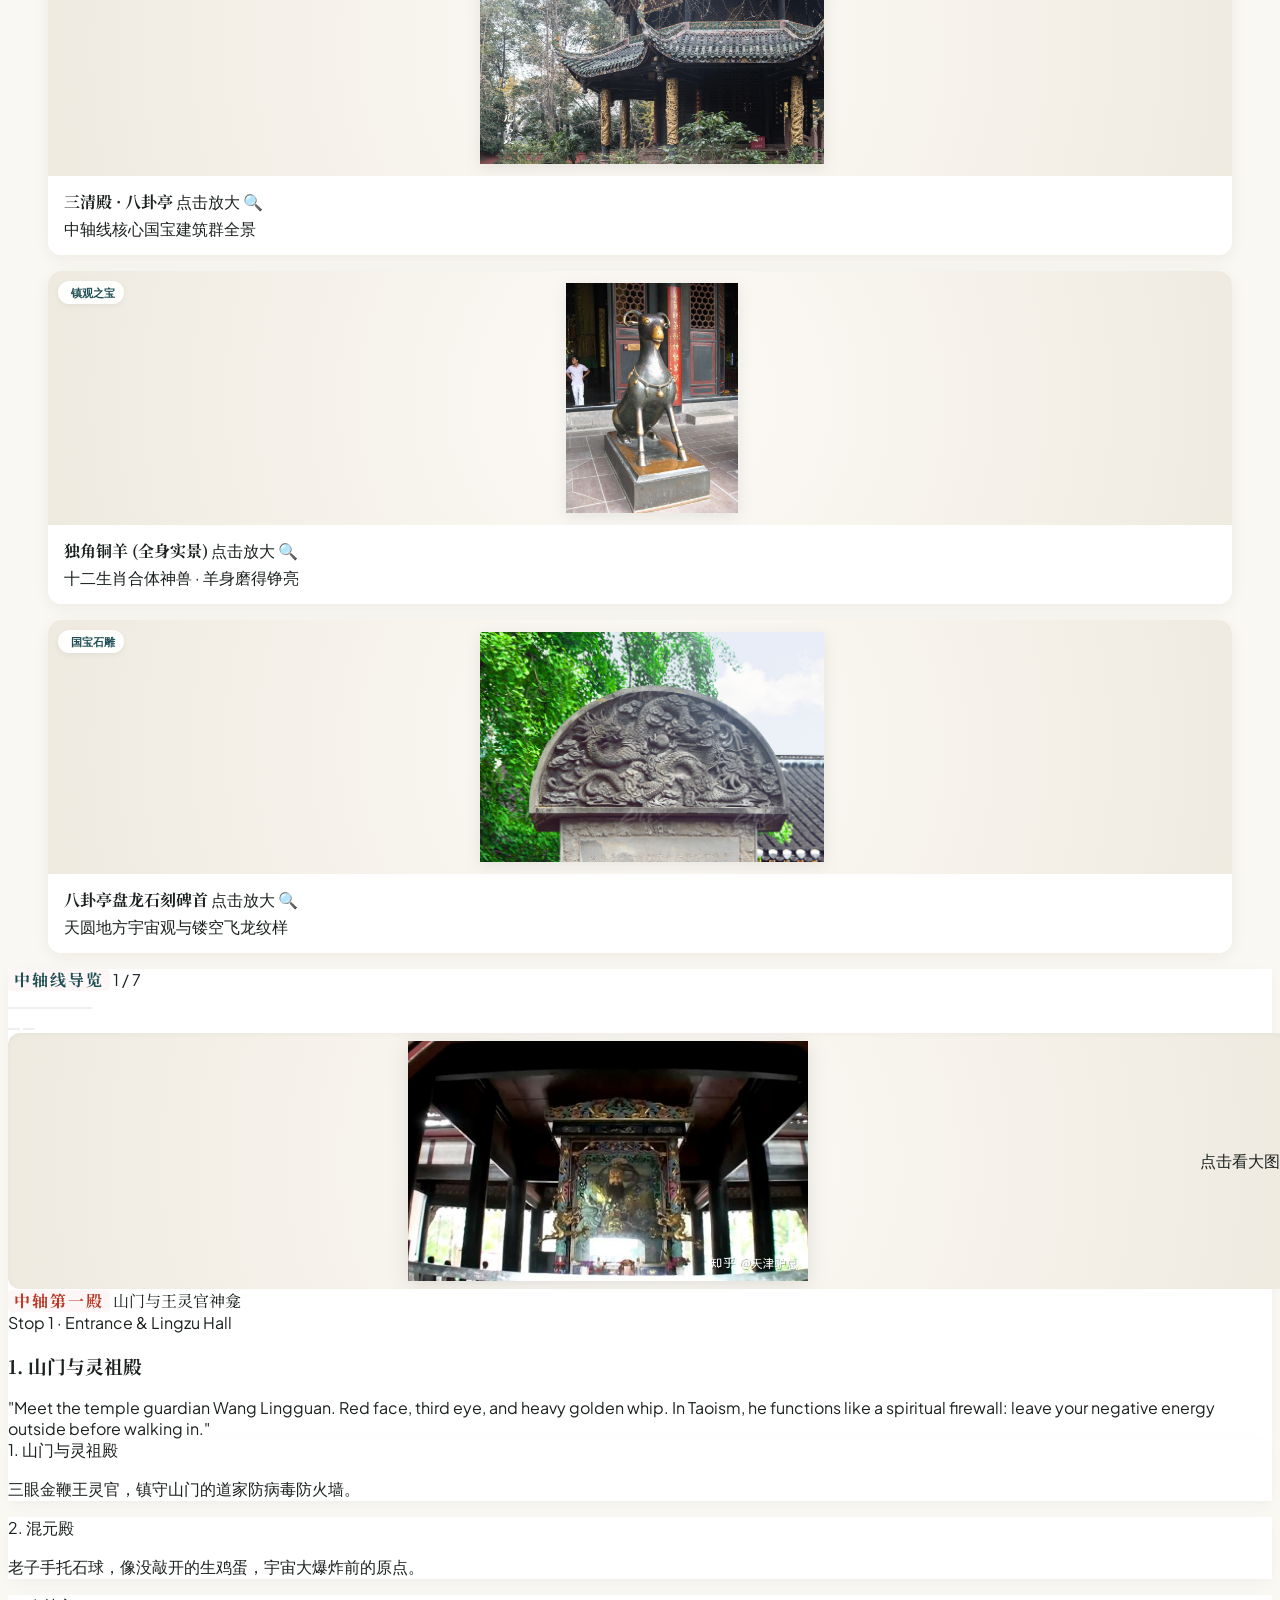
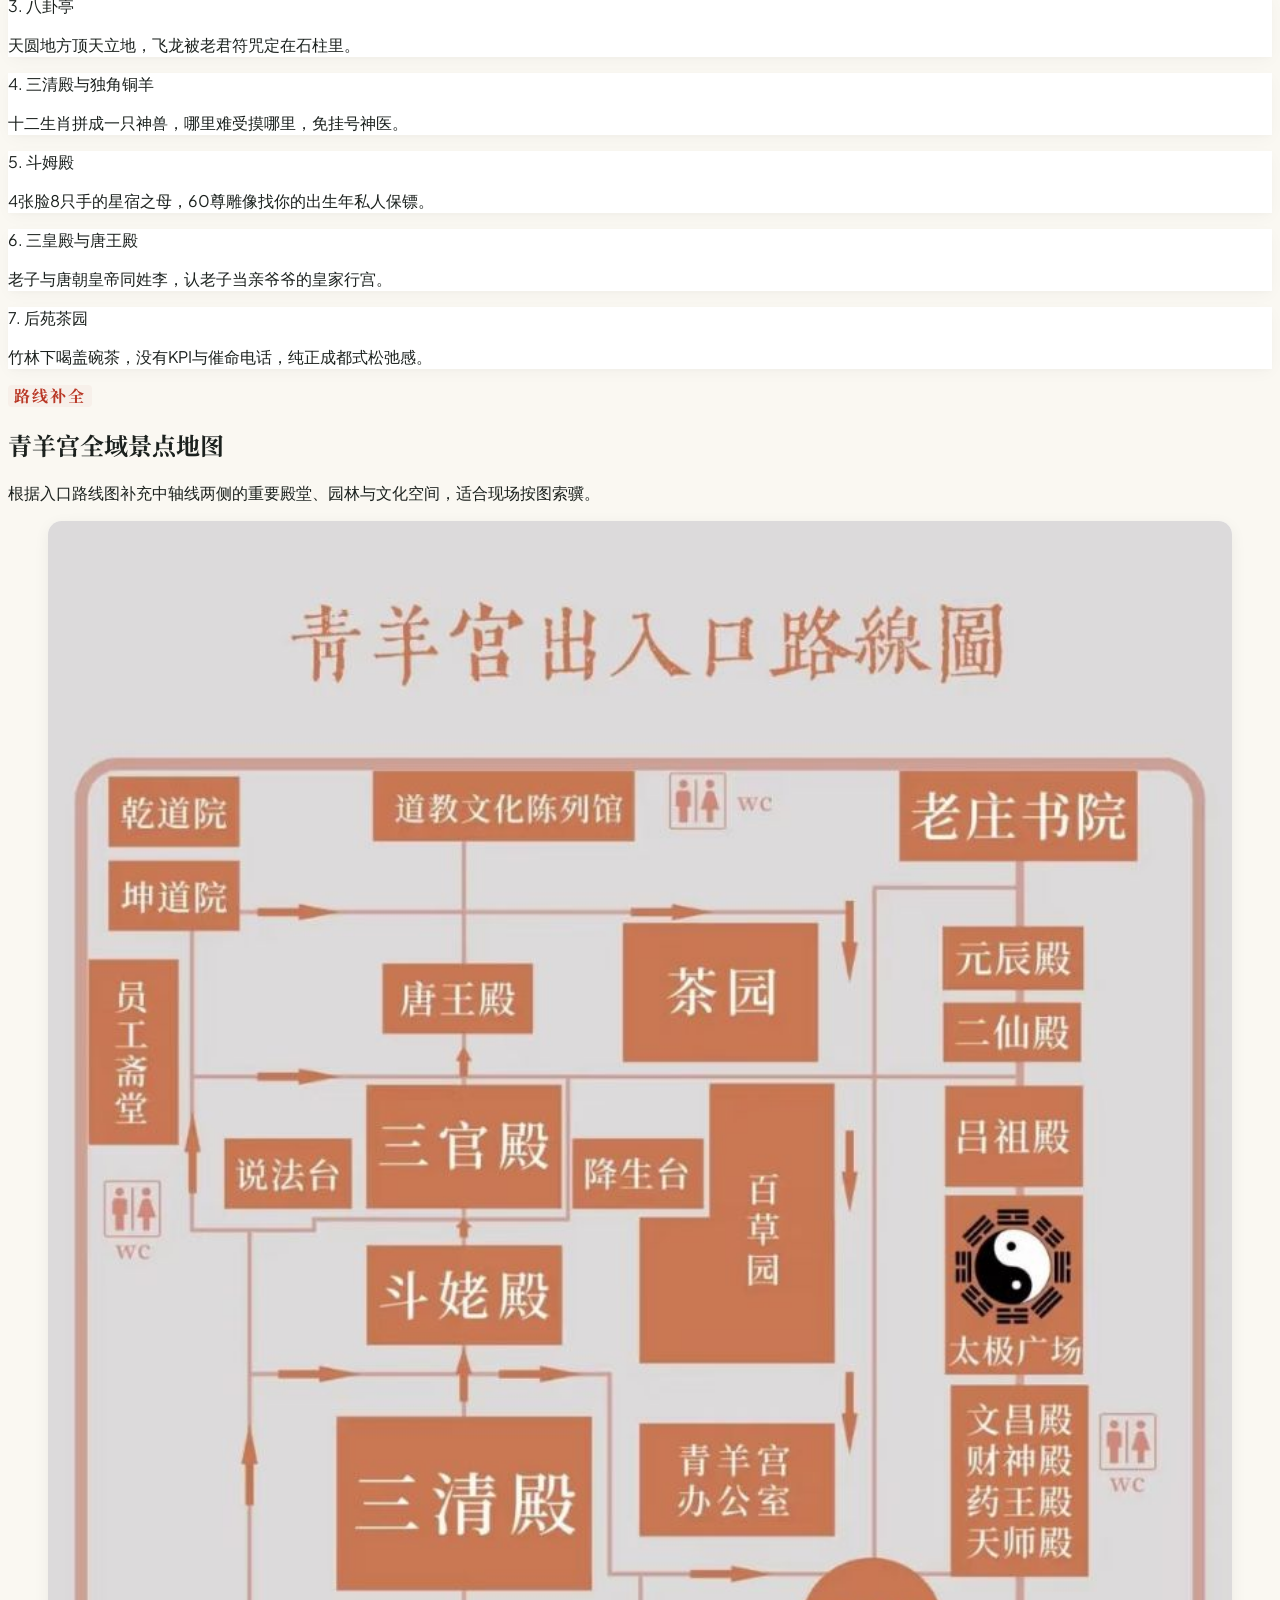
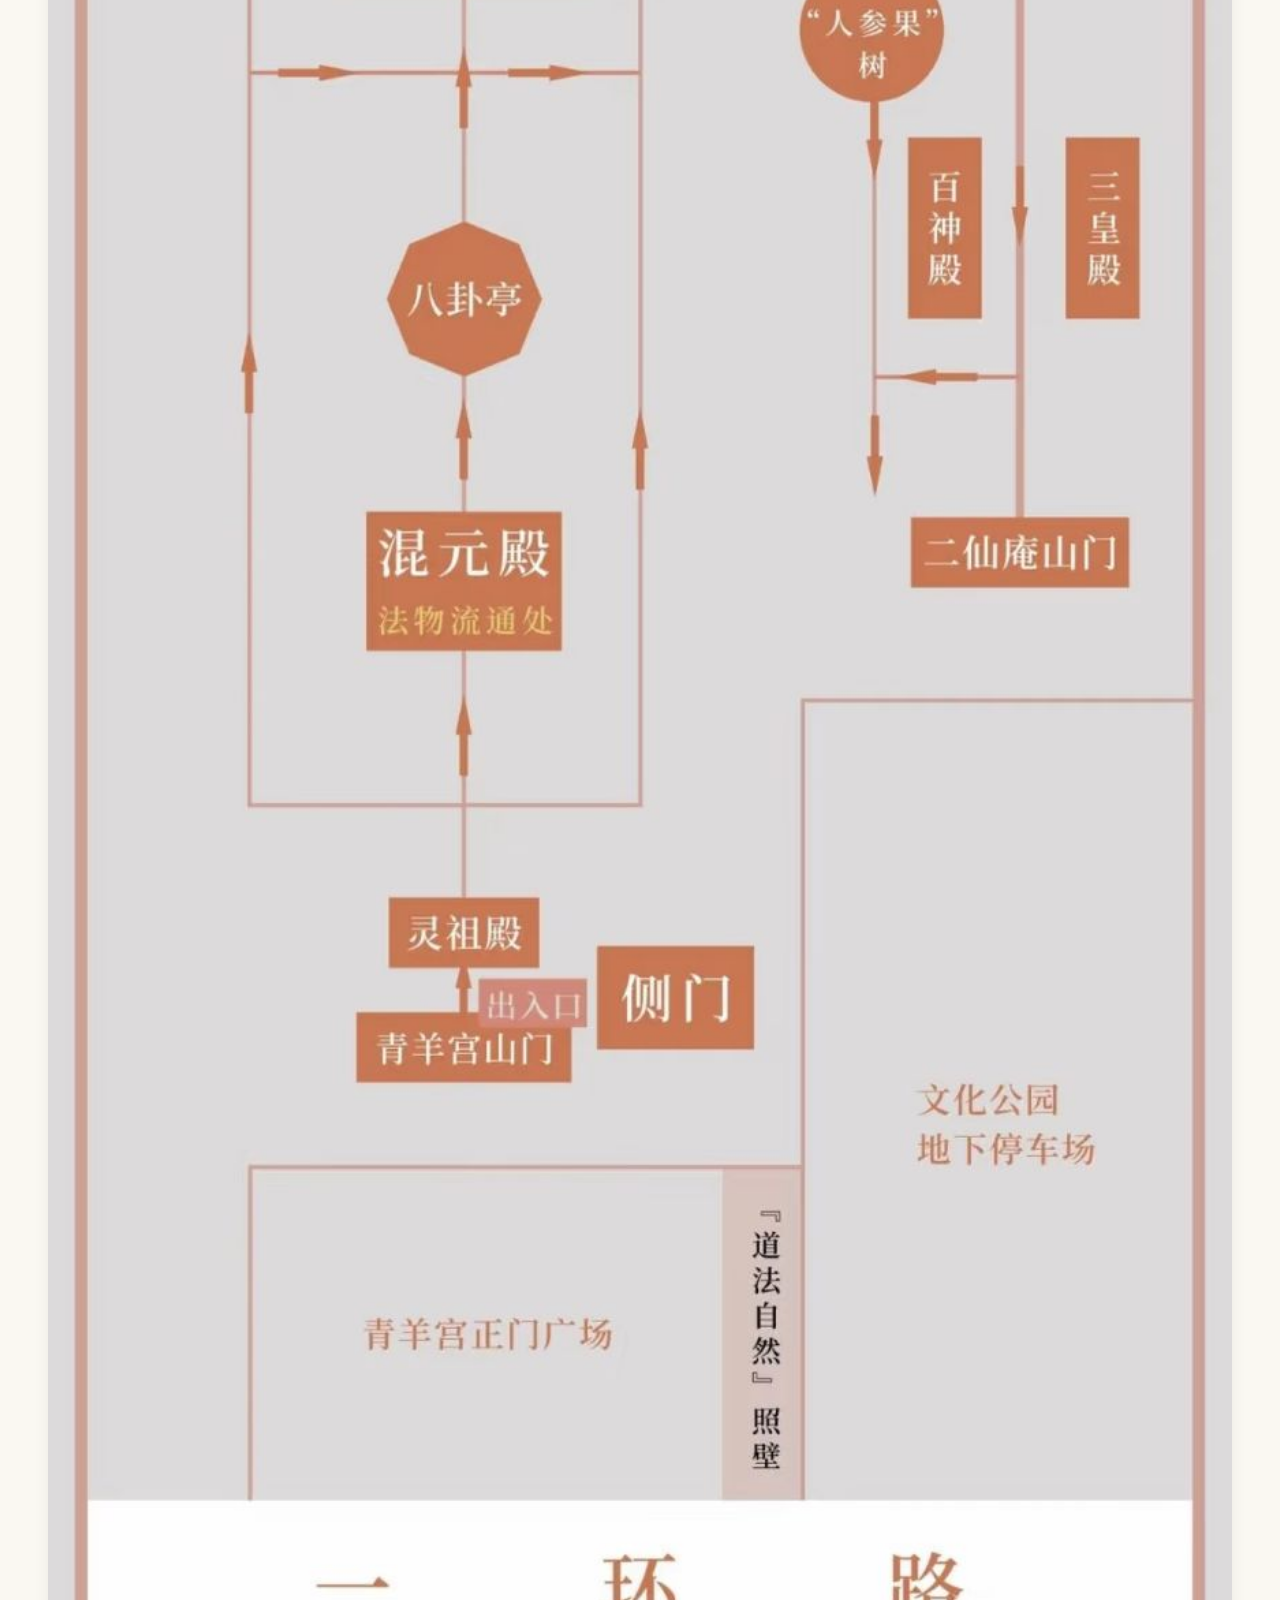
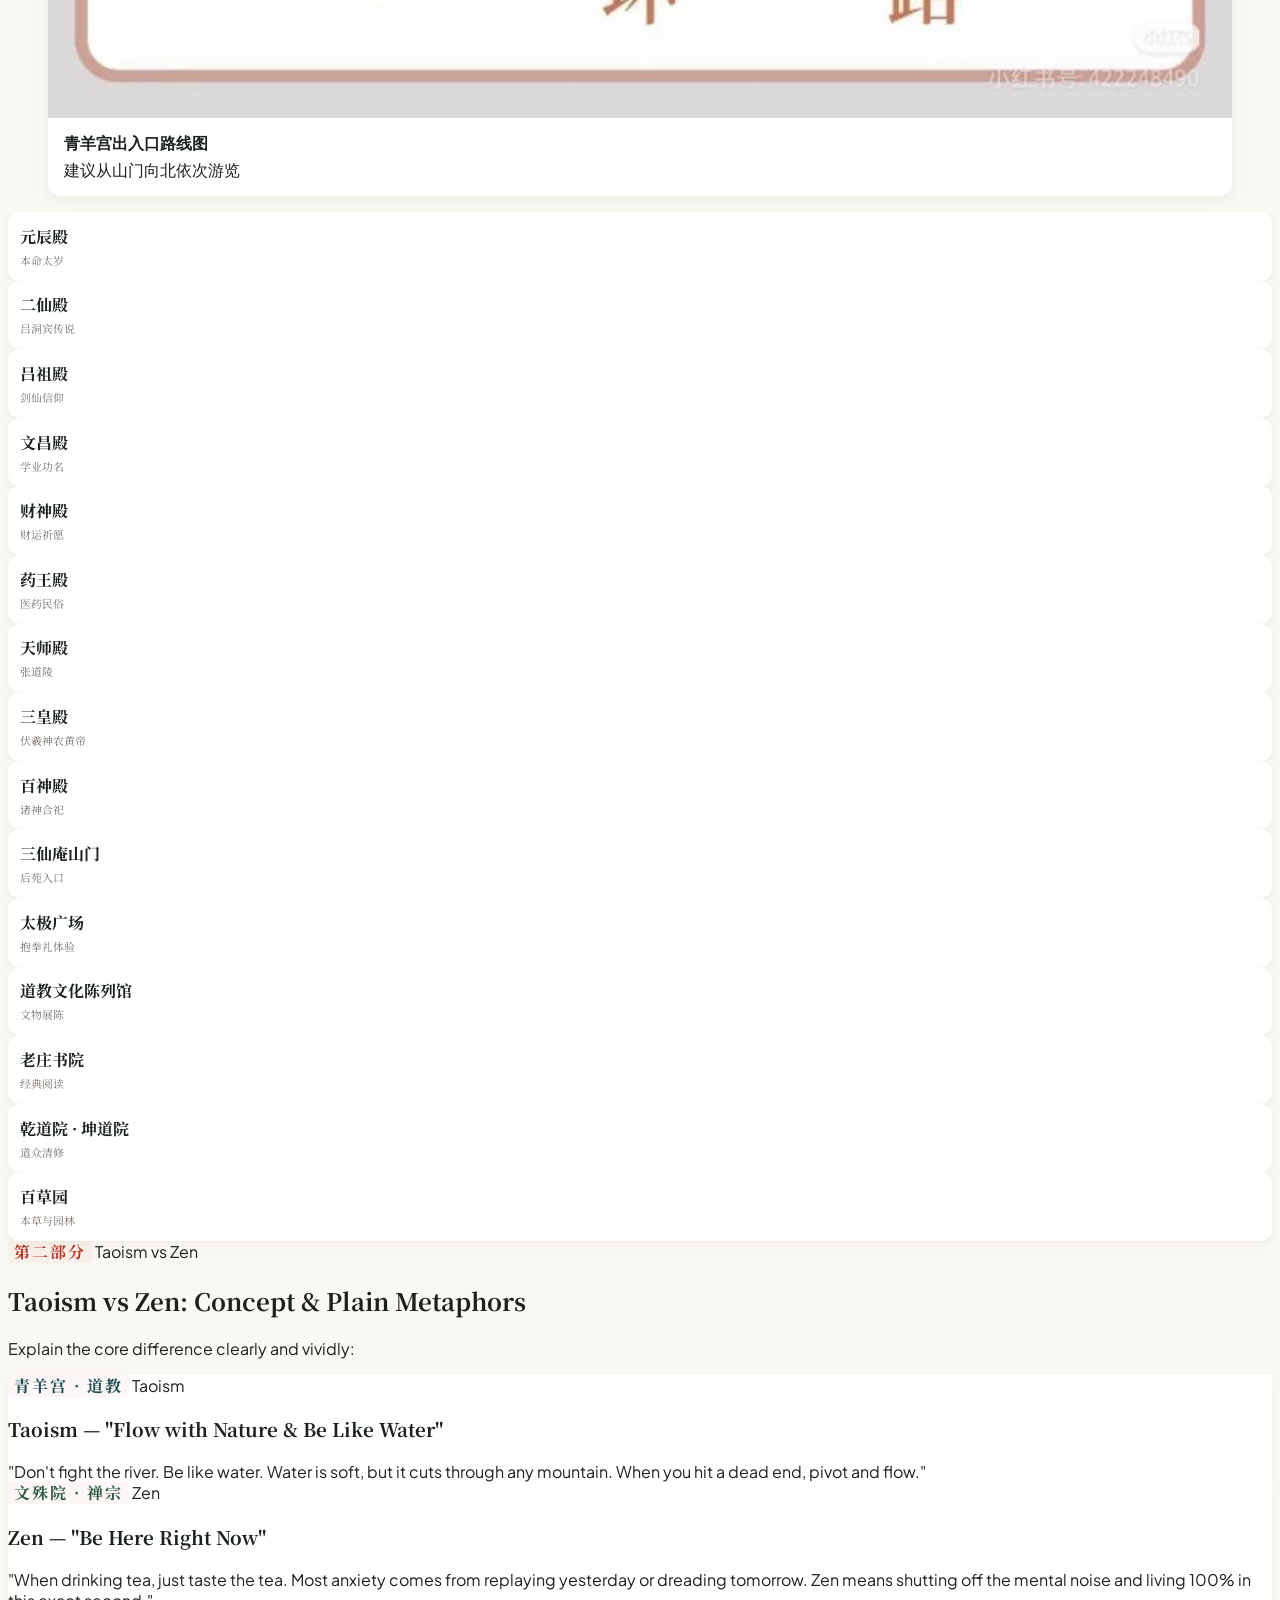
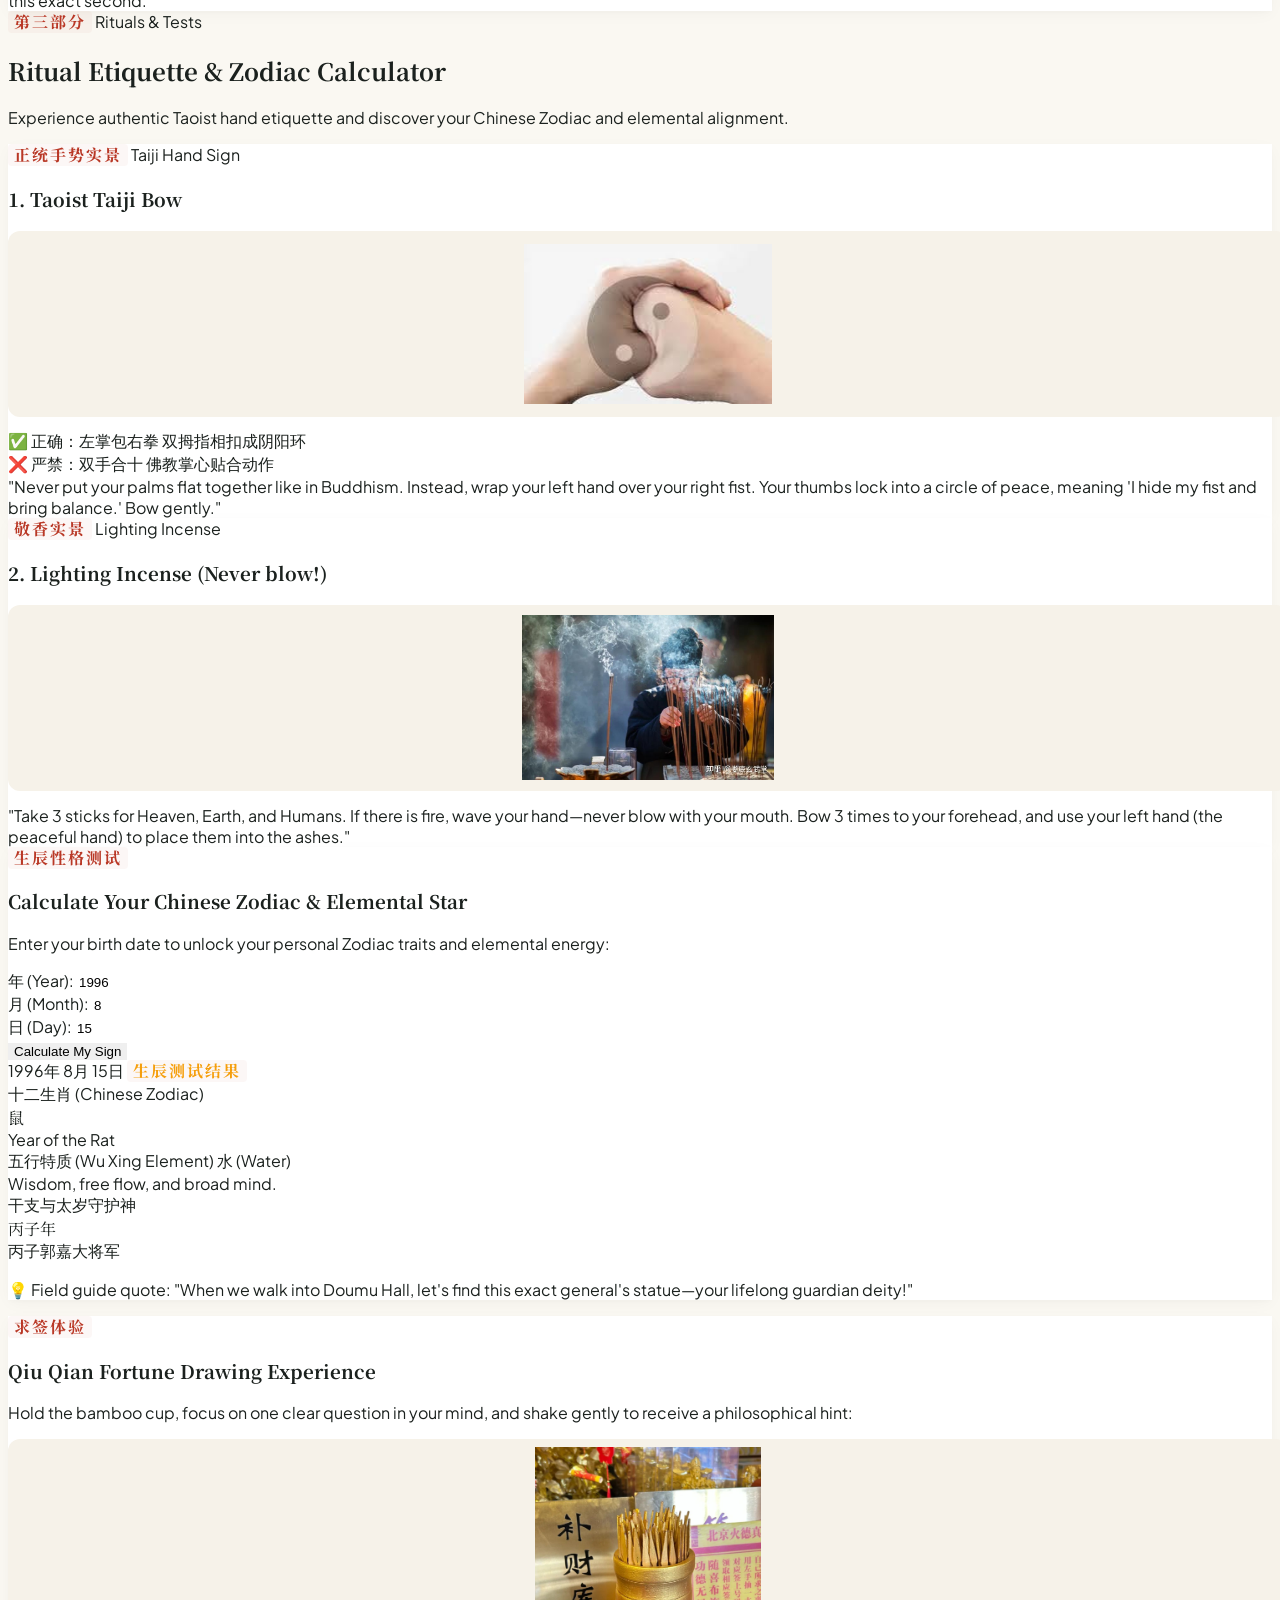
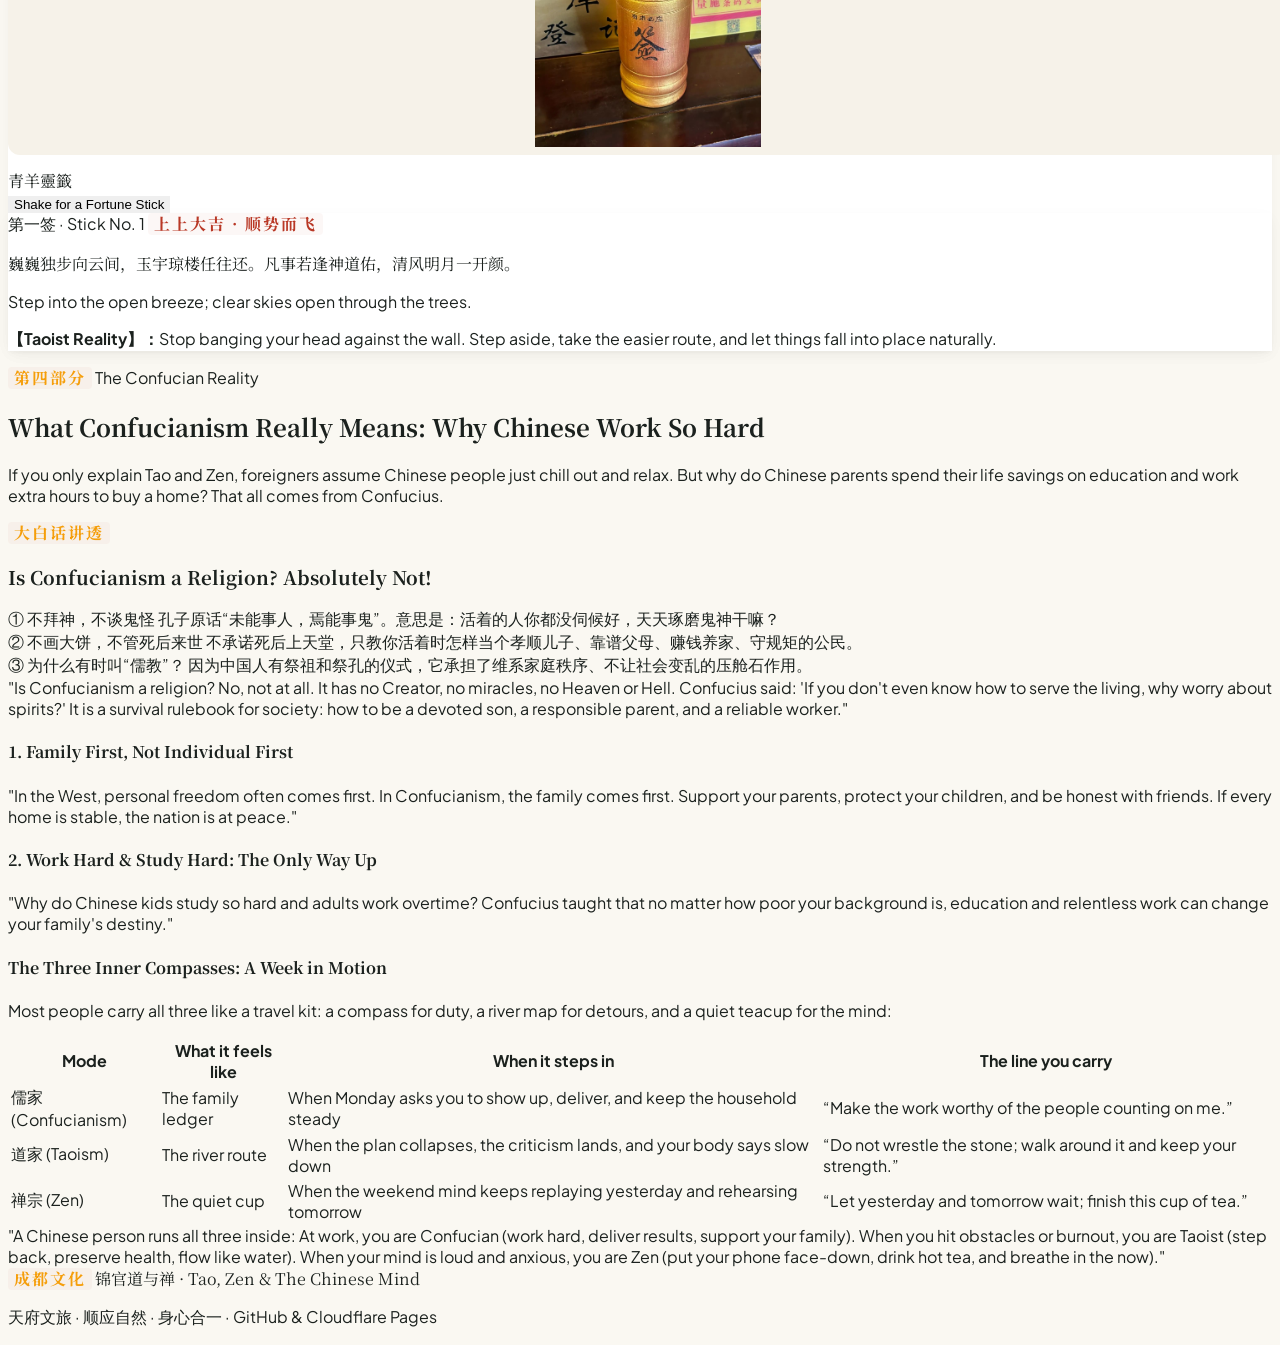
==== commit 7c8bde34: "copy: make Confucianism summary vivid" ====
--- a/index.html
+++ b/index.html
@@ -962,41 +962,41 @@
       <div class="bg-stone-800 p-6 rounded-2xl border border-stone-700">
         <h4 class="font-serif-sc font-bold text-xl text-white mb-3">
           <span class="lang-zh">一分钟搞定：普通中国人的一周心智切换表</span>
-          <span class="lang-en">The 1-Minute Chinese Mindset: A Weekly Schedule</span>
+          <span class="lang-en">The Three Inner Compasses: A Week in Motion</span>
         </h4>
         <p class="text-stone-300 text-xs sm:text-sm mb-4">
           <span class="lang-zh">中国人不是二选一，而是把三者当成三个手机App，随时切换：</span>
-          <span class="lang-en">A Chinese person doesn't choose just one; they switch between them like smartphone apps:</span>
+          <span class="lang-en">Most people carry all three like a travel kit: a compass for duty, a river map for detours, and a quiet teacup for the mind:</span>
         </p>
 
         <div class="overflow-x-auto mb-4">
           <table class="w-full text-left text-xs sm:text-sm border-collapse">
             <thead>
               <tr class="border-b border-stone-700 text-stone-400">
-                <th class="py-2.5 px-2.5">派系</th>
-                <th class="py-2.5 px-2.5">角色定位</th>
-                <th class="py-2.5 px-2.5">什么时候用它？</th>
-                <th class="py-2.5 px-2.5">心里默念的一句话</th>
+                <th class="py-2.5 px-2.5">Mode</th>
+                <th class="py-2.5 px-2.5">What it feels like</th>
+                <th class="py-2.5 px-2.5">When it steps in</th>
+                <th class="py-2.5 px-2.5">The line you carry</th>
               </tr>
             </thead>
             <tbody class="divide-y divide-stone-700 text-stone-200">
               <tr>
                 <td class="py-3 px-2.5 font-bold text-amber-300">儒家 (Confucianism)</td>
-                <td class="py-3 px-2.5">社会生存大书</td>
-                <td class="py-3 px-2.5">周一打卡上班、做PPT、养家还房贷时</td>
-                <td class="py-3 px-2.5 text-amber-200">“把活干漂亮，对得起家人和团队！”</td>
+                <td class="py-3 px-2.5">The family ledger</td>
+                <td class="py-3 px-2.5">When Monday asks you to show up, deliver, and keep the household steady</td>
+                <td class="py-3 px-2.5 text-amber-200">“Make the work worthy of the people counting on me.”</td>
               </tr>
               <tr>
                 <td class="py-3 px-2.5 font-bold text-teal-300">道家 (Taoism)</td>
-                <td class="py-3 px-2.5">身心保命指南</td>
-                <td class="py-3 px-2.5">周三项目黄了、被骂了、身体累瘫时</td>
-                <td class="py-3 px-2.5 text-teal-200">“不跟傻子较劲，身体第一，绕着走！”</td>
+                <td class="py-3 px-2.5">The river route</td>
+                <td class="py-3 px-2.5">When the plan collapses, the criticism lands, and your body says slow down</td>
+                <td class="py-3 px-2.5 text-teal-200">“Do not wrestle the stone; walk around it and keep your strength.”</td>
               </tr>
               <tr>
                 <td class="py-3 px-2.5 font-bold text-emerald-300">禅宗 (Zen)</td>
-                <td class="py-3 px-2.5">情绪清零胶囊</td>
-                <td class="py-3 px-2.5">周末坐到茶馆里、焦虑失眠胡思乱想时</td>
-                <td class="py-3 px-2.5 text-emerald-200">“不想昨天不想明天，喝透这口茶！”</td>
+                <td class="py-3 px-2.5">The quiet cup</td>
+                <td class="py-3 px-2.5">When the weekend mind keeps replaying yesterday and rehearsing tomorrow</td>
+                <td class="py-3 px-2.5 text-emerald-200">“Let yesterday and tomorrow wait; finish this cup of tea.”</td>
               </tr>
             </tbody>
           </table>
@@ -1031,3 +1031,4 @@
 
 
 
+
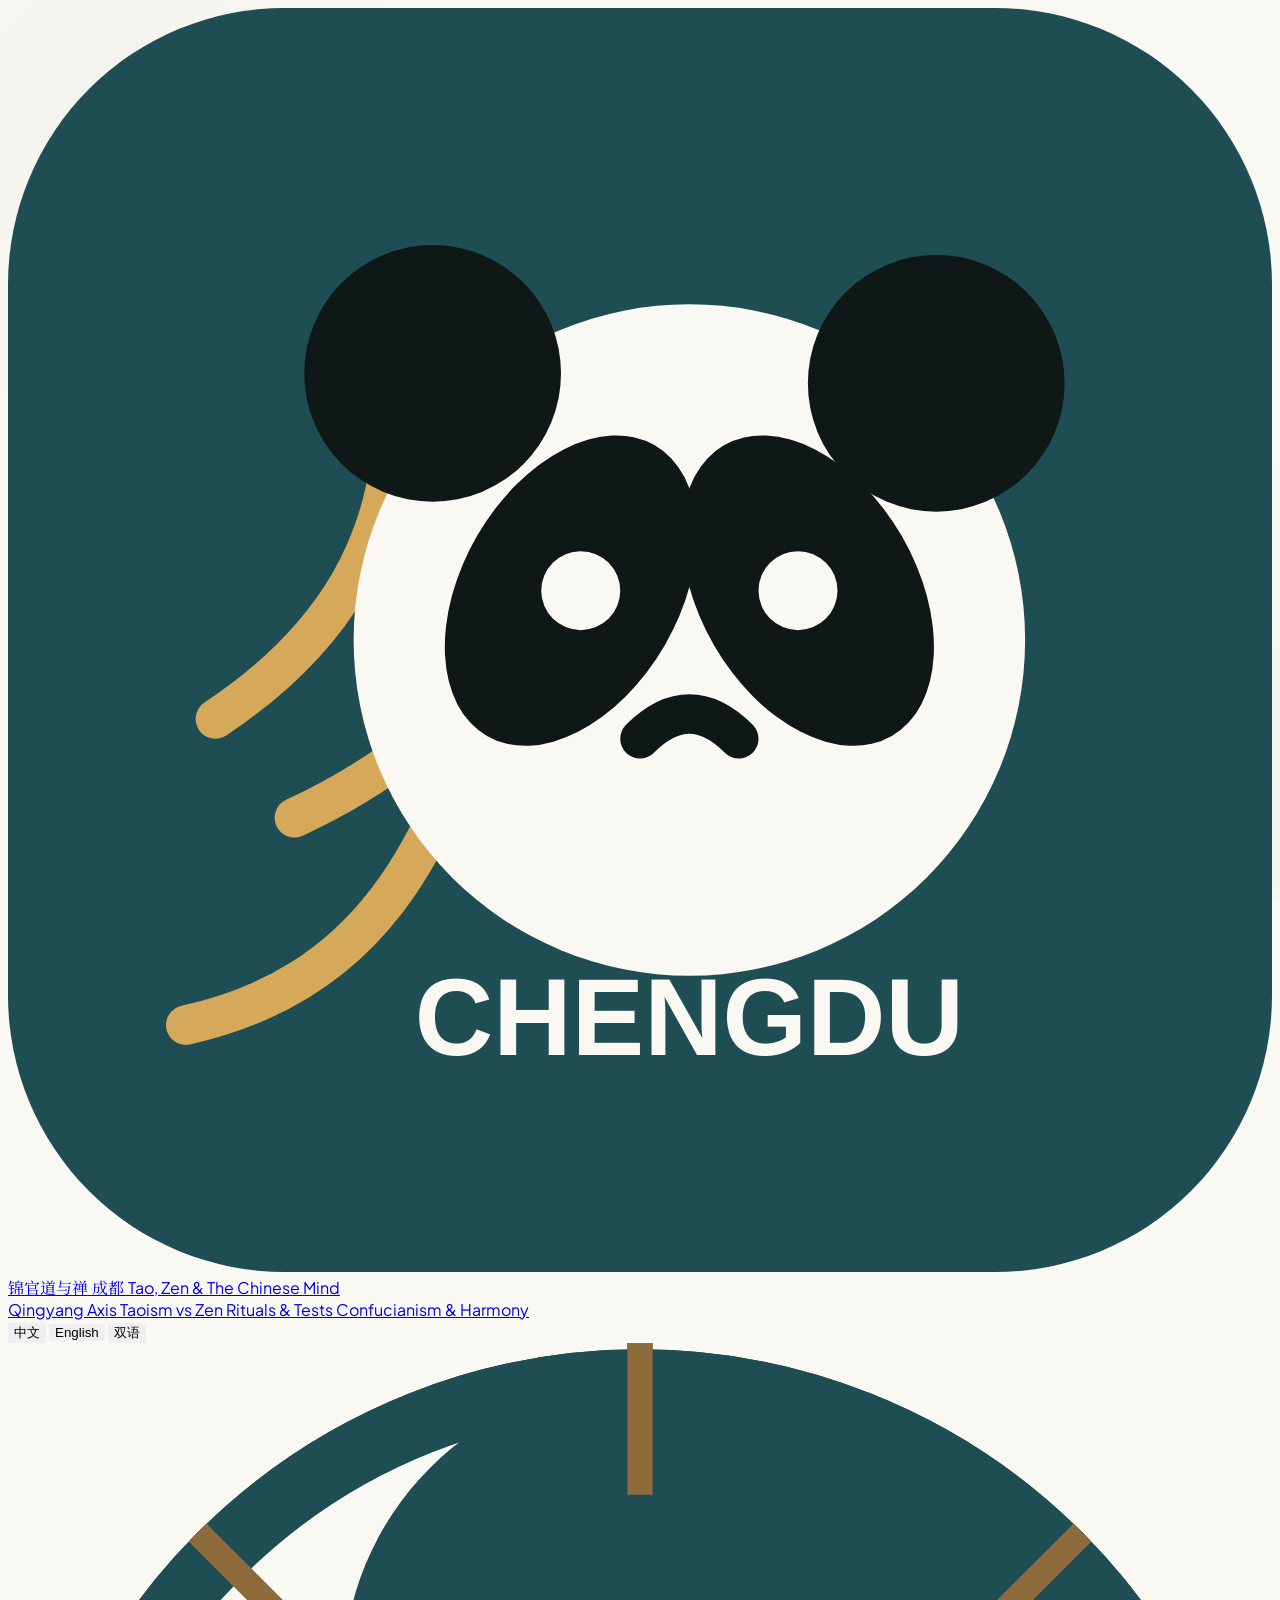
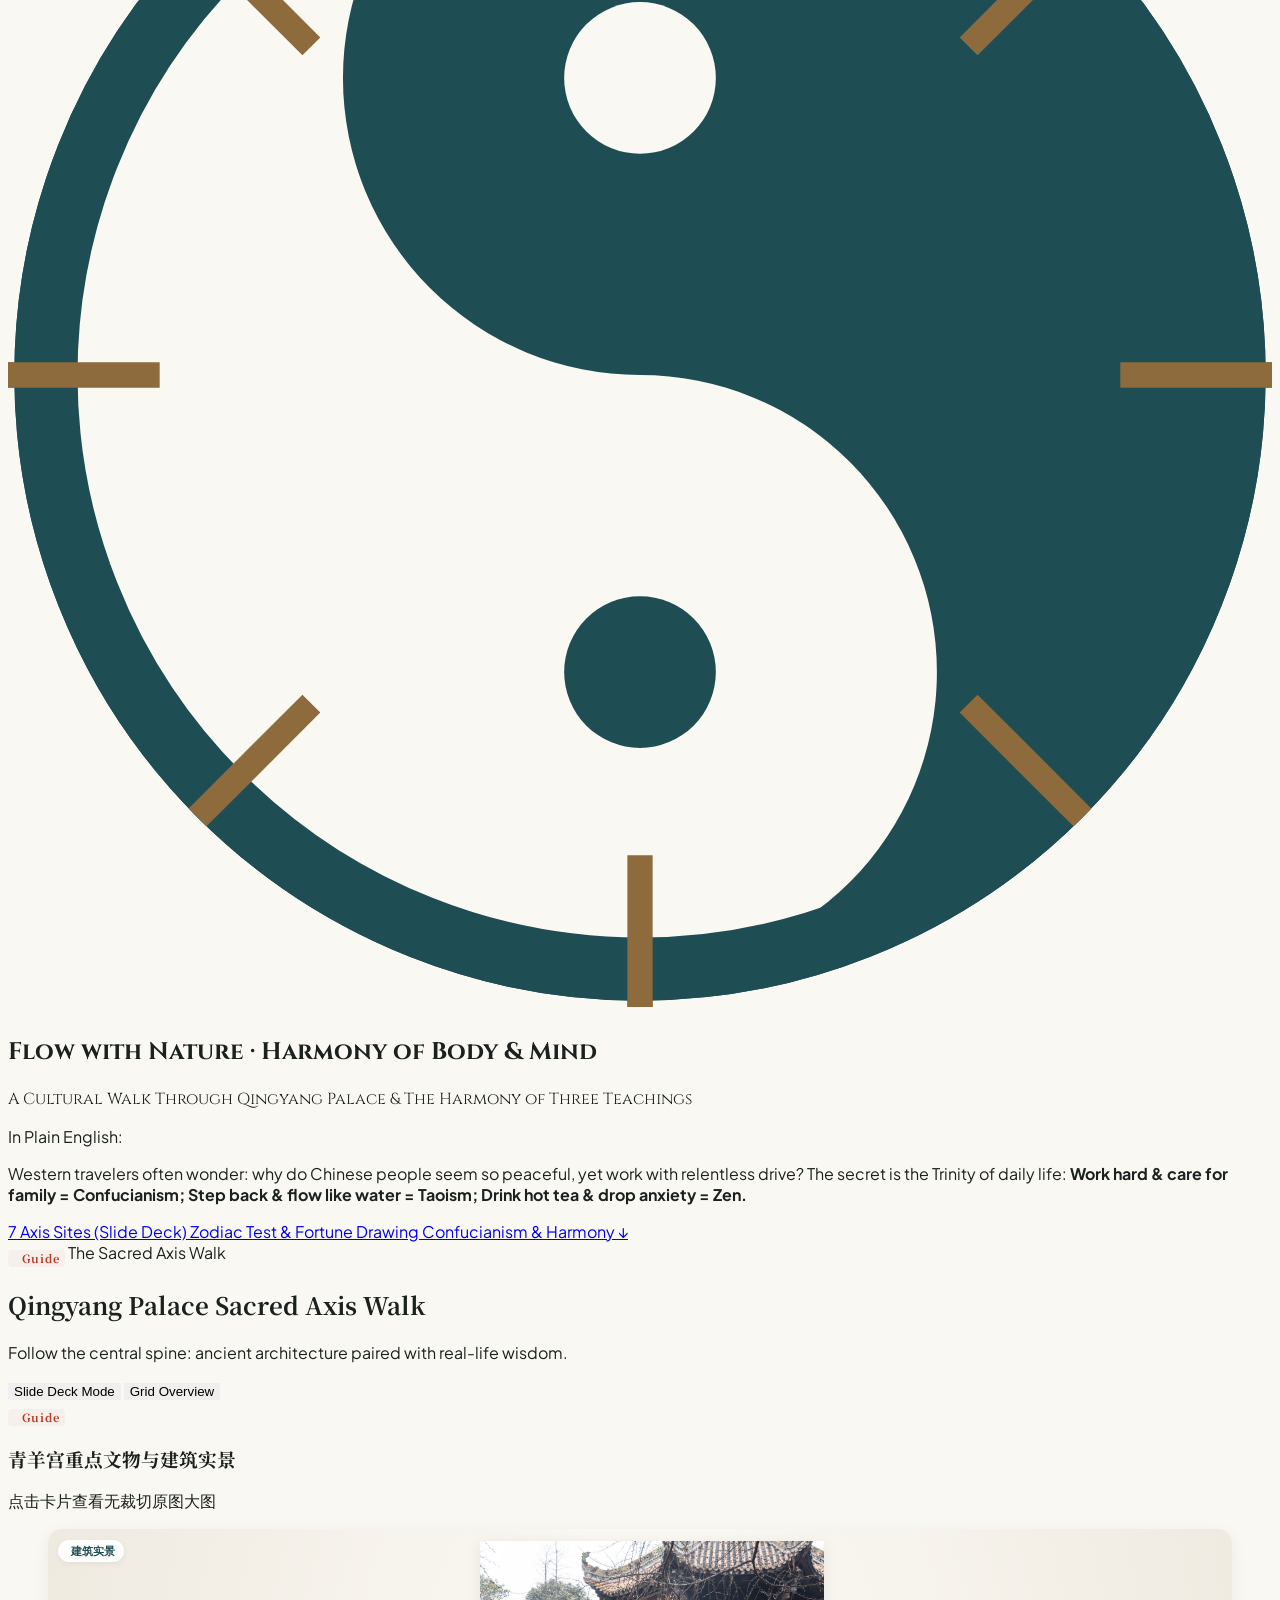
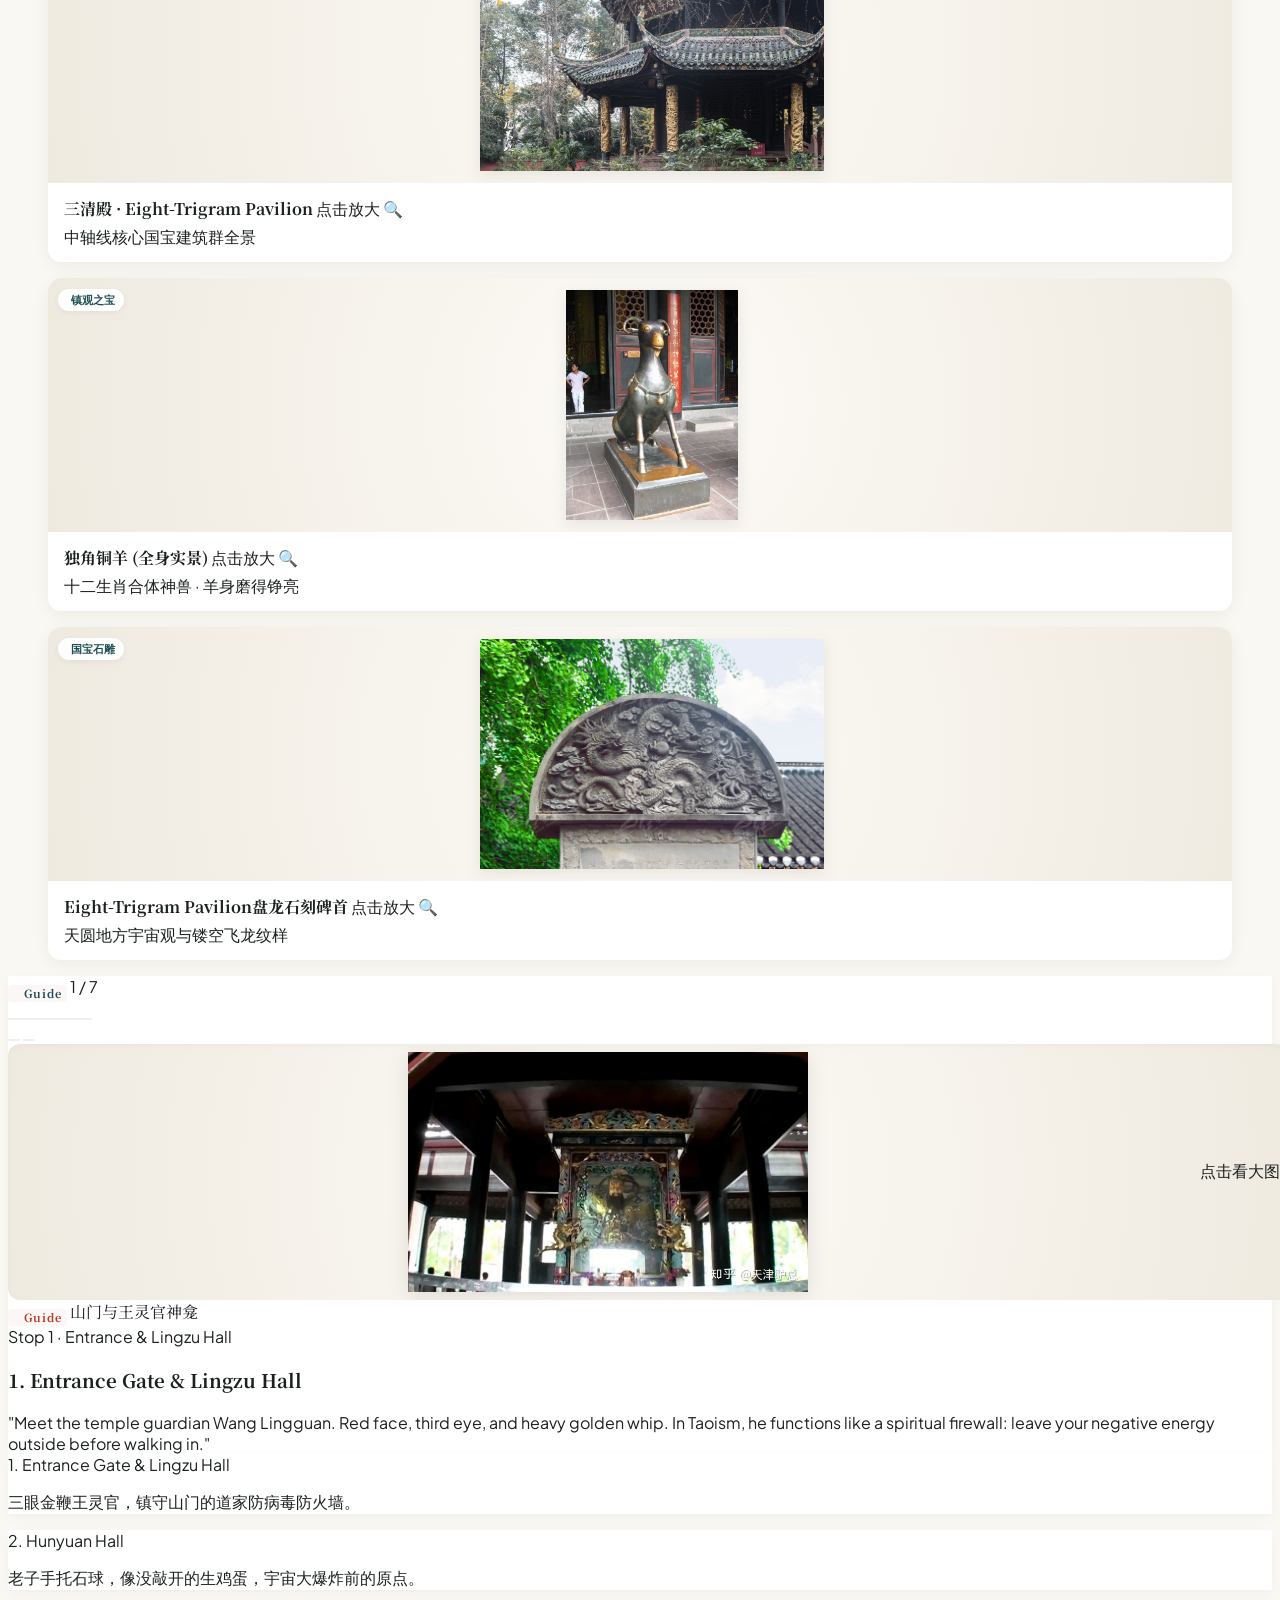
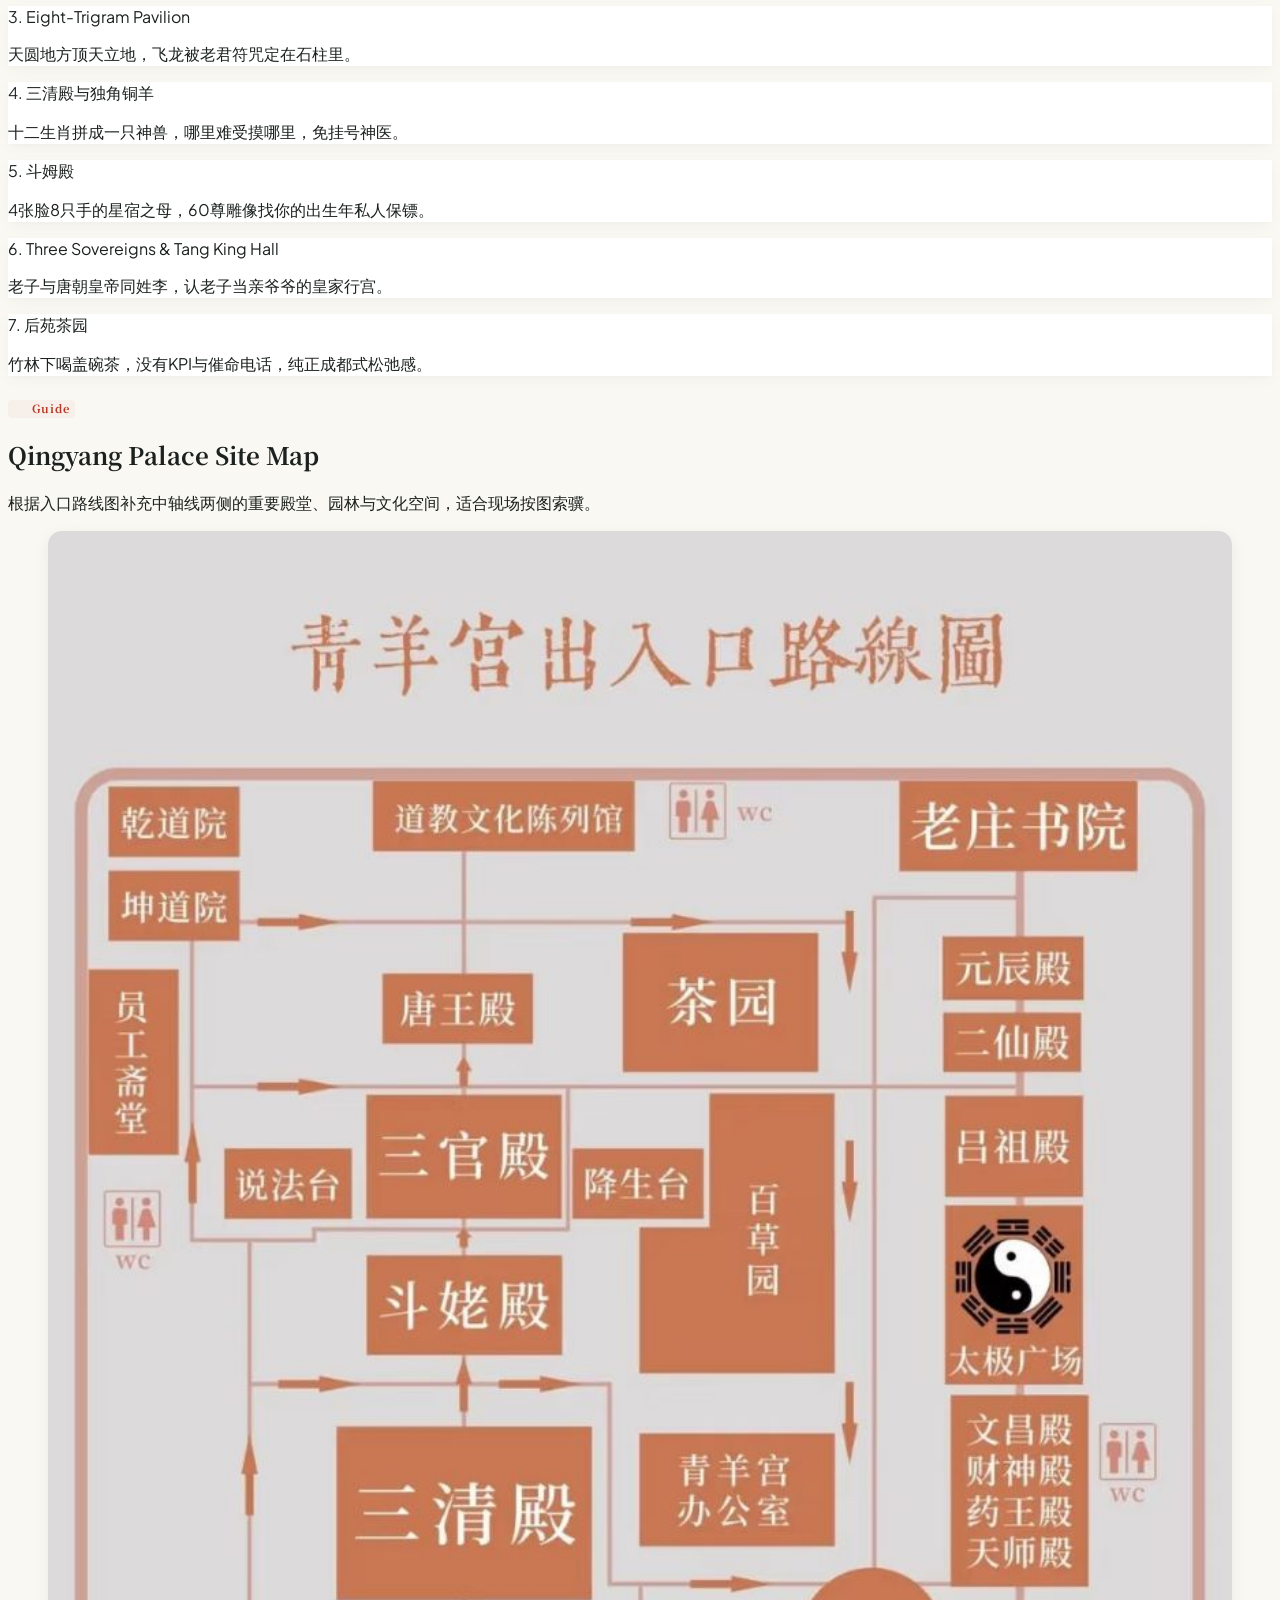
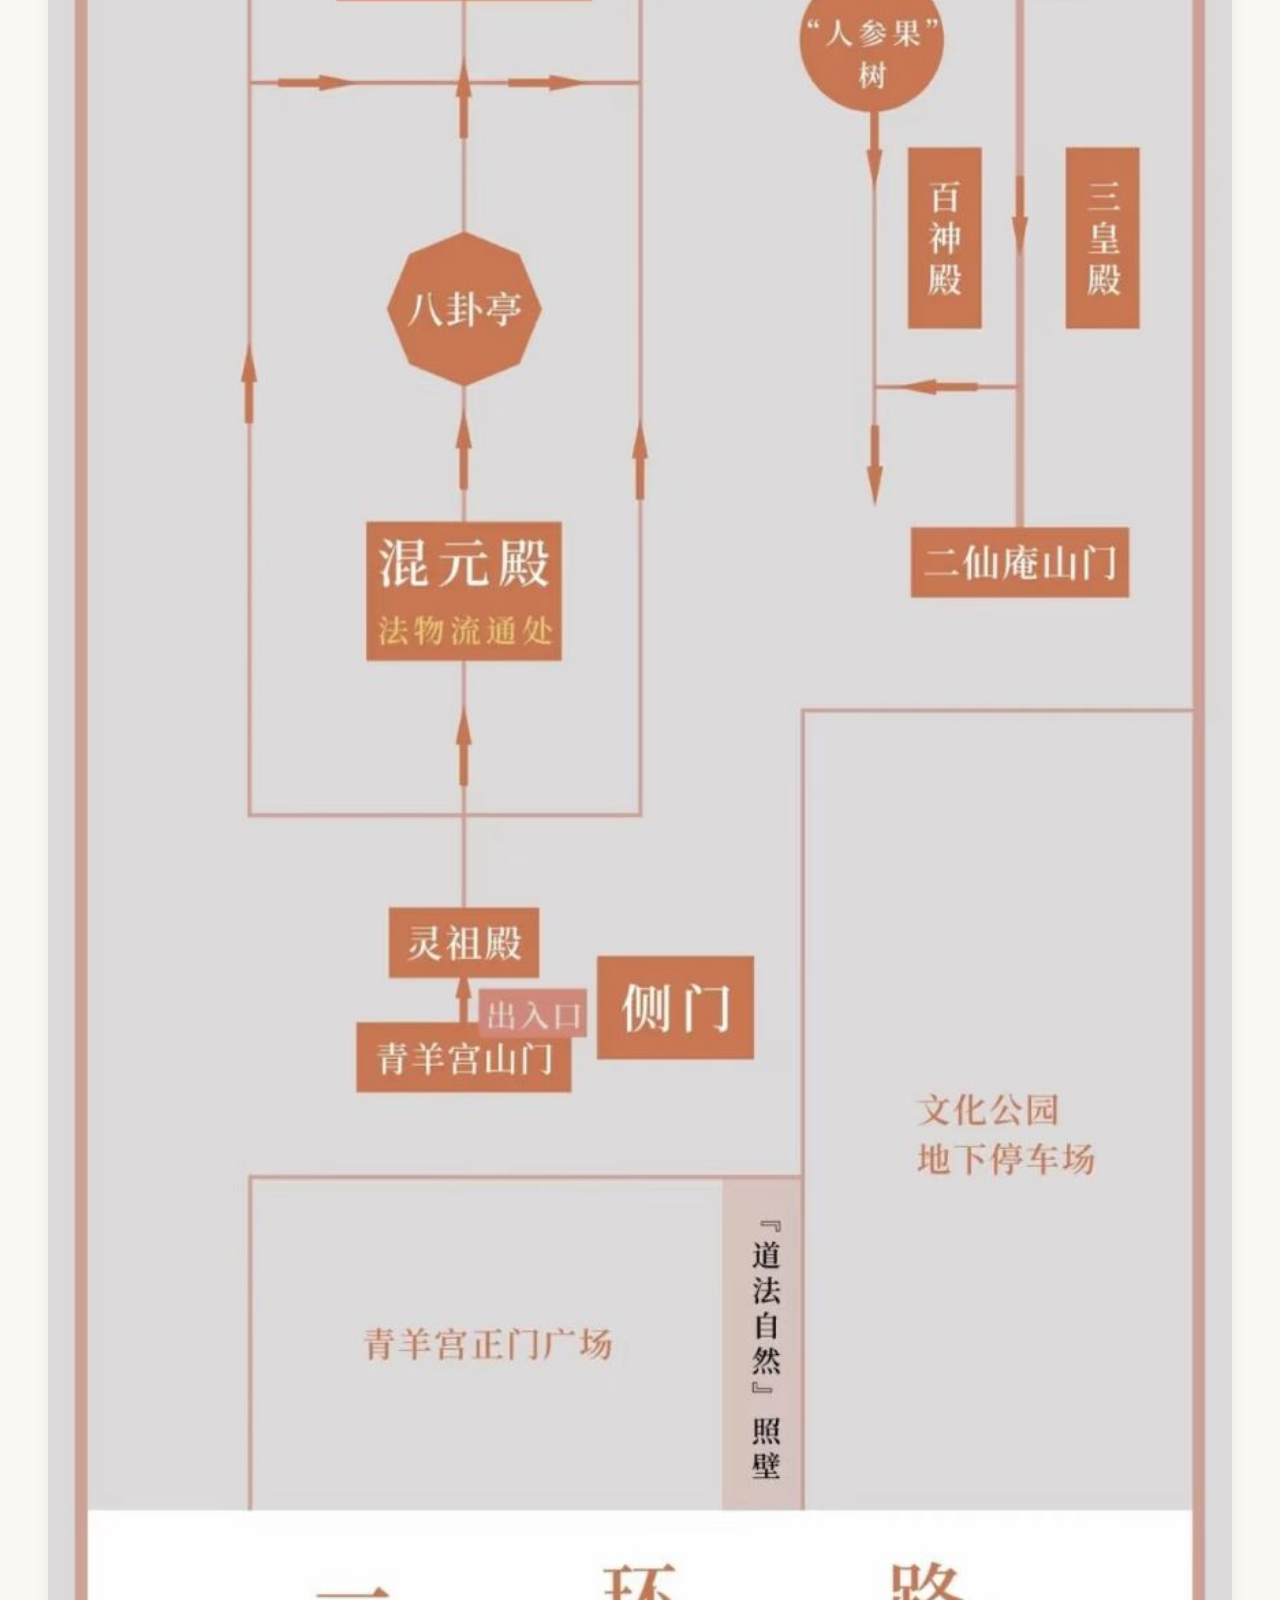
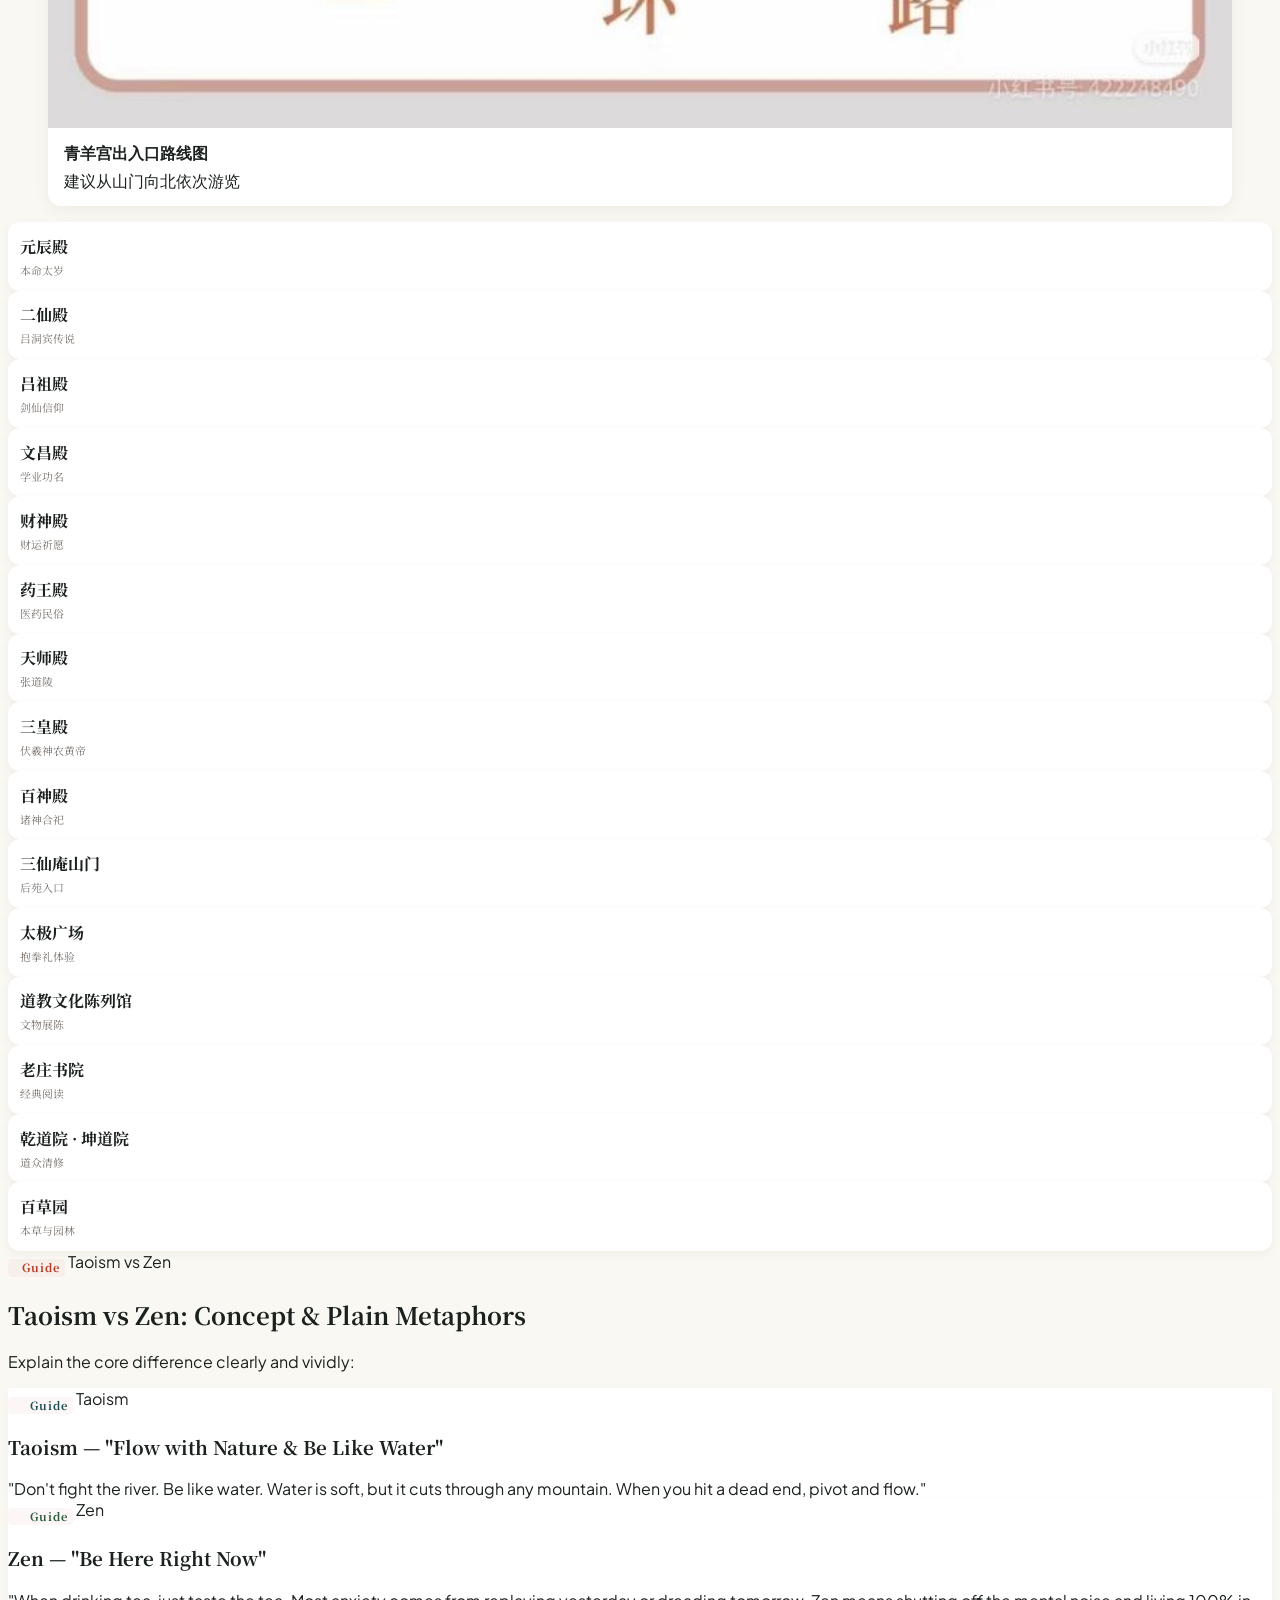
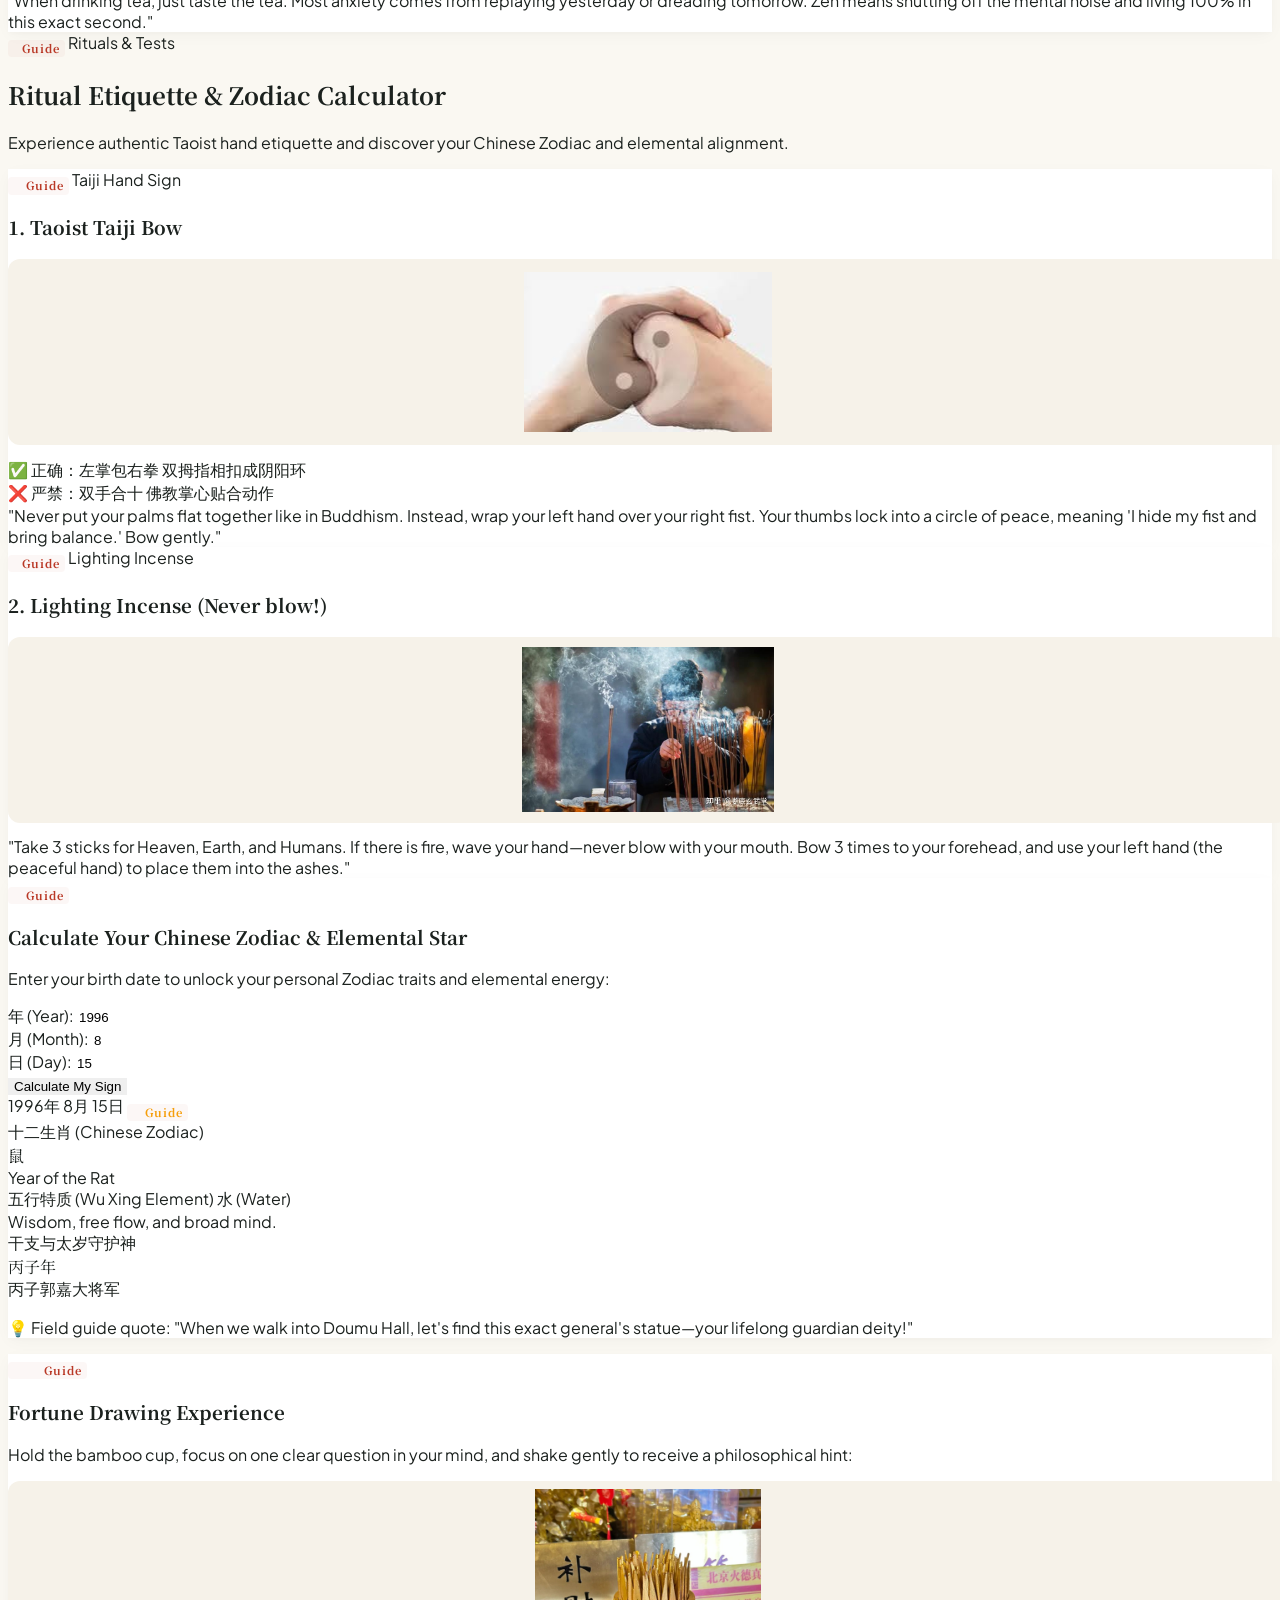
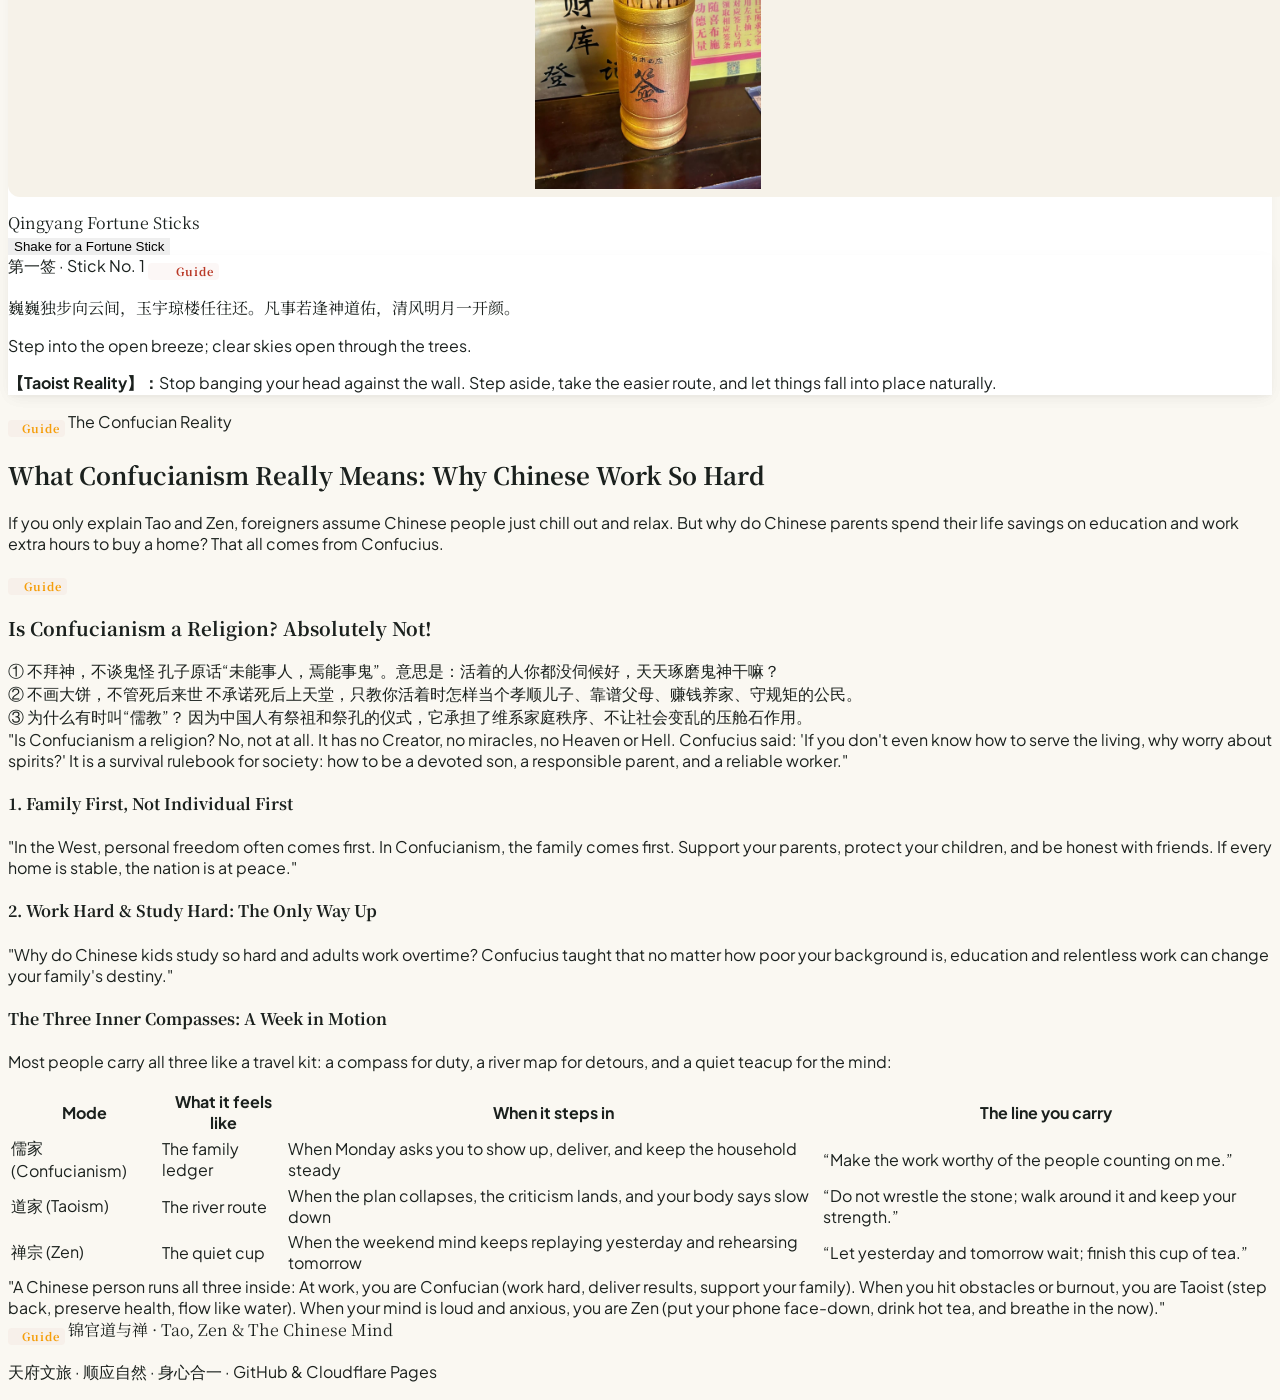
==== commit 6699f0e9: "copy: polish English labels and fortune terminology" ====
--- a/index.html
+++ b/index.html
@@ -141,7 +141,7 @@
         <a href="#rituals-fun" class="px-5 py-2.5 rounded-lg bg-amber-50 border border-amber-300 text-amber-900 font-medium text-xs sm:text-sm hover:bg-amber-100 transition-colors flex items-center gap-1.5">
           <i data-lucide="sparkles" class="w-4 h-4 text-amber-600"></i>
           <span class="lang-zh">测算生辰生肖 & 摇签</span>
-          <span class="lang-en">Zodiac Test & Qiu Qian</span>
+          <span class="lang-en">Zodiac Test & Fortune Drawing</span>
         </a>
         <a href="#confucianism" class="px-5 py-2.5 rounded-lg bg-white border border-stone-300 text-stone-700 font-medium text-xs sm:text-sm hover:bg-stone-50 transition-colors">
           <span class="lang-zh">儒家与三教合一 ↓</span>
@@ -199,15 +199,15 @@
       </div>
 
       <div class="grid grid-cols-1 sm:grid-cols-3 gap-5 items-stretch">
-        <!-- 照片 1：三清殿与八卦亭 -->
+        <!-- 照片 1：三清殿与Eight-Trigram Pavilion -->
         <figure class="photo-card group">
           <div class="img-wrap">
             <span class="gallery-badge"><i data-lucide="camera" class="w-3 h-3"></i> 建筑实景</span>
-            <img class="photo-zoomable" src="./assets/images/qingyang-sanqing.jpg" alt="成都青羊宫三清殿与八卦亭实景全貌" loading="lazy">
+            <img class="photo-zoomable" src="./assets/images/qingyang-sanqing.jpg" alt="成都青羊宫三清殿与Eight-Trigram Pavilion实景全貌" loading="lazy">
           </div>
           <figcaption>
             <div class="flex items-center justify-between">
-              <strong class="text-sm font-bold text-slate-900 font-serif-sc group-hover:text-tao transition-colors">三清殿 · 八卦亭</strong>
+              <strong class="text-sm font-bold text-slate-900 font-serif-sc group-hover:text-tao transition-colors">三清殿 · Eight-Trigram Pavilion</strong>
               <span class="text-[10px] text-stone-400">点击放大 🔍</span>
             </div>
             <span class="text-xs text-stone-600 line-clamp-1">中轴线核心国宝建筑群全景</span>
@@ -229,15 +229,15 @@
           </figcaption>
         </figure>
 
-        <!-- 照片 3：八卦亭盘龙石刻碑首 -->
+        <!-- 照片 3：Eight-Trigram Pavilion盘龙石刻碑首 -->
         <figure class="photo-card group">
           <div class="img-wrap">
             <span class="gallery-badge"><i data-lucide="scroll" class="w-3 h-3"></i> 国宝石雕</span>
-            <img class="photo-zoomable" src="./assets/images/bagua-stele.jpg" alt="青羊宫八卦亭石刻盘龙碑首实景" loading="lazy">
+            <img class="photo-zoomable" src="./assets/images/bagua-stele.jpg" alt="青羊宫Eight-Trigram Pavilion石刻盘龙碑首实景" loading="lazy">
           </div>
           <figcaption>
             <div class="flex items-center justify-between">
-              <strong class="text-sm font-bold text-slate-900 font-serif-sc group-hover:text-tao transition-colors">八卦亭盘龙石刻碑首</strong>
+              <strong class="text-sm font-bold text-slate-900 font-serif-sc group-hover:text-tao transition-colors">Eight-Trigram Pavilion盘龙石刻碑首</strong>
               <span class="text-[10px] text-stone-400">点击放大 🔍</span>
             </div>
             <span class="text-xs text-stone-600 line-clamp-1">天圆地方宇宙观与镂空飞龙纹样</span>
@@ -270,12 +270,12 @@
         </div>
       </div>
 
-      <!-- Slide 1: 山门与灵祖殿 -->
+      <!-- Slide 1: Entrance Gate & Lingzu Hall -->
       <div class="ppt-slide active" data-slide-index="0">
         <div class="grid grid-cols-1 md:grid-cols-12 gap-6 items-center">
           <div class="md:col-span-5 flex flex-col gap-2.5">
             <div class="slide-photo-frame group">
-              <img class="photo-zoomable" src="./assets/images/slide-1-shanmen.jpg" alt="青羊宫第1站：山门与灵祖殿建筑实景" loading="lazy">
+              <img class="photo-zoomable" src="./assets/images/slide-1-shanmen.jpg" alt="青羊宫第1站：Entrance Gate & Lingzu Hall建筑实景" loading="lazy">
               <div class="absolute bottom-2 right-2 bg-black/60 text-white text-[10px] px-2 py-0.5 rounded flex items-center gap-1 opacity-80 group-hover:opacity-100 transition-opacity">
                 <i data-lucide="zoom-in" class="w-3 h-3"></i> <span>点击看大图</span>
               </div>
@@ -287,7 +287,7 @@
           </div>
           <div class="md:col-span-7">
             <span class="text-xs font-bold text-tao uppercase tracking-wider block mb-1">Stop 1 · Entrance & Lingzu Hall</span>
-            <h3 class="font-serif-sc font-bold text-2xl text-slate-900 mb-2">1. 山门与灵祖殿</h3>
+            <h3 class="font-serif-sc font-bold text-2xl text-slate-900 mb-2">1. Entrance Gate & Lingzu Hall</h3>
             
             <p class="text-xs sm:text-sm text-stone-700 leading-relaxed mb-3 lang-zh">
               <strong>典雅看点：</strong>正中供奉道教最著名的护法尊神——<strong>王灵官</strong>。红脸赤发，额生神目（第三只眼），右手高举纯铜金鞭，专门镇守山门、驱除邪祟。
@@ -303,12 +303,12 @@
         </div>
       </div>
 
-      <!-- Slide 2: 混元殿 -->
+      <!-- Slide 2: Hunyuan Hall -->
       <div class="ppt-slide" data-slide-index="1">
         <div class="grid grid-cols-1 md:grid-cols-12 gap-6 items-center">
           <div class="md:col-span-5 flex flex-col gap-2.5">
             <div class="slide-photo-frame group">
-              <img class="photo-zoomable" src="./assets/images/slide-2-hunyuan.jpg" alt="青羊宫第2站：混元殿太上老君金身实景" loading="lazy">
+              <img class="photo-zoomable" src="./assets/images/slide-2-hunyuan.jpg" alt="青羊宫第2站：Hunyuan Hall太上老君金身实景" loading="lazy">
               <div class="absolute bottom-2 right-2 bg-black/60 text-white text-[10px] px-2 py-0.5 rounded flex items-center gap-1 opacity-80 group-hover:opacity-100 transition-opacity">
                 <i data-lucide="zoom-in" class="w-3 h-3"></i> <span>点击看大图</span>
               </div>
@@ -320,7 +320,7 @@
           </div>
           <div class="md:col-span-7">
             <span class="text-xs font-bold text-tao uppercase tracking-wider block mb-1">Stop 2 · Hunyuan Hall</span>
-            <h3 class="font-serif-sc font-bold text-2xl text-slate-900 mb-2">2. 混元殿</h3>
+            <h3 class="font-serif-sc font-bold text-2xl text-slate-900 mb-2">2. Hunyuan Hall</h3>
             
             <p class="text-xs sm:text-sm text-stone-700 leading-relaxed mb-3 lang-zh">
               <strong>典雅看点：</strong>供奉道教祖师<strong>太上老君</strong>（老子神化形象）。他手中托着一个“混元乾坤球”，象征天地形成之前、万物融为一体的最初宇宙状态。殿后供奉慈航真人。
@@ -336,12 +336,12 @@
         </div>
       </div>
 
-      <!-- Slide 3: 八卦亭 -->
+      <!-- Slide 3: Eight-Trigram Pavilion -->
       <div class="ppt-slide" data-slide-index="2">
         <div class="grid grid-cols-1 md:grid-cols-12 gap-6 items-center">
           <div class="md:col-span-5 flex flex-col gap-2.5">
             <div class="slide-photo-frame group">
-              <img class="photo-zoomable" src="./assets/images/slide-3-bagua.jpg" alt="青羊宫第3站：八卦亭飞檐与盘龙柱实景" loading="lazy">
+              <img class="photo-zoomable" src="./assets/images/slide-3-bagua.jpg" alt="青羊宫第3站：Eight-Trigram Pavilion飞檐与盘龙柱实景" loading="lazy">
               <div class="absolute bottom-2 right-2 bg-black/60 text-white text-[10px] px-2 py-0.5 rounded flex items-center gap-1 opacity-80 group-hover:opacity-100 transition-opacity">
                 <i data-lucide="zoom-in" class="w-3 h-3"></i> <span>点击看大图</span>
               </div>
@@ -353,7 +353,7 @@
           </div>
           <div class="md:col-span-7">
             <span class="text-xs font-bold text-tao uppercase tracking-wider block mb-1">Stop 3 · Eight-Trigram Pavilion</span>
-            <h3 class="font-serif-sc font-bold text-2xl text-slate-900 mb-2">3. 八卦亭</h3>
+            <h3 class="font-serif-sc font-bold text-2xl text-slate-900 mb-2">3. Eight-Trigram Pavilion</h3>
             
             <p class="text-xs sm:text-sm text-stone-700 leading-relaxed mb-3 lang-zh">
               <strong>典雅看点：</strong>青羊宫核心古建筑。方形地基、圆形穹顶，契合中国古代<strong>“天圆地方”</strong>宇宙观。十六根石柱支撑，外檐有镂空盘龙石柱。相传修建完成时巨龙欲腾云飞去，被老君用神符定住留痕。
@@ -369,7 +369,7 @@
         </div>
       </div>
 
-      <!-- Slide 4: 三清殿与两只铜羊 -->
+      <!-- Slide 4: Three Pure Ones Hall & Bronze Goats -->
       <div class="ppt-slide" data-slide-index="3">
         <div class="grid grid-cols-1 md:grid-cols-12 gap-6 items-center">
           <div class="md:col-span-5 flex flex-col gap-2.5">
@@ -386,7 +386,7 @@
           </div>
           <div class="md:col-span-7">
             <span class="text-xs font-bold text-cinnabar uppercase tracking-wider block mb-1">Stop 4 · Sanqing Hall & Bronze Goats</span>
-            <h3 class="font-serif-sc font-bold text-2xl text-slate-900 mb-2">4. 三清殿与两只铜羊</h3>
+            <h3 class="font-serif-sc font-bold text-2xl text-slate-900 mb-2">4. Three Pure Ones Hall & Bronze Goats</h3>
             
             <p class="text-xs text-stone-700 leading-relaxed mb-2 lang-zh">
               <strong>典雅看点：</strong>主殿供奉最高神祇“三清”。左侧清代<strong>独角铜羊</strong>表面温顺，实为<strong>十二生肖合体神兽</strong>（鼠耳、虎爪、龙角、蛇尾...）。几百年流传“摸羊祛病”民俗。
@@ -442,7 +442,7 @@
           </div>
           <div class="md:col-span-7">
             <span class="text-xs font-bold text-tao uppercase tracking-wider block mb-1">Stop 5 · Doumu Hall</span>
-            <h3 class="font-serif-sc font-bold text-2xl text-slate-900 mb-2">5. 斗姆殿（找本命太岁）</h3>
+            <h3 class="font-serif-sc font-bold text-2xl text-slate-900 mb-2">5. Doumu Hall · Find Your Guardian Star</h3>
             
             <p class="text-xs sm:text-sm text-stone-700 leading-relaxed mb-3 lang-zh">
               <strong>典雅看点：</strong>供奉北斗众星之母<strong>斗姆元君</strong>，长有三目、四面、八臂，手持日月与法器。两旁排开<strong>六十位太岁神</strong>，对应天干地支六十年循环。
@@ -458,12 +458,12 @@
         </div>
       </div>
 
-      <!-- Slide 6: 三皇殿与唐王殿 -->
+      <!-- Slide 6: Three Sovereigns & Tang King Hall -->
       <div class="ppt-slide" data-slide-index="5">
         <div class="grid grid-cols-1 md:grid-cols-12 gap-6 items-center">
           <div class="md:col-span-5 flex flex-col gap-2.5">
             <div class="slide-photo-frame group">
-              <img class="photo-zoomable" src="./assets/images/slide-6-sanhuang.jpg" alt="青羊宫第6站：三皇殿与唐王殿大殿实景" loading="lazy">
+              <img class="photo-zoomable" src="./assets/images/slide-6-sanhuang.jpg" alt="青羊宫第6站：Three Sovereigns & Tang King Hall大殿实景" loading="lazy">
               <div class="absolute bottom-2 right-2 bg-black/60 text-white text-[10px] px-2 py-0.5 rounded flex items-center gap-1 opacity-80 group-hover:opacity-100 transition-opacity">
                 <i data-lucide="zoom-in" class="w-3 h-3"></i> <span>点击看大图</span>
               </div>
@@ -475,7 +475,7 @@
           </div>
           <div class="md:col-span-7">
             <span class="text-xs font-bold text-tao uppercase tracking-wider block mb-1">Stop 6 · Sanhuang & Tangwang Halls</span>
-            <h3 class="font-serif-sc font-bold text-2xl text-slate-900 mb-2">6. 三皇殿与唐王殿</h3>
+            <h3 class="font-serif-sc font-bold text-2xl text-slate-900 mb-2">6. Three Sovereigns & Tang King Hall</h3>
             
             <p class="text-xs sm:text-sm text-stone-700 leading-relaxed mb-3 lang-zh">
               <strong>典雅看点：</strong>供奉伏羲、神农、黄帝以及唐高祖、唐太宗。唐朝皇帝认老子李耳为先祖，唐僖宗避难成都驻跸于此，升格为大唐皇家宫观。珍藏《道藏辑要》珍贵木刻经版。
@@ -508,7 +508,7 @@
           </div>
           <div class="md:col-span-7">
             <span class="text-xs font-bold text-zen uppercase tracking-wider block mb-1">Stop 7 · Back Garden Tea House</span>
-            <h3 class="font-serif-sc font-bold text-2xl text-slate-900 mb-2">7. 后苑茶园：体验 Zen 与盖碗茶</h3>
+            <h3 class="font-serif-sc font-bold text-2xl text-slate-900 mb-2">7. Rear Garden Tea House: Zen & Gaiwan Tea</h3>
             
             <p class="text-xs sm:text-sm text-stone-700 leading-relaxed mb-3 lang-zh">
               <strong>典雅看点：</strong>后院清幽无尘，秋冬银杏金黄，绿竹环绕。露天竹椅随意散落，道士与市民同坐饮茶闲聊，融入天府之国地道的慢生活禅意。
@@ -529,15 +529,15 @@
     <!-- 2. 网格平铺速览视图 (隐藏备用) -->
     <div id="grid-deck-view" class="hidden grid grid-cols-1 sm:grid-cols-2 md:grid-cols-3 gap-4">
       <div class="card-paper p-4 rounded-xl">
-        <span class="text-xs font-bold text-tao block mb-1">1. 山门与灵祖殿</span>
+        <span class="text-xs font-bold text-tao block mb-1">1. Entrance Gate & Lingzu Hall</span>
         <p class="text-xs text-stone-600">三眼金鞭王灵官，镇守山门的道家防病毒防火墙。</p>
       </div>
       <div class="card-paper p-4 rounded-xl">
-        <span class="text-xs font-bold text-tao block mb-1">2. 混元殿</span>
+        <span class="text-xs font-bold text-tao block mb-1">2. Hunyuan Hall</span>
         <p class="text-xs text-stone-600">老子手托石球，像没敲开的生鸡蛋，宇宙大爆炸前的原点。</p>
       </div>
       <div class="card-paper p-4 rounded-xl">
-        <span class="text-xs font-bold text-tao block mb-1">3. 八卦亭</span>
+        <span class="text-xs font-bold text-tao block mb-1">3. Eight-Trigram Pavilion</span>
         <p class="text-xs text-stone-600">天圆地方顶天立地，飞龙被老君符咒定在石柱里。</p>
       </div>
       <div class="card-paper p-4 rounded-xl">
@@ -549,7 +549,7 @@
         <p class="text-xs text-stone-600">4张脸8只手的星宿之母，60尊雕像找你的出生年私人保镖。</p>
       </div>
       <div class="card-paper p-4 rounded-xl">
-        <span class="text-xs font-bold text-tao block mb-1">6. 三皇殿与唐王殿</span>
+        <span class="text-xs font-bold text-tao block mb-1">6. Three Sovereigns & Tang King Hall</span>
         <p class="text-xs text-stone-600">老子与唐朝皇帝同姓李，认老子当亲爷爷的皇家行宫。</p>
       </div>
       <div class="card-paper p-4 rounded-xl sm:col-span-2 md:col-span-3">
@@ -559,9 +559,9 @@
     </div>
 
   
-  <!-- 路线补全：地图中的扩展景点 -->
+  <!-- Route Map：地图中的扩展景点 -->
   <section id="qingyang-extended" class="py-16 max-w-5xl mx-auto px-4 sm:px-6">
-    <div class="flex items-center gap-2 mb-3"><span class="chinese-seal text-xs">路线补全</span><h2 class="font-serif-sc font-bold text-2xl text-slate-900">青羊宫全域景点地图</h2></div>
+    <div class="flex items-center gap-2 mb-3"><span class="chinese-seal text-xs">Route Map</span><h2 class="font-serif-sc font-bold text-2xl text-slate-900">Qingyang Palace Site Map</h2></div>
     <p class="text-sm text-stone-600 mb-6">根据入口路线图补充中轴线两侧的重要殿堂、园林与文化空间，适合现场按图索骥。</p>
     <div class="grid grid-cols-1 md:grid-cols-5 gap-6 items-start">
       <figure class="md:col-span-2 photo-card"><img src="./assets/images/qingyang-route-map.jpg" alt="青羊宫出入口路线图" loading="lazy"><figcaption><strong>青羊宫出入口路线图</strong><span>建议从山门向北依次游览</span></figcaption></figure>
@@ -662,10 +662,10 @@
       </p>
     </div>
 
-    <!-- 1. 道家太极抱拳礼图示与上香规范 (照片完整不裁切) -->
+    <!-- 1. 道家Taiji Fist-and-Palm Salute图示与上香规范 (照片完整不裁切) -->
     <div class="grid grid-cols-1 md:grid-cols-2 gap-6 mb-12">
       
-      <!-- 太极抱拳礼 (实景照片 + 动作要领) -->
+      <!-- Taiji Fist-and-Palm Salute (实景照片 + 动作要领) -->
       <div class="card-paper p-6 rounded-2xl flex flex-col justify-between">
         <div>
           <div class="flex items-center justify-between mb-3">
@@ -673,13 +673,13 @@
             <span class="text-xs font-bold text-tao">Taiji Hand Sign</span>
           </div>
           <h3 class="font-serif-sc font-bold text-lg text-slate-900 mb-2">
-            <span class="lang-zh">1. 道教“太极抱拳礼”</span>
+            <span class="lang-zh">1. 道教“Taiji Fist-and-Palm Salute”</span>
             <span class="lang-en">1. Taoist Taiji Bow</span>
           </h3>
           
           <!-- 真实手势照片：自适应居中，完整显示双手每一个细节 -->
           <div class="ritual-photo-frame taiji-hand-frame group">
-            <img class="photo-zoomable" src="./assets/images/taiji-baoquan-real.jpg" alt="道教太极抱拳礼标准手势：左手包右手拳，双拇指相扣" loading="lazy">
+            <img class="photo-zoomable" src="./assets/images/taiji-baoquan-real.jpg" alt="道教Taiji Fist-and-Palm Salute标准手势：左手包右手拳，双拇指相扣" loading="lazy">
           </div>
 
           <!-- 手势对比图示 -->
@@ -712,7 +712,7 @@
             <span class="text-xs font-bold text-cinnabar">Lighting Incense</span>
           </div>
           <h3 class="font-serif-sc font-bold text-lg text-slate-900 mb-2">
-            <span class="lang-zh">2. 上香步骤（别用嘴吹！）</span>
+            <span class="lang-zh">2. Offering Incense (Never Blow!)</span>
             <span class="lang-en">2. Lighting Incense (Never blow!)</span>
           </h3>
 
@@ -808,10 +808,10 @@
     <!-- 3. 在线“青羊灵签”摇签解签互动 (签筒实景高图完整无裁切展示) -->
     <div class="card-paper p-6 sm:p-8 rounded-2xl bg-white border-2 border-stone-300">
       <div class="flex items-center gap-2 mb-4">
-        <span class="chinese-seal text-xs">求签体验</span>
+        <span class="chinese-seal text-xs">Fortune Drawing</span>
         <h3 class="font-serif-sc font-bold text-xl text-slate-900">
-          <span class="lang-zh">数字化“青羊灵签”问事与解签</span>
-          <span class="lang-en">Qiu Qian Fortune Drawing Experience</span>
+          <span class="lang-zh">Digital Fortune Drawing & Interpretation</span>
+          <span class="lang-en">Fortune Drawing Experience</span>
         </h3>
       </div>
       <p class="text-xs sm:text-sm text-stone-600 mb-6">
@@ -838,7 +838,7 @@
               <span class="w-1.5 h-8 bg-amber-100 rounded-t"></span>
             </div>
             <div class="text-amber-200 font-serif-sc font-bold writing-mode-vertical tracking-widest text-xs">
-              青羊靈籤
+              Qingyang Fortune Sticks
             </div>
           </div>
 
@@ -1032,3 +1032,4 @@
 
 
 
+
--- a/style.css
+++ b/style.css
@@ -301,3 +301,5 @@
 *,*::before,*::after{border-style:none!important;border-width:0!important}
 .animate-spin-slow{animation:spin 18s linear infinite!important;visibility:visible!important}
 @keyframes spin{to{transform:rotate(360deg)}}
+html[data-lang="en"] .chinese-seal{font-size:0}html[data-lang="en"] .chinese-seal:after{content:"Guide";font-size:.7rem;letter-spacing:.08em}
+@media(max-width:640px){header>div{height:auto!important;min-height:4rem;flex-wrap:wrap;gap:.45rem;padding-top:.45rem;padding-bottom:.45rem}header a{min-width:0;gap:.45rem}header a .text-lg{font-size:.9rem;white-space:nowrap}header a .tracking-widest{font-size:8px;white-space:nowrap}header>div>div:last-child{margin-left:auto}header>div>div:last-child button{padding-left:.45rem!important;padding-right:.45rem!important;font-size:10px}}
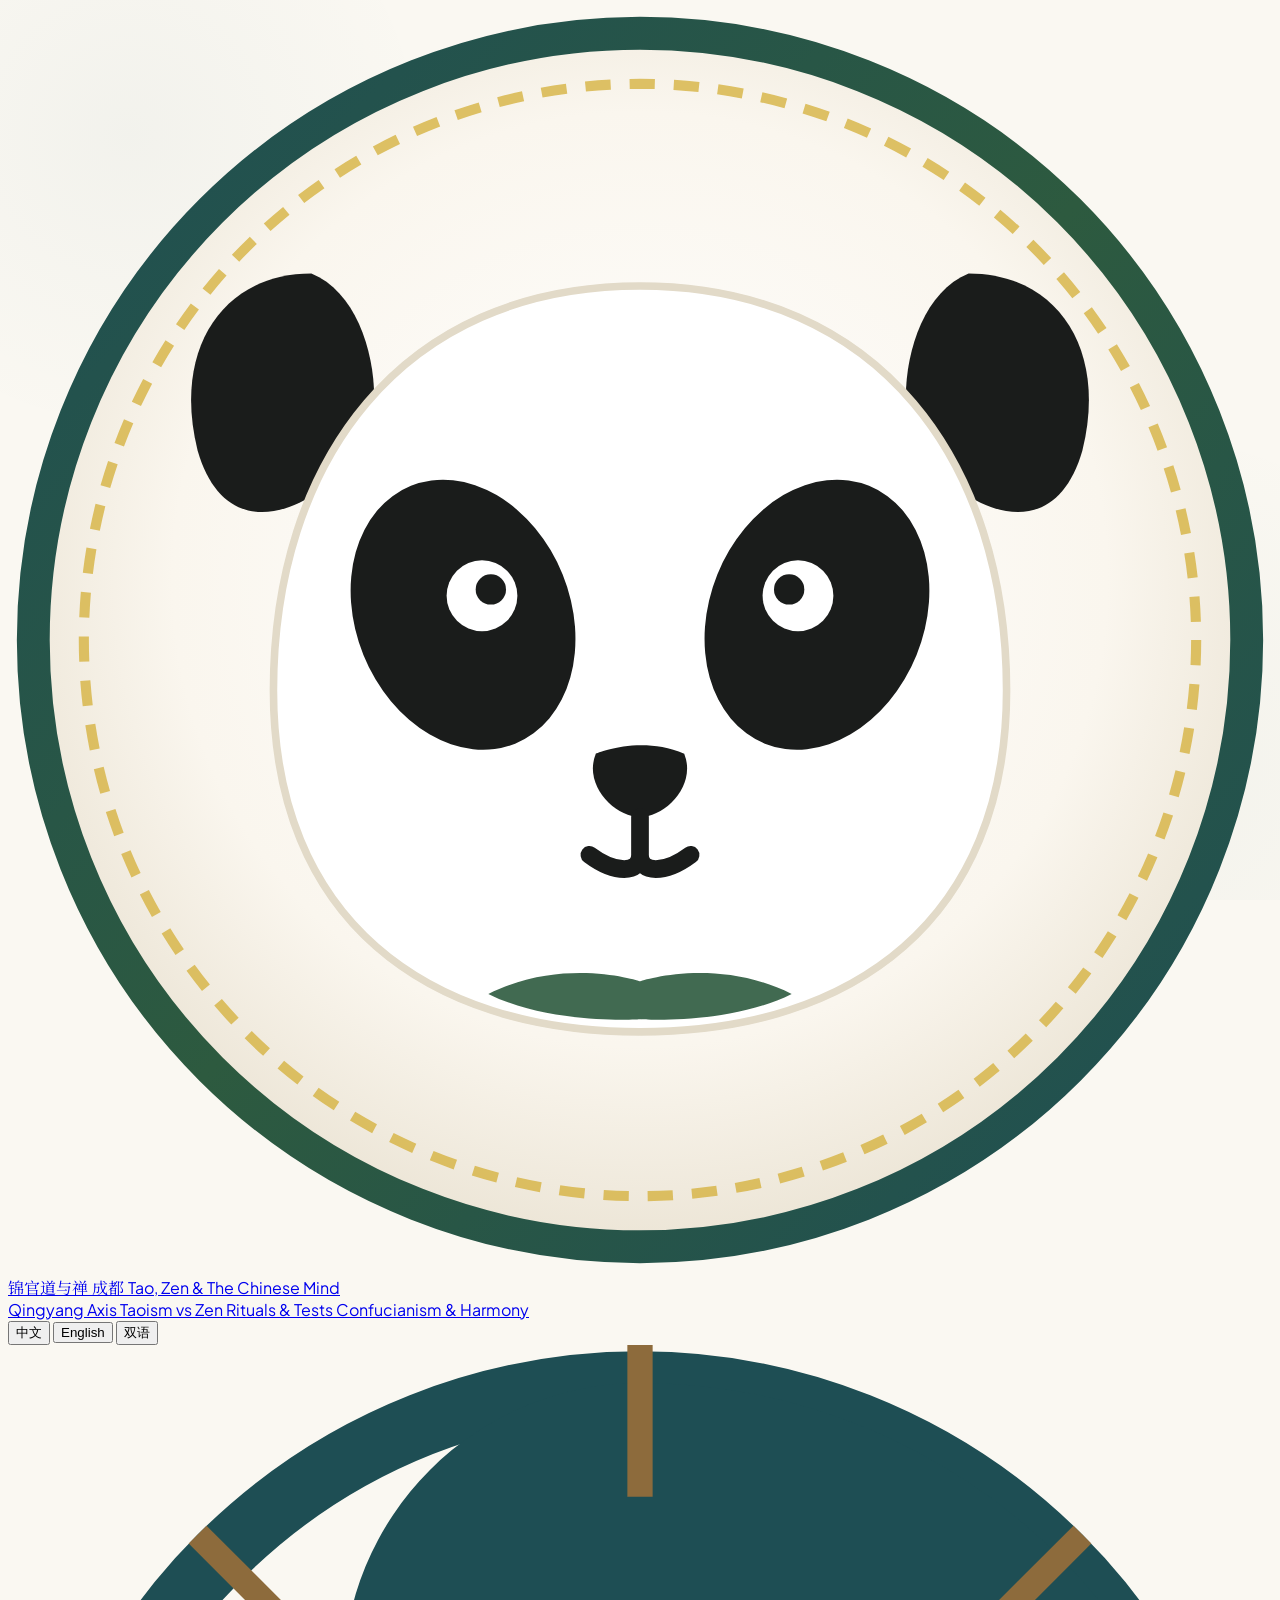
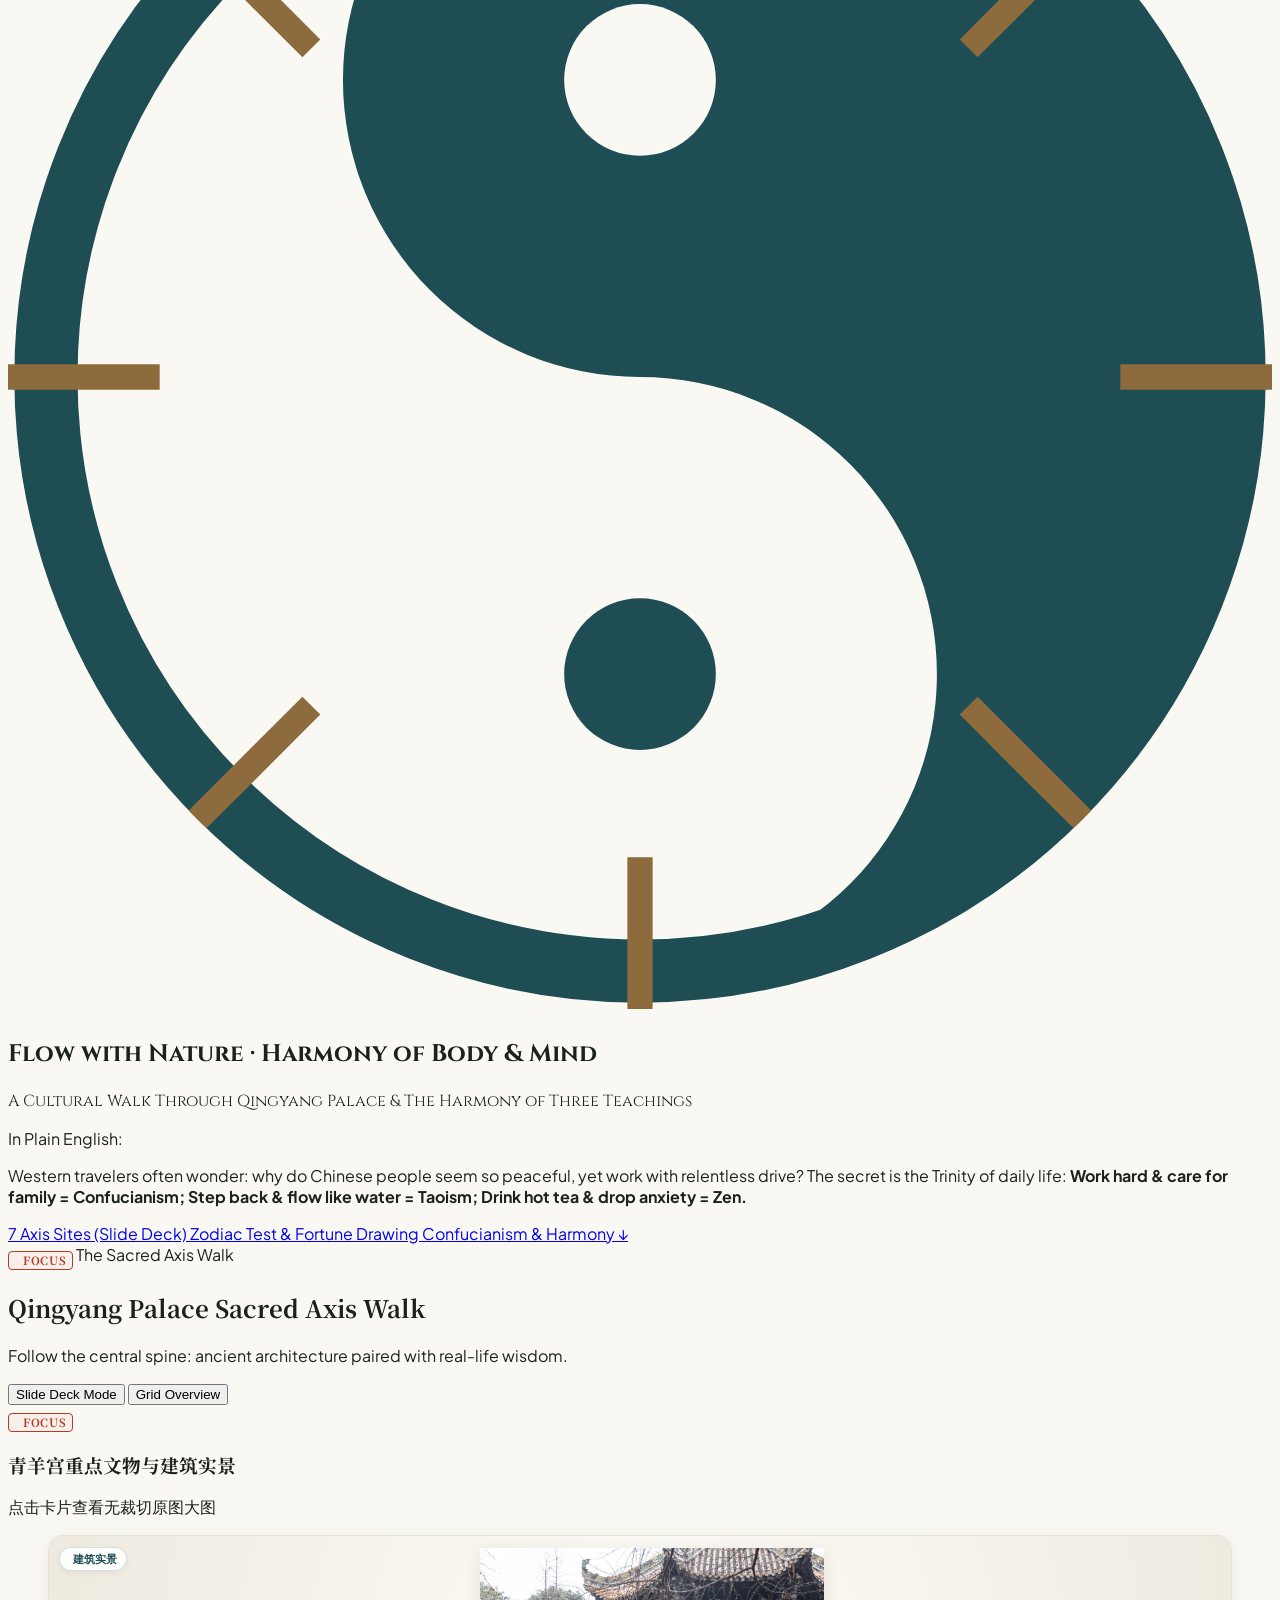
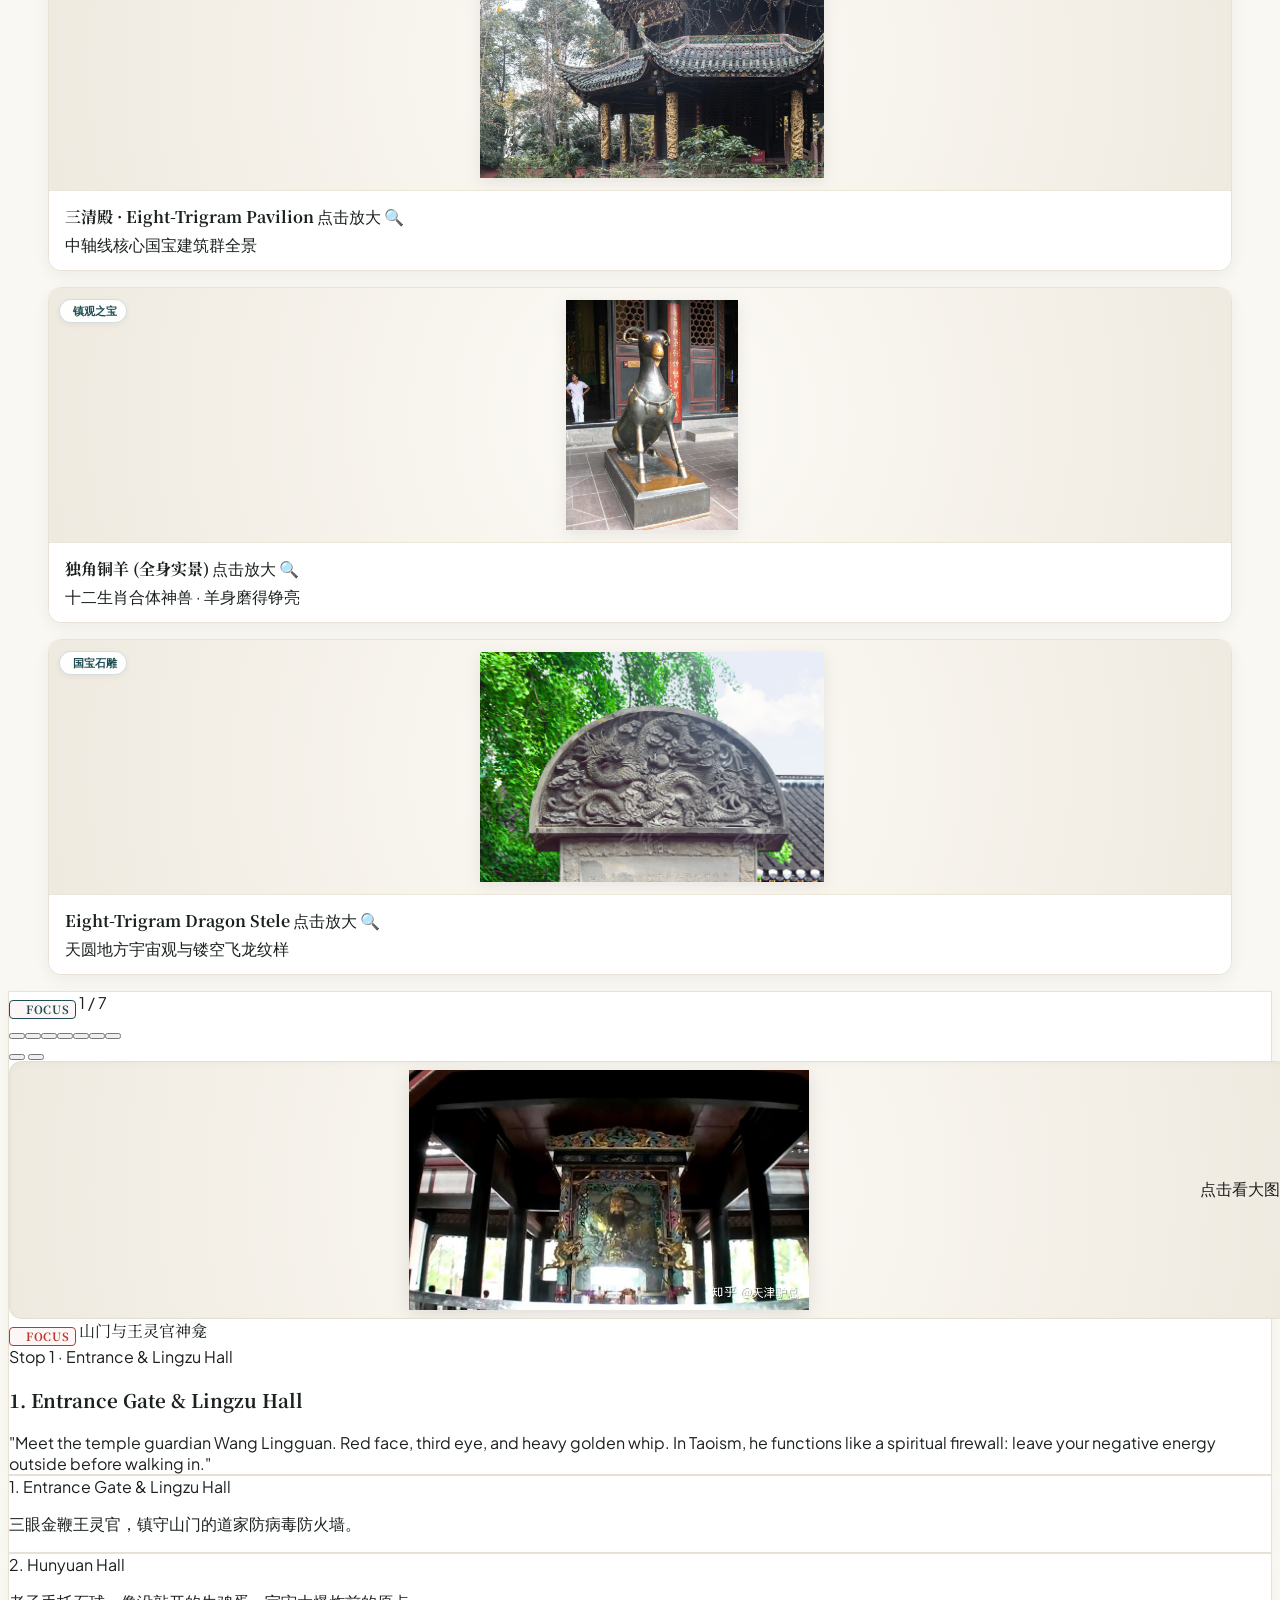
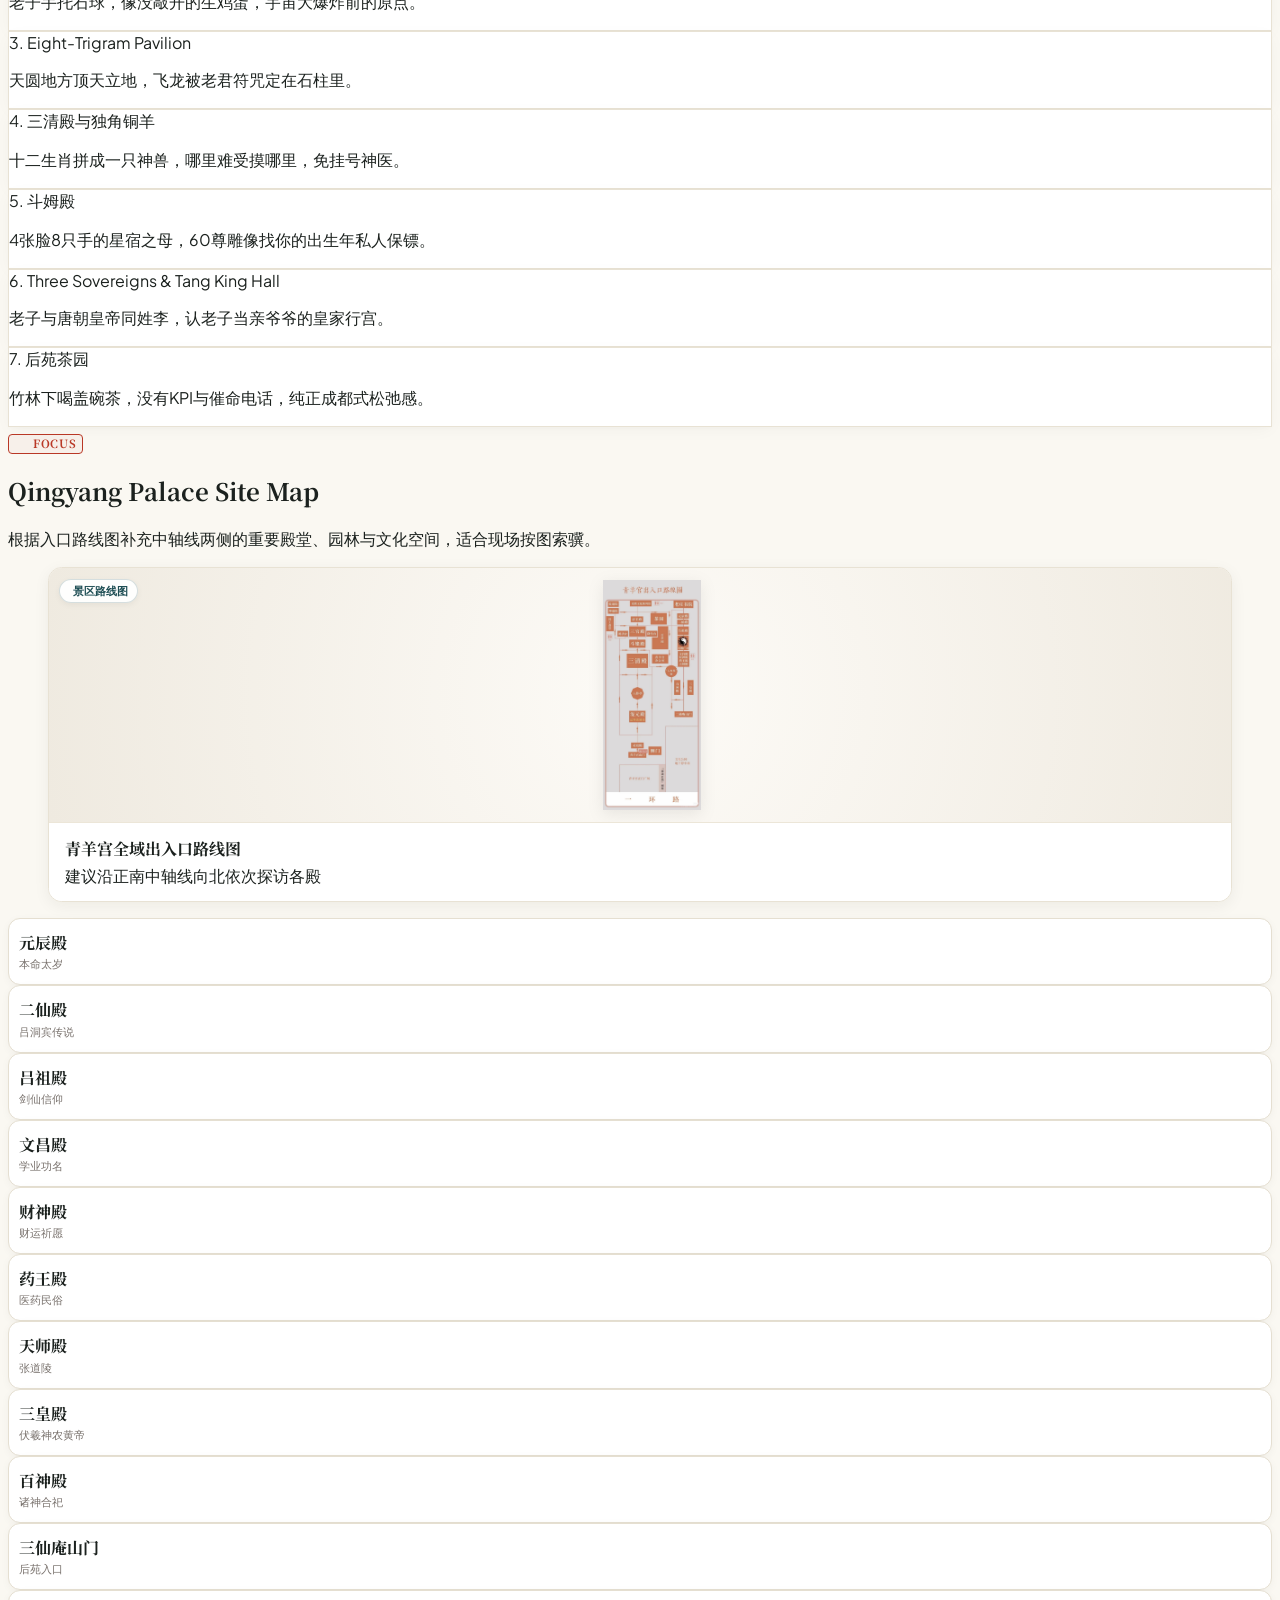
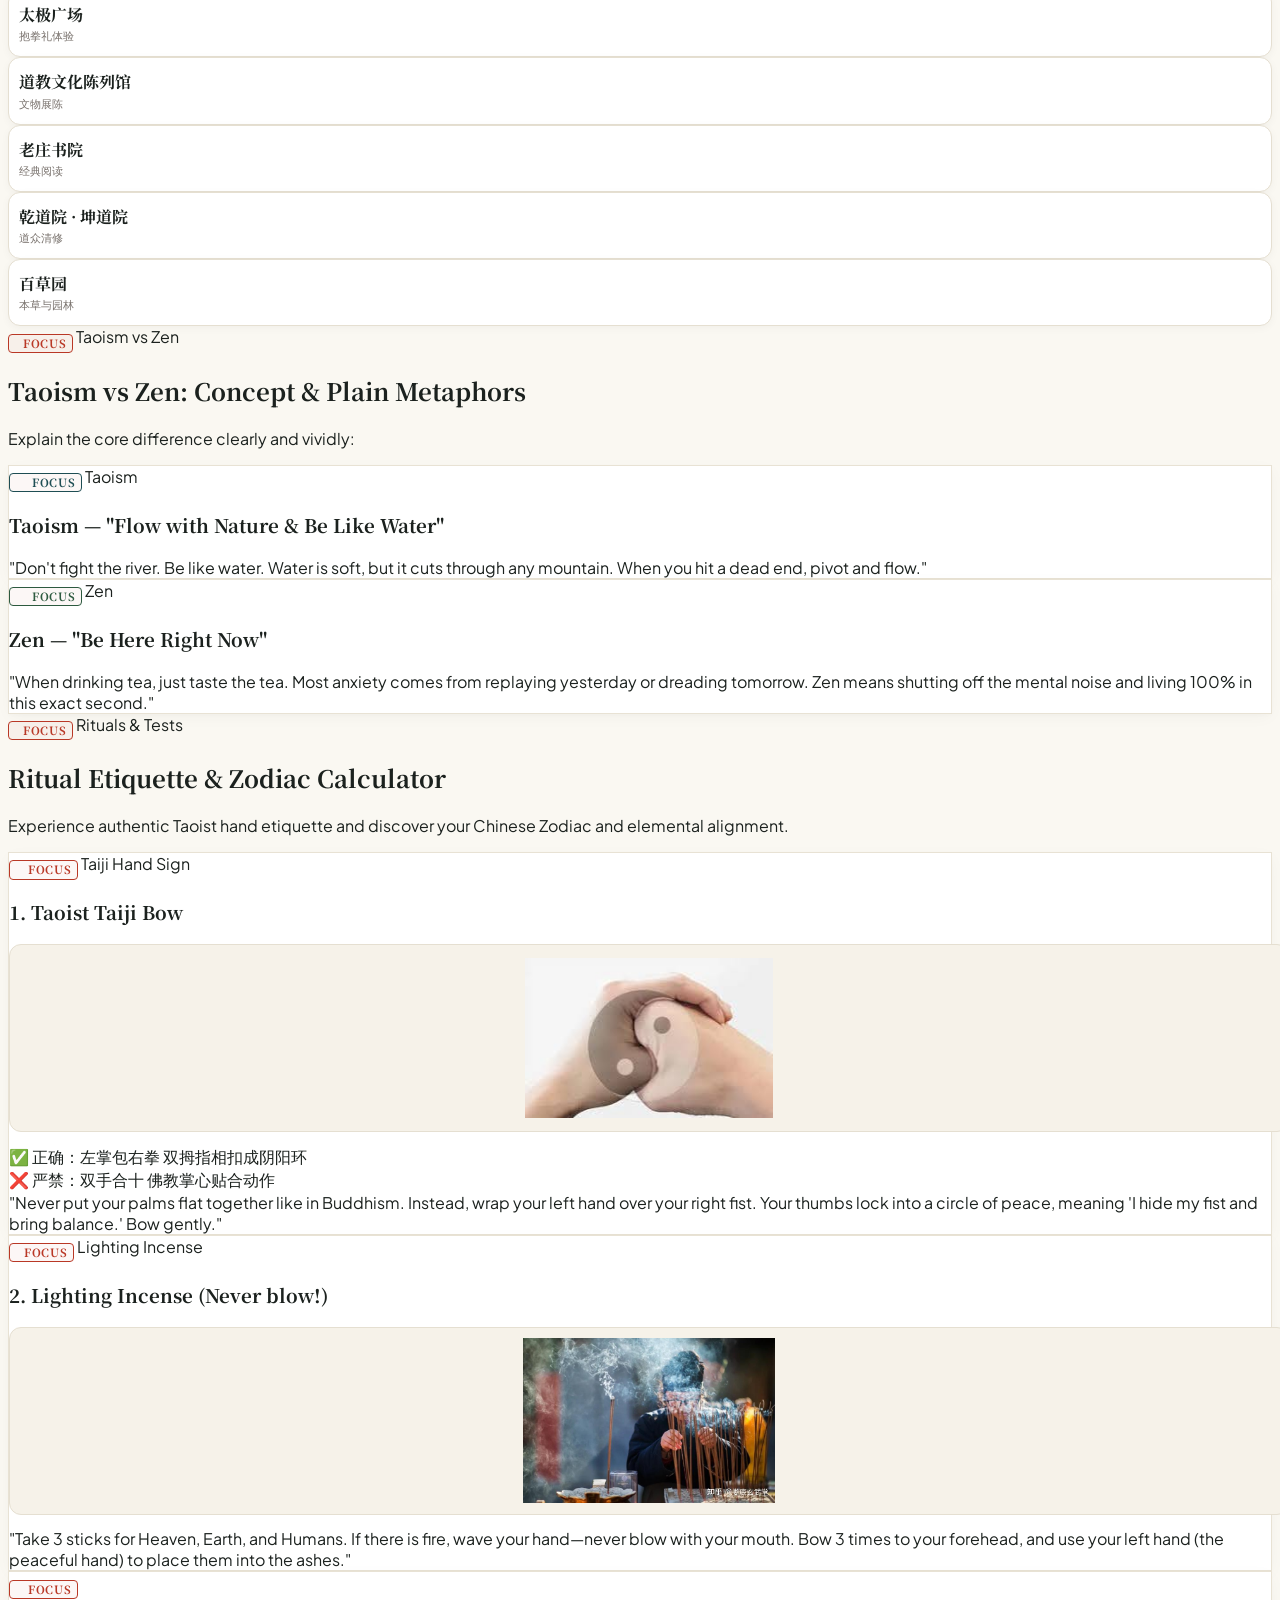
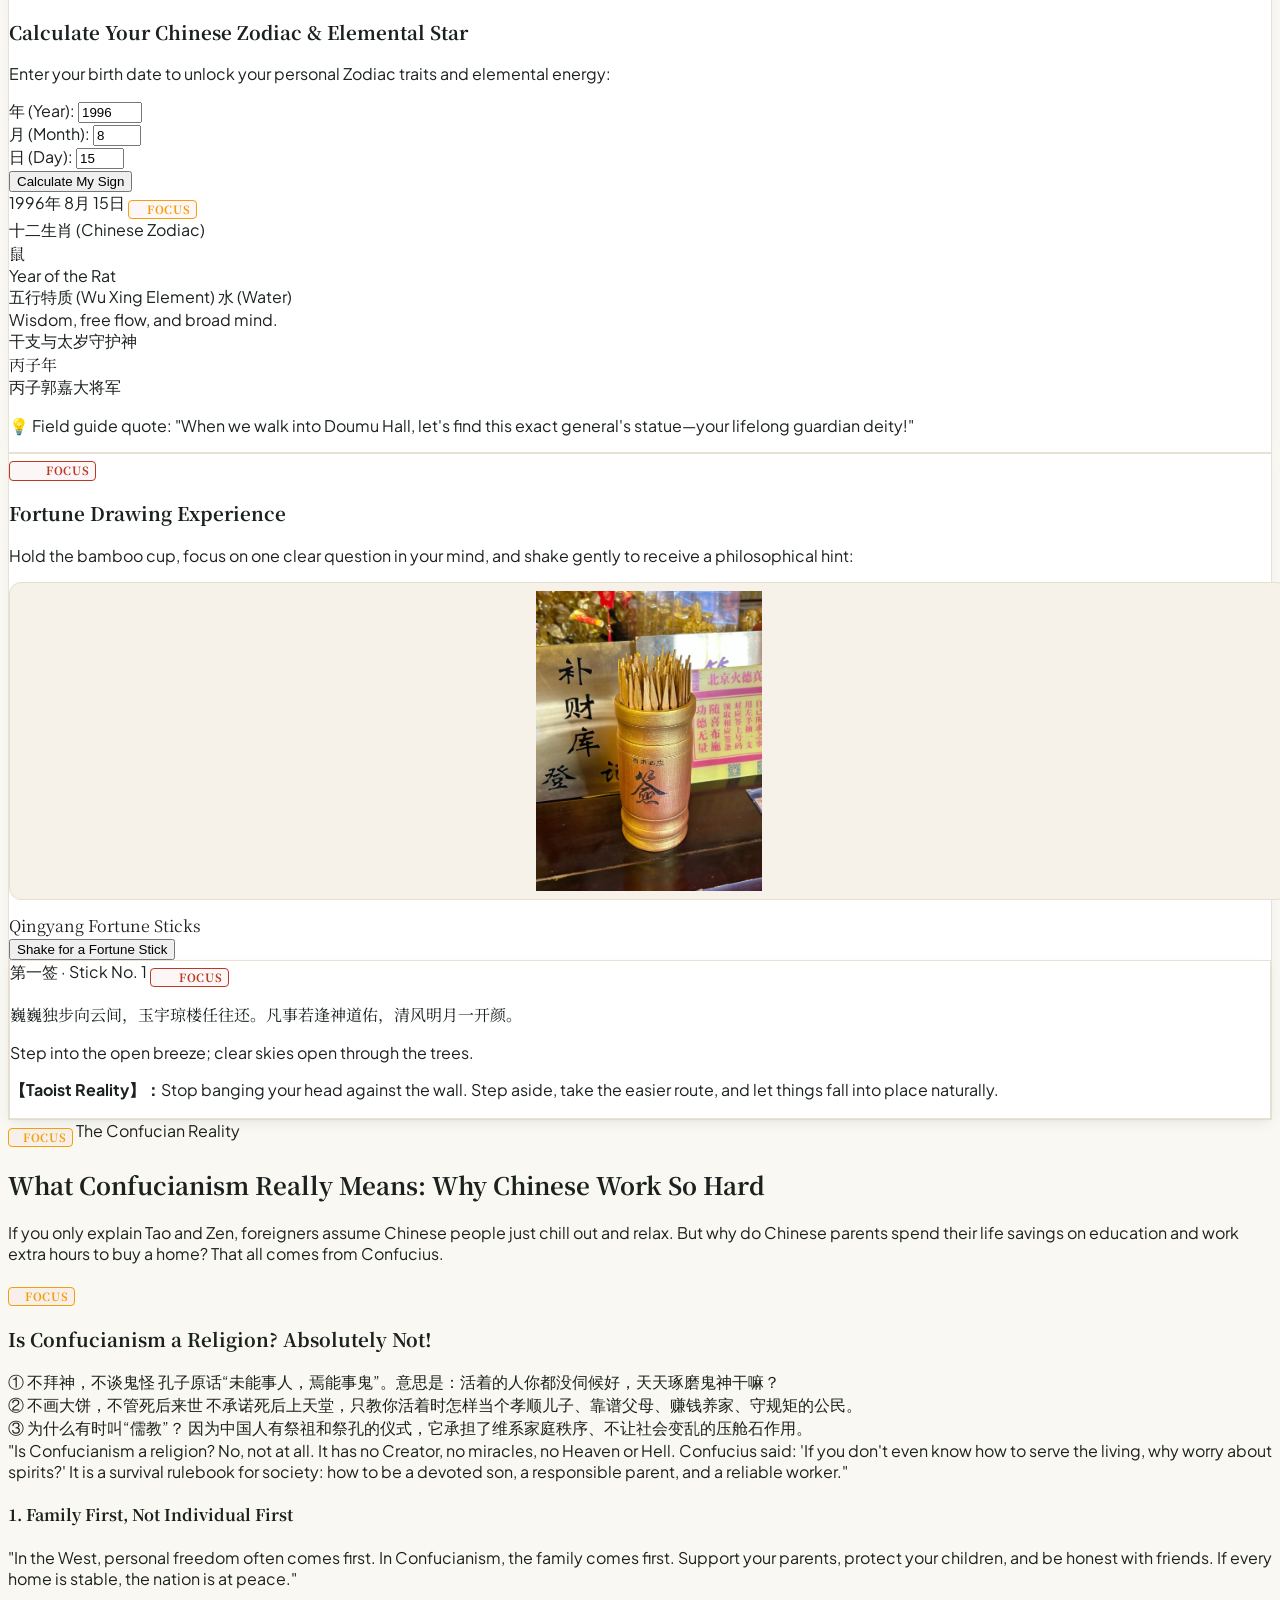
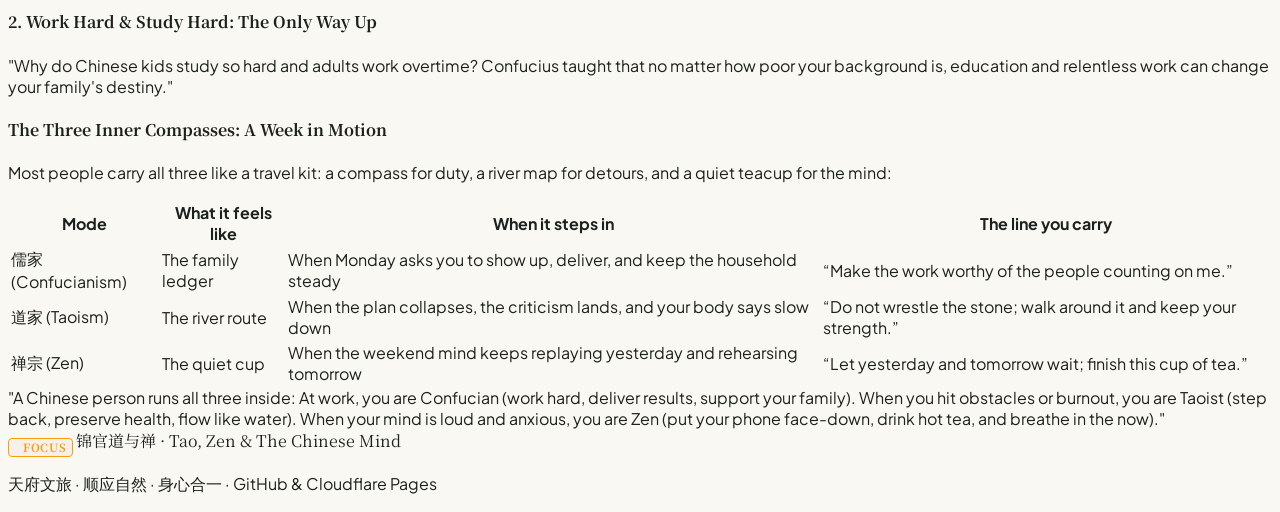
==== commit 6dec972f: "fix(mobile): replace panda logo with elegant emblem, clean destructive css, and resolve mobile layou" ====
--- a/index.html
+++ b/index.html
@@ -11,7 +11,7 @@
   <!-- Lucide Icons CDN -->
   <script src="https://unpkg.com/lucide@latest"></script>
   
-  <link rel="stylesheet" href="./style.css?v=20261108c">
+  <link rel="stylesheet" href="./style.css?v=20261108d">
   <script>
     tailwind.config = {
       theme: {
@@ -42,7 +42,7 @@
     }
   </script>
 </head>
-<body class="min-h-screen text-slate-800 antialiased selection:bg-amber-100 selection:text-amber-900">
+<body class="min-h-screen text-slate-800 antialiased overflow-x-hidden selection:bg-amber-100 selection:text-amber-900">
 
   <!-- 顶部导航栏 -->
   <header class="sticky top-0 z-50 backdrop-blur-md bg-white/95 border-b border-stone-200 shadow-sm">
@@ -55,11 +55,11 @@
         </div>
 
         <div class="flex flex-col">
-          <span class="font-serif-sc font-bold text-lg tracking-wider text-slate-900 group-hover:text-tao transition-colors flex items-center gap-1.5">
+          <span class="font-serif-sc font-bold text-base sm:text-lg tracking-wider text-slate-900 group-hover:text-tao transition-colors flex items-center gap-1.5">
             锦官道与禅
             <span class="inline-block text-[10px] px-1.5 py-0.5 rounded bg-emerald-50 text-emerald-800 border border-emerald-200 font-sans font-medium">成都</span>
           </span>
-          <span class="text-[10px] tracking-widest uppercase text-stone-500 font-medium">Tao, Zen & The Chinese Mind</span>
+          <span class="hidden sm:inline text-[10px] tracking-widest uppercase text-stone-500 font-medium">Tao, Zen & The Chinese Mind</span>
         </div>
       </a>
 
@@ -237,7 +237,7 @@
           </div>
           <figcaption>
             <div class="flex items-center justify-between">
-              <strong class="text-sm font-bold text-slate-900 font-serif-sc group-hover:text-tao transition-colors">Eight-Trigram Pavilion盘龙石刻碑首</strong>
+              <strong class="text-sm font-bold text-slate-900 font-serif-sc group-hover:text-tao transition-colors"><span class="lang-zh">八卦亭盘龙石刻碑首</span><span class="lang-en">Eight-Trigram Dragon Stele</span></strong>
               <span class="text-[10px] text-stone-400">点击放大 🔍</span>
             </div>
             <span class="text-xs text-stone-600 line-clamp-1">天圆地方宇宙观与镂空飞龙纹样</span>
@@ -287,7 +287,7 @@
           </div>
           <div class="md:col-span-7">
             <span class="text-xs font-bold text-tao uppercase tracking-wider block mb-1">Stop 1 · Entrance & Lingzu Hall</span>
-            <h3 class="font-serif-sc font-bold text-2xl text-slate-900 mb-2">1. Entrance Gate & Lingzu Hall</h3>
+            <h3 class="font-serif-sc font-bold text-xl sm:text-2xl text-slate-900 mb-2"><span class="lang-zh">1. 山门与灵祖殿</span><span class="lang-en">1. Entrance Gate & Lingzu Hall</span></h3>
             
             <p class="text-xs sm:text-sm text-stone-700 leading-relaxed mb-3 lang-zh">
               <strong>典雅看点：</strong>正中供奉道教最著名的护法尊神——<strong>王灵官</strong>。红脸赤发，额生神目（第三只眼），右手高举纯铜金鞭，专门镇守山门、驱除邪祟。
@@ -320,7 +320,7 @@
           </div>
           <div class="md:col-span-7">
             <span class="text-xs font-bold text-tao uppercase tracking-wider block mb-1">Stop 2 · Hunyuan Hall</span>
-            <h3 class="font-serif-sc font-bold text-2xl text-slate-900 mb-2">2. Hunyuan Hall</h3>
+            <h3 class="font-serif-sc font-bold text-xl sm:text-2xl text-slate-900 mb-2"><span class="lang-zh">2. 混元殿</span><span class="lang-en">2. Hunyuan Hall</span></h3>
             
             <p class="text-xs sm:text-sm text-stone-700 leading-relaxed mb-3 lang-zh">
               <strong>典雅看点：</strong>供奉道教祖师<strong>太上老君</strong>（老子神化形象）。他手中托着一个“混元乾坤球”，象征天地形成之前、万物融为一体的最初宇宙状态。殿后供奉慈航真人。
@@ -353,7 +353,7 @@
           </div>
           <div class="md:col-span-7">
             <span class="text-xs font-bold text-tao uppercase tracking-wider block mb-1">Stop 3 · Eight-Trigram Pavilion</span>
-            <h3 class="font-serif-sc font-bold text-2xl text-slate-900 mb-2">3. Eight-Trigram Pavilion</h3>
+            <h3 class="font-serif-sc font-bold text-xl sm:text-2xl text-slate-900 mb-2"><span class="lang-zh">3. 八卦亭</span><span class="lang-en">3. Eight-Trigram Pavilion</span></h3>
             
             <p class="text-xs sm:text-sm text-stone-700 leading-relaxed mb-3 lang-zh">
               <strong>典雅看点：</strong>青羊宫核心古建筑。方形地基、圆形穹顶，契合中国古代<strong>“天圆地方”</strong>宇宙观。十六根石柱支撑，外檐有镂空盘龙石柱。相传修建完成时巨龙欲腾云飞去，被老君用神符定住留痕。
@@ -386,7 +386,7 @@
           </div>
           <div class="md:col-span-7">
             <span class="text-xs font-bold text-cinnabar uppercase tracking-wider block mb-1">Stop 4 · Sanqing Hall & Bronze Goats</span>
-            <h3 class="font-serif-sc font-bold text-2xl text-slate-900 mb-2">4. Three Pure Ones Hall & Bronze Goats</h3>
+            <h3 class="font-serif-sc font-bold text-xl sm:text-2xl text-slate-900 mb-2"><span class="lang-zh">4. 三清殿与两只铜羊</span><span class="lang-en">4. Three Pure Ones Hall & Bronze Goats</span></h3>
             
             <p class="text-xs text-stone-700 leading-relaxed mb-2 lang-zh">
               <strong>典雅看点：</strong>主殿供奉最高神祇“三清”。左侧清代<strong>独角铜羊</strong>表面温顺，实为<strong>十二生肖合体神兽</strong>（鼠耳、虎爪、龙角、蛇尾...）。几百年流传“摸羊祛病”民俗。
@@ -442,7 +442,7 @@
           </div>
           <div class="md:col-span-7">
             <span class="text-xs font-bold text-tao uppercase tracking-wider block mb-1">Stop 5 · Doumu Hall</span>
-            <h3 class="font-serif-sc font-bold text-2xl text-slate-900 mb-2">5. Doumu Hall · Find Your Guardian Star</h3>
+            <h3 class="font-serif-sc font-bold text-xl sm:text-2xl text-slate-900 mb-2"><span class="lang-zh">5. 斗姆殿：找本命太岁</span><span class="lang-en">5. Doumu Hall: Find Your Guardian Star</span></h3>
             
             <p class="text-xs sm:text-sm text-stone-700 leading-relaxed mb-3 lang-zh">
               <strong>典雅看点：</strong>供奉北斗众星之母<strong>斗姆元君</strong>，长有三目、四面、八臂，手持日月与法器。两旁排开<strong>六十位太岁神</strong>，对应天干地支六十年循环。
@@ -475,7 +475,7 @@
           </div>
           <div class="md:col-span-7">
             <span class="text-xs font-bold text-tao uppercase tracking-wider block mb-1">Stop 6 · Sanhuang & Tangwang Halls</span>
-            <h3 class="font-serif-sc font-bold text-2xl text-slate-900 mb-2">6. Three Sovereigns & Tang King Hall</h3>
+            <h3 class="font-serif-sc font-bold text-xl sm:text-2xl text-slate-900 mb-2"><span class="lang-zh">6. 三皇殿与唐王殿</span><span class="lang-en">6. Three Sovereigns & Tang King Hall</span></h3>
             
             <p class="text-xs sm:text-sm text-stone-700 leading-relaxed mb-3 lang-zh">
               <strong>典雅看点：</strong>供奉伏羲、神农、黄帝以及唐高祖、唐太宗。唐朝皇帝认老子李耳为先祖，唐僖宗避难成都驻跸于此，升格为大唐皇家宫观。珍藏《道藏辑要》珍贵木刻经版。
@@ -508,7 +508,7 @@
           </div>
           <div class="md:col-span-7">
             <span class="text-xs font-bold text-zen uppercase tracking-wider block mb-1">Stop 7 · Back Garden Tea House</span>
-            <h3 class="font-serif-sc font-bold text-2xl text-slate-900 mb-2">7. Rear Garden Tea House: Zen & Gaiwan Tea</h3>
+            <h3 class="font-serif-sc font-bold text-xl sm:text-2xl text-slate-900 mb-2"><span class="lang-zh">7. 后苑茶园：喝盖碗茶悟道</span><span class="lang-en">7. Rear Garden Tea House: Zen & Gaiwan Tea</span></h3>
             
             <p class="text-xs sm:text-sm text-stone-700 leading-relaxed mb-3 lang-zh">
               <strong>典雅看点：</strong>后院清幽无尘，秋冬银杏金黄，绿竹环绕。露天竹椅随意散落，道士与市民同坐饮茶闲聊，融入天府之国地道的慢生活禅意。
@@ -564,7 +564,16 @@
     <div class="flex items-center gap-2 mb-3"><span class="chinese-seal text-xs">Route Map</span><h2 class="font-serif-sc font-bold text-2xl text-slate-900">Qingyang Palace Site Map</h2></div>
     <p class="text-sm text-stone-600 mb-6">根据入口路线图补充中轴线两侧的重要殿堂、园林与文化空间，适合现场按图索骥。</p>
     <div class="grid grid-cols-1 md:grid-cols-5 gap-6 items-start">
-      <figure class="md:col-span-2 photo-card"><img src="./assets/images/qingyang-route-map.jpg" alt="青羊宫出入口路线图" loading="lazy"><figcaption><strong>青羊宫出入口路线图</strong><span>建议从山门向北依次游览</span></figcaption></figure>
+      <figure class="md:col-span-2 photo-card group">
+        <div class="img-wrap">
+          <span class="gallery-badge"><i data-lucide="map" class="w-3 h-3"></i> 景区路线图</span>
+          <img class="photo-zoomable" src="./assets/images/qingyang-route-map.jpg" alt="青羊宫出入口路线图" loading="lazy">
+        </div>
+        <figcaption>
+          <strong class="text-sm font-bold text-slate-900 font-serif-sc">青羊宫全域出入口路线图</strong>
+          <span class="text-xs text-stone-500">建议沿正南中轴线向北依次探访各殿</span>
+        </figcaption>
+      </figure>
       <div class="md:col-span-3 grid grid-cols-2 sm:grid-cols-3 gap-3">
         <div class="spot-chip">元辰殿<small>本命太岁</small></div><div class="spot-chip">二仙殿<small>吕洞宾传说</small></div><div class="spot-chip">吕祖殿<small>剑仙信仰</small></div>
         <div class="spot-chip">文昌殿<small>学业功名</small></div><div class="spot-chip">财神殿<small>财运祈愿</small></div><div class="spot-chip">药王殿<small>医药民俗</small></div>
@@ -970,7 +979,7 @@
         </p>
 
         <div class="overflow-x-auto mb-4">
-          <table class="w-full text-left text-xs sm:text-sm border-collapse">
+          <div class="mobile-table-wrap shadow-sm my-4"><table class="w-full text-left text-xs sm:text-sm border-collapse">
             <thead>
               <tr class="border-b border-stone-700 text-stone-400">
                 <th class="py-2.5 px-2.5">Mode</th>
@@ -999,7 +1008,7 @@
                 <td class="py-3 px-2.5 text-emerald-200">“Let yesterday and tomorrow wait; finish this cup of tea.”</td>
               </tr>
             </tbody>
-          </table>
+          </table></div>
         </div>
 
         <div class="p-3.5 bg-stone-900 rounded-xl border border-stone-700 text-xs sm:text-sm text-stone-300 italic lang-en">
@@ -1021,7 +1030,7 @@
     </div>
   </footer>
 
-  <script src="./app.js?v=20261108c"></script>
+  <script src="./app.js?v=20261108d"></script>
   <script>
     lucide.createIcons();
   </script>
--- a/style.css
+++ b/style.css
@@ -279,7 +279,7 @@
 html[data-lang="bi"] .lang-zh,
 html[data-lang="bi"] .lang-en { display: block !important; }
 
-/* 部位标签 */
+/* 部位标签交互 */
 .zodiac-badge {
   transition: all 0.2s ease;
   cursor: pointer;
@@ -290,16 +290,125 @@
   color: #FFFFFF !important;
   border-color: #1E4E54 !important;
 }
-.spot-chip{padding:.8rem .75rem;border:1px solid #e8e2d4;border-radius:.75rem;background:#fff;font-family:"Noto Serif SC",serif;font-weight:700;color:#1b211e;box-shadow:0 3px 10px rgba(35,30,20,.05)}
-.spot-chip small{display:block;margin-top:.25rem;font-family:inherit;font-size:.68rem;font-weight:400;color:#78716c}
-
-/* final visual polish */
-.panda-logo{background:url('./assets/images/panda-logo.svg') center/contain no-repeat;border:0!important}.panda-logo svg{display:none}.panda-logo:before{content:none} .border,.border-2,.border-l-2,.border-l-4,.border-b,.border-y,.border-stone-100,.border-stone-200,.border-stone-300,.border-amber-200,.border-amber-300,.border-emerald-600,.border-red-400,.border-tao,.border-cinnabar{border-color:transparent!important} .card-paper,.photo-card,.spot-chip{border:0!important} .slide-photo{border:0!important} @media(max-width:640px){.slide-photo{height:145px}.photo-card img{height:145px}.card-paper{padding:1rem!important}.qingyang-photo-strip{gap:.65rem}.spot-chip{padding:.6rem .5rem;font-size:.78rem}.spot-chip small{font-size:.62rem}h1{font-size:2rem!important}section{padding-top:2.5rem!important;padding-bottom:2.5rem!important}}
-
-.animate-spin-slow{background:url('./assets/images/bagua-spin.svg') center/contain no-repeat}.animate-spin-slow>*{visibility:hidden}
-.hard-no-borders,[class*="border"]{border-width:0!important;border-color:transparent!important}
-*,*::before,*::after{border-style:none!important;border-width:0!important}
-.animate-spin-slow{animation:spin 18s linear infinite!important;visibility:visible!important}
-@keyframes spin{to{transform:rotate(360deg)}}
-html[data-lang="en"] .chinese-seal{font-size:0}html[data-lang="en"] .chinese-seal:after{content:"Guide";font-size:.7rem;letter-spacing:.08em}
-@media(max-width:640px){header>div{height:auto!important;min-height:4rem;flex-wrap:wrap;gap:.45rem;padding-top:.45rem;padding-bottom:.45rem}header a{min-width:0;gap:.45rem}header a .text-lg{font-size:.9rem;white-space:nowrap}header a .tracking-widest{font-size:8px;white-space:nowrap}header>div>div:last-child{margin-left:auto}header>div>div:last-child button{padding-left:.45rem!important;padding-right:.45rem!important;font-size:10px}}
+
+/* 景点导览芯片标签 */
+.spot-chip {
+  padding: 0.75rem 0.65rem;
+  border: 1px solid #E5DFD1;
+  border-radius: 0.75rem;
+  background: #FFFFFF;
+  font-family: "Noto Serif SC", serif;
+  font-weight: 700;
+  color: #1B211E;
+  box-shadow: 0 2px 8px rgba(35, 30, 20, 0.04);
+  transition: all 0.2s ease;
+}
+.spot-chip:hover {
+  border-color: #1E4E54;
+  transform: translateY(-2px);
+  box-shadow: 0 4px 12px rgba(30, 78, 84, 0.08);
+}
+.spot-chip small {
+  display: block;
+  margin-top: 0.2rem;
+  font-family: -apple-system, BlinkMacSystemFont, "Segoe UI", Roboto, sans-serif;
+  font-size: 0.7rem;
+  font-weight: 400;
+  color: #78716C;
+}
+
+/* 旋转太极动画 */
+.animate-spin-slow {
+  animation: spin 20s linear infinite;
+}
+@keyframes spin {
+  from { transform: rotate(0deg); }
+  to { transform: rotate(360deg); }
+}
+
+/* 印章英文适配 */
+html[data-lang="en"] .chinese-seal {
+  font-size: 0;
+}
+html[data-lang="en"] .chinese-seal::after {
+  content: "FOCUS";
+  font-size: 0.7rem;
+  letter-spacing: 0.06em;
+}
+
+/* =======================================================
+   移动端响应式与错位排版全方位专项精修 (Mobile Responsive Polish)
+   ======================================================= */
+@media (max-width: 640px) {
+  /* 导航栏单行紧凑自适应，杜绝折行撕裂 */
+  header {
+    height: auto;
+  }
+  header .h-16 {
+    height: 3.5rem;
+    padding-left: 0.75rem;
+    padding-right: 0.75rem;
+  }
+  
+  /* 标题与文字行高自适应 */
+  h1 {
+    font-size: 1.75rem !important;
+    line-height: 1.25 !important;
+  }
+  section {
+    padding-top: 2.5rem !important;
+    padding-bottom: 2.5rem !important;
+  }
+
+  /* 幻灯片与画廊卡片高度自适应 */
+  .slide-photo-frame {
+    height: 195px !important;
+    padding: 0.35rem;
+  }
+  .photo-card .img-wrap {
+    height: 195px !important;
+    padding: 0.5rem;
+  }
+  
+  /* 卡片内边距在小屏下适度收紧，保障呼吸感 */
+  .card-paper {
+    padding: 1.15rem !important;
+  }
+
+  /* 修复 PPT 顶部计数器与翻页键挤压 */
+  #ppt-deck-view .flex.items-center.justify-between.border-b {
+    gap: 0.5rem;
+    padding-bottom: 0.75rem;
+    margin-bottom: 1rem;
+  }
+  #ppt-dots {
+    display: none; /* 移动端隐藏 7 个小圆点，保留清晰的 1/7 计数与箭头，防止错位挤出屏幕 */
+  }
+
+  /* 表格横向安全滑动，防止破坏整页宽度 */
+  .mobile-table-wrap {
+    width: 100%;
+    overflow-x: auto;
+    -webkit-overflow-scrolling: touch;
+    border-radius: 0.75rem;
+    border: 1px solid #E5DFD1;
+  }
+  .mobile-table-wrap table {
+    min-width: 480px;
+  }
+
+  /* 测算组件小屏布局优化 */
+  #bazi-result .grid {
+    grid-template-columns: 1fr !important;
+    gap: 0.65rem !important;
+  }
+
+  /* 摇签筒容器小屏高度优化 */
+  .fortune-tall-frame {
+    min-height: 220px !important;
+    max-height: 260px !important;
+  }
+  .fortune-tall-frame img {
+    max-height: 240px !important;
+  }
+}
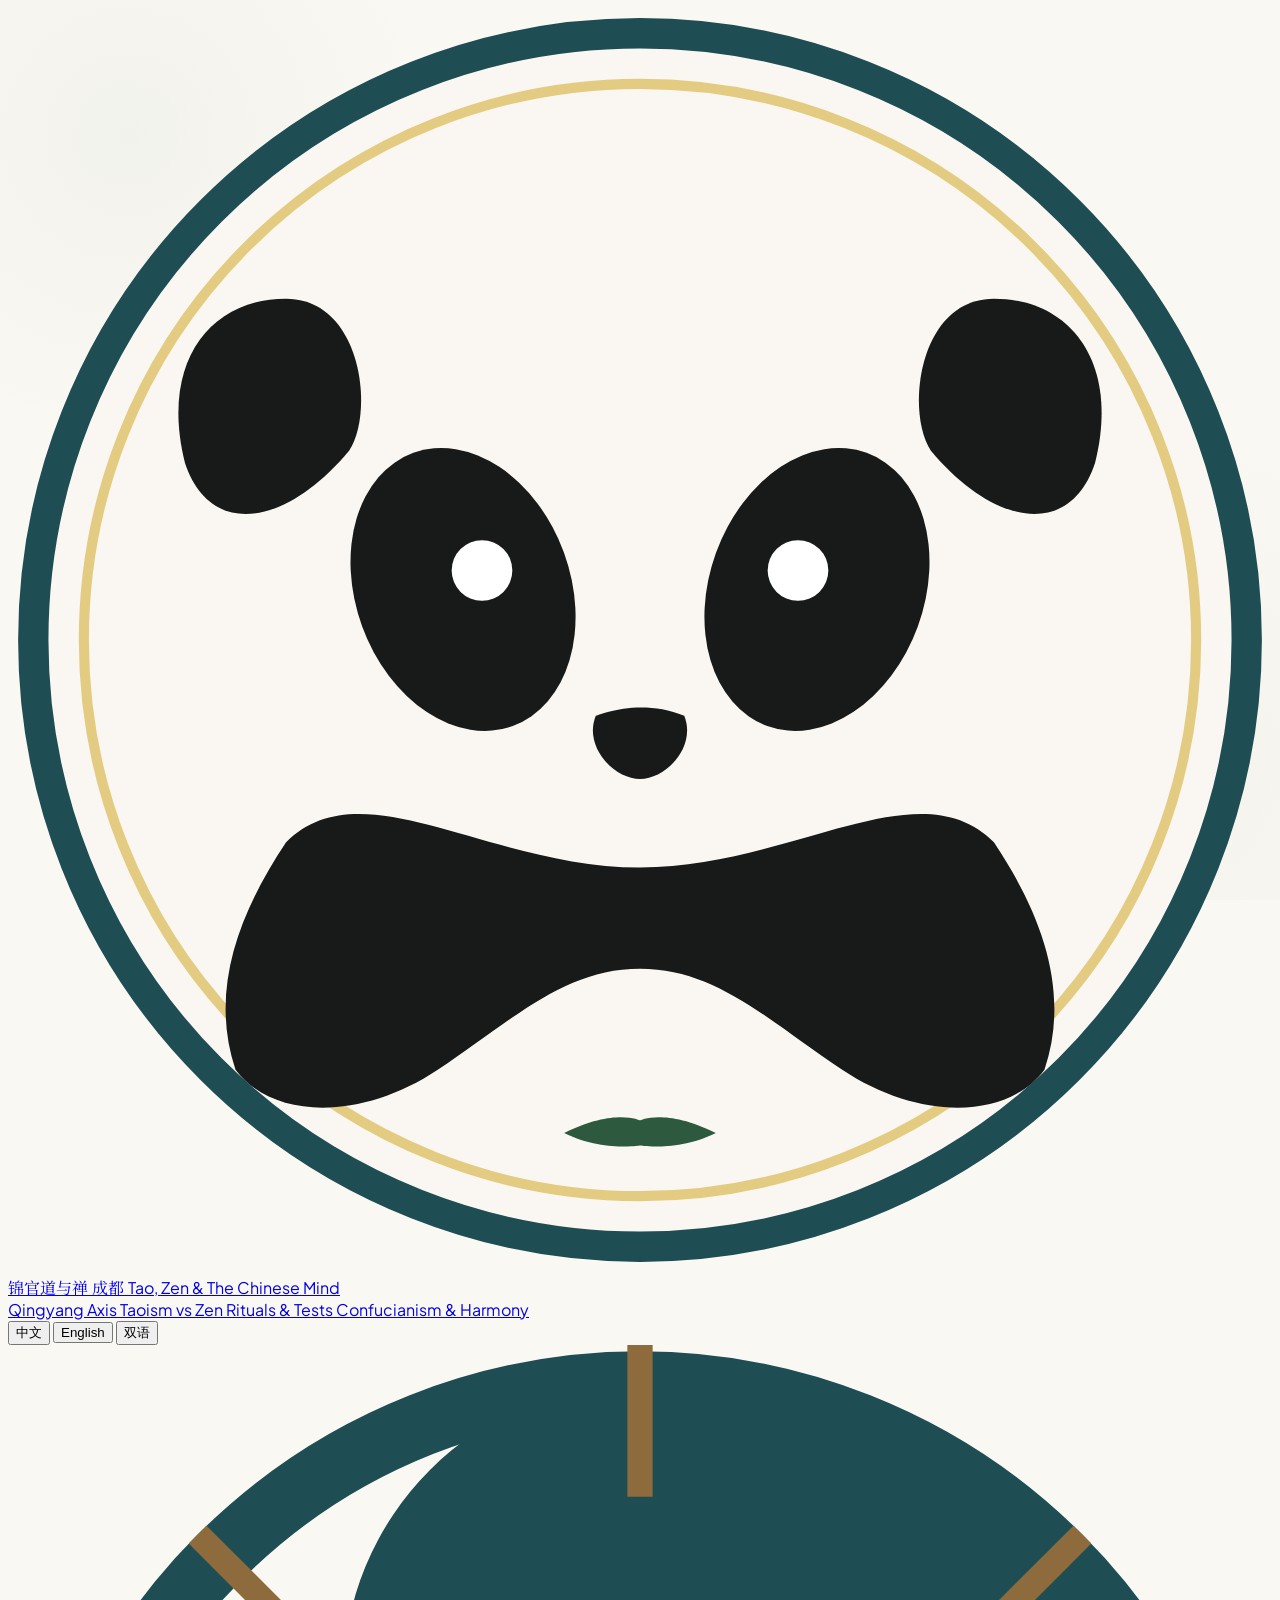
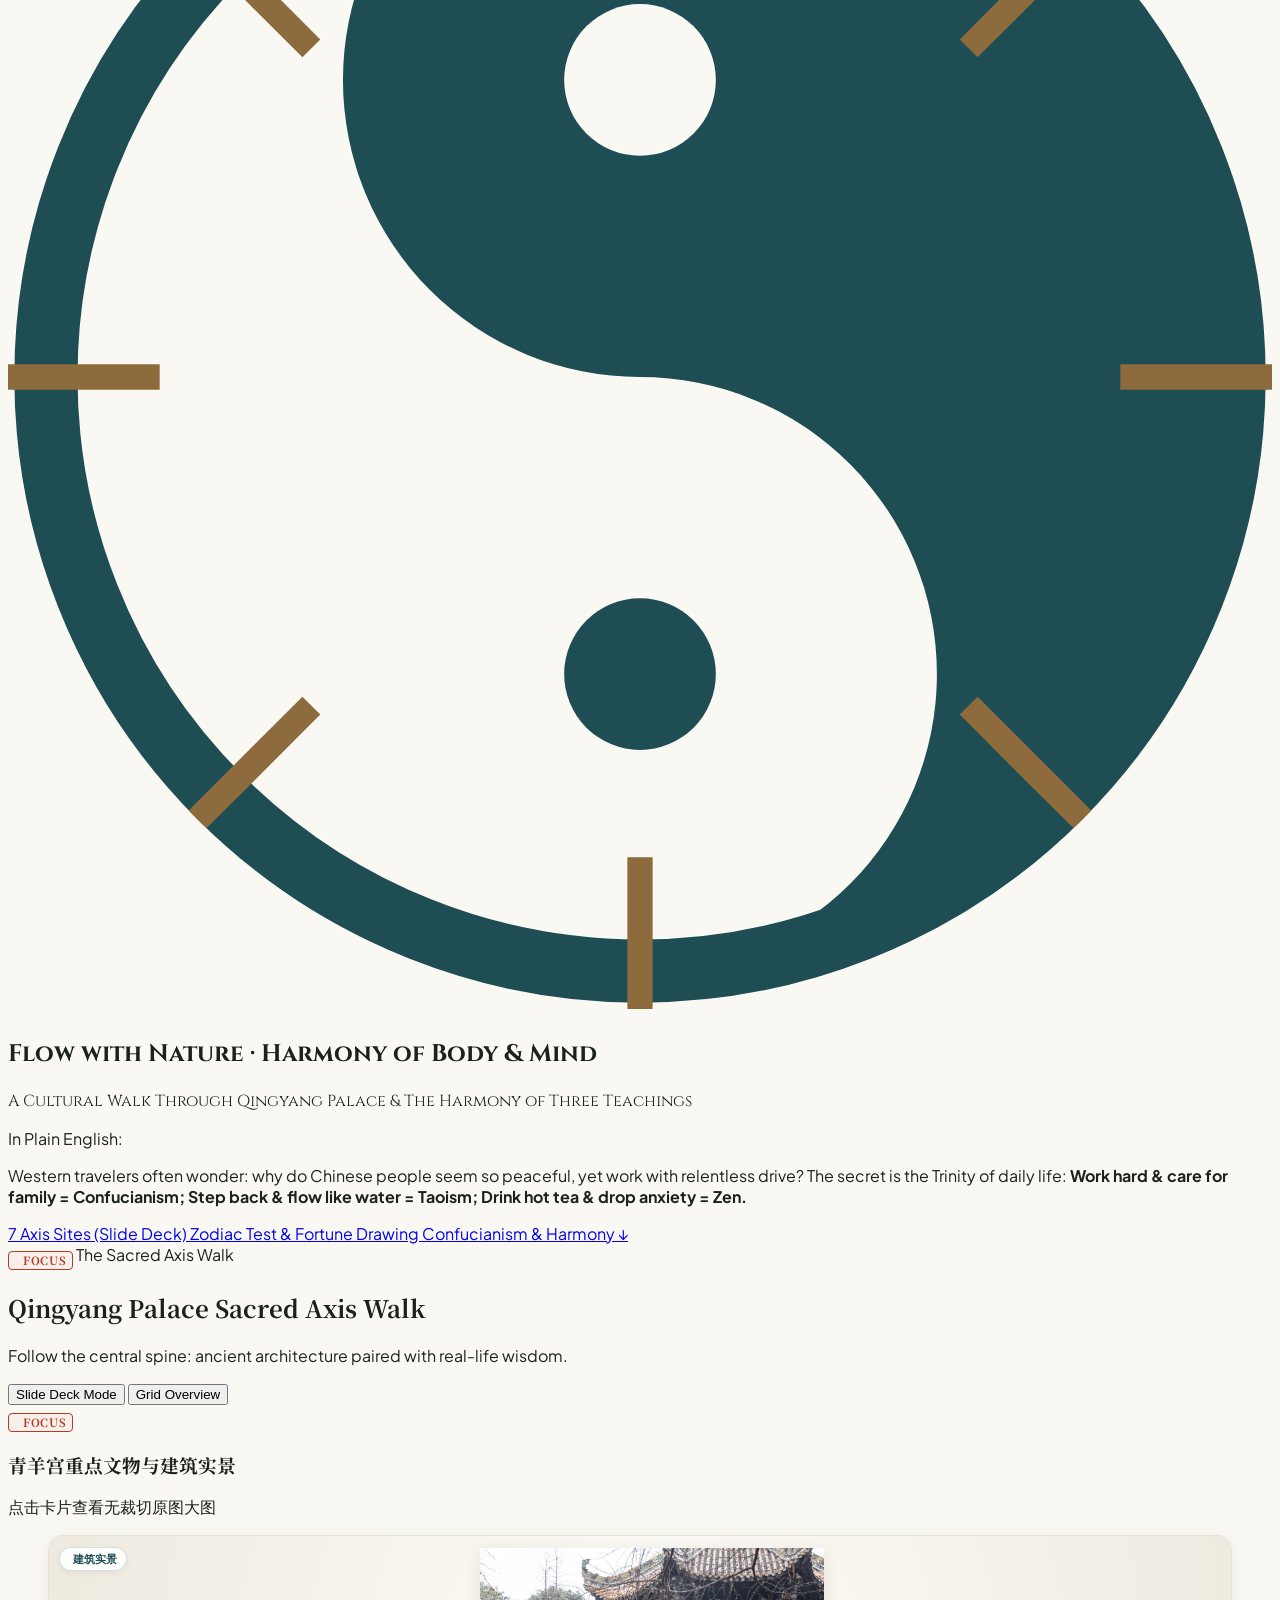
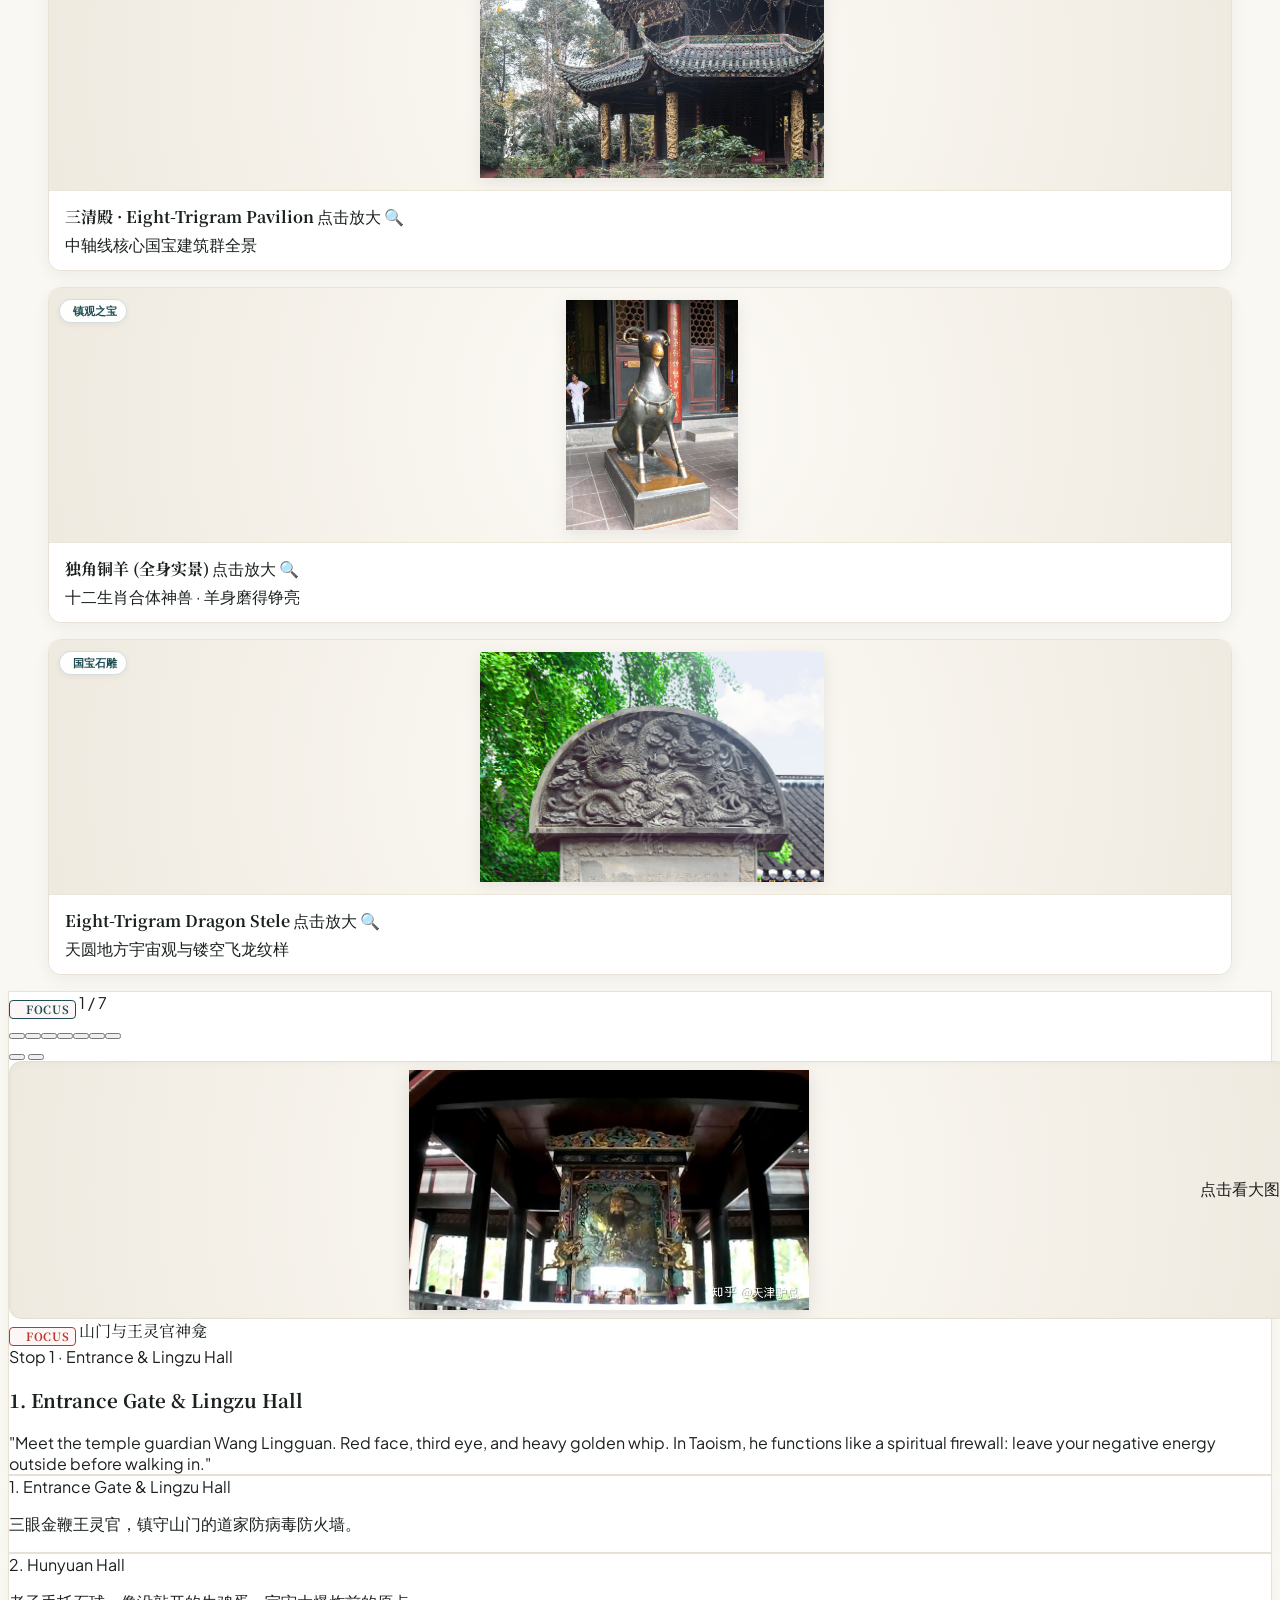
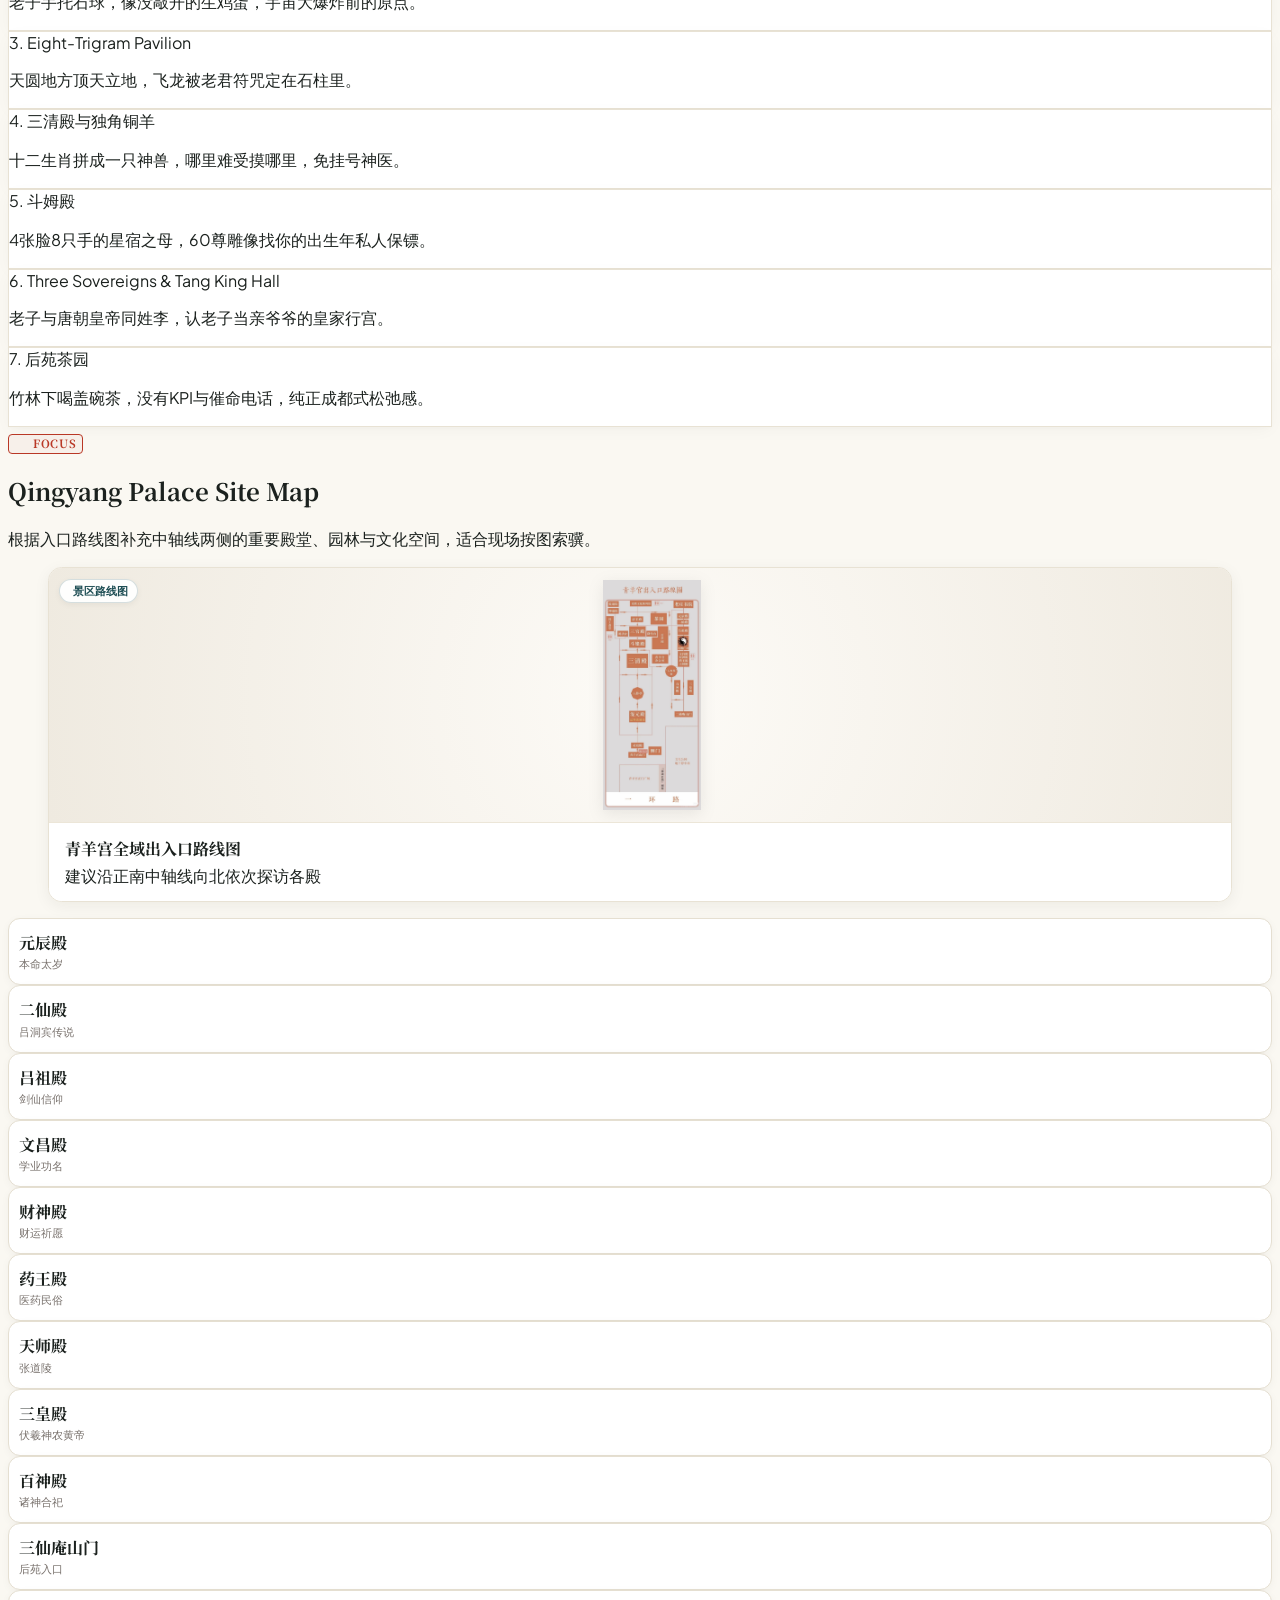
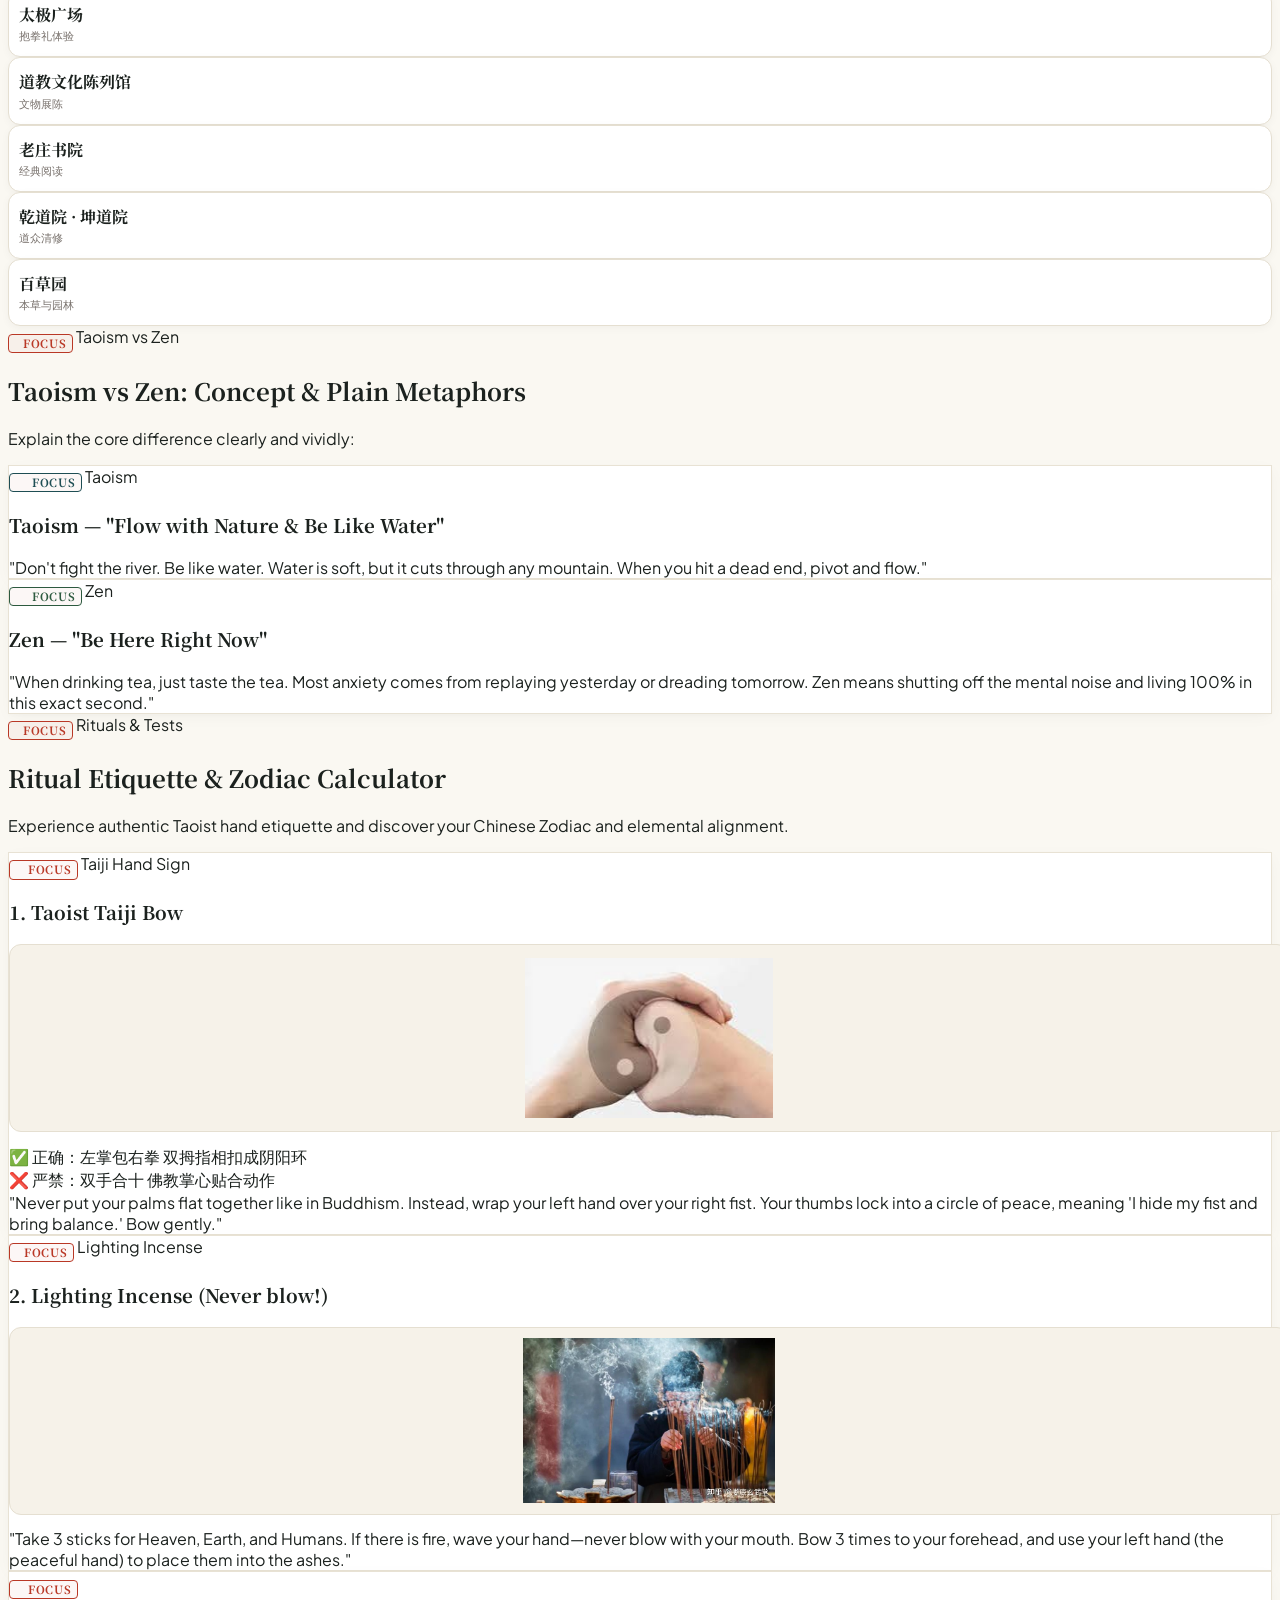
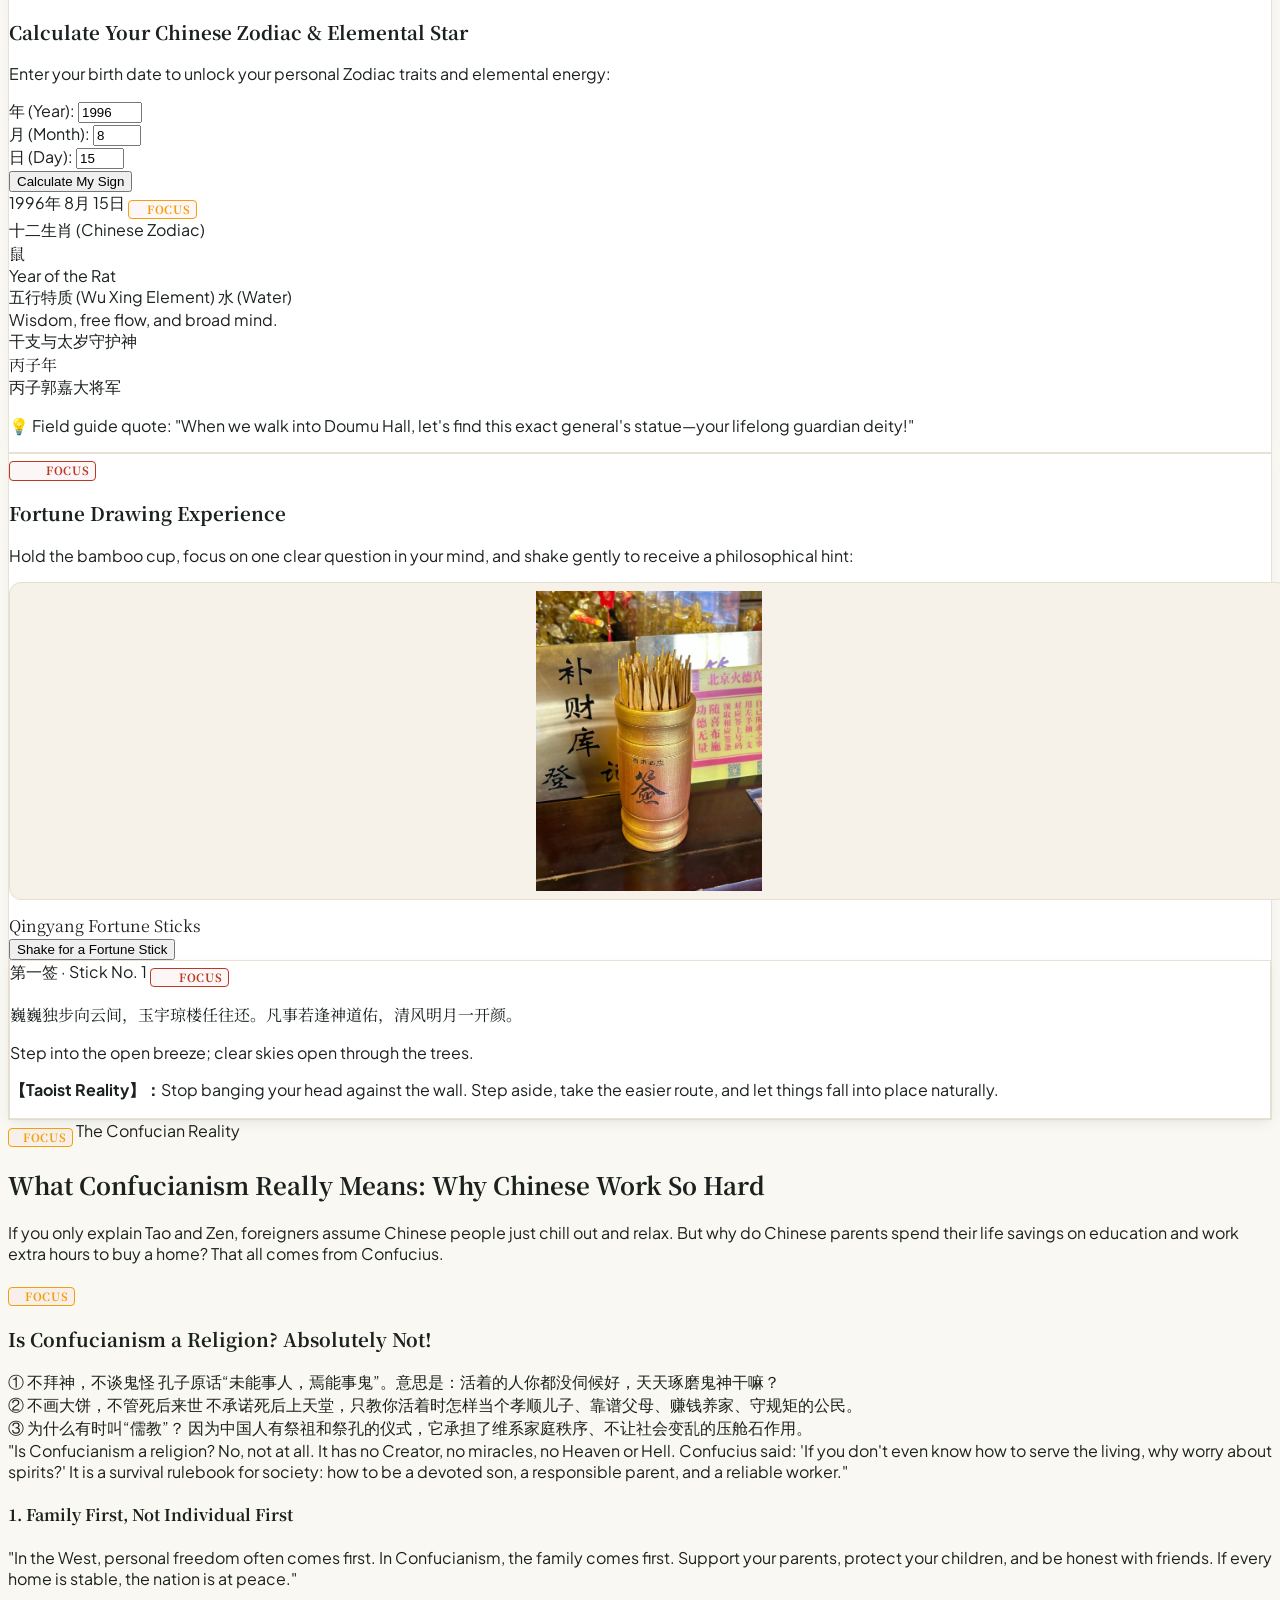
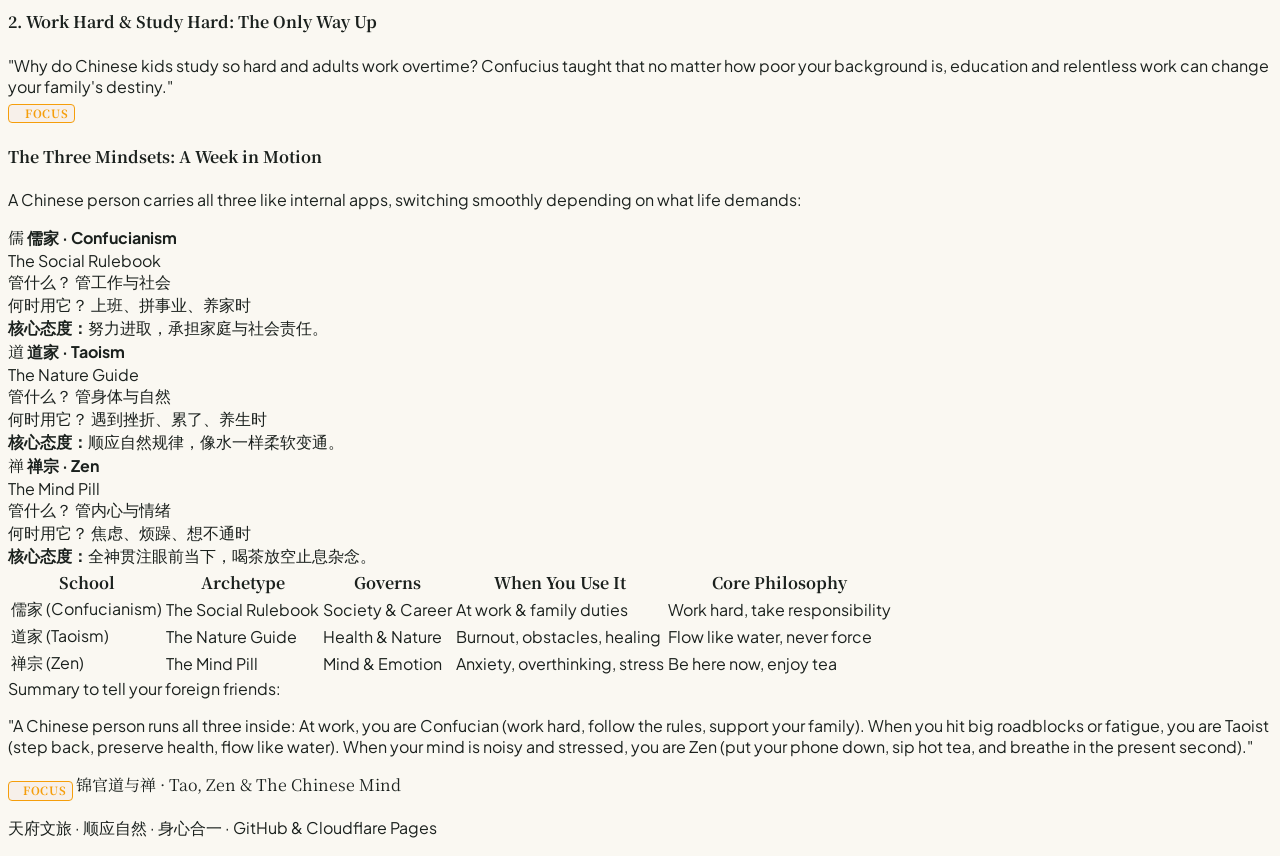
==== commit 6a4c4338: "feat(ui): update panda logo to negative-space zen emblem and provide responsive card stack for botto" ====
--- a/index.html
+++ b/index.html
@@ -11,7 +11,7 @@
   <!-- Lucide Icons CDN -->
   <script src="https://unpkg.com/lucide@latest"></script>
   
-  <link rel="stylesheet" href="./style.css?v=20261108d">
+  <link rel="stylesheet" href="./style.css?v=20261108e">
   <script>
     tailwind.config = {
       theme: {
@@ -967,52 +967,200 @@
         </div>
       </div>
 
-      <!-- 一分钟三教合一总结表格 -->
-      <div class="bg-stone-800 p-6 rounded-2xl border border-stone-700">
-        <h4 class="font-serif-sc font-bold text-xl text-white mb-3">
-          <span class="lang-zh">一分钟搞定：普通中国人的一周心智切换表</span>
-          <span class="lang-en">The Three Inner Compasses: A Week in Motion</span>
-        </h4>
-        <p class="text-stone-300 text-xs sm:text-sm mb-4">
-          <span class="lang-zh">中国人不是二选一，而是把三者当成三个手机App，随时切换：</span>
-          <span class="lang-en">Most people carry all three like a travel kit: a compass for duty, a river map for detours, and a quiet teacup for the mind:</span>
+      <!-- 一分钟三教合一总结板块 (移动端卡片化 · 桌面端大表格 · 体验完美适配) -->
+      <div class="bg-stone-800 p-5 sm:p-7 rounded-2xl border border-stone-700 shadow-xl">
+        <div class="flex items-center gap-2 mb-2">
+          <span class="chinese-seal text-xs" style="border-color:#F59E0B;color:#F59E0B;">一分钟讲透</span>
+          <h4 class="font-serif-sc font-bold text-lg sm:text-xl text-white">
+            <span class="lang-zh">普通中国人的一周心智切换表</span>
+            <span class="lang-en">The Three Mindsets: A Week in Motion</span>
+          </h4>
+        </div>
+        <p class="text-stone-300 text-xs sm:text-sm mb-5">
+          <span class="lang-zh">中国人不是二选一，而是把“儒、道、禅”装在同一个脑子里，在人生的不同时刻切换使用：</span>
+          <span class="lang-en">A Chinese person carries all three like internal apps, switching smoothly depending on what life demands:</span>
         </p>
 
-        <div class="overflow-x-auto mb-4">
-          <div class="mobile-table-wrap shadow-sm my-4"><table class="w-full text-left text-xs sm:text-sm border-collapse">
+        <!-- 移动端专属心智切换卡片栈 (屏幕 < 640px 显示，解决表格过宽截断问题) -->
+        <div class="block sm:hidden space-y-3.5 mb-5">
+          <!-- 1. 儒家卡片 -->
+          <div class="bg-stone-900/90 rounded-xl p-4 border-l-4 border-amber-400 border-t border-r border-b border-stone-700/60 shadow-sm">
+            <div class="flex items-center justify-between mb-2 pb-2 border-b border-stone-800">
+              <div class="flex items-center gap-2">
+                <span class="w-6 h-6 rounded-full bg-amber-500/20 text-amber-400 flex items-center justify-center text-xs font-bold font-serif-sc">儒</span>
+                <strong class="text-amber-300 font-bold text-sm">儒家 · Confucianism</strong>
+              </div>
+              <span class="text-[11px] px-2 py-0.5 rounded-full bg-amber-400/10 text-amber-300 border border-amber-400/20 font-medium">The Social Rulebook</span>
+            </div>
+            <div class="grid grid-cols-2 gap-2 text-xs mb-2.5">
+              <div>
+                <span class="text-stone-400 block text-[10px]">管什么？</span>
+                <span class="text-stone-100 font-medium">管工作与社会</span>
+              </div>
+              <div>
+                <span class="text-stone-400 block text-[10px]">何时用它？</span>
+                <span class="text-stone-100 font-medium">上班、拼事业、养家时</span>
+              </div>
+            </div>
+            <div class="bg-stone-800/80 rounded-lg p-2.5 text-xs text-amber-200 flex items-start gap-1.5 border border-amber-500/15">
+              <i data-lucide="compass" class="w-3.5 h-3.5 text-amber-400 shrink-0 mt-0.5"></i>
+              <span><strong>核心态度：</strong>努力进取，承担家庭与社会责任。</span>
+            </div>
+          </div>
+
+          <!-- 2. 道家卡片 -->
+          <div class="bg-stone-900/90 rounded-xl p-4 border-l-4 border-teal-400 border-t border-r border-b border-stone-700/60 shadow-sm">
+            <div class="flex items-center justify-between mb-2 pb-2 border-b border-stone-800">
+              <div class="flex items-center gap-2">
+                <span class="w-6 h-6 rounded-full bg-teal-500/20 text-teal-400 flex items-center justify-center text-xs font-bold font-serif-sc">道</span>
+                <strong class="text-teal-300 font-bold text-sm">道家 · Taoism</strong>
+              </div>
+              <span class="text-[11px] px-2 py-0.5 rounded-full bg-teal-400/10 text-teal-300 border border-teal-400/20 font-medium">The Nature Guide</span>
+            </div>
+            <div class="grid grid-cols-2 gap-2 text-xs mb-2.5">
+              <div>
+                <span class="text-stone-400 block text-[10px]">管什么？</span>
+                <span class="text-stone-100 font-medium">管身体与自然</span>
+              </div>
+              <div>
+                <span class="text-stone-400 block text-[10px]">何时用它？</span>
+                <span class="text-stone-100 font-medium">遇到挫折、累了、养生时</span>
+              </div>
+            </div>
+            <div class="bg-stone-800/80 rounded-lg p-2.5 text-xs text-teal-200 flex items-start gap-1.5 border border-teal-500/15">
+              <i data-lucide="waves" class="w-3.5 h-3.5 text-teal-400 shrink-0 mt-0.5"></i>
+              <span><strong>核心态度：</strong>顺应自然规律，像水一样柔软变通。</span>
+            </div>
+          </div>
+
+          <!-- 3. 禅宗卡片 -->
+          <div class="bg-stone-900/90 rounded-xl p-4 border-l-4 border-emerald-400 border-t border-r border-b border-stone-700/60 shadow-sm">
+            <div class="flex items-center justify-between mb-2 pb-2 border-b border-stone-800">
+              <div class="flex items-center gap-2">
+                <span class="w-6 h-6 rounded-full bg-emerald-500/20 text-emerald-400 flex items-center justify-center text-xs font-bold font-serif-sc">禅</span>
+                <strong class="text-emerald-300 font-bold text-sm">禅宗 · Zen</strong>
+              </div>
+              <span class="text-[11px] px-2 py-0.5 rounded-full bg-emerald-400/10 text-emerald-300 border border-emerald-400/20 font-medium">The Mind Pill</span>
+            </div>
+            <div class="grid grid-cols-2 gap-2 text-xs mb-2.5">
+              <div>
+                <span class="text-stone-400 block text-[10px]">管什么？</span>
+                <span class="text-stone-100 font-medium">管内心与情绪</span>
+              </div>
+              <div>
+                <span class="text-stone-400 block text-[10px]">何时用它？</span>
+                <span class="text-stone-100 font-medium">焦虑、烦躁、想不通时</span>
+              </div>
+            </div>
+            <div class="bg-stone-800/80 rounded-lg p-2.5 text-xs text-emerald-200 flex items-start gap-1.5 border border-emerald-500/15">
+              <i data-lucide="coffee" class="w-3.5 h-3.5 text-emerald-400 shrink-0 mt-0.5"></i>
+              <span><strong>核心态度：</strong>全神贯注眼前当下，喝茶放空止息杂念。</span>
+            </div>
+          </div>
+        </div>
+
+        <!-- 桌面与平板端完整双语表格 (屏幕 >= 640px 显示) -->
+        <div class="hidden sm:block overflow-x-auto mb-5 rounded-xl border border-stone-700 bg-stone-900/70">
+          <table class="w-full text-left text-xs sm:text-sm border-collapse">
             <thead>
-              <tr class="border-b border-stone-700 text-stone-400">
-                <th class="py-2.5 px-2.5">Mode</th>
-                <th class="py-2.5 px-2.5">What it feels like</th>
-                <th class="py-2.5 px-2.5">When it steps in</th>
-                <th class="py-2.5 px-2.5">The line you carry</th>
+              <tr class="border-b border-stone-700 text-stone-300 bg-stone-900/90 font-serif-sc">
+                <th class="py-3 px-3.5 font-bold">
+                  <span class="lang-zh">派系</span>
+                  <span class="lang-en">School</span>
+                </th>
+                <th class="py-3 px-3.5 font-bold">
+                  <span class="lang-zh">英文形象称呼</span>
+                  <span class="lang-en">Archetype</span>
+                </th>
+                <th class="py-3 px-3.5 font-bold">
+                  <span class="lang-zh">管什么？</span>
+                  <span class="lang-en">Governs</span>
+                </th>
+                <th class="py-3 px-3.5 font-bold">
+                  <span class="lang-zh">何时切换它？</span>
+                  <span class="lang-en">When You Use It</span>
+                </th>
+                <th class="py-3 px-3.5 font-bold">
+                  <span class="lang-zh">核心处世态度</span>
+                  <span class="lang-en">Core Philosophy</span>
+                </th>
               </tr>
             </thead>
-            <tbody class="divide-y divide-stone-700 text-stone-200">
-              <tr>
-                <td class="py-3 px-2.5 font-bold text-amber-300">儒家 (Confucianism)</td>
-                <td class="py-3 px-2.5">The family ledger</td>
-                <td class="py-3 px-2.5">When Monday asks you to show up, deliver, and keep the household steady</td>
-                <td class="py-3 px-2.5 text-amber-200">“Make the work worthy of the people counting on me.”</td>
+            <tbody class="divide-y divide-stone-800 text-stone-200">
+              <tr class="hover:bg-stone-800/50 transition-colors">
+                <td class="py-3 px-3.5 font-bold text-amber-300 flex items-center gap-2">
+                  <span class="w-2 h-2 rounded-full bg-amber-400"></span>
+                  <span>儒家 (Confucianism)</span>
+                </td>
+                <td class="py-3 px-3.5 text-amber-200/90 font-medium">The Social Rulebook</td>
+                <td class="py-3 px-3.5">
+                  <span class="lang-zh">管工作与社会</span>
+                  <span class="lang-en">Society & Career</span>
+                </td>
+                <td class="py-3 px-3.5">
+                  <span class="lang-zh">上班、拼事业、照顾家庭时</span>
+                  <span class="lang-en">At work & family duties</span>
+                </td>
+                <td class="py-3 px-3.5 text-amber-200 font-medium">
+                  <span class="lang-zh">努力进取，承担责任</span>
+                  <span class="lang-en">Work hard, take responsibility</span>
+                </td>
               </tr>
-              <tr>
-                <td class="py-3 px-2.5 font-bold text-teal-300">道家 (Taoism)</td>
-                <td class="py-3 px-2.5">The river route</td>
-                <td class="py-3 px-2.5">When the plan collapses, the criticism lands, and your body says slow down</td>
-                <td class="py-3 px-2.5 text-teal-200">“Do not wrestle the stone; walk around it and keep your strength.”</td>
+              <tr class="hover:bg-stone-800/50 transition-colors">
+                <td class="py-3 px-3.5 font-bold text-teal-300 flex items-center gap-2">
+                  <span class="w-2 h-2 rounded-full bg-teal-400"></span>
+                  <span>道家 (Taoism)</span>
+                </td>
+                <td class="py-3 px-3.5 text-teal-200/90 font-medium">The Nature Guide</td>
+                <td class="py-3 px-3.5">
+                  <span class="lang-zh">管身体与自然</span>
+                  <span class="lang-en">Health & Nature</span>
+                </td>
+                <td class="py-3 px-3.5">
+                  <span class="lang-zh">遇到挫折、累了、养生时</span>
+                  <span class="lang-en">Burnout, obstacles, healing</span>
+                </td>
+                <td class="py-3 px-3.5 text-teal-200 font-medium">
+                  <span class="lang-zh">顺应规律，像水一样变通</span>
+                  <span class="lang-en">Flow like water, never force</span>
+                </td>
               </tr>
-              <tr>
-                <td class="py-3 px-2.5 font-bold text-emerald-300">禅宗 (Zen)</td>
-                <td class="py-3 px-2.5">The quiet cup</td>
-                <td class="py-3 px-2.5">When the weekend mind keeps replaying yesterday and rehearsing tomorrow</td>
-                <td class="py-3 px-2.5 text-emerald-200">“Let yesterday and tomorrow wait; finish this cup of tea.”</td>
+              <tr class="hover:bg-stone-800/50 transition-colors">
+                <td class="py-3 px-3.5 font-bold text-emerald-300 flex items-center gap-2">
+                  <span class="w-2 h-2 rounded-full bg-emerald-400"></span>
+                  <span>禅宗 (Zen)</span>
+                </td>
+                <td class="py-3 px-3.5 text-emerald-200/90 font-medium">The Mind Pill</td>
+                <td class="py-3 px-3.5">
+                  <span class="lang-zh">管内心与情绪</span>
+                  <span class="lang-en">Mind & Emotion</span>
+                </td>
+                <td class="py-3 px-3.5">
+                  <span class="lang-zh">焦虑、烦躁、想不通时</span>
+                  <span class="lang-en">Anxiety, overthinking, stress</span>
+                </td>
+                <td class="py-3 px-3.5 text-emerald-200 font-medium">
+                  <span class="lang-zh">活在当下，喝茶放空</span>
+                  <span class="lang-en">Be here now, enjoy tea</span>
+                </td>
               </tr>
             </tbody>
-          </table></div>
-        </div>
-
-        <div class="p-3.5 bg-stone-900 rounded-xl border border-stone-700 text-xs sm:text-sm text-stone-300 italic lang-en">
-          "A Chinese person runs all three inside: At work, you are Confucian (work hard, deliver results, support your family). When you hit obstacles or burnout, you are Taoist (step back, preserve health, flow like water). When your mind is loud and anxious, you are Zen (put your phone face-down, drink hot tea, and breathe in the now)."
+          </table>
+        </div>
+
+        <!-- 总结串词 (极简口语版) -->
+        <div class="p-4 bg-stone-900 rounded-xl border border-stone-700 text-xs sm:text-sm text-stone-300 leading-relaxed">
+          <div class="font-bold text-amber-300 mb-1 flex items-center gap-1.5">
+            <i data-lucide="quote" class="w-3.5 h-3.5"></i>
+            <span class="lang-zh">【对外国人说的总结串词 · 极简口语版】：</span>
+            <span class="lang-en">Summary to tell your foreign friends:</span>
+          </div>
+          <p class="lang-zh text-stone-200">
+            “中国人不是二选一，而是三合一：上班工作时，你是儒家——拼搏努力、严谨守约、赡养家人；遇到坎坷受挫时，你是道家——退一步海阔天空，顺应规律如水般绕行；当脑子被杂念和焦虑塞满时，你是禅宗——坐下来捧起一碗热茶，只专注呼吸和眼前的这一秒。”
+          </p>
+          <p class="lang-en text-stone-300 italic mt-1">
+            "A Chinese person runs all three inside: At work, you are Confucian (work hard, follow the rules, support your family). When you hit big roadblocks or fatigue, you are Taoist (step back, preserve health, flow like water). When your mind is noisy and stressed, you are Zen (put your phone down, sip hot tea, and breathe in the present second)."
+          </p>
         </div>
       </div>
 
@@ -1030,7 +1178,7 @@
     </div>
   </footer>
 
-  <script src="./app.js?v=20261108d"></script>
+  <script src="./app.js?v=20261108e"></script>
   <script>
     lucide.createIcons();
   </script>
